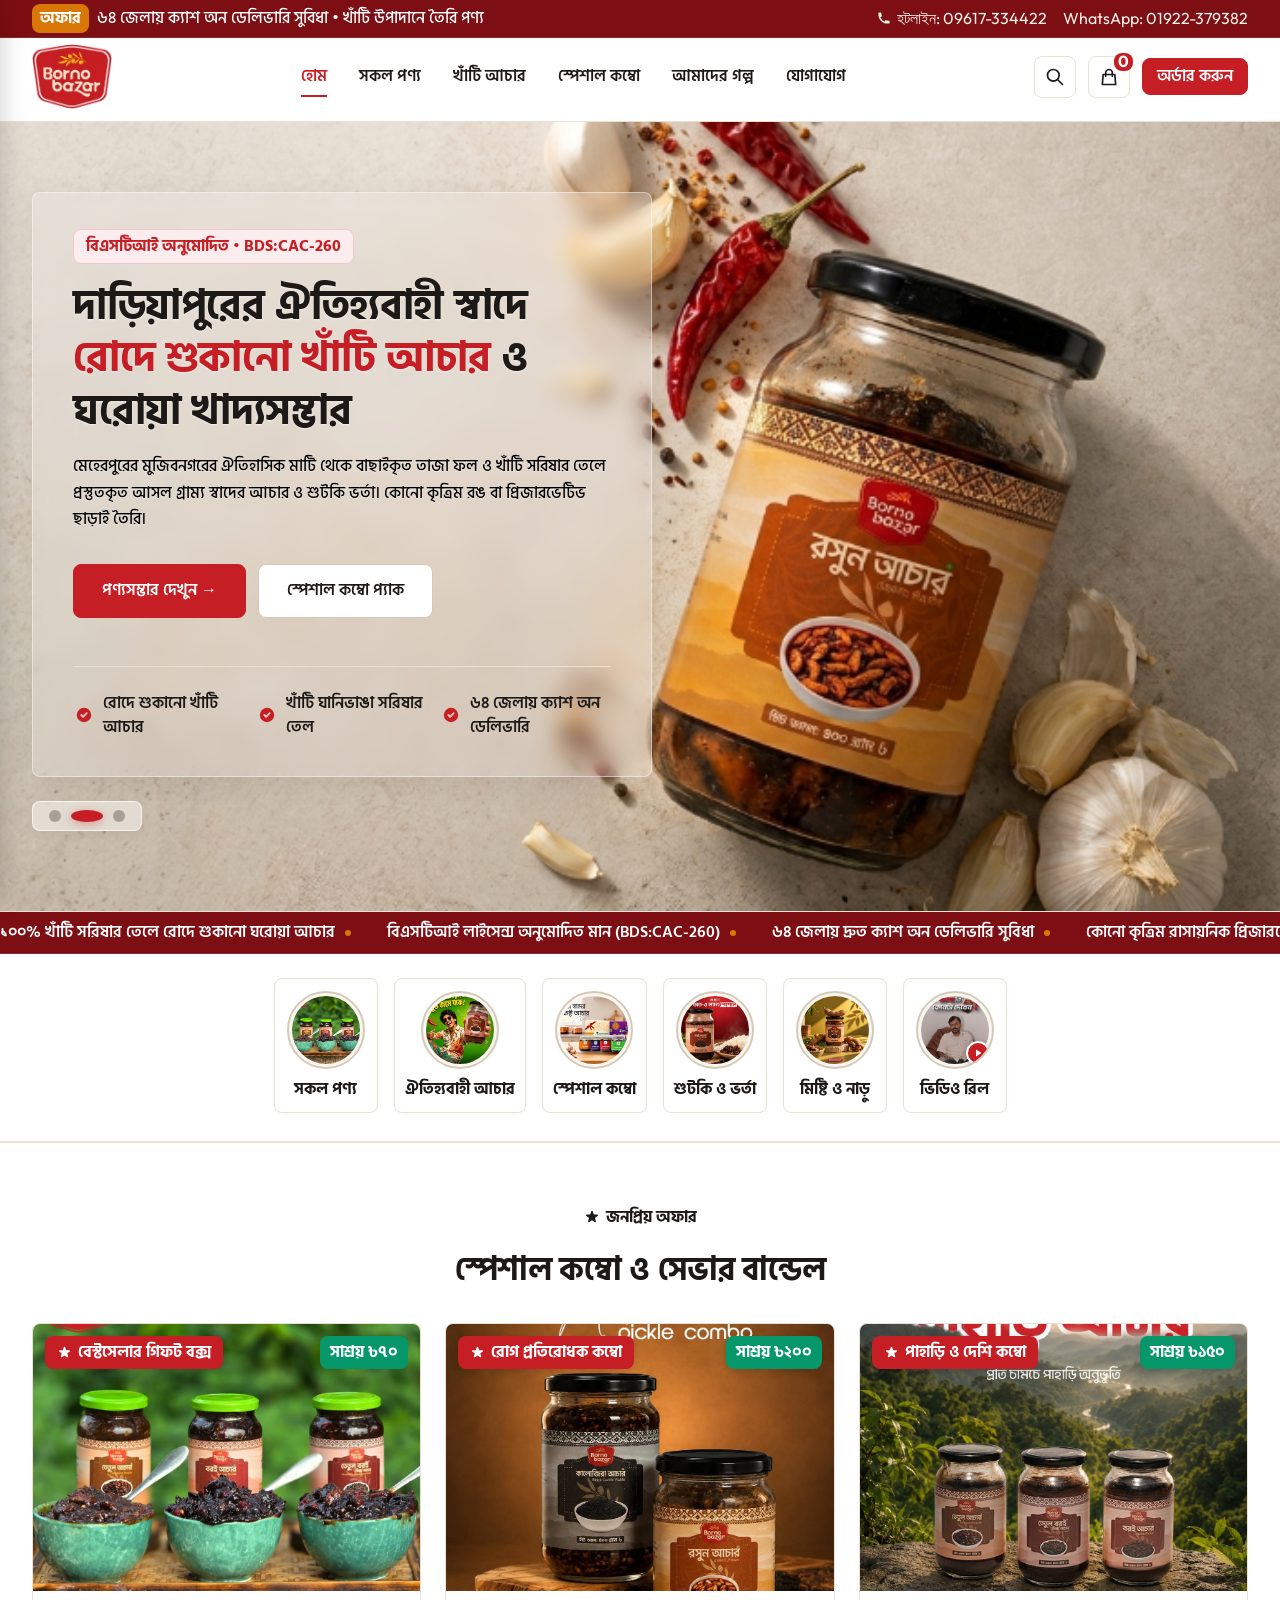
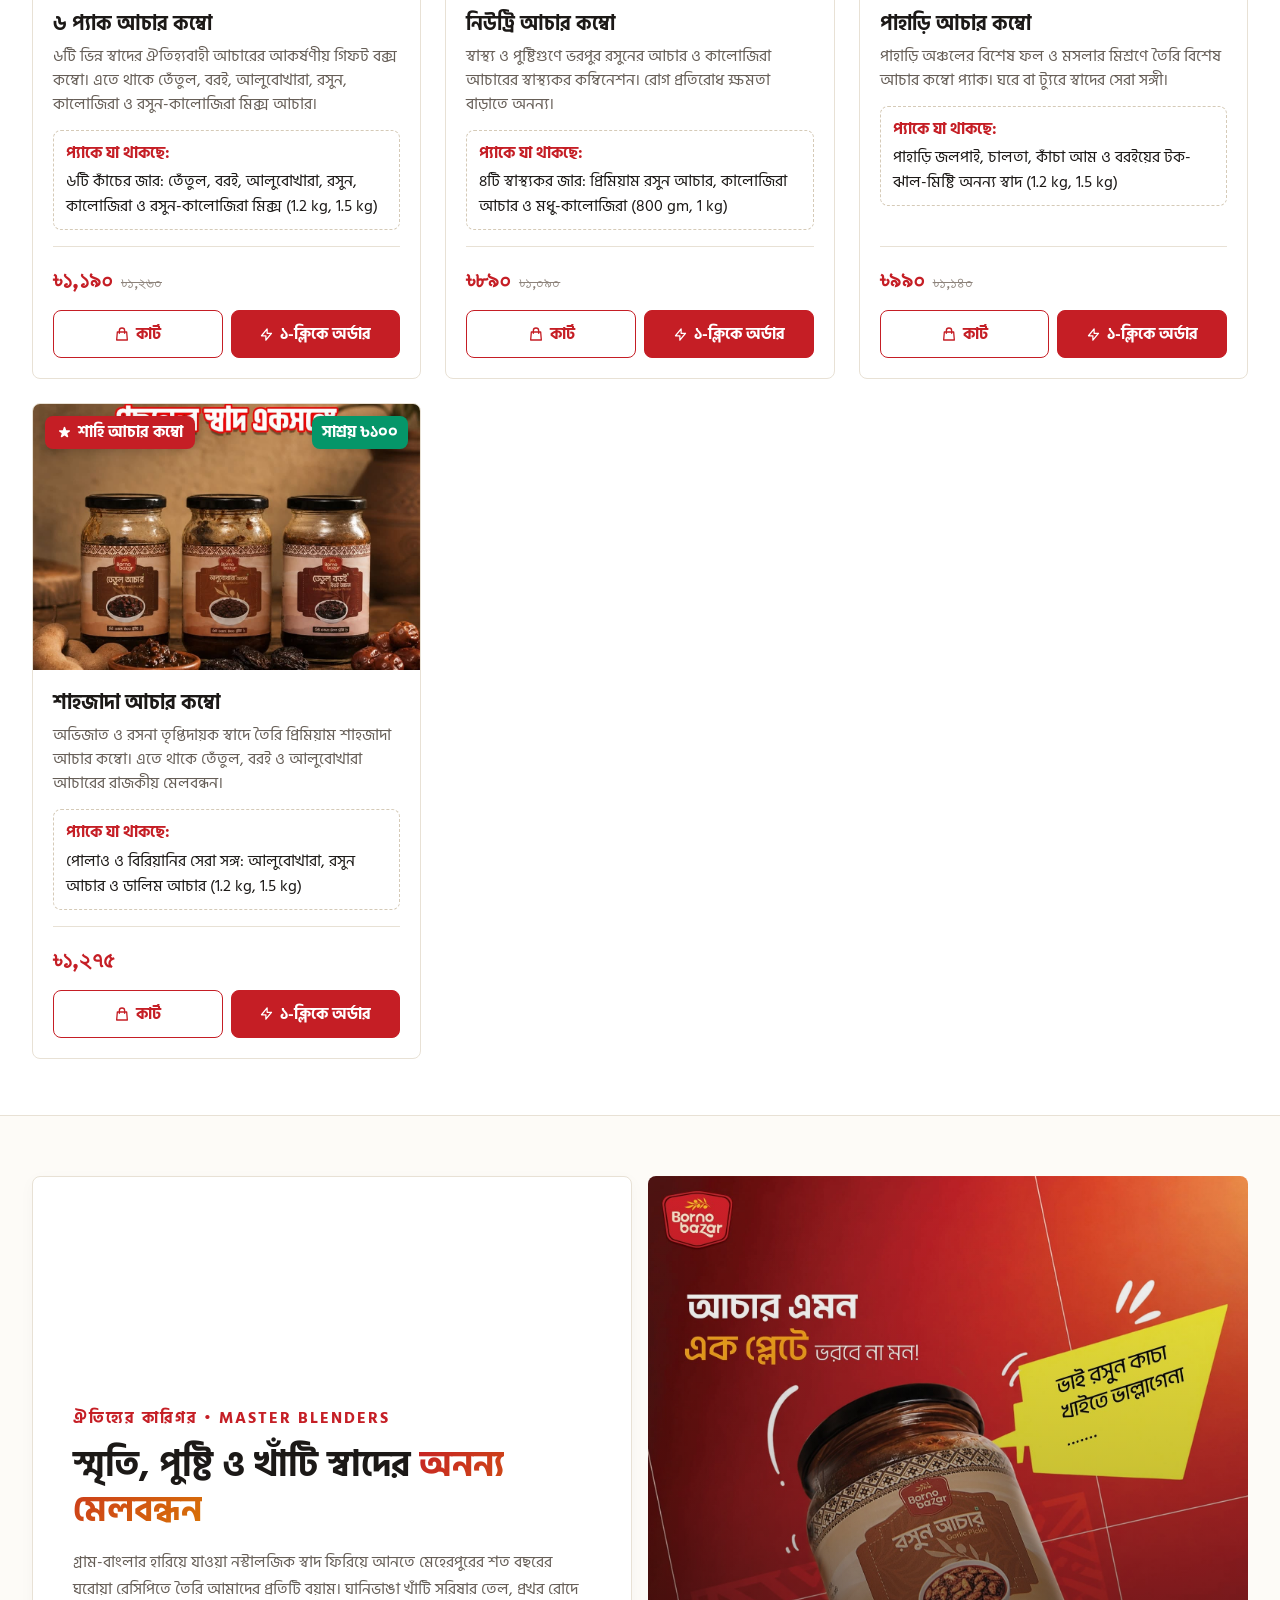
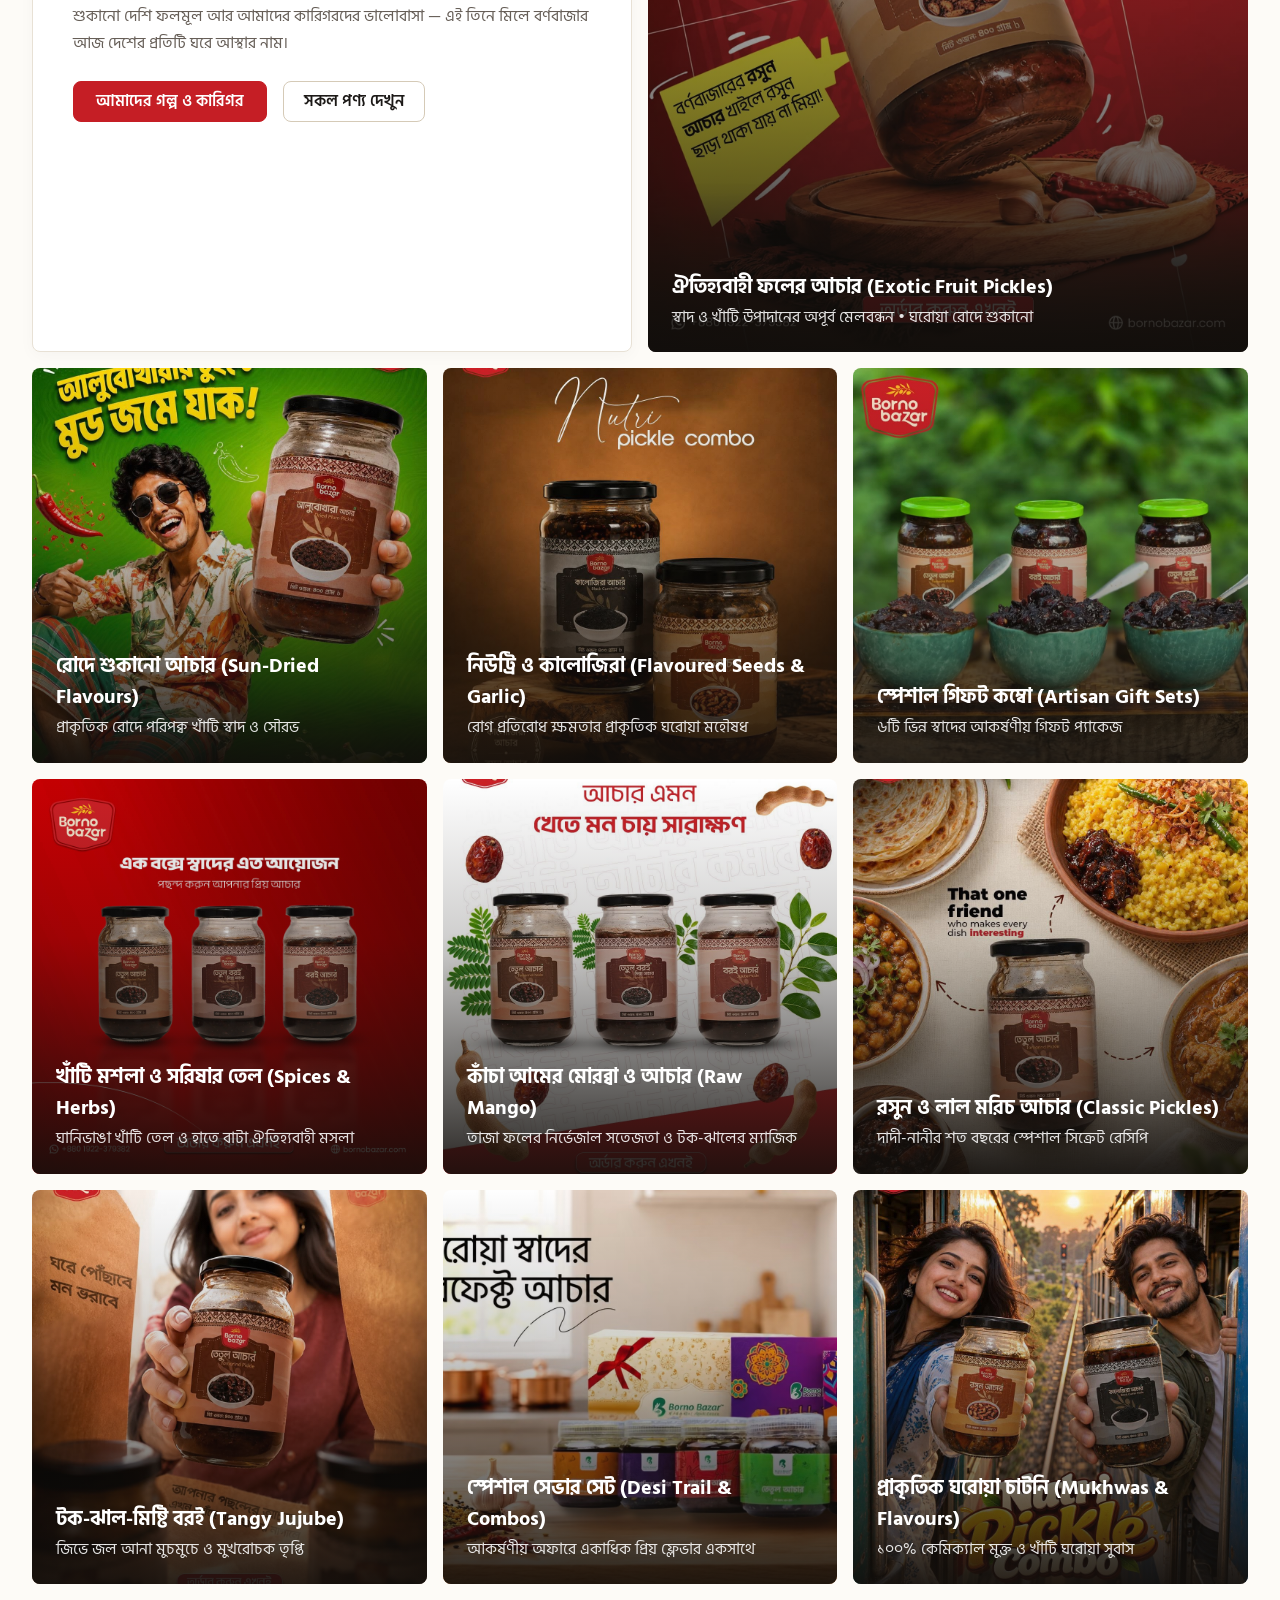
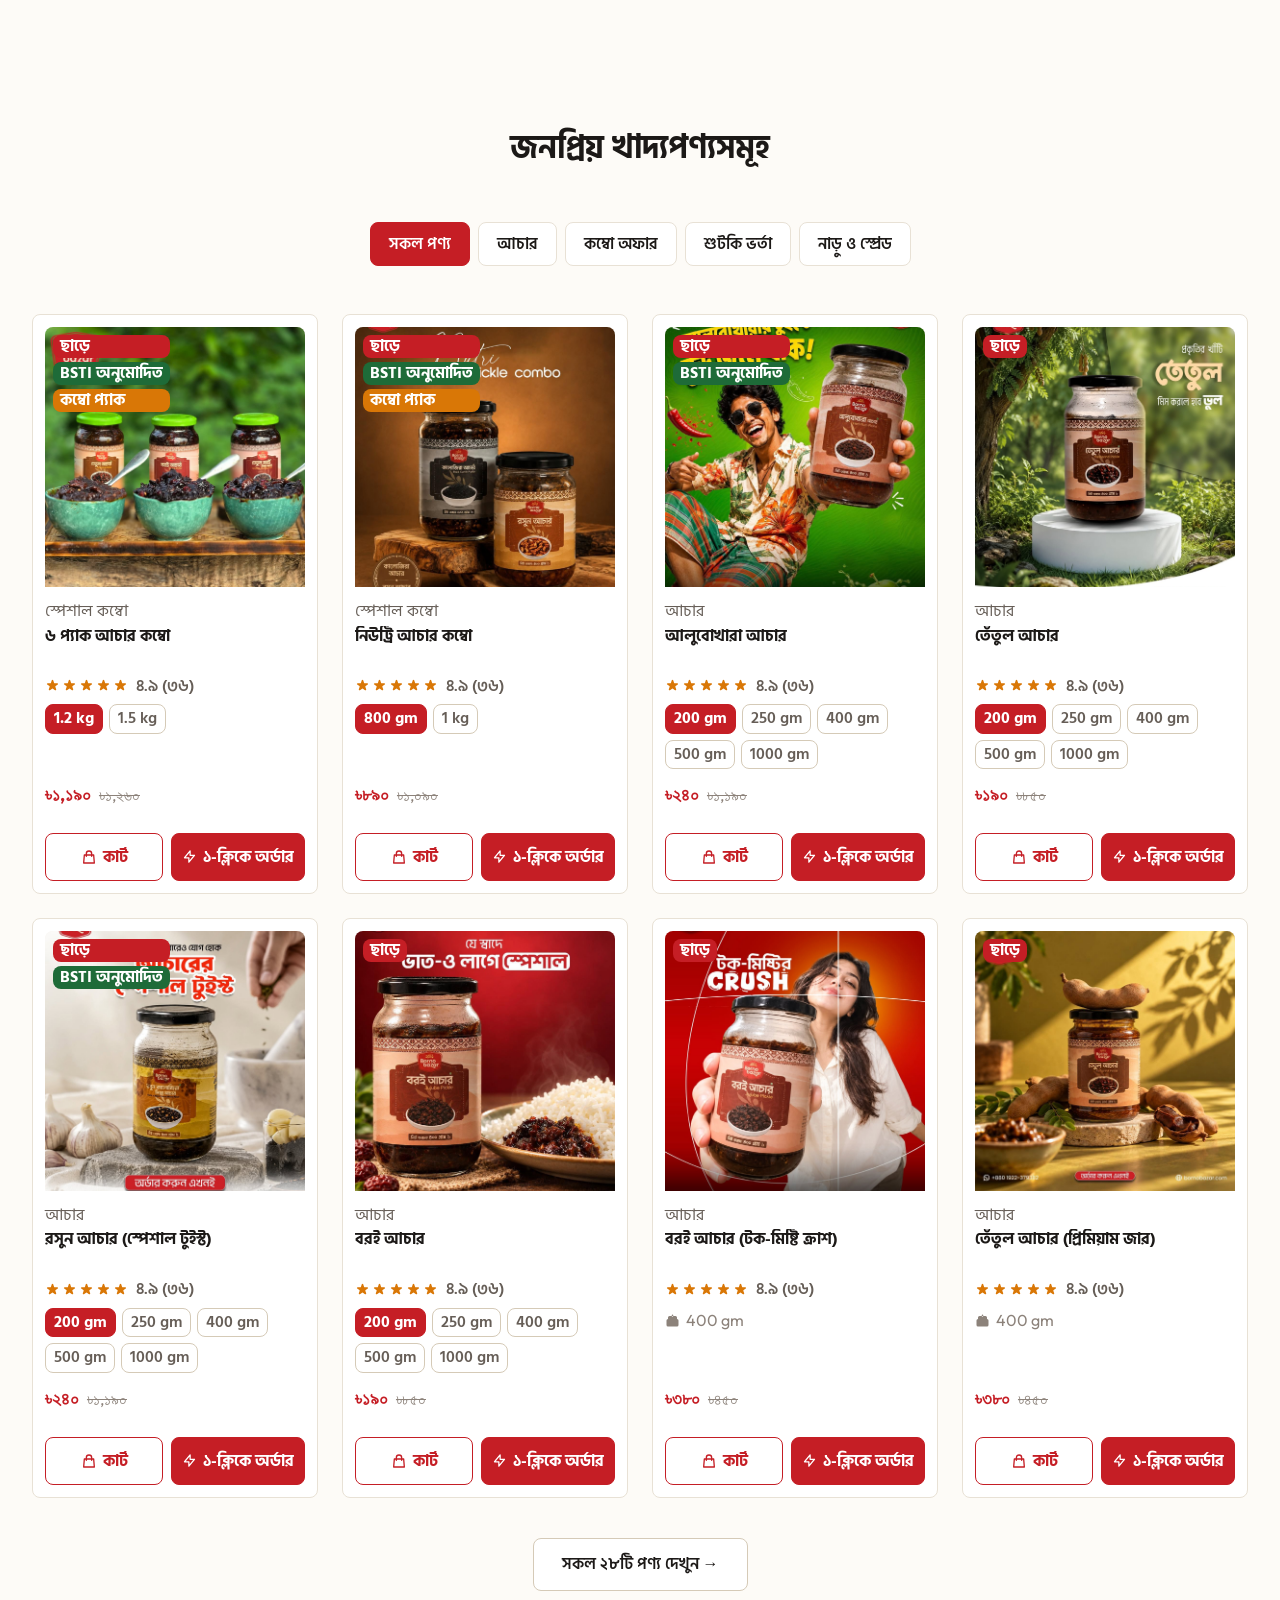
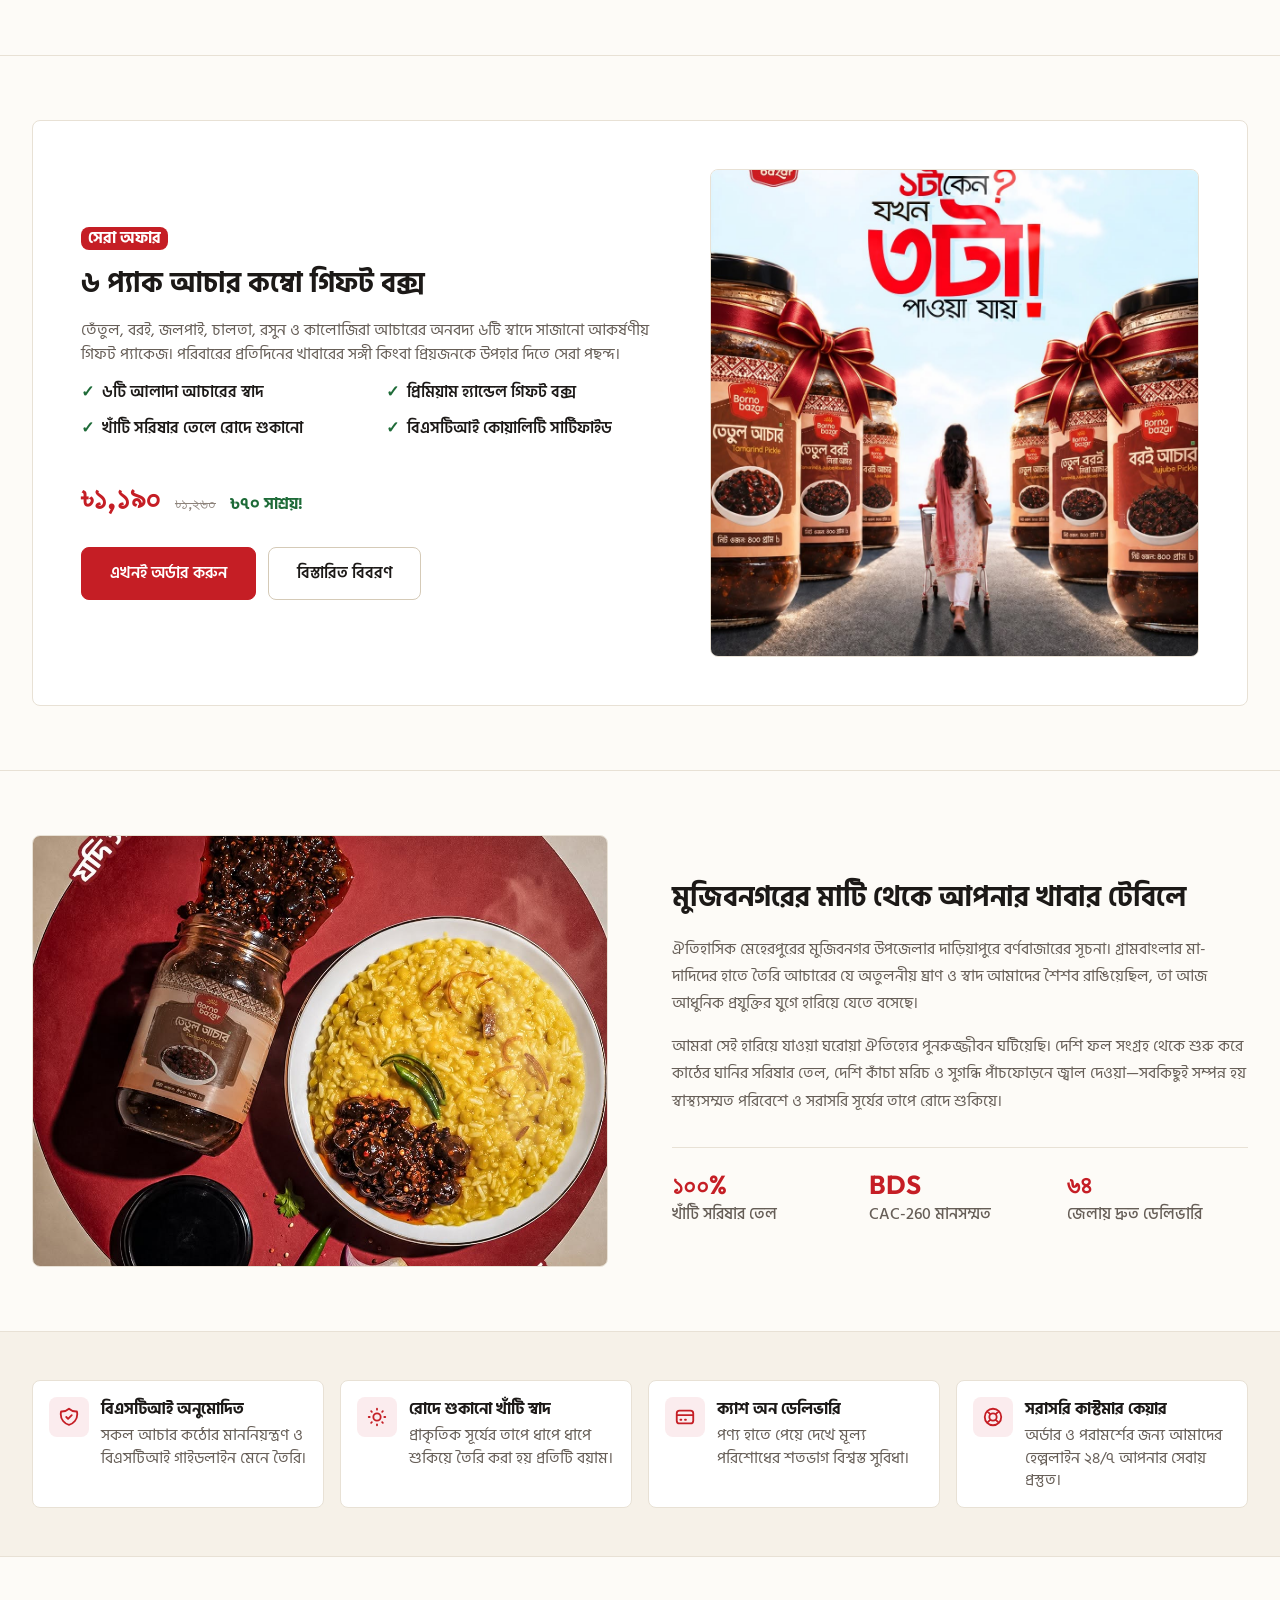
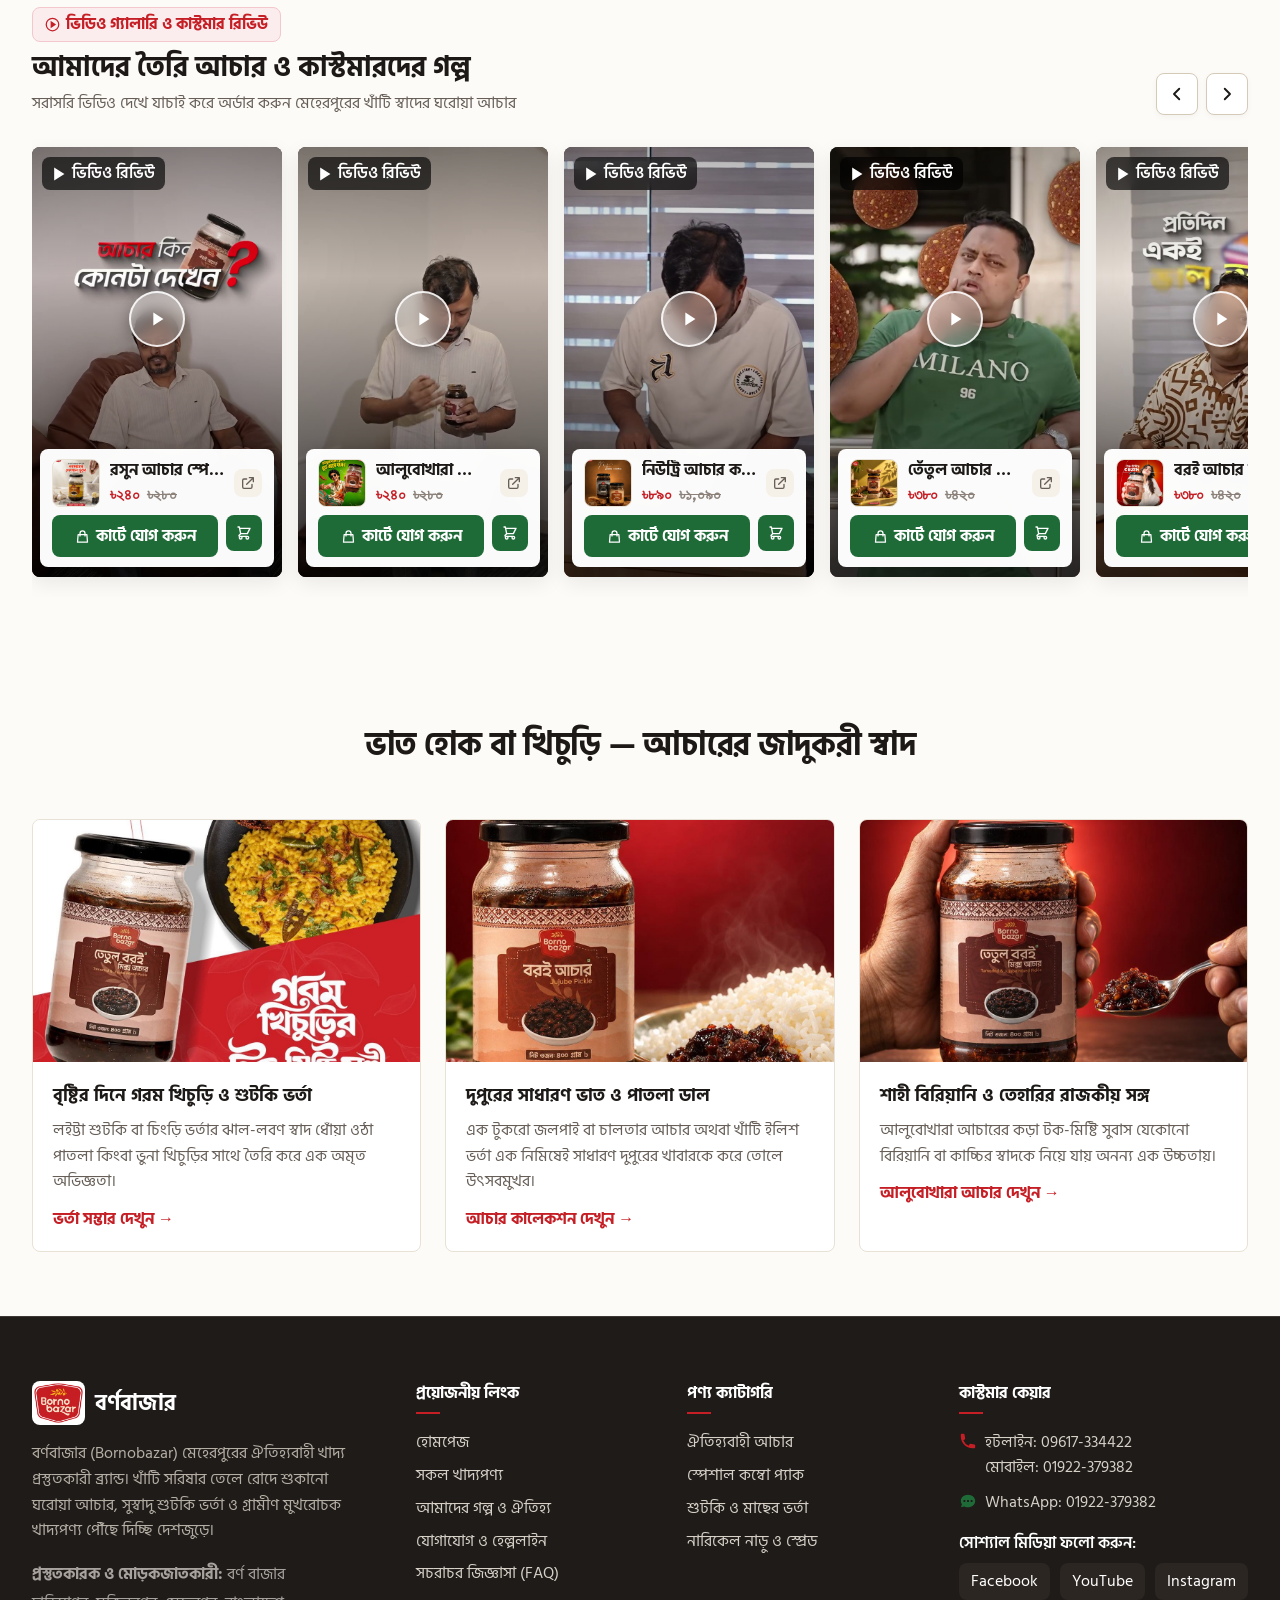
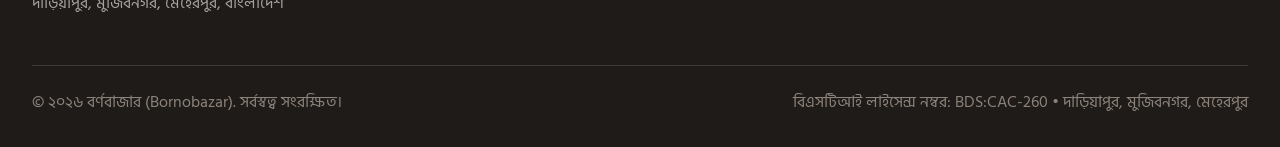
==== index.html @ 81b1986a "Refactor testimonial cards and update layout Removed testimonial cards and adjusted layout for visua" ====
<!DOCTYPE html>
<html lang="bn-BD">
<head>
  <meta charset="UTF-8">
  <meta name="viewport" content="width=device-width, initial-scale=1.0, viewport-fit=cover">
  <title>বর্ণবাজার (Bornobazar) — স্বাদ ও মানে অনন্য! খাঁটি আচার ও ঘরোয়া খাদ্যসম্ভার</title>
  <meta name="description" content="বর্ণবাজার থেকে কিনুন রোদে শুকানো খাঁটি আচার, ঐতিহ্যবাহী শুটকি ভর্তা, নারিকেল নাড়ু ও স্বাস্থ্যকর খাদ্যপণ্য। বিএসটিআই অনুমোদিত ও ৬৪ জেলায় হোম ডেলিভারি।">
  <link rel="canonical" href="https://bornobazar.com/">
  
  <!-- Favicon -->
  <link rel="icon" href="Logo/bornobazar-logo.png?v=3.7" type="image/png">
  <link rel="apple-touch-icon" href="Logo/bornobazar-logo.png?v=3.7">

  <!-- Open Graph -->
  <meta property="og:type" content="website">
  <meta property="og:title" content="বর্ণবাজার (Bornobazar) — স্বাদ ও মানে অনন্য!">
  <meta property="og:description" content="রোদে শুকানো খাঁটি আচার, শুটকি ভর্তা ও ঘরোয়া খাদ্যসম্ভার। বিএসটিআই অনুমোদিত ও ৬৪ জেলায় ক্যাশ অন ডেলিভারি।">
  <meta property="og:url" content="https://bornobazar.com/">
  <meta property="og:image" content="Logo/bornobazar-logo.png?v=3.7">
  <meta property="og:locale" content="bn_BD">

  <!-- Stylesheet -->
  <link rel="stylesheet" href="css/styles.css?v=4.1">

  <!-- Schema.org JSON-LD -->
  <script type="application/ld+json">
  {
    "@context": "https://schema.org",
    "@type": "Store",
    "name": "বর্ণবাজার (Bornobazar)",
    "url": "https://bornobazar.com/",
    "logo": "https://bornobazar.com/Logo/bornobazar-logo.png?v=3.7",
    "description": "রোদে শুকানো খাঁটি দেশি আচার, শুটকি ভর্তা ও ঐতিহ্যবাহী খাদ্যপণ্য।",
    "telephone": "+8801922379382",
    "priceRange": "৳150 - ৳1300",
    "address": {
      "@type": "PostalAddress",
      "streetAddress": "Dariapur, Mujibnagar",
      "addressLocality": "Meherpur",
      "addressCountry": "BD"
    }
  }
  </script>
</head>
<body>

  <!-- Top Announcement Bar (Solid Deep Maroon) -->
  <div class="bb-topbar">
    <div class="bb-container bb-topbar-inner">
      <div class="bb-topbar-notice">
        <span class="bb-topbar-badge">অফার</span>
        <span>৬৪ জেলায় ক্যাশ অন ডেলিভারি সুবিধা &bull; খাঁটি উপাদানে তৈরি পণ্য</span>
      </div>
      <div class="bb-topbar-contact">
        <a href="tel:09617334422">
          <svg width="14" height="14" viewBox="0 0 20 20" fill="currentColor">
            <path d="M2 3a1 1 0 011-1h2.153a1 1 0 01.986.836l.74 4.435a1 1 0 01-.54 1.06l-1.548.773a11.037 11.037 0 006.105 6.105l.774-1.548a1 1 0 011.059-.54l4.435.74a1 1 0 01.836.986V17a1 1 0 01-1 1h-2C7.82 18 2 12.18 2 5V3z"/>
          </svg>
          হটলাইন: 09617-334422
        </a>
        <a href="https://wa.me/8801922379382" target="_blank" rel="noopener">
          WhatsApp: 01922-379382
        </a>
      </div>
    </div>
  </div>

  <!-- Site Header (Solid White) -->
  <header class="bb-header">
    <div class="bb-container bb-header-inner">
      <!-- Brand Logo -->
      <a href="index.html" class="bb-brand-logo" aria-label="বর্ণবাজার হোমপেজ">
        <img src="Logo/bornobazar-logo.png?v=3.7" alt="বর্ণবাজার লোগো">
      </a>

      <!-- Desktop Navigation -->
      <nav class="bb-nav" aria-label="Main Navigation">
        <a href="index.html" class="bb-nav-link active">হোম</a>
        <a href="shop.html" class="bb-nav-link">সকল পণ্য</a>
        <a href="shop.html?cat=আচার" class="bb-nav-link">খাঁটি আচার</a>
        <a href="shop.html?cat=স্পেশাল কম্বো" class="bb-nav-link">স্পেশাল কম্বো</a>
        <a href="about.html" class="bb-nav-link">আমাদের গল্প</a>
        <a href="contact.html" class="bb-nav-link">যোগাযোগ</a>
      </nav>

      <!-- Header Actions -->
      <div class="bb-header-actions">
        <!-- Search Quick Link -->
        <a href="shop.html" class="bb-header-btn" title="পণ্য খুঁজুন" aria-label="Search">
          <svg width="20" height="20" fill="none" viewBox="0 0 24 24" stroke="currentColor">
            <path stroke-linecap="round" stroke-linejoin="round" stroke-width="2" d="M21 21l-6-6m2-5a7 7 0 11-14 0 7 7 0 0114 0z"/>
          </svg>
        </a>

        <!-- Cart Trigger Button -->
        <a href="cart.html" class="bb-header-btn js-open-cart" title="শপিং ব্যাগ" aria-label="Cart">
          <svg width="20" height="20" fill="none" viewBox="0 0 24 24" stroke="currentColor">
            <path stroke-linecap="round" stroke-linejoin="round" stroke-width="2" d="M16 11V7a4 4 0 00-8 0v4M5 9h14l1 12H4L5 9z"/>
          </svg>
          <span class="bb-cart-badge">0</span>
        </a>

        <!-- Header Order CTA -->
        <a href="shop.html" class="bb-btn bb-btn-primary bb-btn-sm bb-header-cta">
          অর্ডার করুন
        </a>

        <!-- Mobile Menu Toggle -->
        <button class="bb-header-btn bb-mobile-menu-toggle js-open-mobile-menu" id="mobile-menu-btn" type="button" aria-label="Toggle Menu">
          <svg width="22" height="22" fill="none" viewBox="0 0 24 24" stroke="currentColor">
            <path stroke-linecap="round" stroke-linejoin="round" stroke-width="2" d="M4 6h16M4 12h16M4 18h16"/>
          </svg>
        </button>
      </div>
    </div>
  </header>

  <!-- Mobile Navigation Drawer -->
  <aside class="bb-mobile-drawer" id="mobile-nav-drawer" aria-label="Mobile Navigation">
    <div class="bb-mobile-drawer-header">
      <a href="index.html" class="bb-brand-logo" style="margin: 0;">
        <img src="Logo/bornobazar-logo.png?v=3.7" alt="বর্ণবাজার লোগো" style="height: 48px;">
      </a>
      <button class="bb-drawer-close js-close-mobile-menu" aria-label="Close Mobile Menu">
        <svg width="20" height="20" fill="none" viewBox="0 0 24 24" stroke="currentColor">
          <path stroke-linecap="round" stroke-linejoin="round" stroke-width="2" d="M6 18L18 6M6 6l12 12"/>
        </svg>
      </button>
    </div>

    <div class="bb-mobile-drawer-body">
      <a href="index.html" class="bb-mobile-nav-link active">
        <span>হোম</span>
        <svg width="18" height="18" fill="none" viewBox="0 0 24 24" stroke="currentColor"><path stroke-linecap="round" stroke-linejoin="round" stroke-width="2" d="M9 5l7 7-7 7"/></svg>
      </a>
      <a href="shop.html" class="bb-mobile-nav-link">
        <span>সকল পণ্যসম্ভার</span>
        <span class="bb-mobile-nav-badge">২৮</span>
      </a>
      <a href="shop.html?cat=আচার" class="bb-mobile-nav-link">
        <span>ঐতিহ্যবাহী আচার</span>
        <span class="bb-mobile-nav-badge">২০</span>
      </a>
      <a href="shop.html?cat=স্পেশাল কম্বো" class="bb-mobile-nav-link">
        <span>স্পেশাল আচার কম্বো</span>
        <span class="bb-mobile-nav-badge">৮</span>
      </a>
      <a href="about.html" class="bb-mobile-nav-link">
        <span>আমাদের গল্প ও ঐতিহ্য</span>
        <svg width="18" height="18" fill="none" viewBox="0 0 24 24" stroke="currentColor"><path stroke-linecap="round" stroke-linejoin="round" stroke-width="2" d="M9 5l7 7-7 7"/></svg>
      </a>
      <a href="contact.html" class="bb-mobile-nav-link">
        <span>যোগাযোগ ও হেল্পলাইন</span>
        <svg width="18" height="18" fill="none" viewBox="0 0 24 24" stroke="currentColor"><path stroke-linecap="round" stroke-linejoin="round" stroke-width="2" d="M9 5l7 7-7 7"/></svg>
      </a>
      <a href="faq.html" class="bb-mobile-nav-link">
        <span>সচরাচর জিজ্ঞাসা (FAQ)</span>
        <svg width="18" height="18" fill="none" viewBox="0 0 24 24" stroke="currentColor"><path stroke-linecap="round" stroke-linejoin="round" stroke-width="2" d="M9 5l7 7-7 7"/></svg>
      </a>
    </div>

    <div class="bb-mobile-drawer-footer">
      <a href="tel:09617334422" class="bb-btn bb-btn-secondary bb-btn-sm bb-btn-full" style="justify-content: center; gap: 8px;">
        <svg width="18" height="18" fill="none" viewBox="0 0 24 24" stroke="currentColor">
          <path stroke-linecap="round" stroke-linejoin="round" stroke-width="2" d="M3 5a2 2 0 012-2h3.28a1 1 0 01.948.684l1.498 4.493a1 1 0 01-.502 1.21l-2.257 1.13a11.042 11.042 0 005.516 5.516l1.13-2.257a1 1 0 011.21-.502l4.493 1.498a1 1 0 01.684.949V19a2 2 0 01-2 2h-1C9.716 21 3 14.284 3 6V5z"/>
        </svg>
        <span>হটলাইন: 09617-334422</span>
      </a>
      <a href="https://wa.me/8801922379382" target="_blank" rel="noopener" class="bb-btn bb-btn-primary bb-btn-sm bb-btn-full" style="justify-content: center; gap: 8px; background-color: #128C7E;">
        <svg width="18" height="18" fill="currentColor" viewBox="0 0 24 24">
          <path d="M.057 24l1.687-6.163c-1.041-1.804-1.588-3.849-1.587-5.946.003-6.556 5.338-11.891 11.893-11.891 3.181.001 6.167 1.24 8.413 3.488 2.245 2.248 3.481 5.236 3.48 8.414-.003 6.557-5.338 11.892-11.893 11.892-1.99-.001-3.951-.5-5.688-1.448l-6.305 1.654zm6.597-3.807c1.676.995 3.276 1.591 5.392 1.592 5.448 0 9.886-4.434 9.889-9.885.002-5.462-4.415-9.89-9.881-9.892-5.452 0-9.887 4.434-9.889 9.884-.001 2.225.651 3.891 1.746 5.634l-.999 3.648 3.742-.981z"/>
        </svg>
        <span>হোয়াটসঅ্যাপে অর্ডার</span>
      </a>
    </div>
  </aside>

  <main>
    <!-- HERO SECTION (ROTATING DESKTOP BANNER SLIDER & MOBILE CARD) -->
    <section class="bb-hero" id="hero-slider">
      <!-- Full-Width Background Slides (Desktop >= 992px) -->
      <div class="bb-hero-slides" id="bb-hero-slides">
        <div class="bb-hero-slide active" style="background-image: url('All images/hero-banner-1.jpg');"></div>
        <div class="bb-hero-slide" style="background-image: url('All images/hero-banner-2.png');"></div>
        <div class="bb-hero-slide" style="background-image: url('All images/hero-banner-3.png');"></div>
      </div>

      <div class="bb-container" style="position: relative; z-index: 3; width: 100%;">
        <div class="bb-hero-grid">
          <!-- Hero Text -->
          <div class="bb-hero-content">
            <div class="bb-hero-tag">
              <span>বিএসটিআই অনুমোদিত &bull; BDS:CAC-260</span>
            </div>
            <h1 class="bb-hero-title">
              দাড়িয়াপুরের ঐতিহ্যবাহী স্বাদে <span>রোদে শুকানো খাঁটি আচার</span> ও ঘরোয়া খাদ্যসম্ভার
            </h1>
            <p class="bb-hero-desc">
              মেহেরপুরের মুজিবনগরের ঐতিহাসিক মাটি থেকে বাছাইকৃত তাজা ফল ও খাঁটি সরিষার তেলে প্রস্তুতকৃত আসল গ্রাম্য স্বাদের আচার ও শুটকি ভর্তা। কোনো কৃত্রিম রঙ বা প্রিজারভেটিভ ছাড়াই তৈরি।
            </p>
            <div class="bb-hero-actions">
              <a href="shop.html" class="bb-btn bb-btn-primary bb-btn-lg">
                পণ্যসম্ভার দেখুন &rarr;
              </a>
              <a href="shop.html?cat=স্পেশাল কম্বো" class="bb-btn bb-btn-secondary bb-btn-lg">
                স্পেশাল কম্বো প্যাক
              </a>
            </div>

            <!-- Hero Verified Perks -->
            <div class="bb-hero-perks">
              <div class="bb-perk-item">
                <span class="bb-perk-icon">
                  <svg width="18" height="18" viewBox="0 0 20 20" fill="currentColor">
                    <path fill-rule="evenodd" d="M10 18a8 8 0 100-16 8 8 0 000 16zm3.707-9.293a1 1 0 00-1.414-1.414L9 10.586 7.707 9.293a1 1 0 00-1.414 1.414l2 2a1 1 0 001.414 0l4-4z" clip-rule="evenodd"/>
                  </svg>
                </span>
                <span>রোদে শুকানো খাঁটি আচার</span>
              </div>
              <div class="bb-perk-item">
                <span class="bb-perk-icon">
                  <svg width="18" height="18" viewBox="0 0 20 20" fill="currentColor">
                    <path fill-rule="evenodd" d="M10 18a8 8 0 100-16 8 8 0 000 16zm3.707-9.293a1 1 0 00-1.414-1.414L9 10.586 7.707 9.293a1 1 0 00-1.414 1.414l2 2a1 1 0 001.414 0l4-4z" clip-rule="evenodd"/>
                  </svg>
                </span>
                <span>খাঁটি ঘানিভাঙা সরিষার তেল</span>
              </div>
              <div class="bb-perk-item">
                <span class="bb-perk-icon">
                  <svg width="18" height="18" viewBox="0 0 20 20" fill="currentColor">
                    <path fill-rule="evenodd" d="M10 18a8 8 0 100-16 8 8 0 000 16zm3.707-9.293a1 1 0 00-1.414-1.414L9 10.586 7.707 9.293a1 1 0 00-1.414 1.414l2 2a1 1 0 001.414 0l4-4z" clip-rule="evenodd"/>
                  </svg>
                </span>
                <span>৬৪ জেলায় ক্যাশ অন ডেলিভারি</span>
              </div>
            </div>
          </div>

          <!-- Hero Visual (Actual Bornobazar 6-Pack Combo Asset - Mobile Only) -->
          <div class="bb-hero-visual">
            <div class="bb-hero-visual-card">
              <img src="All images/724500930_995387276435925_6032589404291467890_n.jpg" alt="বর্ণবাজার ৬ প্যাক আচার কম্বো গিফট বক্স" class="bb-hero-main-img">
            </div>
            <div class="bb-hero-floating-badge">
              <div>
                <div class="badge-sub">৬ প্যাক স্পেশাল কম্বো</div>
                <div class="price-val">৳১,১৯০</div>
              </div>
              <a href="product.html?id=BB-COM-001" class="bb-btn bb-btn-gold bb-btn-sm" style="padding: 6px 12px; font-size: 16px;">অর্ডার করুন</a>
            </div>
          </div>
        </div>

        <!-- Dot Pagination (Desktop Slider) -->
        <div class="bb-hero-dots" id="hero-dots" aria-label="Hero Banner Navigation">
          <button type="button" class="bb-hero-dot active" data-slide="0" aria-label="Slide 1"></button>
          <button type="button" class="bb-hero-dot" data-slide="1" aria-label="Slide 2"></button>
          <button type="button" class="bb-hero-dot" data-slide="2" aria-label="Slide 3"></button>
        </div>
      </div>
    </section>

    <!-- Continuous Marquee Bar (Just Below Banner) -->
    <div class="bb-marquee-bar" aria-label="জরুরি বার্তা">
      <div class="bb-marquee-track">
        <div class="bb-marquee-item"><span>১০০% খাঁটি সরিষার তেলে রোদে শুকানো ঘরোয়া আচার</span><span class="bb-marquee-dot"></span></div>
        <div class="bb-marquee-item"><span>বিএসটিআই লাইসেন্স অনুমোদিত মান (BDS:CAC-260)</span><span class="bb-marquee-dot"></span></div>
        <div class="bb-marquee-item"><span>৬৪ জেলায় দ্রুত ক্যাশ অন ডেলিভারি সুবিধা</span><span class="bb-marquee-dot"></span></div>
        <div class="bb-marquee-item"><span>কোনো কৃত্রিম রাসায়নিক প্রিজারভেটিভ বা রঙ মুক্ত</span><span class="bb-marquee-dot"></span></div>
        <div class="bb-marquee-item"><span>মেহেরপুরের ঐতিহ্যবাহী ঘরোয়া রেসিপি</span><span class="bb-marquee-dot"></span></div>
        <div class="bb-marquee-item"><span>১০০% খাঁটি সরিষার তেলে রোদে শুকানো ঘরোয়া আচার</span><span class="bb-marquee-dot"></span></div>
        <div class="bb-marquee-item"><span>বিএসটিআই লাইসেন্স অনুমোদিত মান (BDS:CAC-260)</span><span class="bb-marquee-dot"></span></div>
        <div class="bb-marquee-item"><span>৬৪ জেলায় দ্রুত ক্যাশ অন ডেলিভারি সুবিধা</span><span class="bb-marquee-dot"></span></div>
        <div class="bb-marquee-item"><span>কোনো কৃত্রিম রাসায়নিক প্রিজারভেটিভ বা রঙ মুক্ত</span><span class="bb-marquee-dot"></span></div>
        <div class="bb-marquee-item"><span>মেহেরপুরের ঐতিহ্যবাহী ঘরোয়া রেসিপি</span><span class="bb-marquee-dot"></span></div>
      </div>
    </div>

    <!-- GOOSEBUMPS-STYLE CIRCULAR COLLECTION HIGHLIGHTS -->
    <section class="bb-collections-strip" aria-label="কালেকশন ব্রাউজার">
      <div class="bb-container">
        <div class="bb-collection-circles">
          <a href="shop.html" class="bb-circle-item">
            <div class="bb-circle-img-wrap">
              <img src="All images/724500930_995387276435925_6032589404291467890_n.jpg" alt="সকল পণ্য">
            </div>
            <span class="bb-circle-label">সকল পণ্য</span>
          </a>
          <a href="shop.html?cat=আচার" class="bb-circle-item">
            <div class="bb-circle-img-wrap">
              <img src="All images/779787836_1049495257691793_4108399455579486072_n.jpg" alt="ঐতিহ্যবাহী আচার">
            </div>
            <span class="bb-circle-label">ঐতিহ্যবাহী আচার</span>
          </a>
          <a href="shop.html?cat=স্পেশাল কম্বো" class="bb-circle-item">
            <div class="bb-circle-img-wrap">
              <img src="All images/727178380_1000519899255996_2655265046366657821_n.avif" alt="স্পেশাল কম্বো">
            </div>
            <span class="bb-circle-label">স্পেশাল কম্বো</span>
          </a>
          <a href="shop.html?cat=শুটকি ও ভর্তা" class="bb-circle-item">
            <div class="bb-circle-img-wrap">
              <img src="All images/809227374_1069914088983243_167875105315745262_n.jpg" alt="শুটকি ও ভর্তা">
            </div>
            <span class="bb-circle-label">শুটকি ও ভর্তা</span>
          </a>
          <a href="shop.html?cat=মিষ্টি ও স্প্রেড" class="bb-circle-item">
            <div class="bb-circle-img-wrap">
              <img src="All images/813976083_1073010388673613_8899924605867364727_n.jpg" alt="মিষ্টি ও নাড়ু">
            </div>
            <span class="bb-circle-label">মিষ্টি ও নাড়ু</span>
          </a>
          <a href="#home-reels-section" class="bb-circle-item" onclick="document.getElementById('home-reels-section')?.scrollIntoView({behavior:'smooth'}); return false;">
            <div class="bb-circle-img-wrap bb-circle-video-badge">
              <img src="videos/poster_1.jpg" alt="ভিডিও রিল">
              <span class="bb-circle-play-badge">
                <svg width="12" height="12" viewBox="0 0 24 24" fill="currentColor"><polygon points="8 5 19 12 8 19 8 5"/></svg>
              </span>
            </div>
            <span class="bb-circle-label">ভিডিও রিল</span>
          </a>
        </div>
      </div>
    </section>

    <!-- BUNDLE & COMBO SPOTLIGHT (POPULAR SAVER SETS) -->
    <section class="bb-combo-spotlight" id="home-combo-spotlight"></section>



    <!-- GOOSEBUMPS-INSPIRED EDITORIAL MOSAIC (MASTER BLENDERS & ARTISANAL SHOWCASE) -->
    <section class="bb-editorial-mosaic" id="heritage-mosaic">
      <div class="bb-container">
        
        <!-- Row 1: Left Text Card & Right Tall Visual Tile -->
        <div class="bb-mosaic-header-row">
          <div class="bb-mosaic-text-card">
            <span class="bb-mosaic-eyebrow">ঐতিহ্যের কারিগর &bull; MASTER BLENDERS</span>
            <h2 class="bb-mosaic-main-heading">
              স্মৃতি, পুষ্টি ও খাঁটি স্বাদের <span class="accent">অনন্য মেলবন্ধন</span>
            </h2>
            <p class="bb-mosaic-desc">
              গ্রাম-বাংলার হারিয়ে যাওয়া নস্টালজিক স্বাদ ফিরিয়ে আনতে মেহেরপুরের শত বছরের ঘরোয়া রেসিপিতে তৈরি আমাদের প্রতিটি বয়াম। ঘানিভাঙা খাঁটি সরিষার তেল, প্রখর রোদে শুকানো দেশি ফলমূল আর আমাদের কারিগরদের ভালোবাসা — এই তিনে মিলে বর্ণবাজার আজ দেশের প্রতিটি ঘরে আস্থার নাম।
            </p>
            <div class="bb-mosaic-ctas">
              <a href="about.html" class="bb-btn bb-btn-primary" style="font-size: 16px; padding: 10px 22px;">আমাদের গল্প ও কারিগর</a>
              <a href="shop.html" class="bb-btn bb-btn-secondary" style="font-size: 16px; padding: 10px 20px;">সকল পণ্য দেখুন</a>
            </div>
          </div>

          <a href="shop.html?cat=আচার" class="bb-mosaic-tile tall" aria-label="ঐতিহ্যবাহী ফলের আচার">
            <img src="All images/780981553_1051872120787440_3864700635865596764_n.jpg" alt="ঐতিহ্যবাহী ফলের আচার" loading="lazy">
            <div class="bb-mosaic-overlay">
              <div class="bb-mosaic-title">ঐতিহ্যবাহী ফলের আচার (Exotic Fruit Pickles)</div>
              <div class="bb-mosaic-sub">স্বাদ ও খাঁটি উপাদানের অপূর্ব মেলবন্ধন &bull; ঘরোয়া রোদে শুকানো</div>
            </div>
          </a>
        </div>

        <!-- Row 2: 3 Visual Tiles -->
        <div class="bb-mosaic-grid-3">
          <a href="shop.html?cat=আচার" class="bb-mosaic-tile" aria-label="রোদে শুকানো আচার">
            <img src="All images/779787836_1049495257691793_4108399455579486072_n.jpg" alt="রোদে শুকানো আচার" loading="lazy">
            <div class="bb-mosaic-overlay">
              <div class="bb-mosaic-title">রোদে শুকানো আচার (Sun-Dried Flavours)</div>
              <div class="bb-mosaic-sub">প্রাকৃতিক রোদে পরিপক্ব খাঁটি স্বাদ ও সৌরভ</div>
            </div>
          </a>

          <a href="product.html?id=BB-COM-006" class="bb-mosaic-tile" aria-label="নিউট্রি ও কালোজিরা আচার">
            <img src="All images/788601539_1056888763619109_5968941487902862885_n.jpg" alt="নিউট্রি ও কালোজিরা আচার" loading="lazy">
            <div class="bb-mosaic-overlay">
              <div class="bb-mosaic-title">নিউট্রি ও কালোজিরা (Flavoured Seeds & Garlic)</div>
              <div class="bb-mosaic-sub">রোগ প্রতিরোধ ক্ষমতার প্রাকৃতিক ঘরোয়া মহৌষধ</div>
            </div>
          </a>

          <a href="product.html?id=BB-COM-001" class="bb-mosaic-tile" aria-label="স্পেশাল গিফট কম্বো">
            <img src="All images/724500930_995387276435925_6032589404291467890_n.jpg" alt="স্পেশাল গিফট কম্বো" loading="lazy">
            <div class="bb-mosaic-overlay">
              <div class="bb-mosaic-title">স্পেশাল গিফট কম্বো (Artisan Gift Sets)</div>
              <div class="bb-mosaic-sub">৬টি ভিন্ন স্বাদের আকর্ষণীয় গিফট প্যাকেজ</div>
            </div>
          </a>
        </div>

        <!-- Row 3: Testimonial Card 1 + 2 Visual Tiles -->
        <div class="bb-mosaic-grid-3">

          <a href="shop.html?cat=আচার" class="bb-mosaic-tile" aria-label="খাঁটি মসলা ও তেল">
            <img src="All images/771471980_1039984395309546_7809941999449118754_n.jpg" alt="খাঁটি মসলা ও তেল" loading="lazy">
            <div class="bb-mosaic-overlay">
              <div class="bb-mosaic-title">খাঁটি মশলা ও সরিষার তেল (Spices & Herbs)</div>
              <div class="bb-mosaic-sub">ঘানিভাঙা খাঁটি তেল ও হাতে বাটা ঐতিহ্যবাহী মসলা</div>
            </div>
          </a>

          <a href="product.html?id=BB-ACH-001" class="bb-mosaic-tile" aria-label="কাঁচা আমের আচার">
            <img src="All images/784003317_1053599810614671_8011314832392916094_n.jpg" alt="কাঁচা আমের আচার" loading="lazy">
            <div class="bb-mosaic-overlay">
              <div class="bb-mosaic-title">কাঁচা আমের মোরব্বা ও আচার (Raw Mango)</div>
              <div class="bb-mosaic-sub">তাজা ফলের নির্ভেজাল সতেজতা ও টক-ঝালের ম্যাজিক</div>
            </div>
          </a>
            <a href="product.html?id=BB-ACH-004" class="bb-mosaic-tile" aria-label="ঐতিহ্যবাহী আচার">
            <img src="All images/809602416_1070538622254123_3974258587523522271_n.jpg" alt="ঐতিহ্যবাহী আচার" loading="lazy">
            <div class="bb-mosaic-overlay">
              <div class="bb-mosaic-title">রসুন ও লাল মরিচ আচার (Classic Pickles)</div>
              <div class="bb-mosaic-sub">দাদী-নানীর শত বছরের স্পেশাল সিক্রেট রেসিপি</div>
            </div>
          </a>
        </div>

        <!-- Row 4: Visual Tile + Testimonial Card 2 + Visual Tile -->
        <div class="bb-mosaic-grid-3">
                  <a href="product.html?id=BB-ACH-003" class="bb-mosaic-tile" aria-label="টক-ঝাল-মিষ্টি বরই">
            <img src="All images/763805667_1034055142569138_8770122610329302821_n.jpg" alt="টক-ঝাল-মিষ্টি বরই" loading="lazy">
            <div class="bb-mosaic-overlay">
              <div class="bb-mosaic-title">টক-ঝাল-মিষ্টি বরই (Tangy Jujube)</div>
              <div class="bb-mosaic-sub">জিভে জল আনা মুচমুচে ও মুখরোচক তৃপ্তি</div>
            </div>
          </a>
          <a href="shop.html?cat=স্পেশাল কম্বো" class="bb-mosaic-tile" aria-label="স্পেশাল সেভার সেট">
            <img src="All images/727178380_1000519899255996_2655265046366657821_n.avif" alt="স্পেশাল সেভার সেট" loading="lazy">
            <div class="bb-mosaic-overlay">
              <div class="bb-mosaic-title">স্পেশাল সেভার সেট (Desi Trail & Combos)</div>
              <div class="bb-mosaic-sub">আকর্ষণীয় অফারে একাধিক প্রিয় ফ্লেভার একসাথে</div>
            </div>
          </a>


          <a href="shop.html?cat=আচার" class="bb-mosaic-tile" aria-label="প্রাকৃতিক আচার ও উপাদান">
            <img src="All images/825267211_1082703757704276_1620382417245826037_n.jpg" alt="প্রাকৃতিক আচার ও উপাদান" loading="lazy">
            <div class="bb-mosaic-overlay">
              <div class="bb-mosaic-title">প্রাকৃতিক ঘরোয়া চাটনি (Mukhwas & Flavours)</div>
              <div class="bb-mosaic-sub">১০০% কেমিক্যাল মুক্ত ও খাঁটি ঘরোয়া সুবাস</div>
            </div>
          </a>
        </div>

      </div>
    </section>

    <!-- FEATURED PRODUCTS SECTION -->
    <section class="bb-products-section">
      <div class="bb-container">
        <div class="bb-section-header">
          <h2 class="bb-section-title">জনপ্রিয় খাদ্যপণ্যসমূহ</h2>
        </div>

        <!-- Homepage Product Tabs -->
        <div class="bb-filter-bar" id="home-product-tabs">
          <button type="button" class="bb-filter-pill active" data-home-tab="all">সকল পণ্য</button>
          <button type="button" class="bb-filter-pill" data-home-tab="আচার">আচার</button>
          <button type="button" class="bb-filter-pill" data-home-tab="স্পেশাল কম্বো">কম্বো অফার</button>
          <button type="button" class="bb-filter-pill" data-home-tab="শুটকি ভর্তা">শুটকি ভর্তা</button>
          <button type="button" class="bb-filter-pill" data-home-tab="নাড়ু ও স্প্রেড">নাড়ু ও স্প্রেড</button>
        </div>

        <!-- Dynamic Featured Products Grid -->
        <div class="bb-product-grid" id="home-featured-grid">

          <div class="bb-product-card" data-id="BB-COM-001">
            <div class="bb-card-image-wrap">
              <div class="bb-badge-stack">
                <span class="bb-card-badge bb-badge-sale">ছাড়ে</span>
                <span class="bb-card-badge bb-badge-bsti">BSTI অনুমোদিত</span>
                <span class="bb-card-badge bb-badge-combo">কম্বো প্যাক</span>
              </div>
              <a href="product.html?id=BB-COM-001">
                <img src="All images/724500930_995387276435925_6032589404291467890_n.jpg" alt="৬ প্যাক আচার কম্বো" loading="lazy">
              </a>
            </div>
            <div class="bb-card-cat">স্পেশাল কম্বো</div>
            <h3 class="bb-card-title">
              <a href="product.html?id=BB-COM-001">৬ প্যাক আচার কম্বো</a>
            </h3>
            <div class="bb-card-weights">
              <svg width="14" height="14" viewBox="0 0 20 20" fill="currentColor">
                <path fill-rule="evenodd" d="M10 2a1 1 0 00-1 1v1a1 1 0 002 0V3a1 1 0 00-1-1zM4 6a2 2 0 012-2h8a2 2 0 012 2v2H4V6zm-2 4a2 2 0 012-2h12a2 2 0 012 2v6a2 2 0 01-2 2H4a2 2 0 01-2-2v-6z" clip-rule="evenodd"/>
              </svg>
              <span>1.2 kg, 1.5 kg</span>
            </div>
            <div class="bb-card-price-row">
              <span class="bb-price-current">৳১,১৯০</span>
              <span class="bb-price-regular">৳১,২৬০</span>
            </div>
            <div class="bb-card-actions">
              <button class="bb-btn bb-btn-primary bb-btn-sm bb-btn-full" onclick="Bornobazar.addToCart('BB-COM-001', '1.2 kg')">
                <svg width="15" height="15" fill="none" viewBox="0 0 24 24" stroke="currentColor">
                  <path stroke-linecap="round" stroke-linejoin="round" stroke-width="2" d="M16 11V7a4 4 0 00-8 0v4M5 9h14l1 12H4L5 9z"/>
                </svg>
                অর্ডার করুন
              </button>
            </div>
          </div>

          <div class="bb-product-card" data-id="BB-COM-006">
            <div class="bb-card-image-wrap">
              <div class="bb-badge-stack">
                <span class="bb-card-badge bb-badge-sale">ছাড়ে</span>
                <span class="bb-card-badge bb-badge-bsti">BSTI অনুমোদিত</span>
                <span class="bb-card-badge bb-badge-combo">কম্বো প্যাক</span>
              </div>
              <a href="product.html?id=BB-COM-006">
                <img src="All images/788601539_1056888763619109_5968941487902862885_n.jpg" alt="নিউট্রি আচার কম্বো" loading="lazy">
              </a>
            </div>
            <div class="bb-card-cat">স্পেশাল কম্বো</div>
            <h3 class="bb-card-title">
              <a href="product.html?id=BB-COM-006">নিউট্রি আচার কম্বো</a>
            </h3>
            <div class="bb-card-weights">
              <svg width="14" height="14" viewBox="0 0 20 20" fill="currentColor">
                <path fill-rule="evenodd" d="M10 2a1 1 0 00-1 1v1a1 1 0 002 0V3a1 1 0 00-1-1zM4 6a2 2 0 012-2h8a2 2 0 012 2v2H4V6zm-2 4a2 2 0 012-2h12a2 2 0 012 2v6a2 2 0 01-2 2H4a2 2 0 01-2-2v-6z" clip-rule="evenodd"/>
              </svg>
              <span>800 gm, 1 kg</span>
            </div>
            <div class="bb-card-price-row">
              <span class="bb-price-current">৳৮৯০</span>
              <span class="bb-price-regular">৳১,০৯০</span>
            </div>
            <div class="bb-card-actions">
              <button class="bb-btn bb-btn-primary bb-btn-sm bb-btn-full" onclick="Bornobazar.addToCart('BB-COM-006', '800 gm')">
                <svg width="15" height="15" fill="none" viewBox="0 0 24 24" stroke="currentColor">
                  <path stroke-linecap="round" stroke-linejoin="round" stroke-width="2" d="M16 11V7a4 4 0 00-8 0v4M5 9h14l1 12H4L5 9z"/>
                </svg>
                অর্ডার করুন
              </button>
            </div>
          </div>

          <div class="bb-product-card" data-id="BB-ACH-002">
            <div class="bb-card-image-wrap">
              <div class="bb-badge-stack">
                <span class="bb-card-badge bb-badge-sale">ছাড়ে</span>
                <span class="bb-card-badge bb-badge-bsti">BSTI অনুমোদিত</span>
                
              </div>
              <a href="product.html?id=BB-ACH-002">
                <img src="All images/779787836_1049495257691793_4108399455579486072_n.jpg" alt="আলুবোখারা আচার" loading="lazy">
              </a>
            </div>
            <div class="bb-card-cat">আচার</div>
            <h3 class="bb-card-title">
              <a href="product.html?id=BB-ACH-002">আলুবোখারা আচার</a>
            </h3>
            <div class="bb-card-weights">
              <svg width="14" height="14" viewBox="0 0 20 20" fill="currentColor">
                <path fill-rule="evenodd" d="M10 2a1 1 0 00-1 1v1a1 1 0 002 0V3a1 1 0 00-1-1zM4 6a2 2 0 012-2h8a2 2 0 012 2v2H4V6zm-2 4a2 2 0 012-2h12a2 2 0 012 2v6a2 2 0 01-2 2H4a2 2 0 01-2-2v-6z" clip-rule="evenodd"/>
              </svg>
              <span>200 gm, 250 gm, 400 gm, 500 gm, 1000 gm</span>
            </div>
            <div class="bb-card-price-row">
              <span class="bb-price-current">৳২৪০</span>
              <span class="bb-price-regular">৳১,১৯০</span>
            </div>
            <div class="bb-card-actions">
              <button class="bb-btn bb-btn-primary bb-btn-sm bb-btn-full" onclick="Bornobazar.addToCart('BB-ACH-002', '200 gm')">
                <svg width="15" height="15" fill="none" viewBox="0 0 24 24" stroke="currentColor">
                  <path stroke-linecap="round" stroke-linejoin="round" stroke-width="2" d="M16 11V7a4 4 0 00-8 0v4M5 9h14l1 12H4L5 9z"/>
                </svg>
                অর্ডার করুন
              </button>
            </div>
          </div>

          <div class="bb-product-card" data-id="BB-ACH-007">
            <div class="bb-card-image-wrap">
              <div class="bb-badge-stack">
                <span class="bb-card-badge bb-badge-sale">ছাড়ে</span>
                
                
              </div>
              <a href="product.html?id=BB-ACH-007">
                <img src="All images/758543601_1029173546390631_766226898798539780_n.jpg" alt="তেঁতুল আচার" loading="lazy">
              </a>
            </div>
            <div class="bb-card-cat">আচার</div>
            <h3 class="bb-card-title">
              <a href="product.html?id=BB-ACH-007">তেঁতুল আচার</a>
            </h3>
            <div class="bb-card-weights">
              <svg width="14" height="14" viewBox="0 0 20 20" fill="currentColor">
                <path fill-rule="evenodd" d="M10 2a1 1 0 00-1 1v1a1 1 0 002 0V3a1 1 0 00-1-1zM4 6a2 2 0 012-2h8a2 2 0 012 2v2H4V6zm-2 4a2 2 0 012-2h12a2 2 0 012 2v6a2 2 0 01-2 2H4a2 2 0 01-2-2v-6z" clip-rule="evenodd"/>
              </svg>
              <span>200 gm, 250 gm, 400 gm, 500 gm, 1000 gm</span>
            </div>
            <div class="bb-card-price-row">
              <span class="bb-price-current">৳১৯০</span>
              <span class="bb-price-regular">৳৮৫০</span>
            </div>
            <div class="bb-card-actions">
              <button class="bb-btn bb-btn-primary bb-btn-sm bb-btn-full" onclick="Bornobazar.addToCart('BB-ACH-007', '200 gm')">
                <svg width="15" height="15" fill="none" viewBox="0 0 24 24" stroke="currentColor">
                  <path stroke-linecap="round" stroke-linejoin="round" stroke-width="2" d="M16 11V7a4 4 0 00-8 0v4M5 9h14l1 12H4L5 9z"/>
                </svg>
                অর্ডার করুন
              </button>
            </div>
          </div>

          <div class="bb-product-card" data-id="BB-ACH-012">
            <div class="bb-card-image-wrap">
              <div class="bb-badge-stack">
                <span class="bb-card-badge bb-badge-sale">ছাড়ে</span>
                <span class="bb-card-badge bb-badge-bsti">BSTI অনুমোদিত</span>
                
              </div>
              <a href="product.html?id=BB-ACH-012">
                <img src="All images/761355190_1034052569236062_78667506752820005_n.jpg" alt="রসুন আচার (স্পেশাল টুইস্ট)" loading="lazy">
              </a>
            </div>
            <div class="bb-card-cat">আচার</div>
            <h3 class="bb-card-title">
              <a href="product.html?id=BB-ACH-012">রসুন আচার (স্পেশাল টুইস্ট)</a>
            </h3>
            <div class="bb-card-weights">
              <svg width="14" height="14" viewBox="0 0 20 20" fill="currentColor">
                <path fill-rule="evenodd" d="M10 2a1 1 0 00-1 1v1a1 1 0 002 0V3a1 1 0 00-1-1zM4 6a2 2 0 012-2h8a2 2 0 012 2v2H4V6zm-2 4a2 2 0 012-2h12a2 2 0 012 2v6a2 2 0 01-2 2H4a2 2 0 01-2-2v-6z" clip-rule="evenodd"/>
              </svg>
              <span>200 gm, 250 gm, 400 gm, 500 gm, 1000 gm</span>
            </div>
            <div class="bb-card-price-row">
              <span class="bb-price-current">৳২৪০</span>
              <span class="bb-price-regular">৳১,১৯০</span>
            </div>
            <div class="bb-card-actions">
              <button class="bb-btn bb-btn-primary bb-btn-sm bb-btn-full" onclick="Bornobazar.addToCart('BB-ACH-012', '200 gm')">
                <svg width="15" height="15" fill="none" viewBox="0 0 24 24" stroke="currentColor">
                  <path stroke-linecap="round" stroke-linejoin="round" stroke-width="2" d="M16 11V7a4 4 0 00-8 0v4M5 9h14l1 12H4L5 9z"/>
                </svg>
                অর্ডার করুন
              </button>
            </div>
          </div>

          <div class="bb-product-card" data-id="BB-ACH-009">
            <div class="bb-card-image-wrap">
              <div class="bb-badge-stack">
                <span class="bb-card-badge bb-badge-sale">ছাড়ে</span>
                
                
              </div>
              <a href="product.html?id=BB-ACH-009">
                <img src="All images/809227374_1069914088983243_167875105315745262_n.jpg" alt="বরই আচার" loading="lazy">
              </a>
            </div>
            <div class="bb-card-cat">আচার</div>
            <h3 class="bb-card-title">
              <a href="product.html?id=BB-ACH-009">বরই আচার</a>
            </h3>
            <div class="bb-card-weights">
              <svg width="14" height="14" viewBox="0 0 20 20" fill="currentColor">
                <path fill-rule="evenodd" d="M10 2a1 1 0 00-1 1v1a1 1 0 002 0V3a1 1 0 00-1-1zM4 6a2 2 0 012-2h8a2 2 0 012 2v2H4V6zm-2 4a2 2 0 012-2h12a2 2 0 012 2v6a2 2 0 01-2 2H4a2 2 0 01-2-2v-6z" clip-rule="evenodd"/>
              </svg>
              <span>200 gm, 250 gm, 400 gm, 500 gm, 1000 gm</span>
            </div>
            <div class="bb-card-price-row">
              <span class="bb-price-current">৳১৯০</span>
              <span class="bb-price-regular">৳৮৫০</span>
            </div>
            <div class="bb-card-actions">
              <button class="bb-btn bb-btn-primary bb-btn-sm bb-btn-full" onclick="Bornobazar.addToCart('BB-ACH-009', '200 gm')">
                <svg width="15" height="15" fill="none" viewBox="0 0 24 24" stroke="currentColor">
                  <path stroke-linecap="round" stroke-linejoin="round" stroke-width="2" d="M16 11V7a4 4 0 00-8 0v4M5 9h14l1 12H4L5 9z"/>
                </svg>
                অর্ডার করুন
              </button>
            </div>
          </div>

          <div class="bb-product-card" data-id="BB-ACH-018">
            <div class="bb-card-image-wrap">
              <div class="bb-badge-stack">
                <span class="bb-card-badge bb-badge-sale">ছাড়ে</span>
                
                
              </div>
              <a href="product.html?id=BB-ACH-018">
                <img src="All images/807386813_1076326418342010_1423256031986250910_n.jpg" alt="বরই আচার (টক-মিষ্টি ক্রাশ)" loading="lazy">
              </a>
            </div>
            <div class="bb-card-cat">আচার</div>
            <h3 class="bb-card-title">
              <a href="product.html?id=BB-ACH-018">বরই আচার (টক-মিষ্টি ক্রাশ)</a>
            </h3>
            <div class="bb-card-weights">
              <svg width="14" height="14" viewBox="0 0 20 20" fill="currentColor">
                <path fill-rule="evenodd" d="M10 2a1 1 0 00-1 1v1a1 1 0 002 0V3a1 1 0 00-1-1zM4 6a2 2 0 012-2h8a2 2 0 012 2v2H4V6zm-2 4a2 2 0 012-2h12a2 2 0 012 2v6a2 2 0 01-2 2H4a2 2 0 01-2-2v-6z" clip-rule="evenodd"/>
              </svg>
              <span>400 gm</span>
            </div>
            <div class="bb-card-price-row">
              <span class="bb-price-current">৳৩৮০</span>
              <span class="bb-price-regular">৳৪৫০</span>
            </div>
            <div class="bb-card-actions">
              <button class="bb-btn bb-btn-primary bb-btn-sm bb-btn-full" onclick="Bornobazar.addToCart('BB-ACH-018', '400 gm')">
                <svg width="15" height="15" fill="none" viewBox="0 0 24 24" stroke="currentColor">
                  <path stroke-linecap="round" stroke-linejoin="round" stroke-width="2" d="M16 11V7a4 4 0 00-8 0v4M5 9h14l1 12H4L5 9z"/>
                </svg>
                অর্ডার করুন
              </button>
            </div>
          </div>

          <div class="bb-product-card" data-id="BB-ACH-016">
            <div class="bb-card-image-wrap">
              <div class="bb-badge-stack">
                <span class="bb-card-badge bb-badge-sale">ছাড়ে</span>
                
                
              </div>
              <a href="product.html?id=BB-ACH-016">
                <img src="All images/813976083_1073010388673613_8899924605867364727_n.jpg" alt="তেঁতুল আচার (প্রিমিয়াম জার)" loading="lazy">
              </a>
            </div>
            <div class="bb-card-cat">আচার</div>
            <h3 class="bb-card-title">
              <a href="product.html?id=BB-ACH-016">তেঁতুল আচার (প্রিমিয়াম জার)</a>
            </h3>
            <div class="bb-card-weights">
              <svg width="14" height="14" viewBox="0 0 20 20" fill="currentColor">
                <path fill-rule="evenodd" d="M10 2a1 1 0 00-1 1v1a1 1 0 002 0V3a1 1 0 00-1-1zM4 6a2 2 0 012-2h8a2 2 0 012 2v2H4V6zm-2 4a2 2 0 012-2h12a2 2 0 012 2v6a2 2 0 01-2 2H4a2 2 0 01-2-2v-6z" clip-rule="evenodd"/>
              </svg>
              <span>400 gm</span>
            </div>
            <div class="bb-card-price-row">
              <span class="bb-price-current">৳৩৮০</span>
              <span class="bb-price-regular">৳৪৫০</span>
            </div>
            <div class="bb-card-actions">
              <button class="bb-btn bb-btn-primary bb-btn-sm bb-btn-full" onclick="Bornobazar.addToCart('BB-ACH-016', '400 gm')">
                <svg width="15" height="15" fill="none" viewBox="0 0 24 24" stroke="currentColor">
                  <path stroke-linecap="round" stroke-linejoin="round" stroke-width="2" d="M16 11V7a4 4 0 00-8 0v4M5 9h14l1 12H4L5 9z"/>
                </svg>
                অর্ডার করুন
              </button>
            </div>
          </div>
        </div>

        <div style="text-align: center; margin-top: 40px;">
          <a href="shop.html" class="bb-btn bb-btn-secondary bb-btn-lg">
            সকল ২৮টি পণ্য দেখুন &rarr;
          </a>
        </div>
      </div>
    </section>

    <!-- SIGNATURE COMBO SPOTLIGHT (SOLID WARM SAND BOX) -->
    <section class="bb-combo-feature">
      <div class="bb-container">
        <div class="bb-combo-box">
          <div>
            <span class="bb-card-badge bb-badge-sale" style="margin-bottom: 12px; display: inline-block;">সেরা অফার</span>
            <h2 style="font-size: 28px; font-weight: 700; color: var(--bb-text-main); margin-bottom: 12px;">
              ৬ প্যাক আচার কম্বো গিফট বক্স
            </h2>
            <p class="bb-combo-desc">
              তেঁতুল, বরই, জলপাই, চালতা, রসুন ও কালোজিরা আচারের অনবদ্য ৬টি স্বাদে সাজানো আকর্ষণীয় গিফট প্যাকেজ। পরিবারের প্রতিদিনের খাবারের সঙ্গী কিংবা প্রিয়জনকে উপহার দিতে সেরা পছন্দ।
            </p>
            <div class="bb-combo-flock">
              <div class="bb-combo-flock-item">
                <span class="bb-check-mark">&#10003;</span>
                <span>৬টি আলাদা আচারের স্বাদ</span>
              </div>
              <div class="bb-combo-flock-item">
                <span class="bb-check-mark">&#10003;</span>
                <span>প্রিমিয়াম হ্যান্ডেল গিফট বক্স</span>
              </div>
              <div class="bb-combo-flock-item">
                <span class="bb-check-mark">&#10003;</span>
                <span>খাঁটি সরিষার তেলে রোদে শুকানো</span>
              </div>
              <div class="bb-combo-flock-item">
                <span class="bb-check-mark">&#10003;</span>
                <span>বিএসটিআই কোয়ালিটি সার্টিফাইড</span>
              </div>
            </div>
            <div style="display: flex; align-items: baseline; gap: 14px; margin-bottom: 24px;">
              <span style="font-size: 32px; font-weight: 700; color: var(--bb-primary); font-family: var(--font-english);">৳১,১৯০</span>
              <span style="font-size: 16px; color: var(--bb-text-subtle); text-decoration: line-through; font-family: var(--font-english);">৳১,২৬০</span>
              <span style="font-size: 16px; color: var(--bb-green); font-weight: 700;">৳৭০ সাশ্রয়!</span>
            </div>
            <div style="display: flex; gap: 12px; flex-wrap: wrap;">
              <button class="bb-btn bb-btn-primary bb-btn-lg" onclick="Bornobazar.addToCart('BB-COM-001', '1.2 kg (6x200g)')">
                এখনই অর্ডার করুন
              </button>
              <a href="product.html?id=BB-COM-001" class="bb-btn bb-btn-secondary bb-btn-lg">
                বিস্তারিত বিবরণ
              </a>
            </div>
          </div>
          <div style="text-align: center;">
            <img src="All images/843240332_1094477496526902_5980914284984851090_n.jpg" alt="৬ প্যাক আচার কম্বো বক্স" style="border-radius: 8px; border: 1px solid var(--bb-border-hairline); width: 100%; aspect-ratio: 1/1; object-fit: cover;">
          </div>
        </div>
      </div>
    </section>

    <!-- BRAND HERITAGE & STORY (MUJIBNAGAR, MEHERPUR) -->
    <section class="bb-story-section">
      <div class="bb-container bb-story-grid">
        <div>
          <img src="All images/785146431_1053747143933271_4400781519732200893_n.jpg" alt="বর্ণবাজারের ঐতিহ্যবাহী রন্ধনপ্রণালী" style="border-radius: 8px; border: 1px solid var(--bb-border-hairline); width: 100%; aspect-ratio: 4/3; object-fit: cover;">
        </div>
        <div class="bb-story-content">
          <h2 style="font-size: 28px; font-weight: 700; color: var(--bb-text-main); margin-bottom: 16px;">
            মুজিবনগরের মাটি থেকে আপনার খাবার টেবিলে
          </h2>
          <p>
            ঐতিহাসিক মেহেরপুরের মুজিবনগর উপজেলার দাড়িয়াপুরে বর্ণবাজারের সূচনা। গ্রামবাংলার মা-দাদিদের হাতে তৈরি আচারের যে অতুলনীয় ঘ্রাণ ও স্বাদ আমাদের শৈশব রাঙিয়েছিল, তা আজ আধুনিক প্রযুক্তির যুগে হারিয়ে যেতে বসেছে।
          </p>
          <p>
            আমরা সেই হারিয়ে যাওয়া ঘরোয়া ঐতিহ্যের পুনরুজ্জীবন ঘটিয়েছি। দেশি ফল সংগ্রহ থেকে শুরু করে কাঠের ঘানির সরিষার তেল, দেশি কাঁচা মরিচ ও সুগন্ধি পাঁচফোড়নে জ্বাল দেওয়া—সবকিছুই সম্পন্ন হয় স্বাস্থ্যসম্মত পরিবেশে ও সরাসরি সূর্যের তাপে রোদে শুকিয়ে।
          </p>
          <div class="bb-stats-row">
            <div class="bb-stat-item">
              <div class="num">১০০%</div>
              <div class="label">খাঁটি সরিষার তেল</div>
            </div>
            <div class="bb-stat-item">
              <div class="num">BDS</div>
              <div class="label">CAC-260 মানসম্মত</div>
            </div>
            <div class="bb-stat-item">
              <div class="num">৬৪</div>
              <div class="label">জেলায় দ্রুত ডেলিভারি</div>
            </div>
          </div>
        </div>
      </div>
    </section>

    <!-- WHY CHOOSE BORNOBAZAR (TRUST PILLARS) -->
    <section class="bb-trust-section">
      <div class="bb-container">
        <div class="bb-trust-grid">
          <!-- Pillar 1 -->
          <div class="bb-trust-card">
            <div class="icon-box">
              <svg width="22" height="22" fill="none" viewBox="0 0 24 24" stroke="currentColor">
                <path stroke-linecap="round" stroke-linejoin="round" stroke-width="2" d="M9 12l2 2 4-4m5.618-4.016A11.955 11.955 0 0112 2.944a11.955 11.955 0 01-8.618 3.04A12.02 12.02 0 003 9c0 5.591 3.824 10.29 9 11.622 5.176-1.332 9-6.03 9-11.622 0-1.042-.133-2.052-.382-3.016z"/>
              </svg>
            </div>
            <div>
              <h4>বিএসটিআই অনুমোদিত</h4>
              <p>সকল আচার কঠোর মাননিয়ন্ত্রণ ও বিএসটিআই গাইডলাইন মেনে তৈরি।</p>
            </div>
          </div>

          <!-- Pillar 2 -->
          <div class="bb-trust-card">
            <div class="icon-box">
              <svg width="22" height="22" fill="none" viewBox="0 0 24 24" stroke="currentColor">
                <path stroke-linecap="round" stroke-linejoin="round" stroke-width="2" d="M12 3v1m0 16v1m9-9h-1M4 12H3m15.364 6.364l-.707-.707M6.343 6.343l-.707-.707m12.728 0l-.707.707M6.343 17.657l-.707.707M16 12a4 4 0 11-8 0 4 4 0 018 0z"/>
              </svg>
            </div>
            <div>
              <h4>রোদে শুকানো খাঁটি স্বাদ</h4>
              <p>প্রাকৃতিক সূর্যের তাপে ধাপে ধাপে শুকিয়ে তৈরি করা হয় প্রতিটি বয়াম।</p>
            </div>
          </div>

          <!-- Pillar 3 -->
          <div class="bb-trust-card">
            <div class="icon-box">
              <svg width="22" height="22" fill="none" viewBox="0 0 24 24" stroke="currentColor">
                <path stroke-linecap="round" stroke-linejoin="round" stroke-width="2" d="M3 10h18M7 15h1m4 0h1m-7 4h12a3 3 0 003-3V8a3 3 0 00-3-3H6a3 3 0 00-3 3v8a3 3 0 003 3z"/>
              </svg>
            </div>
            <div>
              <h4>ক্যাশ অন ডেলিভারি</h4>
              <p>পণ্য হাতে পেয়ে দেখে মূল্য পরিশোধের শতভাগ বিশ্বস্ত সুবিধা।</p>
            </div>
          </div>

          <!-- Pillar 4 -->
          <div class="bb-trust-card">
            <div class="icon-box">
              <svg width="22" height="22" fill="none" viewBox="0 0 24 24" stroke="currentColor">
                <path stroke-linecap="round" stroke-linejoin="round" stroke-width="2" d="M18.364 5.636l-3.536 3.536m0 5.656l3.536 3.536M9.172 9.172L5.636 5.636m3.536 9.192l-3.536 3.536M21 12a9 9 0 11-18 0 9 9 0 0118 0zm-5 0a4 4 0 11-8 0 4 4 0 018 0z"/>
              </svg>
            </div>
            <div>
              <h4>সরাসরি কাস্টমার কেয়ার</h4>
              <p>অর্ডার ও পরামর্শের জন্য আমাদের হেল্পলাইন ২৪/৭ আপনার সেবায় প্রস্তুত।</p>
            </div>
          </div>
        </div>
      </div>
    </section>

    <!-- SHOPPABLE VIDEO REELS SECTION (WATCH & SHOP) -->
    <section class="bb-reels-section" id="home-reels-section"></section>

    <!-- RECIPE & DINING PAIRINGS (BENGALI TRADITION) -->
    <section style="padding: var(--sp-10) 0; background-color: var(--bb-bg-canvas);">
      <div class="bb-container">
        <div class="bb-section-header">
          <h2 class="bb-section-title">ভাত হোক বা খিচুড়ি — আচারের জাদুকরী স্বাদ</h2>
        </div>

        <div style="display: grid; grid-template-columns: repeat(auto-fit, minmax(280px, 1fr)); gap: 24px;">
          <!-- Pairing 1 -->
          <div style="background: #fff; border: 1px solid var(--bb-border-hairline); border-radius: 8px; overflow: hidden;">
            <img src="All images/810421901_1071418575499461_3924094265959788429_n.jpg" alt="গরম খিচুড়ির সাথে শুটকি ভর্তা" style="width: 100%; aspect-ratio: 16/10; object-fit: cover;">
            <div style="padding: 20px;">
              <h3 style="font-size: 18px; font-weight: 700; margin-bottom: 8px;">বৃষ্টির দিনে গরম খিচুড়ি ও শুটকি ভর্তা</h3>
              <p style="font-size: 16px; color: var(--bb-text-muted); line-height: 1.6;">লইট্টা শুটকি বা চিংড়ি ভর্তার ঝাল-লবণ স্বাদ ধোঁয়া ওঠা পাতলা কিংবা ভুনা খিচুড়ির সাথে তৈরি করে এক অমৃত অভিজ্ঞতা।</p>
              <a href="shop.html?cat=শুটকি ও ভর্তা" style="display: inline-block; margin-top: 12px; font-size: 16px; font-weight: 700; color: var(--bb-primary);">ভর্তা সম্ভার দেখুন &rarr;</a>
            </div>
          </div>

          <!-- Pairing 2 -->
          <div style="background: #fff; border: 1px solid var(--bb-border-hairline); border-radius: 8px; overflow: hidden;">
            <img src="All images/809227374_1069914088983243_167875105315745262_n.jpg" alt="ভাত ও ডালে স্পেশাল ইলিশ ভর্তা" style="width: 100%; aspect-ratio: 16/10; object-fit: cover;">
            <div style="padding: 20px;">
              <h3 style="font-size: 18px; font-weight: 700; margin-bottom: 8px;">দুপুরের সাধারণ ভাত ও পাতলা ডাল</h3>
              <p style="font-size: 16px; color: var(--bb-text-muted); line-height: 1.6;">এক টুকরো জলপাই বা চালতার আচার অথবা খাঁটি ইলিশ ভর্তা এক নিমিষেই সাধারণ দুপুরের খাবারকে করে তোলে উৎসবমুখর।</p>
              <a href="shop.html?cat=আচার" style="display: inline-block; margin-top: 12px; font-size: 16px; font-weight: 700; color: var(--bb-primary);">আচার কালেকশন দেখুন &rarr;</a>
            </div>
          </div>

          <!-- Pairing 3 -->
          <div style="background: #fff; border: 1px solid var(--bb-border-hairline); border-radius: 8px; overflow: hidden;">
            <img src="All images/800958925_1066158106025508_644983458927029991_n.jpg" alt="পোলাও বিরিয়ানিতে আলুবোখারা আচার" style="width: 100%; aspect-ratio: 16/10; object-fit: cover;">
            <div style="padding: 20px;">
              <h3 style="font-size: 18px; font-weight: 700; margin-bottom: 8px;">শাহী বিরিয়ানি ও তেহারির রাজকীয় সঙ্গ</h3>
              <p style="font-size: 16px; color: var(--bb-text-muted); line-height: 1.6;">আলুবোখারা আচারের কড়া টক-মিষ্টি সুবাস যেকোনো বিরিয়ানি বা কাচ্চির স্বাদকে নিয়ে যায় অনন্য এক উচ্চতায়।</p>
              <a href="product.html?id=BB-ACH-002" style="display: inline-block; margin-top: 12px; font-size: 16px; font-weight: 700; color: var(--bb-primary);">আলুবোখারা আচার দেখুন &rarr;</a>
            </div>
          </div>
        </div>
      </div>
    </section>
  </main>

  <!-- SITE FOOTER (SOLID CHARCOAL DEEP) -->
  <footer class="bb-footer">
    <div class="bb-container">
      <div class="bb-footer-grid">
        <!-- Col 1: Brand Info -->
        <div class="bb-footer-col">
          <div style="display: flex; align-items: center; gap: 10px; margin-bottom: 16px;">
            <img src="Logo/bornobazar-logo.png?v=3.7" alt="বর্ণবাজার" style="height: 44px; width: auto; background: #fff; border-radius: 8px; padding: 2px;">
            <span style="font-size: 22px; font-weight: 700; color: #fff;">বর্ণবাজার</span>
          </div>
          <p class="bb-footer-about">
            বর্ণবাজার (Bornobazar) মেহেরপুরের ঐতিহ্যবাহী খাদ্য প্রস্তুতকারী ব্র্যান্ড। খাঁটি সরিষার তেলে রোদে শুকানো ঘরোয়া আচার, সুস্বাদু শুটকি ভর্তা ও গ্রামীণ মুখরোচক খাদ্যপণ্য পৌঁছে দিচ্ছি দেশজুড়ে।
          </p>
          <div style="font-size: 16px; color: #A8A29E; line-height: 1.8;">
            <p><strong>প্রস্তুতকারক ও মোড়কজাতকারী:</strong> বর্ণ বাজার</p>
            <p>দাড়িয়াপুর, মুজিবনগর, মেহেরপুর, বাংলাদেশ</p>
          </div>
        </div>

        <!-- Col 2: Quick Links -->
        <div class="bb-footer-col">
          <h4>প্রয়োজনীয় লিংক</h4>
          <ul class="bb-footer-links">
            <li><a href="index.html">হোমপেজ</a></li>
            <li><a href="shop.html">সকল খাদ্যপণ্য</a></li>
            <li><a href="about.html">আমাদের গল্প ও ঐতিহ্য</a></li>
            <li><a href="contact.html">যোগাযোগ ও হেল্পলাইন</a></li>
            <li><a href="faq.html">সচরাচর জিজ্ঞাসা (FAQ)</a></li>
          </ul>
        </div>

        <!-- Col 3: Categories -->
        <div class="bb-footer-col">
          <h4>পণ্য ক্যাটাগরি</h4>
          <ul class="bb-footer-links">
            <li><a href="shop.html?cat=আচার">ঐতিহ্যবাহী আচার</a></li>
            <li><a href="shop.html?cat=স্পেশাল কম্বো">স্পেশাল কম্বো প্যাক</a></li>
            <li><a href="shop.html?cat=শুটকি ও ভর্তা">শুটকি ও মাছের ভর্তা</a></li>
            <li><a href="shop.html?cat=মিষ্টি ও স্প্রেড">নারিকেল নাড়ু ও স্প্রেড</a></li>
          </ul>
        </div>

        <!-- Col 4: Contact & Social -->
        <div class="bb-footer-col">
          <h4>কাস্টমার কেয়ার</h4>
          <div class="bb-footer-contact-item">
            <svg width="18" height="18" viewBox="0 0 20 20" fill="currentColor" style="color: var(--bb-primary); flex-shrink: 0; margin-top: 2px;">
              <path d="M2 3a1 1 0 011-1h2.153a1 1 0 01.986.836l.74 4.435a1 1 0 01-.54 1.06l-1.548.773a11.037 11.037 0 006.105 6.105l.774-1.548a1 1 0 011.059-.54l4.435.74a1 1 0 01.836.986V17a1 1 0 01-1 1h-2C7.82 18 2 12.18 2 5V3z"/>
            </svg>
            <div>
              <div>হটলাইন: <a href="tel:09617334422">09617-334422</a></div>
              <div>মোবাইল: <a href="tel:01922379382">01922-379382</a></div>
            </div>
          </div>
          <div class="bb-footer-contact-item">
            <svg width="18" height="18" viewBox="0 0 20 20" fill="currentColor" style="color: var(--bb-green); flex-shrink: 0; margin-top: 2px;">
              <path fill-rule="evenodd" d="M18 10c0 3.866-3.582 7-8 7a8.841 8.841 0 01-4.083-.98L2 17l1.338-3.123C2.493 12.767 2 11.434 2 10c0-3.866 3.582-7 8-7s8 3.134 8 7zM7 9H5v2h2V9zm8 0h-2v2h2V9zm-4 0h-2v2h2V9z" clip-rule="evenodd"/>
            </svg>
            <div>
              WhatsApp: <a href="https://wa.me/8801922379382" target="_blank" rel="noopener">01922-379382</a>
            </div>
          </div>
          <div style="margin-top: 16px;">
            <div style="font-size: 16px; color: #fff; margin-bottom: 8px; font-weight: 600;">সোশ্যাল মিডিয়া ফলো করুন:</div>
            <div style="display: flex; gap: 10px;">
              <a href="https://www.facebook.com/Bornobazar" target="_blank" rel="noopener" style="background: #2B2622; color: #fff; padding: 6px 12px; border-radius: 8px; font-size: 16px;">Facebook</a>
              <a href="https://www.youtube.com/@bornobazar" target="_blank" rel="noopener" style="background: #2B2622; color: #fff; padding: 6px 12px; border-radius: 8px; font-size: 16px;">YouTube</a>
              <a href="https://www.instagram.com/bornobazar" target="_blank" rel="noopener" style="background: #2B2622; color: #fff; padding: 6px 12px; border-radius: 8px; font-size: 16px;">Instagram</a>
            </div>
          </div>
        </div>
      </div>

      <!-- Bottom Bar -->
      <div class="bb-footer-bottom">
        <div>
          &copy; ২০২৬ বর্ণবাজার (Bornobazar). সর্বস্বত্ব সংরক্ষিত।
        </div>
        <div>
          বিএসটিআই লাইসেন্স নম্বর: BDS:CAC-260 &bull; দাড়িয়াপুর, মুজিবনগর, মেহেরপুর
        </div>
      </div>
    </div>
  </footer>

  <!-- MOBILE STICKY BOTTOM BAR -->
  <div class="bb-mobile-bar">
    <a href="index.html" class="bb-mobile-bar-btn active">
      <svg width="22" height="22" fill="none" viewBox="0 0 24 24" stroke="currentColor">
        <path stroke-linecap="round" stroke-linejoin="round" stroke-width="2" d="M3 12l2-2m0 0l7-7 7 7M5 10v10a1 1 0 001 1h3m10-11l2 2m-2-2v10a1 1 0 01-1 1h-3m-6 0a1 1 0 001-1v-4a1 1 0 011-1h2a1 1 0 011 1v4a1 1 0 001 1m-6 0h6"/>
      </svg>
      <span>হোম</span>
    </a>
    <a href="shop.html" class="bb-mobile-bar-btn">
      <svg width="22" height="22" fill="none" viewBox="0 0 24 24" stroke="currentColor">
        <path stroke-linecap="round" stroke-linejoin="round" stroke-width="2" d="M4 6h16M4 12h16M4 18h7"/>
      </svg>
      <span>শপ</span>
    </a>
    <button type="button" class="bb-mobile-bar-btn js-open-mobile-menu" aria-label="মেনু ড্রয়ার">
      <svg width="22" height="22" fill="none" viewBox="0 0 24 24" stroke="currentColor">
        <path stroke-linecap="round" stroke-linejoin="round" stroke-width="2" d="M4 6h16M4 12h16M4 18h16"/>
      </svg>
      <span>মেনু</span>
    </button>
    <a href="https://wa.me/8801922379382" class="bb-mobile-bar-btn" target="_blank" rel="noopener">
      <svg width="22" height="22" fill="currentColor" viewBox="0 0 24 24">
        <path d="M.057 24l1.687-6.163c-1.041-1.804-1.588-3.849-1.587-5.946.003-6.556 5.338-11.891 11.893-11.891 3.181.001 6.167 1.24 8.413 3.488 2.245 2.248 3.481 5.236 3.48 8.414-.003 6.557-5.338 11.892-11.893 11.892-1.99-.001-3.951-.5-5.688-1.448l-6.305 1.654zm6.597-3.807c1.676.995 3.276 1.591 5.392 1.592 5.448 0 9.886-4.434 9.889-9.885.002-5.462-4.415-9.89-9.881-9.892-5.452 0-9.887 4.434-9.889 9.884-.001 2.225.651 3.891 1.746 5.634l-.999 3.648 3.742-.981z"/>
      </svg>
      <span>হোয়াটসঅ্যাপ</span>
    </a>
    <a href="cart.html" class="bb-mobile-bar-btn js-open-cart">
      <svg width="22" height="22" fill="none" viewBox="0 0 24 24" stroke="currentColor">
        <path stroke-linecap="round" stroke-linejoin="round" stroke-width="2" d="M16 11V7a4 4 0 00-8 0v4M5 9h14l1 12H4L5 9z"/>
      </svg>
      <span>কার্ট (<span class="bb-cart-badge" style="position: static; display: inline-flex; width: auto; height: auto; min-width: 0; padding: 0 4px; font-size: 16px;">0</span>)</span>
    </a>
  </div>

  <!-- SLIDE-IN CART DRAWER & BACKDROP -->
  <div class="bb-drawer-backdrop" id="drawer-backdrop"></div>
  <aside class="bb-cart-drawer" id="cart-drawer" aria-label="Shopping Cart Drawer">
    <div class="bb-drawer-header">
      <h3>আপনার শপিং ব্যাগ</h3>
      <button class="bb-drawer-close js-close-cart" aria-label="Close Cart">
        <svg width="20" height="20" fill="none" viewBox="0 0 24 24" stroke="currentColor">
          <path stroke-linecap="round" stroke-linejoin="round" stroke-width="2" d="M6 18L18 6M6 6l12 12"/>
        </svg>
      </button>
    </div>
    <div class="bb-drawer-body" id="cart-drawer-body">
      <!-- Injected by js/main.js?v=4.1 -->
    </div>
    <div class="bb-drawer-footer">
      <div class="bb-drawer-subtotal">
        <span>সাবটোটাল</span>
        <span class="sum" id="drawer-subtotal-val">৳০</span>
      </div>
      <div style="display: flex; gap: 8px;">
        <a href="cart.html" class="bb-btn bb-btn-secondary bb-btn-full">কার্ট পেজ</a>
        <a href="checkout.html" class="bb-btn bb-btn-primary bb-btn-full">চেকআউট</a>
      </div>
    </div>
  </aside>

  <!-- SHOPPABLE REEL VIDEO MODAL -->
  <div class="bb-reel-modal-backdrop" id="reel-modal" role="dialog" aria-modal="true" aria-label="ভিডিও রিল প্লেয়ার">
    <div class="bb-reel-modal-dialog">
      <button type="button" class="bb-reel-modal-close" id="reel-modal-close" aria-label="বন্ধ করুন">
        <svg width="20" height="20" fill="none" viewBox="0 0 24 24" stroke="currentColor">
          <path stroke-linecap="round" stroke-linejoin="round" stroke-width="2.5" d="M6 18L18 6M6 6l12 12"/>
        </svg>
      </button>
      <button type="button" class="bb-reel-modal-nav-prev" id="reel-modal-prev" aria-label="পূর্ববর্তী রিল">
        <svg width="22" height="22" fill="none" viewBox="0 0 24 24" stroke="currentColor">
          <path stroke-linecap="round" stroke-linejoin="round" stroke-width="2.5" d="M15 19l-7-7 7-7"/>
        </svg>
      </button>
      <button type="button" class="bb-reel-modal-nav-next" id="reel-modal-next" aria-label="পরবর্তী রিল">
        <svg width="22" height="22" fill="none" viewBox="0 0 24 24" stroke="currentColor">
          <path stroke-linecap="round" stroke-linejoin="round" stroke-width="2.5" d="M9 5l7 7-7 7"/>
        </svg>
      </button>

      <div class="bb-reel-modal-iframe-wrap" id="reel-iframe-container">
        <!-- iframe injected dynamically -->
      </div>

      <div class="bb-reel-modal-drawer" id="reel-modal-drawer">
        <!-- Attached product card injected dynamically -->
      </div>
    </div>
  </div>

  <!-- Script -->
  <script src="data/products-data.js"></script>
  <script src="js/main.js?v=4.1"></script>
</body>
</html>
---- css/styles.css ----
/* ==========================================================================
   BORNOBAZAR (বর্ণবাজার) — MASTER STYLESHEET
   Design System: Editorial Heritage E-Commerce
   Strict Constraint: ZERO GRADIENTS (100% Solid Colors)
   Typography: Hind Siliguri (Bengali) + Outfit / Inter (Numerals & Headings)
   ========================================================================== */

@import url('https://fonts.googleapis.com/css2?family=Hind+Siliguri:wght@400;500;600;700&family=Outfit:wght@400;500;600;700&display=swap');

:root {
  /* Brand Master Palette (Solid Colors Only) */
  --bb-primary: #C51E25;
  /* Bornobazar Master Crimson Red */
  --bb-primary-hover: #A7171D;
  /* Darkened Crimson */
  --bb-primary-deep: #7D0E13;
  /* Deep Maroon Topbar & Highlights */
  --bb-primary-subtle: #FBECEE;
  /* Light Crimson Tint */
  --bb-primary-border: #F3C7CB;

  /* Accents */
  --bb-gold: #D97706;
  /* Mustard / Turmeric Gold */
  --bb-gold-hover: #B45309;
  --bb-gold-subtle: #FEF3C7;
  --bb-green: #1E6B38;
  /* Fresh Herb / BSTI Green */
  --bb-green-subtle: #EBF5EF;

  /* Neutrals & Surfaces (Solid Colors Only) */
  --bb-bg-canvas: #FDFBF7;
  /* Warm Parchment / Natural Off-White */
  --bb-bg-surface: #FFFFFF;
  /* Pure White Card / Header Surface */
  --bb-bg-warm: #F6F1E8;
  /* Warm Earthy Neutral for Highlights */
  --bb-bg-dark: #1E1B18;
  /* Charcoal Deep Surface for Footer */
  --bb-bg-dark-surface: #292522;
  /* Slightly lighter dark card */

  /* Text & Contrast */
  --bb-text-main: #1C1917;
  /* Deep Charcoal (High Contrast) */
  --bb-text-muted: #665E57;
  /* Muted Body & Details */
  --bb-text-subtle: #8C827A;
  /* Caption / Secondary Text */
  --bb-text-inverse: #FFFFFF;
  /* White for Dark & Red Surfaces */

  /* Hairlines & Borders */
  --bb-border-hairline: #E8E1D5;
  /* Subtle divider */
  --bb-border-medium: #D5CAB7;
  /* Form & card border */
  --bb-border-dark: #3E3834;
  /* Footer border */

  /* Typography */
  --font-bengali: 'Hind Siliguri', 'Noto Sans Bengali', -apple-system, sans-serif;
  --font-english: 'Outfit', 'Inter', -apple-system, sans-serif;

  /* Spacing Scale */
  --sp-1: 4px;
  --sp-2: 8px;
  --sp-3: 12px;
  --sp-4: 16px;
  --sp-5: 24px;
  --sp-6: 32px;
  --sp-8: 48px;
  --sp-10: 64px;
  --sp-12: 80px;

  /* Dimensions & Radius */
  --container-max: 1440px;
  --radius-xs: 8px;
  --radius-sm: 8px;
  --radius-md: 8px;
  --radius-lg: 8px;
  --radius-xl: 8px;
  --radius-btn: 8px;
  --header-height: 84px;
  --topbar-height: 38px;
}

/* ==========================================================================
   RESET & BASE
   ========================================================================== */
*,
*::before,
*::after {
  box-sizing: border-box;
  margin: 0;
  padding: 0;
}

html {
  font-size: 16px;
  scroll-behavior: smooth;
  -webkit-text-size-adjust: 100%;
}

body {
  font-family: var(--font-bengali);
  background-color: var(--bb-bg-canvas);
  color: var(--bb-text-main);
  line-height: 1.55;
  font-weight: 400;
  overflow-x: hidden;
  padding-bottom: 60px;
  /* space for mobile sticky bar */
}

@media (min-width: 992px) {
  body {
    padding-bottom: 0;
  }
}

img {
  max-width: 100%;
  height: auto;
  display: block;
}

a {
  color: inherit;
  text-decoration: none;
  transition: color 0.2s ease, background-color 0.2s ease, border-color 0.2s ease;
}

button,
input,
select,
textarea {
  font-family: inherit;
  font-size: inherit;
  color: inherit;
}

button {
  cursor: pointer;
  border: none;
  background: none;
}

ul,
ol {
  list-style: none;
}

/* Focus styles for accessibility */
a:focus-visible,
button:focus-visible,
input:focus-visible,
select:focus-visible,
textarea:focus-visible {
  outline: 2px solid var(--bb-primary);
  outline-offset: 2px;
}

/* Container */
.bb-container {
  width: 100%;
  max-width: var(--container-max);
  margin-left: auto;
  margin-right: auto;
  padding-left: var(--sp-4);
  padding-right: var(--sp-4);
}

@media (min-width: 768px) {
  .bb-container {
    padding-left: var(--sp-6);
    padding-right: var(--sp-6);
  }
}

/* ==========================================================================
   GOOSEBUMPS-INSPIRED CONTINUOUS MARQUEE BAR
   ========================================================================== */
.bb-marquee-bar {
  background-color: var(--bb-primary-deep);
  color: #FFFFFF;
  overflow: hidden;
  white-space: nowrap;
  padding: 8px 0;
  font-size: 16px;
  font-weight: 600;
  border-bottom: 1px solid rgba(255, 255, 255, 0.12);
  user-select: none;
  display: flex;
  position: relative;
  z-index: 95;
}

.bb-marquee-track {
  display: inline-flex;
  gap: 36px;
  flex-shrink: 0;
  animation: bbMarqueeScroll 32s linear infinite;
}

.bb-marquee-item {
  display: inline-flex;
  align-items: center;
  gap: 10px;
}

.bb-marquee-dot {
  display: inline-block;
  width: 6px;
  height: 6px;
  border-radius: 50%;
  background-color: var(--bb-gold);
}

@keyframes bbMarqueeScroll {
  0% {
    transform: translateX(0);
  }

  100% {
    transform: translateX(-50%);
  }
}

.bb-marquee-bar:hover .bb-marquee-track {
  animation-play-state: paused;
}

/* ==========================================================================
   TOP ANNOUNCEMENT BAR (SOLID DEEP MAROON)
   ========================================================================== */
.bb-topbar {
  background-color: var(--bb-primary-deep);
  color: var(--bb-text-inverse);
  font-size: 16px;
  height: var(--topbar-height);
  display: flex;
  align-items: center;
  position: relative;
  z-index: 100;
  border-bottom: 1px solid rgba(255, 255, 255, 0.1);
}

.bb-topbar-inner {
  display: flex;
  justify-content: space-between;
  align-items: center;
  width: 100%;
}

.bb-topbar-notice {
  display: flex;
  align-items: center;
  gap: var(--sp-2);
  font-weight: 500;
}

.bb-topbar-badge {
  background-color: var(--bb-gold);
  color: var(--bb-text-inverse);
  font-size: 16px;
  font-weight: 700;
  padding: 2px 8px;
  border-radius: var(--radius-sm);
  text-transform: uppercase;
}

.bb-topbar-contact {
  display: none;
  align-items: center;
  gap: var(--sp-4);
  font-family: var(--font-english);
}

@media (min-width: 768px) {
  .bb-topbar-contact {
    display: flex;
  }
}

.bb-topbar-contact a {
  display: inline-flex;
  align-items: center;
  gap: 6px;
  color: #F6F1E8;
}

.bb-topbar-contact a:hover {
  color: #FFFFFF;
}

/* ==========================================================================
   SITE HEADER (SOLID CRISP WHITE)
   ========================================================================== */
.bb-header {
  background-color: var(--bb-bg-surface);
  border-bottom: 1px solid var(--bb-border-hairline);
  position: sticky;
  top: 0;
  z-index: 90;
  height: auto;
  min-height: var(--header-height);
  padding: 6px 0;
  transition: box-shadow 0.2s ease;
}

.bb-header.is-scrolled {
  box-shadow: 0 4px 16px rgba(0, 0, 0, 0.08);
}

@media (max-width: 991px) {
  .bb-header {
    position: relative !important;
    top: auto !important;
    min-height: 96px;
  }

  .bb-brand-logo img {
    width: 100px !important;
    height: auto !important;
    max-width: 100px !important;
    max-height: 90px !important;
    object-fit: contain;
  }

  .bb-mobile-drawer .bb-brand-logo img {
    width: 50px !important;
    height: auto !important;
    max-width: 50px !important;
    max-height: 44px !important;
    object-fit: contain;
  }

  .bb-sticky-buy-bar {
    display: none !important;
  }
}

.bb-header-inner {
  display: flex;
  align-items: center;
  justify-content: space-between;
  height: 100%;
}

.bb-brand-logo {
  display: flex;
  align-items: center;
  gap: var(--sp-3);
  text-decoration: none;
}

.bb-brand-logo img {
  width: 80px;
  height: auto;
  max-width: 80px;
  max-height: 75px;
  object-fit: contain;
  display: block;
  transition: all 0.2s ease;
}

.bb-brand-title {
  display: none !important;
}

/* Header Nav */
.bb-nav {
  display: none;
}

@media (min-width: 992px) {
  .bb-nav {
    display: flex;
    align-items: center;
    gap: var(--sp-6);
  }
}

.bb-nav-link {
  font-size: 16px;
  font-weight: 600;
  color: var(--bb-text-main);
  padding: var(--sp-2) 0;
  position: relative;
}

.bb-nav-link:hover,
.bb-nav-link.active {
  color: var(--bb-primary);
}

.bb-nav-link.active::after {
  content: '';
  position: absolute;
  bottom: 0;
  left: 0;
  width: 100%;
  height: 2px;
  background-color: var(--bb-primary);
}

/* Header Actions */
.bb-header-actions {
  display: flex;
  align-items: center;
  gap: var(--sp-3);
}

.bb-header-btn {
  display: inline-flex;
  align-items: center;
  justify-content: center;
  width: 42px;
  height: 42px;
  border-radius: var(--radius-md);
  border: 1px solid var(--bb-border-hairline);
  background-color: var(--bb-bg-surface);
  color: var(--bb-text-main);
  position: relative;
  transition: all 0.2s ease;
}

.bb-header-btn:hover {
  background-color: var(--bb-bg-warm);
  border-color: var(--bb-border-medium);
  color: var(--bb-primary);
}

.bb-cart-badge {
  position: absolute;
  top: -4px;
  right: -4px;
  background-color: var(--bb-primary);
  color: var(--bb-text-inverse);
  font-size: 16px;
  font-weight: 700;
  font-family: var(--font-english);
  min-width: 18px;
  height: 18px;
  border-radius: 8px;
  display: flex;
  align-items: center;
  justify-content: center;
  padding: 0 4px;
}

.bb-header-cta {
  display: none;
}

@media (min-width: 768px) {
  .bb-header-cta {
    display: inline-flex;
  }
}

.bb-mobile-menu-toggle {
  display: inline-flex;
}

@media (min-width: 992px) {
  .bb-mobile-menu-toggle {
    display: none;
  }
}

/* ==========================================================================
   BUTTON SYSTEM (SOLID COLORS ONLY)
   ========================================================================== */
.bb-btn {
  display: inline-flex;
  align-items: center;
  justify-content: center;
  gap: var(--sp-2);
  padding: 12px 22px;
  border-radius: 8px;
  font-weight: 600;
  font-size: 16px;
  line-height: 1.2;
  transition: background-color 0.2s ease, border-color 0.2s ease, color 0.2s ease;
  white-space: nowrap;
}

.bb-btn-sm {
  padding: 8px 14px;
  font-size: 16px;
  border-radius: 8px;
}

.bb-btn-lg {
  padding: 16px 28px;
  font-size: 16px;
  border-radius: 8px;
}

.bb-btn-primary {
  background-color: var(--bb-primary);
  color: var(--bb-text-inverse);
  border: 1px solid var(--bb-primary);
}

.bb-btn-primary:hover {
  background-color: var(--bb-primary-hover);
  border-color: var(--bb-primary-hover);
  color: var(--bb-text-inverse);
}

.bb-btn-secondary {
  background-color: var(--bb-bg-surface);
  color: var(--bb-text-main);
  border: 1.5px solid var(--bb-border-medium);
}

.bb-btn-secondary:hover {
  background-color: var(--bb-bg-warm);
  border-color: var(--bb-text-main);
}

.bb-btn-gold {
  background-color: var(--bb-gold);
  color: var(--bb-text-inverse);
  border: 1px solid var(--bb-gold);
}

.bb-btn-gold:hover {
  background-color: var(--bb-gold-hover);
  border-color: var(--bb-gold-hover);
  color: var(--bb-text-inverse);
}

.bb-btn-full {
  width: 100%;
}

/* ==========================================================================
   HERO SECTION (SOLID WARM CREAM & DEEP CRIMSON ACCENTS)
   ========================================================================== */
.bb-hero {
  background-color: var(--bb-bg-warm);
  border-bottom: 1px solid var(--bb-border-hairline);
  padding: var(--sp-8) 0;
  position: relative;
  overflow: hidden;
}

.bb-hero-slides {
  display: none;
}

.bb-hero-grid {
  display: grid;
  grid-template-columns: 1fr;
  gap: var(--sp-8);
  align-items: center;
}

.bb-hero-content {
  position: relative;
  z-index: 2;
  background-color: rgba(253, 251, 247, 0.20);
}

.bb-hero-dots {
  display: none;
}

/* On Desktop (>= 992px):
   - Full-width hero banner image as rotating background slider
   - Remove the right-side visual card (.bb-hero-visual)
   - Left-aligned high-readability editorial card for content with 0.20 background
   - Dot pagination for rotating banners
*/
@media (min-width: 992px) {
  .bb-hero {
    background-color: #B58450;
    background-image: url('../All images/hero-banner-1.jpg');
    background-repeat: no-repeat;
    background-position: center right;
    background-size: cover;
    padding: 70px 0 80px;
    min-height: 520px;
    display: flex;
    align-items: center;
    position: relative;
    overflow: hidden;
  }

  /* Full-Width Rotating Hero Slides */
  .bb-hero-slides {
    display: block;
    position: absolute;
    inset: 0;
    width: 100%;
    height: 100%;
    z-index: 1;
    overflow: hidden;
    pointer-events: none;
  }

  .bb-hero-slide {
    position: absolute;
    inset: 0;
    width: 100%;
    height: 100%;
    background-size: cover;
    background-position: center right;
    background-repeat: no-repeat;
    opacity: 0;
    visibility: hidden;
    transition: opacity 0.8s ease-in-out, visibility 0.8s ease-in-out;
  }

  .bb-hero-slide.active {
    opacity: 1;
    visibility: visible;
    z-index: 2;
  }

  .bb-hero-grid {
    grid-template-columns: 1fr;
    width: 100%;
    position: relative;
    z-index: 3;
  }

  .bb-hero-visual {
    display: none !important;
  }

  .bb-hero-content {
    max-width: 620px;
    background-color: rgba(253, 251, 247, 0.20);
    backdrop-filter: blur(10px);
    -webkit-backdrop-filter: blur(10px);
    border: 1px solid rgba(255, 255, 255, 0.45);
    border-radius: 8px;
    padding: 36px 40px;
    box-shadow: 0 8px 32px rgba(0, 0, 0, 0.08);
  }

  .bb-hero-title {
    font-size: 38px;
    line-height: 1.25;
    text-shadow: 0 1px 2px rgba(255, 255, 255, 0.6);
  }

  .bb-hero-desc {
    font-size: 17px;
    line-height: 1.6;
    color: #000000;
    font-weight: 500;
    text-shadow: 0 1px 1px rgba(255, 255, 255, 0.5);
  }

  .bb-hero-perks {
    border-top: 1px solid rgba(213, 202, 183, 0.6);
  }

  /* Dot Pagination */
  .bb-hero-dots {
    display: inline-flex;
    align-items: center;
    gap: 10px;
    margin-top: 24px;
    padding: 8px 16px;
    background-color: rgba(253, 251, 247, 0.5);
    backdrop-filter: blur(8px);
    -webkit-backdrop-filter: blur(8px);
    border: 1px solid rgba(255, 255, 255, 0.7);
    border-radius: 8px;
    box-shadow: 0 4px 12px rgba(0, 0, 0, 0.05);
    position: relative;
    z-index: 4;
  }

  .bb-hero-dot {
    width: 12px;
    height: 12px;
    border-radius: 50%;
    background-color: rgba(30, 27, 24, 0.3);
    border: none;
    cursor: pointer;
    padding: 0;
    transition: all 0.3s cubic-bezier(0.4, 0, 0.2, 1);
    outline: none;
  }

  .bb-hero-dot:hover {
    background-color: var(--bb-primary);
    transform: scale(1.15);
  }

  .bb-hero-dot:focus-visible {
    outline: 2px solid var(--bb-primary);
    outline-offset: 2px;
  }

  .bb-hero-dot.active {
    width: 32px;
    background-color: var(--bb-primary);
    box-shadow: 0 2px 8px rgba(197, 30, 37, 0.35);
  }
}

.bb-hero-tag {
  display: inline-flex;
  align-items: center;
  gap: var(--sp-2);
  background-color: var(--bb-primary-subtle);
  border: 1px solid var(--bb-primary-border);
  color: var(--bb-primary);
  padding: 4px 12px;
  border-radius: var(--radius-sm);
  font-size: 16px;
  font-weight: 700;
  margin-bottom: var(--sp-4);
}

.bb-hero-title {
  font-size: 32px;
  font-weight: 700;
  line-height: 1.25;
  color: var(--bb-text-main);
  margin-bottom: var(--sp-4);
  letter-spacing: -0.01em;
}

@media (min-width: 768px) {
  .bb-hero-title {
    font-size: 42px;
  }
}

.bb-hero-title span {
  color: var(--bb-primary);
}

.bb-hero-desc {
  font-size: 16px;
  color: #000000 !important;
  line-height: 1.65;
  margin-bottom: var(--sp-6);
  max-width: 540px;
}

.bb-hero-actions {
  display: flex;
  flex-wrap: wrap;
  gap: var(--sp-3);
  margin-bottom: var(--sp-8);
}

.bb-hero-perks {
  display: grid;
  grid-template-columns: repeat(2, 1fr);
  gap: var(--sp-3);
  border-top: 1px solid var(--bb-border-hairline);
  padding-top: var(--sp-5);
}

@media (min-width: 576px) {
  .bb-hero-perks {
    grid-template-columns: repeat(3, 1fr);
  }
}

.bb-perk-item {
  display: flex;
  align-items: center;
  gap: var(--sp-2);
  font-size: 16px;
  font-weight: 600;
  color: var(--bb-text-main);
}

.bb-perk-icon {
  width: 22px;
  height: 22px;
  display: flex;
  align-items: center;
  justify-content: center;
  color: var(--bb-primary);
  flex-shrink: 0;
}

/* Hero Visual Composition */
.bb-hero-visual {
  position: relative;
}

.bb-hero-visual-card {
  background-color: var(--bb-bg-surface);
  border: 1px solid var(--bb-border-hairline);
  border-radius: var(--radius-lg);
  padding: var(--sp-4);
  box-shadow: 0 4px 20px rgba(0, 0, 0, 0.04);
}

.bb-hero-main-img {
  width: 100%;
  aspect-ratio: 4/3;
  object-fit: cover;
  border-radius: var(--radius-md);
  background-color: #EFE9DE;
}

.bb-hero-floating-badge {
  position: absolute;
  bottom: -15px;
  right: 15px;
  background-color: var(--bb-primary);
  color: var(--bb-text-inverse);
  padding: 12px 18px;
  border-radius: var(--radius-md);
  box-shadow: 0 4px 12px rgba(197, 30, 37, 0.25);
  display: flex;
  align-items: center;
  gap: var(--sp-3);
}

.bb-hero-floating-badge .price-val {
  font-family: var(--font-english);
  font-size: 20px;
  font-weight: 700;
  line-height: 1;
}

.bb-hero-floating-badge .badge-sub {
  font-size: 16px;
  opacity: 0.9;
}

/* ==========================================================================
   CATEGORY BAR & NAVIGATION (SOLID)
   ========================================================================== */
.bb-category-strip {
  padding: var(--sp-8) 0;
  background-color: var(--bb-bg-canvas);
  border-bottom: 1px solid var(--bb-border-hairline);
}

.bb-section-header {
  text-align: center;
  margin-bottom: var(--sp-8);
}

.bb-section-subtitle,
.bb-eyebrow {
  display: none !important;
}

.bb-section-title {
  font-size: 26px;
  font-weight: 700;
  color: var(--bb-text-main);
  letter-spacing: -0.01em;
}

@media (min-width: 768px) {
  .bb-section-title {
    font-size: 32px;
  }
}

/* ==========================================================================
   GOOSEBUMPS-INSPIRED CIRCULAR COLLECTION STRIP
   ========================================================================== */
.bb-collections-strip {
  padding: 20px 0 16px;
  background-color: var(--bb-bg-surface);
  border-bottom: 1px solid var(--bb-border-hairline);
  overflow: hidden;
}

.bb-collection-circles {
  display: flex;
  align-items: stretch;
  justify-content: center;
  gap: 16px;
  overflow-x: auto;
  padding: 4px 6px 12px;
  -webkit-overflow-scrolling: touch;
  scrollbar-width: none;
  scroll-behavior: auto;
}

.bb-collection-circles::-webkit-scrollbar {
  display: none;
}

@media (max-width: 820px) {
  .bb-collections-strip .bb-container {
    padding-left: 0;
    padding-right: 0;
    max-width: 100%;
  }
  .bb-collection-circles {
    justify-content: flex-start;
    gap: 12px;
    padding: 4px 16px 12px;
  }
}

.bb-circle-item {
  display: flex;
  flex-direction: column;
  align-items: center;
  text-align: center;
  flex: 0 0 auto;
  min-width: 104px;
  background-color: var(--bb-bg-surface);
  border: 1px solid var(--bb-border-hairline);
  border-radius: 8px;
  padding: 12px 10px 10px;
  cursor: pointer;
  text-decoration: none;
  transition: transform 0.2s ease, border-color 0.2s ease, box-shadow 0.2s ease;
  box-shadow: 0 2px 6px rgba(0, 0, 0, 0.02);
}

.bb-circle-item:hover {
  border-color: var(--bb-primary);
  transform: translateY(-2px);
  box-shadow: 0 4px 12px rgba(197, 30, 37, 0.12);
}

@media (min-width: 821px) {
  .bb-circle-clone {
    display: none !important;
  }
}

@media (max-width: 820px) {
  .bb-circle-clone {
    display: flex !important;
  }
}

.bb-circle-img-wrap {
  width: 78px;
  height: 78px;
  border-radius: 50%;
  padding: 3px;
  border: 2px solid var(--bb-border-medium);
  background: #FAF7F2;
  transition: all 0.25s cubic-bezier(0.4, 0, 0.2, 1);
  position: relative;
  overflow: hidden;
}

.bb-circle-item:hover .bb-circle-img-wrap {
  border-color: var(--bb-primary);
  transform: translateY(-2px);
  box-shadow: 0 6px 16px rgba(197, 30, 37, 0.18);
}

.bb-circle-img-wrap img {
  width: 100%;
  height: 100%;
  border-radius: 50%;
  object-fit: cover;
  transition: transform 0.3s ease;
}

.bb-circle-item:hover .bb-circle-img-wrap img {
  transform: scale(1.08);
}

.bb-circle-label {
  margin-top: 8px;
  font-size: 16px;
  font-weight: 700;
  color: var(--bb-text-main);
  white-space: nowrap;
  transition: color 0.2s ease;
}

.bb-circle-item:hover .bb-circle-label {
  color: var(--bb-primary);
}

.bb-circle-play-badge {
  position: absolute;
  bottom: 2px;
  right: 2px;
  width: 24px;
  height: 24px;
  border-radius: 50%;
  background: var(--bb-primary);
  color: #fff;
  display: flex;
  align-items: center;
  justify-content: center;
  border: 2px solid #fff;
  box-shadow: 0 2px 6px rgba(0, 0, 0, 0.3);
}

.bb-cat-grid {
  display: grid;
  grid-template-columns: repeat(2, 1fr);
  gap: var(--sp-3);
}

@media (min-width: 768px) {
  .bb-cat-grid {
    grid-template-columns: repeat(4, 1fr);
    gap: var(--sp-4);
  }
}

.bb-cat-card {
  background-color: var(--bb-bg-surface);
  border: 1px solid var(--bb-border-hairline);
  border-radius: var(--radius-md);
  padding: var(--sp-4);
  display: flex;
  flex-direction: column;
  align-items: center;
  text-align: center;
  transition: all 0.2s ease;
}

.bb-cat-card:hover {
  border-color: var(--bb-primary);
  background-color: var(--bb-bg-warm);
}

.bb-cat-thumb {
  width: 72px;
  height: 72px;
  border-radius: var(--radius-sm);
  margin-bottom: var(--sp-3);
  object-fit: cover;
  background-color: #F1ECE2;
}

.bb-cat-name {
  font-size: 16px;
  font-weight: 700;
  color: var(--bb-text-main);
  margin-bottom: 2px;
}

.bb-cat-count {
  font-size: 16px;
  color: var(--bb-text-muted);
  font-family: var(--font-english);
}

/* ==========================================================================
   PRODUCT GRID & PRODUCT CARDS
   ========================================================================== */
.bb-products-section {
  padding: var(--sp-10) 0;
  background-color: var(--bb-bg-canvas);
}

.bb-filter-bar {
  display: flex;
  flex-wrap: wrap;
  justify-content: center;
  gap: var(--sp-2);
  margin-bottom: var(--sp-8);
}

.bb-filter-pill {
  padding: 8px 18px;
  border-radius: var(--radius-md);
  background-color: var(--bb-bg-surface);
  border: 1px solid var(--bb-border-hairline);
  font-size: 16px;
  font-weight: 600;
  color: var(--bb-text-main);
  transition: all 0.2s ease;
}

.bb-filter-pill:hover {
  border-color: var(--bb-border-medium);
  background-color: var(--bb-bg-warm);
}

.bb-filter-pill.active {
  background-color: var(--bb-primary);
  border-color: var(--bb-primary);
  color: var(--bb-text-inverse);
}

.bb-product-grid,
.bb-grid.bb-grid-4 {
  display: grid;
  grid-template-columns: repeat(2, 1fr);
  gap: var(--sp-3);
}

@media (min-width: 768px) {

  .bb-product-grid,
  .bb-grid.bb-grid-4 {
    grid-template-columns: repeat(3, 1fr);
    gap: var(--sp-4);
  }
}

@media (min-width: 1024px) {

  .bb-product-grid,
  .bb-grid.bb-grid-4 {
    grid-template-columns: repeat(4, 1fr);
    gap: var(--sp-5);
  }
}

.bb-grid {
  display: grid;
  gap: var(--sp-4);
}

/* Product Card Component */
.bb-product-card {
  background-color: var(--bb-bg-surface);
  border: 1px solid var(--bb-border-hairline);
  border-radius: var(--radius-md);
  padding: var(--sp-3);
  display: flex;
  flex-direction: column;
  position: relative;
  transition: border-color 0.2s ease, box-shadow 0.2s ease;
}

.bb-product-card:hover {
  border-color: var(--bb-border-medium);
  box-shadow: 0 4px 16px rgba(0, 0, 0, 0.05);
}

.bb-card-image-wrap {
  width: 100%;
  aspect-ratio: 1/1;
  border-radius: var(--radius-sm);
  overflow: hidden;
  position: relative;
  background-color: #FAF6EF;
  margin-bottom: var(--sp-3);
}

.bb-card-image-wrap img {
  width: 100%;
  height: 100%;
  object-fit: cover;
  transition: transform 0.3s ease;
}

.bb-product-card:hover .bb-card-image-wrap img {
  transform: scale(1.03);
}

.bb-badge-stack {
  position: absolute;
  top: 8px;
  left: 8px;
  display: flex;
  flex-direction: column;
  gap: 4px;
  z-index: 2;
}

.bb-card-badge {
  font-size: 16px;
  font-weight: 700;
  padding: 2px 7px;
  border-radius: var(--radius-sm);
  color: var(--bb-text-inverse);
  line-height: 1.2;
}

.bb-badge-sale {
  background-color: var(--bb-primary);
}

.bb-badge-bsti {
  background-color: var(--bb-green);
}

.bb-badge-combo {
  background-color: var(--bb-gold);
}

.bb-card-cat {
  font-size: 16px;
  color: var(--bb-text-muted);
  margin-bottom: 2px;
}

.bb-card-title {
  font-size: 16px;
  font-weight: 700;
  line-height: 1.35;
  color: var(--bb-text-main);
  margin-bottom: var(--sp-2);
  display: -webkit-box;
  -webkit-line-clamp: 2;
  -webkit-box-orient: vertical;
  overflow: hidden;
  height: 40px;
}

@media (min-width: 576px) {
  .bb-card-title {
    font-size: 16px;
  }
}

.bb-card-title a:hover {
  color: var(--bb-primary);
}

.bb-card-weights {
  font-size: 16px;
  color: var(--bb-text-subtle);
  font-family: var(--font-english);
  margin-bottom: var(--sp-3);
  display: flex;
  align-items: center;
  gap: 6px;
}

.bb-card-price-row {
  display: flex;
  align-items: baseline;
  gap: var(--sp-2);
  margin-top: auto;
  margin-bottom: var(--sp-3);
}

.bb-price-current {
  font-size: 18px;
  font-weight: 700;
  color: var(--bb-primary);
  font-family: var(--font-english);
}

.bb-price-regular {
  font-size: 16px;
  color: var(--bb-text-subtle);
  text-decoration: line-through;
  font-family: var(--font-english);
}

.bb-card-actions {
  display: grid;
  grid-template-columns: 1fr;
  gap: var(--sp-1);
}

/* ==========================================================================
   SIGNATURE COMBO BANNER (SOLID DEEP WARMTH)
   ========================================================================== */
.bb-combo-feature {
  background-color: var(--bb-bg-surface-warm);
  border-top: 1px solid var(--bb-border-hairline);
  border-bottom: 1px solid var(--bb-border-hairline);
  padding: var(--sp-10) 0;
}

.bb-combo-box {
  background-color: var(--bb-bg-surface);
  border: 1px solid var(--bb-border-hairline);
  border-radius: var(--radius-lg);
  padding: var(--sp-6);
  display: grid;
  grid-template-columns: 1fr;
  gap: var(--sp-6);
  align-items: center;
}

@media (min-width: 992px) {
  .bb-combo-box {
    grid-template-columns: 1.1fr 0.9fr;
    padding: var(--sp-8);
  }
}

.bb-combo-desc {
  font-size: 16px;
  color: var(--bb-text-muted);
  line-height: 1.6;
  margin-bottom: var(--sp-5);
}

.bb-combo-flock {
  display: grid;
  grid-template-columns: repeat(2, 1fr);
  gap: var(--sp-3);
  margin-bottom: var(--sp-6);
}

.bb-combo-flock-item {
  display: flex;
  align-items: center;
  gap: var(--sp-2);
  font-size: 16px;
  font-weight: 600;
}

.bb-check-mark {
  color: var(--bb-green);
  font-weight: 700;
}

/* ==========================================================================
   BRAND HERITAGE & STORY SECTION (SOLID RESTRAINT)
   ========================================================================== */
.bb-story-section {
  padding: var(--sp-10) 0;
  background-color: var(--bb-bg-canvas);
}

.bb-story-grid {
  display: grid;
  grid-template-columns: 1fr;
  gap: var(--sp-8);
  align-items: center;
}

@media (min-width: 992px) {
  .bb-story-grid {
    grid-template-columns: 1fr 1fr;
    gap: var(--sp-10);
  }
}

.bb-story-content p {
  color: var(--bb-text-muted);
  font-size: 16px;
  line-height: 1.7;
  margin-bottom: var(--sp-4);
}

.bb-stats-row {
  display: grid;
  grid-template-columns: repeat(3, 1fr);
  gap: var(--sp-4);
  margin-top: var(--sp-6);
  border-top: 1px solid var(--bb-border-hairline);
  padding-top: var(--sp-5);
}

.bb-stat-item .num {
  font-size: 26px;
  font-weight: 700;
  color: var(--bb-primary);
  font-family: var(--font-english);
  line-height: 1;
  margin-bottom: 4px;
}

.bb-stat-item .label {
  font-size: 16px;
  color: var(--bb-text-muted);
  font-weight: 500;
}

/* ==========================================================================
   TRUST & DIFFERENTIATORS (SOLID TILES)
   ========================================================================== */
.bb-trust-section {
  padding: var(--sp-8) 0;
  background-color: var(--bb-bg-warm);
  border-top: 1px solid var(--bb-border-hairline);
  border-bottom: 1px solid var(--bb-border-hairline);
}

.bb-trust-grid {
  display: grid;
  grid-template-columns: repeat(1, 1fr);
  gap: var(--sp-4);
}

@media (min-width: 576px) {
  .bb-trust-grid {
    grid-template-columns: repeat(2, 1fr);
  }
}

@media (min-width: 992px) {
  .bb-trust-grid {
    grid-template-columns: repeat(4, 1fr);
  }
}

.bb-trust-card {
  background-color: var(--bb-bg-surface);
  border: 1px solid var(--bb-border-hairline);
  border-radius: var(--radius-md);
  padding: var(--sp-4);
  display: flex;
  align-items: flex-start;
  gap: var(--sp-3);
}

.bb-trust-card .icon-box {
  width: 40px;
  height: 40px;
  border-radius: var(--radius-sm);
  background-color: var(--bb-primary-subtle);
  color: var(--bb-primary);
  display: flex;
  align-items: center;
  justify-content: center;
  flex-shrink: 0;
}

.bb-trust-card h4 {
  font-size: 16px;
  font-weight: 700;
  color: var(--bb-text-main);
  margin-bottom: 2px;
}

.bb-trust-card p {
  font-size: 16px;
  color: var(--bb-text-muted);
  line-height: 1.4;
}

/* ==========================================================================
   FOOTER (SOLID DEEP CHARCOAL)
   ========================================================================== */
.bb-footer {
  background-color: var(--bb-bg-dark);
  color: #D6D0C7;
  padding: var(--sp-10) 0 var(--sp-6);
  border-top: 1px solid var(--bb-border-dark);
}

.bb-footer-grid {
  display: grid;
  grid-template-columns: 1fr;
  gap: var(--sp-8);
  margin-bottom: var(--sp-8);
}

@media (min-width: 768px) {
  .bb-footer-grid {
    grid-template-columns: repeat(2, 1fr);
  }
}

@media (min-width: 992px) {
  .bb-footer-grid {
    grid-template-columns: 1.5fr 1fr 1fr 1.2fr;
  }
}

.bb-footer-col h4 {
  color: var(--bb-text-inverse);
  font-size: 16px;
  font-weight: 700;
  margin-bottom: var(--sp-4);
  position: relative;
  padding-bottom: 8px;
}

.bb-footer-col h4::after {
  content: '';
  position: absolute;
  bottom: 0;
  left: 0;
  width: 24px;
  height: 2px;
  background-color: var(--bb-primary);
}

.bb-footer-about {
  font-size: 16px;
  line-height: 1.6;
  color: #B5AEA4;
  margin-bottom: var(--sp-4);
}

.bb-footer-links li {
  margin-bottom: 8px;
}

.bb-footer-links a {
  color: #D6D0C7;
  font-size: 16px;
  transition: color 0.2s ease;
}

.bb-footer-links a:hover {
  color: var(--bb-text-inverse);
  padding-left: 4px;
}

.bb-footer-contact-item {
  display: flex;
  align-items: flex-start;
  gap: var(--sp-2);
  font-size: 16px;
  margin-bottom: 10px;
  color: #D6D0C7;
}

.bb-footer-contact-item a:hover {
  color: var(--bb-text-inverse);
}

.bb-footer-bottom {
  border-top: 1px solid var(--bb-border-dark);
  padding-top: var(--sp-5);
  display: flex;
  flex-direction: column;
  gap: var(--sp-3);
  align-items: center;
  justify-content: space-between;
  font-size: 16px;
  color: #8C827A;
}

@media (min-width: 768px) {
  .bb-footer-bottom {
    flex-direction: row;
  }
}

/* ==========================================================================
   MOBILE STICKY BOTTOM BAR (SOLID)
   ========================================================================== */
.bb-mobile-bar {
  position: fixed;
  bottom: 0;
  left: 0;
  right: 0;
  height: 60px;
  background-color: var(--bb-bg-surface);
  border-top: 1px solid var(--bb-border-hairline);
  display: flex;
  align-items: center;
  justify-content: space-around;
  z-index: 95;
  box-shadow: 0 -2px 10px rgba(0, 0, 0, 0.05);
}

@media (min-width: 992px) {
  .bb-mobile-bar {
    display: none;
  }
}

.bb-mobile-bar-btn {
  display: flex;
  flex-direction: column;
  align-items: center;
  justify-content: center;
  gap: 2px;
  color: var(--bb-text-muted);
  font-size: 16px;
  font-weight: 600;
  flex: 1;
  height: 100%;
  background: none;
  border: none;
  cursor: pointer;
  text-decoration: none;
  padding: 0;
  font-family: inherit;
}

.bb-mobile-bar-btn svg {
  width: 20px;
  height: 20px;
}

.bb-mobile-bar-btn.active {
  color: var(--bb-primary);
}

/* ==========================================================================
   CART DRAWER & MODAL (SOLID CRISP OVERLAY)
   ========================================================================== */
.bb-drawer-backdrop {
  position: fixed;
  top: 0;
  left: 0;
  right: 0;
  bottom: 0;
  background-color: rgba(0, 0, 0, 0.5);
  z-index: 200;
  display: none;
  opacity: 0;
  transition: opacity 0.3s ease;
}

.bb-drawer-backdrop.active {
  display: block;
  opacity: 1;
}

.bb-cart-drawer {
  position: fixed;
  top: 0;
  right: 0;
  bottom: 0;
  width: 100%;
  max-width: 420px;
  background-color: var(--bb-bg-surface);
  z-index: 205;
  transform: translateX(100%);
  transition: transform 0.3s cubic-bezier(0.16, 1, 0.3, 1);
  display: flex;
  flex-direction: column;
}

.bb-cart-drawer.active {
  transform: translateX(0);
}

.bb-drawer-header {
  padding: var(--sp-4) var(--sp-5);
  border-bottom: 1px solid var(--bb-border-hairline);
  display: flex;
  align-items: center;
  justify-content: space-between;
}

.bb-drawer-header h3 {
  font-size: 18px;
  font-weight: 700;
  color: var(--bb-text-main);
}

.bb-drawer-close {
  width: 32px;
  height: 32px;
  display: flex;
  align-items: center;
  justify-content: center;
  border-radius: var(--radius-sm);
  color: var(--bb-text-muted);
}

.bb-drawer-close:hover {
  background-color: var(--bb-bg-warm);
  color: var(--bb-text-main);
}

.bb-drawer-body {
  flex: 1;
  overflow-y: auto;
  padding: var(--sp-4) var(--sp-5);
}

.bb-cart-empty {
  text-align: center;
  padding: var(--sp-8) 0;
  color: var(--bb-text-muted);
}

.bb-cart-item {
  display: grid;
  grid-template-columns: 64px 1fr auto;
  gap: var(--sp-3);
  padding: var(--sp-3) 0;
  border-bottom: 1px solid var(--bb-border-hairline);
  align-items: center;
}

.bb-cart-thumb {
  width: 64px;
  height: 64px;
  border-radius: var(--radius-sm);
  object-fit: cover;
  background-color: #F6F1E8;
}

.bb-cart-item-info h4 {
  font-size: 16px;
  font-weight: 600;
  line-height: 1.3;
  margin-bottom: 2px;
}

.bb-cart-item-meta {
  font-size: 16px;
  color: var(--bb-text-muted);
}

.bb-cart-item-price {
  font-size: 16px;
  font-weight: 700;
  color: var(--bb-primary);
  font-family: var(--font-english);
}

.bb-qty-control {
  display: inline-flex;
  align-items: center;
  border: 1px solid var(--bb-border-medium);
  border-radius: var(--radius-sm);
  background-color: var(--bb-bg-surface);
}

.bb-qty-btn {
  width: 26px;
  height: 26px;
  display: flex;
  align-items: center;
  justify-content: center;
  font-size: 16px;
  font-weight: 700;
  color: var(--bb-text-main);
}

.bb-qty-val {
  width: 28px;
  text-align: center;
  font-size: 16px;
  font-weight: 600;
  font-family: var(--font-english);
}

.bb-drawer-footer {
  padding: var(--sp-4) var(--sp-5);
  border-top: 1px solid var(--bb-border-hairline);
  background-color: var(--bb-bg-canvas);
}

.bb-drawer-subtotal {
  display: flex;
  justify-content: space-between;
  align-items: center;
  font-size: 16px;
  font-weight: 700;
  margin-bottom: var(--sp-3);
}

.bb-drawer-subtotal .sum {
  color: var(--bb-primary);
  font-family: var(--font-english);
  font-size: 20px;
}

/* Toast Notifications */
.bb-toast {
  position: fixed;
  bottom: 80px;
  left: 50%;
  transform: translateX(-50%) translateY(20px);
  background-color: var(--bb-text-main);
  color: var(--bb-text-inverse);
  padding: 10px 20px;
  border-radius: var(--radius-md);
  font-size: 16px;
  font-weight: 600;
  z-index: 300;
  opacity: 0;
  visibility: hidden;
  transition: all 0.25s ease;
  box-shadow: 0 4px 12px rgba(0, 0, 0, 0.15);
  display: flex;
  align-items: center;
  gap: var(--sp-2);
}

.bb-toast.show {
  opacity: 1;
  visibility: visible;
  transform: translateX(-50%) translateY(0);
}

/* Form inputs & styles */
.bb-form-group {
  margin-bottom: var(--sp-4);
}

.bb-form-label {
  display: block;
  font-size: 16px;
  font-weight: 600;
  margin-bottom: 6px;
  color: var(--bb-text-main);
}

.bb-input {
  width: 100%;
  height: 46px;
  padding: 0 14px;
  border: 1px solid var(--bb-border-medium);
  border-radius: var(--radius-md);
  background-color: var(--bb-bg-surface);
  font-size: 16px;
  transition: border-color 0.2s ease;
}

.bb-input:focus {
  border-color: var(--bb-primary);
  outline: none;
}

.bb-textarea {
  width: 100%;
  padding: 12px 14px;
  border: 1px solid var(--bb-border-medium);
  border-radius: var(--radius-md);
  background-color: var(--bb-bg-surface);
  font-size: 16px;
  min-height: 100px;
  resize: vertical;
}

.bb-textarea:focus {
  border-color: var(--bb-primary);
  outline: none;
}

/* Accordion Component */
.bb-accordion-item {
  border: 1px solid var(--bb-border-hairline);
  background-color: var(--bb-bg-surface);
  border-radius: var(--radius-md);
  margin-bottom: var(--sp-3);
  overflow: hidden;
}

.bb-accordion-header {
  padding: 14px 18px;
  display: flex;
  justify-content: space-between;
  align-items: center;
  font-weight: 700;
  font-size: 16px;
  cursor: pointer;
  background-color: var(--bb-bg-surface);
}

.bb-accordion-header:hover {
  background-color: var(--bb-bg-warm);
}

.bb-accordion-body {
  padding: 14px 18px;
  border-top: 1px solid var(--bb-border-hairline);
  color: var(--bb-text-muted);
  font-size: 16px;
  line-height: 1.6;
  background-color: var(--bb-bg-canvas);
  display: none;
}

.bb-accordion-item.active .bb-accordion-body {
  display: block;
}

/* ==========================================================================
   UNIVERSAL 12PX RADIUS ENFORCEMENT
   ========================================================================== */
.bb-btn,
.bb-btn-sm,
.bb-btn-lg,
.bb-header-cta,
.bb-filter-pill,
.bb-weight-pill,
.bb-qty-control,
.bb-product-card,
.bb-cat-card,
.bb-accordion-item,
.bb-detail-thumb,
input[type="text"],
input[type="tel"],
input[type="email"],
input[type="number"],
input[type="search"],
select,
textarea {
  border-radius: 8px !important;
}

.bb-card-image-wrap {
  border-radius: 8px 8px 0 0 !important;
}


/* ==========================================================================
   PRODUCT DETAIL PAGE (BORNOBAZAR ZAI-INSPIRED ARCHITECTURE)
   Strict: 8px border-radius, minimum 16px font-size, 100% solid colors
   ========================================================================== */
.crumbs-wrap {
  padding: 18px 0 10px;
}

.crumbs {
  font-size: 16px;
  color: var(--bb-text-muted);
}

.crumbs a {
  color: var(--bb-text-muted);
  font-weight: 500;
}

.crumbs a:hover {
  color: var(--bb-primary);
}

.crumbs span {
  color: var(--bb-text-main);
  font-weight: 600;
}

.pd {
  display: grid;
  grid-template-columns: minmax(0, 3fr) minmax(0, 2fr);
  gap: 40px;
  padding: 16px 0 40px;
  align-items: start;
}

@media (max-width: 960px) {
  .pd {
    grid-template-columns: 1fr;
    gap: 24px;
  }
}

.pd-gallery {
  width: 100%;
  min-width: 0;
  align-self: start;
}

.pd-info {
  width: 100%;
  min-width: 0;
}

.pd-gal-sticky {
  display: flex;
  flex-direction: column;
}

@media (min-width: 961px) {
  .pd-gal-sticky {
    position: sticky;
    top: 100px;
  }
}

.pd-gallery .main-img {
  position: relative;
  background: #FDF3DC;
  border-radius: 8px;
  border: 1px solid var(--bb-border-hairline);
  overflow: hidden;
  width: 100%;
}

.pd-main-slider {
  display: flex;
  overflow-x: auto;
  scroll-snap-type: x mandatory;
  scroll-behavior: smooth;
  -webkit-overflow-scrolling: touch;
  scrollbar-width: none;
}

.pd-main-slider::-webkit-scrollbar {
  display: none;
}

.pd-slide {
  flex: 0 0 100%;
  width: 100%;
  aspect-ratio: 1.05;
  scroll-snap-align: start;
  display: flex;
  align-items: center;
  justify-content: center;
  background: #FDF3DC;
  overflow: hidden;
}

.pd-slide img {
  width: 100%;
  height: 100%;
  object-fit: cover;
  display: block;
  user-select: none;
  -webkit-user-drag: none;
}

/* Dots at bottom of main image carousel */
.pd-gallery-dots {
  display: flex;
  justify-content: center;
  align-items: center;
  gap: 8px;
  margin-top: 12px;
}

.pd-gallery-dot {
  width: 8px;
  height: 8px;
  border-radius: 8px;
  background: var(--bb-border-medium);
  border: none;
  padding: 0;
  cursor: pointer;
  transition: all 0.25s ease;
}

.pd-gallery-dot:hover {
  background: var(--bb-text-muted);
}

.pd-gallery-dot.active {
  width: 22px;
  background: var(--bb-primary);
}

.pd-thumbs {
  display: flex;
  gap: 10px;
  margin-top: 14px;
  flex-wrap: wrap;
}

.pd-thumbs button {
  width: 72px;
  height: 72px;
  border-radius: 8px;
  overflow: hidden;
  border: 2px solid transparent;
  background: #F6E8CC;
  padding: 0;
  cursor: pointer;
  transition: border-color 0.15s ease;
}

.pd-thumbs button img {
  width: 100%;
  height: 100%;
  object-fit: cover;
}

.pd-thumbs button.active,
.pd-thumbs button:hover {
  border-color: var(--bb-primary);
}

/* Desktop: thumbnails visible, dots hidden (clean layout) */
@media (min-width: 768px) {
  .pd-gallery-dots {
    display: none;
  }
}

/* Mobile: thumbnails hidden, main image carousel shows small dot at bottom */
@media (max-width: 767px) {
  .pd-thumbs {
    display: none !important;
  }

  .pd-gallery-dots {
    display: flex !important;
    margin-top: 10px;
    margin-bottom: 4px;
  }

  .pd-slide {
    aspect-ratio: 1;
  }
}

.pd-info h1 {
  font-size: clamp(24px, 3vw, 32px);
  line-height: 1.3;
  color: var(--bb-text-main);
  margin-bottom: 6px;
  font-weight: 700;
}

.pd-sub {
  color: var(--bb-text-muted);
  font-size: 16px;
  display: flex;
  gap: 14px;
  align-items: center;
  flex-wrap: wrap;
  margin-top: 6px;
}

.pd-sub .badge.bsti {
  background: var(--bb-green-subtle);
  color: var(--bb-green);
  font-weight: 700;
  padding: 4px 10px;
  border-radius: 8px;
  font-size: 16px;
}

.rating-row {
  display: flex;
  align-items: center;
  gap: 10px;
  margin-top: 12px;
  flex-wrap: wrap;
  font-size: 16px;
}

.stars {
  color: #D97706;
  letter-spacing: 2px;
  font-size: 18px;
}

.stars .off {
  color: #E4D5BC;
}

.rating-row a {
  font-size: 16px;
  color: var(--bb-text-muted);
  text-decoration: underline dotted;
}

.rating-row a:hover {
  color: var(--bb-primary);
}

.pd-price {
  display: flex;
  align-items: baseline;
  gap: 14px;
  margin: 16px 0;
  flex-wrap: wrap;
}

.pd-price .price {
  font-size: 32px;
  font-weight: 700;
  color: var(--bb-primary);
  font-family: var(--font-english);
}

.pd-price s {
  color: var(--bb-text-subtle);
  font-size: 18px;
  font-family: var(--font-english);
}

.save-chip {
  background: var(--bb-green-subtle);
  color: var(--bb-green);
  font-weight: 700;
  font-size: 16px;
  padding: 4px 12px;
  border-radius: 8px;
}

.stock-line {
  display: flex;
  gap: 16px;
  font-size: 16px;
  font-weight: 600;
  margin-top: 8px;
  flex-wrap: wrap;
}

.stock-line .ok {
  color: var(--bb-green);
}

.stock-line .fast {
  color: var(--bb-text-muted);
  font-weight: 500;
}

.opt-label {
  font-weight: 700;
  margin: 18px 0 10px;
  font-size: 16px;
  color: var(--bb-text-main);
}

.weight-chips {
  display: flex;
  gap: 10px;
  flex-wrap: wrap;
}

.wchip {
  border: 1.5px solid var(--bb-border-medium);
  background: #FFFFFF;
  border-radius: 8px;
  padding: 8px 16px;
  text-align: center;
  transition: all 0.15s ease;
  line-height: 1.35;
  cursor: pointer;
}

.wchip b {
  display: block;
  font-size: 16px;
  color: var(--bb-text-main);
}

.wchip span {
  font-size: 16px;
  color: var(--bb-text-muted);
  font-family: var(--font-english);
}

.wchip:hover {
  border-color: var(--bb-primary);
}

.wchip.active {
  border-color: var(--bb-primary);
  background: #FDF1F0;
  box-shadow: 0 0 0 2px rgba(197, 30, 37, 0.15);
}

.qty-row {
  display: flex;
  align-items: center;
  gap: 16px;
  margin: 18px 0;
  flex-wrap: wrap;
}

.qty {
  display: inline-flex;
  align-items: center;
  border: 1.5px solid var(--bb-border-medium);
  border-radius: 8px;
  background: #fff;
  overflow: hidden;
}

.qty button {
  width: 44px;
  height: 44px;
  font-size: 20px;
  color: var(--bb-primary);
  font-weight: 700;
  display: flex;
  align-items: center;
  justify-content: center;
  background: #fff;
}

.qty button:hover {
  background: var(--bb-bg-warm);
}

.qty input {
  width: 52px;
  text-align: center;
  border: none;
  outline: none;
  font-weight: 700;
  font-size: 16px;
  color: var(--bb-text-main);
}

.pd-cta-grid {
  display: grid;
  grid-template-columns: 1fr 1fr;
  gap: 12px;
  margin-top: 20px;
}

@media (max-width: 600px) {
  .pd-cta-grid {
    grid-template-columns: 1fr;
  }
}

.pd-cta-grid .btn {
  width: 100%;
  padding: 12px 18px;
  border-radius: 8px;
  font-size: 16px;
  font-weight: 700;
  text-align: center;
  cursor: pointer;
  display: inline-flex;
  align-items: center;
  justify-content: center;
  gap: 8px;
  border: none;
  background: var(--bb-primary);
  color: #fff;
  transition: all 0.2s ease;
}

.pd-cta-grid .btn:hover {
  background: var(--bb-primary-hover);
}

.pd-cta-grid .btn.gold {
  grid-column: 1 / -1;
  background: var(--bb-gold);
  color: #fff;
}

.pd-cta-grid .btn.gold:hover {
  background: var(--bb-gold-hover);
}

.pd-cta-grid .btn.wa {
  background: #25D366;
  color: #fff;
}

.pd-cta-grid .btn.wa:hover {
  background: #1EBE5D;
}

.call-mini {
  display: none !important;
}

.estimator {
  background: #fff;
  border: 1.5px dashed var(--bb-gold);
  border-radius: 8px;
  padding: 16px 18px;
  margin-top: 20px;
}

.estimator .e-label {
  font-size: 16px;
  font-weight: 700;
  margin-bottom: 10px;
  display: flex;
  align-items: center;
  gap: 6px;
  color: var(--bb-text-main);
}

.estimator select {
  width: 100%;
  padding: 10px 14px;
  border: 1.5px solid var(--bb-border-medium);
  border-radius: 8px;
  background: var(--bb-bg-canvas);
  outline: none;
  font-weight: 600;
  font-size: 16px;
  cursor: pointer;
  color: var(--bb-text-main);
}

.estimator .e-result {
  margin-top: 10px;
  font-size: 16px;
  font-weight: 600;
  display: none;
}

.estimator .e-result.show {
  display: block;
}

.estimator .e-result .in {
  color: var(--bb-green);
  font-weight: 700;
}

.estimator .e-result .out {
  color: var(--bb-primary);
  font-weight: 700;
}

.trust-chips {
  display: flex;
  gap: 10px;
  flex-wrap: wrap;
  margin-top: 20px;
}

.trust-chips div {
  background: #fff;
  border: 1px solid var(--bb-border-hairline);
  border-radius: 8px;
  padding: 8px 14px;
  font-size: 16px;
  font-weight: 600;
  display: flex;
  align-items: center;
  gap: 8px;
  color: var(--bb-text-main);
}

.sku-line {
  margin-top: 18px;
  font-size: 16px;
  color: var(--bb-text-muted);
}

.sku-line b {
  color: var(--bb-text-main);
}

/* Collapsible Details in Right Column */
details.pd-sec {
  background: #FFFFFF;
  border: 1px solid var(--bb-border-hairline);
  border-radius: 8px;
  margin-top: 10px;
  overflow: hidden;
}

details.pd-sec summary {
  padding: 14px 18px;
  font-weight: 700;
  cursor: pointer;
  list-style: none;
  display: flex;
  justify-content: space-between;
  align-items: center;
  gap: 12px;
  font-size: 16px;
  color: var(--bb-text-main);
}

details.pd-sec summary::-webkit-details-marker {
  display: none;
}

details.pd-sec summary::after {
  content: "";
  display: inline-block;
  width: 9px;
  height: 9px;
  border-right: 2.5px solid var(--bb-primary);
  border-bottom: 2.5px solid var(--bb-primary);
  transform: rotate(45deg);
  transition: transform 0.2s ease;
  margin-right: 4px;
}

details.pd-sec[open] summary::after {
  transform: rotate(-135deg);
}

details.pd-sec[open] summary {
  background: var(--bb-bg-warm);
}

.pd-sec .sec-body {
  padding: 12px 18px 18px;
  font-size: 16px;
  color: var(--bb-text-muted);
  line-height: 1.6;
}

.pd-sec .sec-body p {
  white-space: pre-line;
  margin-top: 6px;
}

.pd-sec .sec-body ul {
  padding-left: 20px;
  margin-top: 6px;
}

.pd-sec .sec-body li {
  margin: 6px 0;
}

.rules-list {
  display: grid;
  gap: 10px;
}

.rule {
  display: flex;
  gap: 12px;
  align-items: flex-start;
  font-size: 16px;
  color: var(--bb-text-muted);
}

.rule .n {
  width: 28px;
  height: 28px;
  flex: none;
  border-radius: 8px;
  background: var(--bb-primary-subtle);
  color: var(--bb-primary);
  font-weight: 700;
  font-size: 16px;
  display: grid;
  place-items: center;
  margin-top: 2px;
}

.specs {
  width: 100%;
  border-collapse: collapse;
}

.specs td {
  padding: 10px 14px;
  border-bottom: 1px dashed var(--bb-border-hairline);
  font-size: 16px;
  vertical-align: top;
}

.specs tr:last-child td {
  border-bottom: none;
}

.specs td:first-child {
  font-weight: 700;
  color: var(--bb-text-muted);
  width: 180px;
  white-space: nowrap;
}

/* Below the Fold: FAQs and Reviews */
.pd-desc {
  padding: 30px 0 48px;
}

.pd-desc h2 {
  font-size: 24px;
  font-weight: 700;
  margin-bottom: 16px;
  color: var(--bb-text-main);
}

details.faq {
  background: #FFFFFF;
  border: 1px solid var(--bb-border-hairline);
  border-radius: 8px;
  margin-bottom: 10px;
  overflow: hidden;
}

details.faq summary {
  padding: 14px 18px;
  font-weight: 700;
  cursor: pointer;
  list-style: none;
  display: flex;
  justify-content: space-between;
  align-items: center;
  gap: 14px;
  font-size: 16px;
  color: var(--bb-text-main);
}

details.faq summary::-webkit-details-marker {
  display: none;
}

details.faq summary::after {
  content: "";
  display: inline-block;
  width: 9px;
  height: 9px;
  border-right: 2.5px solid var(--bb-primary);
  border-bottom: 2.5px solid var(--bb-primary);
  transform: rotate(45deg);
  transition: transform 0.2s ease;
  margin-right: 4px;
}

details.faq[open] summary::after {
  transform: rotate(-135deg);
}

details.faq[open] summary {
  background: var(--bb-bg-warm);
}

details.faq .fa-body {
  padding: 14px 18px 18px;
  color: var(--bb-text-muted);
  font-size: 16px;
  line-height: 1.6;
}

.white-card {
  background: #FFFFFF;
  border: 1px solid var(--bb-border-hairline);
  border-radius: 8px;
  padding: 24px;
}

.reviews-wrap {
  display: grid;
  grid-template-columns: 280px 1fr;
  gap: 28px;
  align-items: start;
}

@media (max-width: 860px) {
  .reviews-wrap {
    grid-template-columns: 1fr;
  }
}

.rev-avg {
  text-align: center;
  padding: 20px 14px;
  background: var(--bb-bg-warm);
  border-radius: 8px;
}

.rev-avg .big {
  font-size: 44px;
  font-weight: 700;
  color: var(--bb-primary);
  line-height: 1;
}

.rev-avg .stars {
  font-size: 20px;
  margin: 8px 0;
}

.rev-avg .cnt {
  font-size: 16px;
  color: var(--bb-text-muted);
}

.rev-grid {
  display: grid;
  grid-template-columns: 1fr 1fr;
  gap: 14px;
}

@media (max-width: 680px) {
  .rev-grid {
    grid-template-columns: 1fr;
  }
}

.rev-card {
  background: #FFFFFF;
  border: 1px solid var(--bb-border-hairline);
  border-radius: 8px;
  padding: 16px;
}

.rev-top {
  display: flex;
  justify-content: space-between;
  align-items: center;
  gap: 10px;
  margin-bottom: 6px;
}

.rev-name {
  font-weight: 700;
  font-size: 16px;
  color: var(--bb-text-main);
}

.rev-date {
  font-size: 16px;
  color: var(--bb-text-subtle);
}

.rev-verified {
  display: inline-flex;
  align-items: center;
  gap: 4px;
  font-size: 16px;
  font-weight: 700;
  color: var(--bb-green);
  background: var(--bb-green-subtle);
  border-radius: 8px;
  padding: 2px 8px;
  margin-bottom: 8px;
}

.rev-txt {
  font-size: 16px;
  color: var(--bb-text-muted);
  line-height: 1.5;
}

/* Showcase Banner Grid */
.bb-banner-grid {
  display: grid;
  grid-template-columns: 1fr;
}

@media (min-width: 992px) {
  .bb-banner-grid {
    grid-template-columns: 1.15fr 1fr !important;
  }

  .bb-banner-grid>div:last-child {
    border-top: none !important;
    border-left: 1px solid var(--bb-border-hairline) !important;
  }
}

@media (max-width: 768px) {
  .bb-brand-logo img {
    width: 100px !important;
    height: auto !important;
    max-width: 100px !important;
    max-height: 90px !important;
    object-fit: contain;
  }

  .bb-brand-title {
    display: none !important;
  }
}

/* ==========================================================================
   MOBILE MENU DRAWER (SLIDE-IN FROM LEFT)
   ========================================================================== */
.bb-mobile-drawer {
  position: fixed;
  top: 0;
  left: 0;
  bottom: 0;
  width: 100%;
  max-width: 320px;
  background-color: var(--bb-bg-surface);
  z-index: 999;
  transform: translateX(-100%);
  transition: transform 0.3s cubic-bezier(0.16, 1, 0.3, 1);
  display: flex;
  flex-direction: column;
  box-shadow: 4px 0 24px rgba(0, 0, 0, 0.15);
}

.bb-mobile-drawer.active {
  transform: translateX(0);
}

.bb-mobile-drawer-header {
  padding: 16px 20px;
  border-bottom: 1px solid var(--bb-border-hairline);
  display: flex;
  align-items: center;
  justify-content: space-between;
  background: var(--bb-bg-surface);
}

.bb-mobile-drawer-body {
  padding: 16px 20px;
  overflow-y: auto;
  flex: 1;
  display: flex;
  flex-direction: column;
  gap: 6px;
}

.bb-mobile-nav-link {
  display: flex;
  align-items: center;
  justify-content: space-between;
  padding: 12px 14px;
  border-radius: var(--radius-sm);
  color: var(--bb-text-main);
  font-size: 16px;
  font-weight: 600;
  transition: all 0.2s ease;
  border: 1px solid transparent;
  text-decoration: none;
}

.bb-mobile-nav-link:hover,
.bb-mobile-nav-link.active {
  background-color: var(--bb-bg-warm);
  color: var(--bb-primary);
  border-color: var(--bb-border-hairline);
}

.bb-mobile-nav-badge {
  font-size: 16px;
  font-weight: 700;
  padding: 2px 8px;
  border-radius: var(--radius-sm);
  background: var(--bb-primary-subtle);
  color: var(--bb-primary);
}

.bb-mobile-drawer-footer {
  padding: 16px 20px;
  border-top: 1px solid var(--bb-border-hairline);
  background: var(--bb-bg-warm);
  display: flex;
  flex-direction: column;
  gap: 10px;
}

/* Ensure backdrop and cart drawer z-indices */
.bb-drawer-backdrop {
  z-index: 998;
}

.bb-cart-drawer {
  z-index: 999;
}

/* ==========================================================================
   SHOPPABLE VIDEO REELS SECTION (INSPIRED BY ALPINO & TAZOH)
   ========================================================================== */
.bb-reels-section {
  padding: 50px 0 60px;
  background-color: var(--bb-bg-canvas);
  position: relative;
  overflow: hidden;
}

.bb-reels-header {
  display: flex;
  justify-content: space-between;
  align-items: flex-end;
  margin-bottom: 24px;
  flex-wrap: wrap;
  gap: 16px;
}

.bb-reels-title-wrap {
  max-width: 650px;
}

.bb-reels-badge {
  display: inline-flex;
  align-items: center;
  gap: 6px;
  background-color: var(--bb-primary-subtle);
  border: 1px solid var(--bb-primary-border);
  color: var(--bb-primary);
  padding: 4px 12px;
  border-radius: var(--radius-sm);
  font-size: 16px;
  font-weight: 700;
  margin-bottom: 8px;
}

.bb-reels-title {
  font-size: 28px;
  font-weight: 700;
  color: var(--bb-text-main);
  line-height: 1.3;
}

.bb-reels-sub {
  font-size: 16px;
  color: var(--bb-text-muted);
  margin-top: 6px;
}

.bb-reels-nav {
  display: flex;
  gap: 8px;
}

.bb-reels-nav-btn {
  width: 42px;
  height: 42px;
  border-radius: var(--radius-sm);
  border: 1px solid var(--bb-border-medium);
  background-color: var(--bb-bg-surface);
  color: var(--bb-text-main);
  display: flex;
  align-items: center;
  justify-content: center;
  cursor: pointer;
  transition: all 0.2s ease;
  box-shadow: 0 2px 6px rgba(0, 0, 0, 0.04);
}

.bb-reels-nav-btn:hover {
  background-color: var(--bb-primary);
  color: #fff;
  border-color: var(--bb-primary);
}

/* Reels Carousel Track */
.bb-reels-carousel {
  display: flex;
  gap: 16px;
  overflow-x: auto;
  scroll-behavior: smooth;
  scroll-snap-type: x mandatory;
  padding: 8px 4px 20px;
  -webkit-overflow-scrolling: touch;
  scrollbar-width: thin;
  scrollbar-color: var(--bb-border-medium) transparent;
}

.bb-reels-carousel::-webkit-scrollbar {
  height: 6px;
}

.bb-reels-carousel::-webkit-scrollbar-track {
  background: transparent;
}

.bb-reels-carousel::-webkit-scrollbar-thumb {
  background: var(--bb-border-medium);
  border-radius: 8px;
}

/* Individual Reel Card (9:16 Aspect Ratio) */
.bb-reel-card {
  flex: 0 0 250px;
  width: 250px;
  height: 430px;
  position: relative;
  border-radius: var(--radius-md);
  overflow: hidden;
  scroll-snap-align: start;
  background-color: #241E1A;
  box-shadow: 0 6px 20px rgba(0, 0, 0, 0.08);
  transition: transform 0.3s ease, box-shadow 0.3s ease;
  cursor: pointer;
}

@media (max-width: 576px) {
  .bb-reel-card {
    flex: 0 0 215px;
    width: 215px;
    height: 380px;
  }
}

.bb-reel-card:hover {
  transform: translateY(-4px);
  box-shadow: 0 12px 28px rgba(0, 0, 0, 0.16);
}

.bb-reel-poster {
  width: 100%;
  height: 100%;
  object-fit: cover;
  display: block;
  transition: transform 0.6s cubic-bezier(0.4, 0, 0.2, 1);
}

.bb-reel-card:hover .bb-reel-poster {
  transform: scale(1.05);
}

.bb-reel-overlay {
  position: absolute;
  inset: 0;
  background: linear-gradient(180deg, rgba(0, 0, 0, 0.3) 0%, rgba(0, 0, 0, 0) 30%, rgba(0, 0, 0, 0.72) 100%);
  pointer-events: none;
}

.bb-reel-tag {
  position: absolute;
  top: 10px;
  left: 10px;
  background: rgba(0, 0, 0, 0.65);
  backdrop-filter: blur(6px);
  -webkit-backdrop-filter: blur(6px);
  color: #fff;
  padding: 4px 10px;
  border-radius: 8px;
  font-size: 16px;
  font-weight: 600;
  display: flex;
  align-items: center;
  gap: 6px;
  z-index: 2;
}

.bb-reel-play-btn {
  position: absolute;
  top: 40%;
  left: 50%;
  transform: translate(-50%, -50%);
  width: 56px;
  height: 56px;
  border-radius: 50%;
  background: rgba(255, 255, 255, 0.28);
  backdrop-filter: blur(8px);
  -webkit-backdrop-filter: blur(8px);
  border: 2px solid rgba(255, 255, 255, 0.85);
  display: flex;
  align-items: center;
  justify-content: center;
  color: #fff;
  transition: all 0.3s cubic-bezier(0.4, 0, 0.2, 1);
  box-shadow: 0 4px 16px rgba(0, 0, 0, 0.35);
  z-index: 2;
}

.bb-reel-card:hover .bb-reel-play-btn {
  transform: translate(-50%, -50%) scale(1.12);
  background: var(--bb-primary);
  border-color: var(--bb-primary);
}

/* Attached Shoppable Product Card Overlay */
.bb-reel-product-card {
  position: absolute;
  bottom: 10px;
  left: 8px;
  right: 8px;
  background: rgba(255, 255, 255, 0.98);
  backdrop-filter: blur(10px);
  -webkit-backdrop-filter: blur(10px);
  border-radius: 8px;
  padding: 10px 12px;
  box-shadow: 0 4px 16px rgba(0, 0, 0, 0.22);
  z-index: 3;
}

.bb-reel-product-top {
  display: flex;
  align-items: center;
  gap: 10px;
  margin-bottom: 8px;
}

.bb-reel-product-thumb {
  width: 48px;
  height: 48px;
  border-radius: 8px;
  object-fit: cover;
  flex-shrink: 0;
  border: 1px solid var(--bb-border-hairline);
  background: #f0ebe2;
}

.bb-reel-product-details {
  flex: 1;
  min-width: 0;
}

.bb-reel-product-title {
  font-size: 16px;
  font-weight: 700;
  color: var(--bb-text-main);
  white-space: nowrap;
  overflow: hidden;
  text-overflow: ellipsis;
  line-height: 1.3;
}

.bb-reel-product-price {
  font-family: var(--font-english);
  font-size: 16px;
  font-weight: 700;
  color: var(--bb-primary);
  margin-top: 2px;
}

.bb-reel-ext-btn {
  color: var(--bb-text-muted);
  padding: 6px;
  border-radius: 8px;
  display: flex;
  align-items: center;
  justify-content: center;
  transition: all 0.2s;
  background: var(--bb-bg-warm);
}

.bb-reel-ext-btn:hover {
  color: var(--bb-primary);
  background: var(--bb-primary-subtle);
}

.bb-reel-btn-row {
  display: flex;
  gap: 8px;
}

.bb-reel-add-cart-btn {
  flex: 1;
  background-color: var(--bb-green);
  color: #fff;
  border: none;
  border-radius: 8px;
  padding: 8px 12px;
  font-size: 16px;
  font-weight: 700;
  cursor: pointer;
  display: flex;
  align-items: center;
  justify-content: center;
  gap: 6px;
  transition: background-color 0.2s;
}

.bb-reel-add-cart-btn:hover {
  background-color: #16532B;
}

.bb-reel-cart-icon-btn {
  background-color: var(--bb-green);
  color: #fff;
  border: none;
  border-radius: 8px;
  width: 36px;
  height: 36px;
  display: flex;
  align-items: center;
  justify-content: center;
  cursor: pointer;
  transition: background-color 0.2s;
  flex-shrink: 0;
}

.bb-reel-cart-icon-btn:hover {
  background-color: #16532B;
}

/* Lightbox Reel Video Modal */
.bb-reel-modal-backdrop {
  position: fixed;
  inset: 0;
  background-color: rgba(0, 0, 0, 0.88);
  backdrop-filter: blur(8px);
  -webkit-backdrop-filter: blur(8px);
  z-index: 9999;
  display: flex;
  align-items: center;
  justify-content: center;
  padding: 16px;
  opacity: 0;
  pointer-events: none;
  transition: opacity 0.3s ease;
}

.bb-reel-modal-backdrop.open {
  opacity: 1;
  pointer-events: auto;
}

.bb-reel-modal-dialog {
  position: relative;
  width: 100%;
  max-width: 420px;
  height: 85vh;
  max-height: 750px;
  background-color: #000;
  border-radius: 8px;
  overflow: hidden;
  box-shadow: 0 20px 60px rgba(0, 0, 0, 0.6);
  display: flex;
  flex-direction: column;
}

.bb-reel-modal-close {
  position: absolute;
  top: 12px;
  right: 12px;
  width: 40px;
  height: 40px;
  border-radius: 50%;
  background: rgba(0, 0, 0, 0.7);
  color: #fff;
  border: 1px solid rgba(255, 255, 255, 0.4);
  display: flex;
  align-items: center;
  justify-content: center;
  cursor: pointer;
  z-index: 20;
  transition: background 0.2s;
}

.bb-reel-modal-close:hover {
  background: var(--bb-primary);
}

.bb-reel-modal-nav-prev,
.bb-reel-modal-nav-next {
  position: absolute;
  top: 50%;
  transform: translateY(-50%);
  width: 44px;
  height: 44px;
  border-radius: 50%;
  background: rgba(255, 255, 255, 0.25);
  backdrop-filter: blur(6px);
  -webkit-backdrop-filter: blur(6px);
  color: #fff;
  border: 1px solid rgba(255, 255, 255, 0.5);
  display: flex;
  align-items: center;
  justify-content: center;
  cursor: pointer;
  z-index: 20;
  transition: all 0.2s;
}

.bb-reel-modal-nav-prev {
  left: -54px;
}

.bb-reel-modal-nav-next {
  right: -54px;
}

@media (max-width: 600px) {
  .bb-reel-modal-nav-prev {
    left: 8px;
  }

  .bb-reel-modal-nav-next {
    right: 8px;
  }
}

.bb-reel-modal-nav-prev:hover,
.bb-reel-modal-nav-next:hover {
  background: var(--bb-primary);
}

.bb-reel-modal-iframe-wrap {
  flex: 1;
  width: 100%;
  height: 100%;
  position: relative;
  background: #000;
  overflow: hidden;
}

.bb-reel-modal-iframe-wrap video,
.bb-reel-modal-iframe-wrap iframe {
  width: 100%;
  height: 100%;
  border: none;
  object-fit: cover;
  display: block;
  background: #000;
}

.bb-reel-modal-drawer {
  background: #fff;
  padding: 14px 16px;
  border-top: 1px solid var(--bb-border-hairline);
  display: flex;
  align-items: center;
  justify-content: space-between;
  gap: 12px;
  z-index: 10;
}

.bb-reel-modal-p-info {
  display: flex;
  align-items: center;
  gap: 12px;
  min-width: 0;
}

.bb-reel-modal-p-img {
  width: 48px;
  height: 48px;
  border-radius: 8px;
  object-fit: cover;
  flex-shrink: 0;
  border: 1px solid var(--bb-border-hairline);
}

.bb-reel-modal-actions {
  display: flex;
  gap: 8px;
}

/* ==========================================================================
   ALPINO-INSPIRED COMPARISON SECTION (BORNOBAZAR VS OTHERS)
   Responsive Architecture:
   - Desktop (>= 768px): Authoritative 3-column table
   - Mobile (< 768px): High-Conversion Head-to-Head Cards (Zero Horizontal Scroll)
   ========================================================================== */
.bb-comparison-section {
  padding: 60px 0;
  border-top: 1px solid var(--bb-border-hairline);
  border-bottom: 1px solid var(--bb-border-hairline);
}

.bb-comp-icon {
  display: inline-flex;
  align-items: center;
  justify-content: center;
  width: 22px;
  height: 22px;
  border-radius: 50%;
  margin-right: 8px;
  flex-shrink: 0;
}

.bb-comp-icon.check {
  background-color: #059669;
  color: #FFFFFF;
}

.bb-comp-icon.cross {
  background-color: #E5E7EB;
  color: #6B7280;
}

/* Desktop View (>= 768px) */
.bb-comparison-table-wrap {
  display: block;
  background-color: var(--bb-bg-surface);
  border-radius: var(--radius-md);
  border: 1px solid var(--bb-border-hairline);
  box-shadow: 0 4px 20px rgba(0, 0, 0, 0.04);
  max-width: 920px;
  margin: 0 auto;
  overflow: hidden;
}

.bb-comp-table {
  width: 100%;
  border-collapse: collapse;
  font-size: 16px;
}

.bb-comp-table th,
.bb-comp-table td {
  padding: 16px 20px;
  text-align: left;
  border-bottom: 1px solid var(--bb-border-hairline);
}

.bb-comp-table th {
  background-color: #F8F5EE;
  font-size: 17px;
  font-weight: 700;
  color: var(--bb-text-main);
}

.bb-comp-table th.bb-highlight-col {
  background-color: var(--bb-primary);
  color: #fff;
  text-align: center;
}

.bb-comp-table td.bb-highlight-col {
  background-color: rgba(197, 30, 37, 0.03);
  font-weight: 600;
  color: var(--bb-primary-deep);
  border-left: 2px solid var(--bb-primary);
  border-right: 2px solid var(--bb-primary);
}

.bb-comp-table tr:last-child td {
  border-bottom: none;
}

/* Mobile Responsive Cards (< 768px, ZERO HORIZONTAL SCROLL) */
.bb-comparison-mobile-wrap {
  display: none;
}

@media (max-width: 767px) {
  .bb-comparison-section {
    padding: 36px 0 44px;
  }

  .bb-comparison-table-wrap {
    display: none !important;
  }

  .bb-comparison-mobile-wrap {
    display: block !important;
    width: 100%;
    max-width: 520px;
    margin: 0 auto;
  }

  /* Head-to-Head Banner */
  .bb-comp-mob-banner {
    display: flex;
    align-items: stretch;
    justify-content: space-between;
    gap: 8px;
    margin-bottom: 16px;
    position: relative;
  }

  .bb-comp-mob-brand {
    flex: 1;
    padding: 14px 10px;
    border-radius: 8px;
    text-align: center;
    position: relative;
    box-shadow: 0 2px 8px rgba(0, 0, 0, 0.04);
    display: flex;
    flex-direction: column;
    align-items: center;
    justify-content: center;
  }

  .bb-comp-mob-brand.winner {
    background-color: var(--bb-primary);
    color: #FFFFFF;
    border: 1.5px solid var(--bb-primary);
  }

  .bb-comp-mob-brand.others {
    background-color: #FFFFFF;
    color: var(--bb-text-main);
    border: 1px solid var(--bb-border-medium);
  }

  .bb-brand-badge-pill {
    display: inline-block;
    padding: 2px 8px;
    border-radius: 8px;
    font-size: 16px;
    font-weight: 700;
    line-height: 1.2;
    margin-bottom: 4px;
  }

  .bb-brand-badge-pill.gold {
    background-color: var(--bb-gold);
    color: #FFFFFF;
  }

  .bb-brand-badge-pill.muted {
    background-color: #E5E7EB;
    color: #4B5563;
  }

  .bb-brand-name {
    font-size: 17px;
    font-weight: 700;
    line-height: 1.25;
  }

  .bb-brand-tagline {
    font-size: 16px;
    opacity: 0.9;
    margin-top: 2px;
  }

  .bb-comp-mob-vs {
    position: absolute;
    left: 50%;
    top: 50%;
    transform: translate(-50%, -50%);
    width: 32px;
    height: 32px;
    border-radius: 50%;
    background-color: #FFFFFF;
    border: 2px solid var(--bb-border-hairline);
    color: var(--bb-primary);
    font-size: 16px;
    font-weight: 800;
    display: flex;
    align-items: center;
    justify-content: center;
    z-index: 2;
    box-shadow: 0 2px 8px rgba(0, 0, 0, 0.12);
  }

  /* List of Comparison Cards */
  .bb-comp-mob-list {
    display: flex;
    flex-direction: column;
    gap: 12px;
  }

  .bb-comp-mob-card {
    background-color: #FFFFFF;
    border: 1px solid var(--bb-border-hairline);
    border-radius: 8px;
    padding: 14px 12px;
    box-shadow: 0 2px 8px rgba(0, 0, 0, 0.03);
  }

  .bb-comp-mob-criterion {
    display: flex;
    align-items: center;
    gap: 8px;
    font-size: 17px;
    font-weight: 700;
    color: var(--bb-text-main);
    padding-bottom: 10px;
    margin-bottom: 10px;
    border-bottom: 1px solid var(--bb-border-hairline);
  }

  .bb-comp-num-pill {
    display: inline-flex;
    align-items: center;
    justify-content: center;
    width: 22px;
    height: 22px;
    border-radius: 8px;
    background-color: var(--bb-primary-subtle);
    color: var(--bb-primary);
    font-size: 16px;
    font-weight: 700;
    font-family: var(--font-english);
    flex-shrink: 0;
  }

  .bb-comp-mob-grid {
    display: grid;
    grid-template-columns: 1fr 1fr;
    gap: 8px;
  }

  @media (max-width: 400px) {
    .bb-comp-mob-grid {
      grid-template-columns: 1fr;
      gap: 8px;
    }
  }

  .bb-comp-mob-cell {
    border-radius: 8px;
    padding: 10px 10px;
    display: flex;
    flex-direction: column;
    gap: 6px;
  }

  .bb-comp-mob-cell.winner {
    background-color: #FFF8F8;
    border: 1.5px solid #F3C7CB;
    color: var(--bb-text-main);
  }

  .bb-comp-mob-cell.others {
    background-color: #F9FAFB;
    border: 1px solid var(--bb-border-hairline);
    color: var(--bb-text-muted);
  }

  .bb-comp-mob-cell-header {
    display: flex;
    align-items: center;
    gap: 6px;
    font-size: 16px;
    font-weight: 700;
    margin-bottom: 2px;
  }

  .bb-comp-mob-cell.winner .bb-comp-mob-cell-header {
    color: var(--bb-primary);
  }

  .bb-comp-mob-cell.others .bb-comp-mob-cell-header {
    color: #4B5563;
  }

  .bb-comp-mob-text {
    font-size: 16px;
    line-height: 1.45;
  }

  .bb-comp-mob-cell.winner .bb-comp-mob-text {
    font-weight: 600;
    color: #1C1917;
  }

  .bb-comp-mob-cell.others .bb-comp-mob-text {
    font-weight: 400;
    color: #665E57;
  }
}

/* ==========================================================================
   ALPINO-INSPIRED 4-STEP ARTISAN JOURNEY
   ========================================================================== */
.bb-artisan-section {
  padding: 60px 0;
  background-color: var(--bb-bg-canvas);
}

.bb-artisan-grid {
  display: grid;
  grid-template-columns: repeat(1, 1fr);
  gap: 20px;
  margin-top: 28px;
}

@media (min-width: 576px) {
  .bb-artisan-grid {
    grid-template-columns: repeat(2, 1fr);
  }
}

@media (min-width: 992px) {
  .bb-artisan-grid {
    grid-template-columns: repeat(4, 1fr);
  }
}

.bb-artisan-card {
  background-color: var(--bb-bg-surface);
  border: 1px solid var(--bb-border-hairline);
  border-radius: var(--radius-md);
  padding: 24px 20px;
  text-align: center;
  position: relative;
  box-shadow: 0 4px 14px rgba(0, 0, 0, 0.03);
  transition: transform 0.25s ease, box-shadow 0.25s ease;
}

.bb-artisan-card:hover {
  transform: translateY(-4px);
  box-shadow: 0 8px 24px rgba(0, 0, 0, 0.08);
}

.bb-artisan-step-num {
  width: 36px;
  height: 36px;
  border-radius: 50%;
  background-color: var(--bb-primary);
  color: #fff;
  font-family: var(--font-english);
  font-size: 16px;
  font-weight: 700;
  display: flex;
  align-items: center;
  justify-content: center;
  margin: 0 auto 14px;
}

.bb-artisan-card-title {
  font-size: 18px;
  font-weight: 700;
  color: var(--bb-text-main);
  margin-bottom: 8px;
}

.bb-artisan-card-desc {
  font-size: 16px;
  color: var(--bb-text-muted);
  line-height: 1.5;
}

/* ==========================================================================
   ALPINO-INSPIRED STICKY ADD TO CART BAR (PDP)
   ========================================================================== */
.bb-sticky-buy-bar {
  position: fixed;
  bottom: 0;
  left: 0;
  right: 0;
  background-color: rgba(255, 255, 255, 0.98);
  backdrop-filter: blur(10px);
  -webkit-backdrop-filter: blur(10px);
  border-top: 1px solid var(--bb-border-medium);
  box-shadow: 0 -4px 20px rgba(0, 0, 0, 0.08);
  padding: 10px 0;
  z-index: 100;
  transform: translateY(110%);
  transition: transform 0.3s cubic-bezier(0.4, 0, 0.2, 1);
}

.bb-sticky-buy-bar.visible {
  transform: translateY(0);
}

.bb-sticky-buy-inner {
  display: flex;
  align-items: center;
  justify-content: space-between;
  gap: 16px;
}

.bb-sticky-product-meta {
  display: flex;
  align-items: center;
  gap: 12px;
  min-width: 0;
}

.bb-sticky-thumb {
  width: 48px;
  height: 48px;
  border-radius: var(--radius-sm);
  object-fit: cover;
  border: 1px solid var(--bb-border-hairline);
  flex-shrink: 0;
}

.bb-sticky-title {
  font-size: 16px;
  font-weight: 700;
  color: var(--bb-text-main);
  line-height: 1.25;
  white-space: nowrap;
  overflow: hidden;
  text-overflow: ellipsis;
}

.bb-sticky-weight {
  font-size: 16px;
  color: var(--bb-text-muted);
}

.bb-sticky-price {
  font-family: var(--font-english);
  font-size: 20px;
  font-weight: 700;
  color: var(--bb-primary);
  white-space: nowrap;
}

.bb-sticky-actions {
  display: flex;
  gap: 10px;
  flex-shrink: 0;
}

@media (max-width: 576px) {
  .bb-sticky-product-meta div {
    display: none;
  }
}

/* ==========================================================================
   PRODUCT CARD INTERACTIVE VARIANT PILLS & DUAL CTAS (STREAMLINED FLOW)
   ========================================================================== */
.bb-card-variant-pills {
  display: flex;
  align-items: center;
  gap: 6px;
  flex-wrap: wrap;
  margin-bottom: 12px;
}

.bb-card-pill {
  appearance: none;
  background: var(--bb-bg-surface);
  color: var(--bb-text-muted);
  border: 1px solid var(--bb-border-medium);
  border-radius: 8px;
  padding: 4px 8px;
  font-size: 16px;
  font-weight: 600;
  cursor: pointer;
  transition: all 0.2s ease;
  line-height: 1.2;
}

.bb-card-pill:hover {
  border-color: var(--bb-primary);
  color: var(--bb-primary);
}

.bb-card-pill.active {
  background: var(--bb-primary);
  color: #FFFFFF;
  border-color: var(--bb-primary);
  font-weight: 700;
}

.bb-card-actions-dual {
  display: grid;
  grid-template-columns: 1fr 1fr;
  gap: 8px;
  margin-top: 12px;
}

.bb-btn-cart-outline {
  display: inline-flex;
  align-items: center;
  justify-content: center;
  gap: 6px;
  background: #FFFFFF;
  color: var(--bb-primary);
  border: 1.5px solid var(--bb-primary);
  border-radius: 8px;
  font-size: 16px;
  font-weight: 700;
  padding: 10px 10px;
  cursor: pointer;
  transition: all 0.2s ease;
  white-space: nowrap;
}

.bb-btn-cart-outline:hover {
  background: var(--bb-primary-subtle);
}

.bb-btn-quick-buy {
  display: inline-flex;
  align-items: center;
  justify-content: center;
  gap: 6px;
  background: var(--bb-primary);
  color: #FFFFFF;
  border: 1.5px solid var(--bb-primary);
  border-radius: 8px;
  font-size: 16px;
  font-weight: 700;
  padding: 10px 10px;
  cursor: pointer;
  transition: all 0.2s ease;
  white-space: nowrap;
}

.bb-btn-quick-buy:hover {
  background: #961218;
  border-color: #961218;
}

@media (max-width: 480px) {
  .bb-card-actions-dual {
    grid-template-columns: 1fr;
    gap: 6px;
  }
}

/* ==========================================================================
   HOMEPAGE COMBO & BUNDLE SPOTLIGHT SECTION
   ========================================================================== */
.bb-combo-spotlight {
  padding: 56px 0;
  background-color: var(--bb-bg-surface);
  border-top: 1px solid var(--bb-border-hairline);
  border-bottom: 1px solid var(--bb-border-hairline);
}

.bb-combo-grid {
  display: grid;
  grid-template-columns: repeat(auto-fit, minmax(320px, 1fr));
  gap: 24px;
}

.bb-combo-card {
  background: #FFFFFF;
  border: 1.5px solid var(--bb-border-hairline);
  border-radius: 8px;
  overflow: hidden;
  display: flex;
  flex-direction: column;
  transition: transform 0.25s ease, box-shadow 0.25s ease, border-color 0.25s ease;
  position: relative;
}

.bb-combo-card:hover {
  transform: translateY(-4px);
  border-color: var(--bb-primary);
  box-shadow: 0 12px 28px rgba(125, 14, 19, 0.08);
}

.bb-combo-card-img-wrap {
  position: relative;
  width: 100%;
  aspect-ratio: 16 / 11;
  background-color: #F6E8CC;
  overflow: hidden;
}

.bb-combo-card-img-wrap img {
  width: 100%;
  height: 100%;
  object-fit: cover;
  transition: transform 0.4s ease;
}

.bb-combo-card:hover .bb-combo-card-img-wrap img {
  transform: scale(1.04);
}

.bb-combo-badge-top {
  position: absolute;
  top: 12px;
  left: 12px;
  background: var(--bb-primary);
  color: #FFFFFF;
  font-size: 16px;
  font-weight: 700;
  padding: 4px 12px;
  border-radius: 8px;
  box-shadow: 0 2px 8px rgba(0, 0, 0, 0.15);
  display: inline-flex;
  align-items: center;
  gap: 6px;
}

.bb-combo-savings-badge {
  position: absolute;
  top: 12px;
  right: 12px;
  background: #059669;
  color: #FFFFFF;
  font-size: 16px;
  font-weight: 700;
  padding: 4px 10px;
  border-radius: 8px;
  box-shadow: 0 2px 8px rgba(0, 0, 0, 0.15);
}

.bb-combo-body {
  padding: 20px;
  display: flex;
  flex-direction: column;
  flex: 1;
}

.bb-combo-title {
  font-size: 20px;
  font-weight: 700;
  color: var(--bb-text-main);
  margin-bottom: 6px;
  line-height: 1.35;
}

.bb-combo-title a {
  color: inherit;
  text-decoration: none;
}

.bb-combo-title a:hover {
  color: var(--bb-primary);
}

.bb-combo-desc {
  font-size: 16px;
  color: var(--bb-text-muted);
  line-height: 1.5;
  margin-bottom: 14px;
}

.bb-combo-items-list {
  background: var(--bb-bg-surface);
  border: 1px dashed var(--bb-border-medium);
  border-radius: 8px;
  padding: 10px 12px;
  margin-bottom: 16px;
  font-size: 16px;
  color: var(--bb-text-main);
}

.bb-combo-items-list strong {
  color: var(--bb-primary);
  display: block;
  margin-bottom: 4px;
}

.bb-combo-footer {
  margin-top: auto;
  border-top: 1px solid var(--bb-border-hairline);
  padding-top: 14px;
}

.bb-combo-price-row {
  display: flex;
  align-items: baseline;
  gap: 8px;
  margin-bottom: 12px;
}

.bb-combo-price-current {
  font-size: 24px;
  font-weight: 700;
  color: var(--bb-primary);
  font-family: var(--font-english);
}

.bb-combo-price-reg {
  font-size: 16px;
  color: var(--bb-text-subtle);
  text-decoration: line-through;
  font-family: var(--font-english);
}

/* ==========================================================================
   1-CLICK FAST CHECKOUT MODAL (HIGH-CONVERTING BANGLADESHI COD)
   ========================================================================== */
.bb-quick-modal-backdrop {
  position: fixed;
  inset: 0;
  background: rgba(18, 15, 12, 0.7);
  backdrop-filter: blur(4px);
  -webkit-backdrop-filter: blur(4px);
  z-index: 10000;
  display: flex;
  align-items: center;
  justify-content: center;
  padding: 16px;
  opacity: 0;
  visibility: hidden;
  transition: opacity 0.25s ease, visibility 0.25s ease;
}

.bb-quick-modal-backdrop.open {
  opacity: 1;
  visibility: visible;
}

.bb-quick-modal-dialog {
  background: #FFFFFF;
  border-radius: 8px;
  width: 100%;
  max-width: 500px;
  max-height: 92vh;
  overflow-y: auto;
  padding: 24px;
  box-shadow: 0 24px 48px rgba(0, 0, 0, 0.2);
  border: 1px solid var(--bb-border-hairline);
  transform: translateY(12px) scale(0.98);
  transition: transform 0.25s cubic-bezier(0.4, 0, 0.2, 1);
  position: relative;
}

.bb-quick-modal-backdrop.open .bb-quick-modal-dialog {
  transform: translateY(0) scale(1);
}

.bb-quick-modal-header {
  display: flex;
  align-items: center;
  justify-content: space-between;
  margin-bottom: 16px;
  padding-bottom: 12px;
  border-bottom: 1px solid var(--bb-border-hairline);
}

.bb-quick-modal-title {
  font-size: 20px;
  font-weight: 700;
  color: var(--bb-text-main);
  display: flex;
  align-items: center;
  gap: 8px;
}

.bb-quick-modal-close {
  background: transparent;
  border: none;
  cursor: pointer;
  color: var(--bb-text-muted);
  width: 36px;
  height: 36px;
  border-radius: 8px;
  display: inline-flex;
  align-items: center;
  justify-content: center;
  transition: background-color 0.2s, color 0.2s;
}

.bb-quick-modal-close:hover {
  background-color: var(--bb-bg-surface);
  color: var(--bb-text-main);
}

.bb-quick-product-strip {
  display: flex;
  gap: 12px;
  background: var(--bb-bg-surface);
  border: 1px solid var(--bb-border-hairline);
  border-radius: 8px;
  padding: 12px;
  margin-bottom: 16px;
  align-items: center;
}

.bb-quick-product-img {
  width: 68px;
  height: 68px;
  border-radius: 8px;
  object-fit: cover;
  background: #F6E8CC;
  border: 1px solid var(--bb-border-hairline);
  flex-shrink: 0;
}

.bb-quick-product-info {
  flex: 1;
  min-width: 0;
}

.bb-quick-product-name {
  font-size: 16px;
  font-weight: 700;
  color: var(--bb-text-main);
  white-space: nowrap;
  overflow: hidden;
  text-overflow: ellipsis;
  margin-bottom: 2px;
}

.bb-quick-product-variant {
  font-size: 16px;
  color: var(--bb-text-muted);
  margin-bottom: 4px;
}

.bb-quick-product-price {
  font-size: 18px;
  font-weight: 700;
  color: var(--bb-primary);
  font-family: var(--font-english);
}

.bb-quick-form-group {
  margin-bottom: 14px;
}

.bb-quick-label {
  display: block;
  font-size: 16px;
  font-weight: 600;
  color: var(--bb-text-main);
  margin-bottom: 6px;
}

.bb-quick-input {
  width: 100%;
  padding: 10px 14px;
  border: 1px solid var(--bb-border-medium);
  border-radius: 8px;
  font-size: 16px;
  font-family: var(--font-bengali);
  color: var(--bb-text-main);
  background: #FFFFFF;
  transition: border-color 0.2s ease, box-shadow 0.2s ease;
}

.bb-quick-input:focus {
  outline: none;
  border-color: var(--bb-primary);
  box-shadow: 0 0 0 3px rgba(125, 14, 19, 0.12);
}

.bb-quick-delivery-options {
  display: grid;
  grid-template-columns: 1fr 1fr;
  gap: 10px;
  margin-top: 6px;
}

.bb-quick-delivery-card {
  border: 1.5px solid var(--bb-border-medium);
  border-radius: 8px;
  padding: 10px 12px;
  cursor: pointer;
  display: flex;
  align-items: center;
  gap: 8px;
  font-size: 16px;
  background: #FFFFFF;
  transition: all 0.2s ease;
}

.bb-quick-delivery-card.active {
  border-color: var(--bb-primary);
  background: var(--bb-primary-subtle);
  font-weight: 700;
}

.bb-quick-order-summary {
  background: var(--bb-bg-surface);
  border: 1px solid var(--bb-border-hairline);
  border-radius: 8px;
  padding: 14px;
  margin: 16px 0;
}

.bb-quick-summary-row {
  display: flex;
  justify-content: space-between;
  font-size: 16px;
  margin-bottom: 6px;
  color: var(--bb-text-muted);
}

.bb-quick-summary-row.total {
  border-top: 1px dashed var(--bb-border-medium);
  padding-top: 8px;
  margin-top: 8px;
  margin-bottom: 0;
  font-size: 18px;
  font-weight: 700;
  color: var(--bb-text-main);
}

.bb-quick-summary-row.total span:last-child {
  color: var(--bb-primary);
  font-size: 20px;
}

.bb-quick-trust-notice {
  font-size: 16px;
  color: #059669;
  text-align: center;
  margin-top: 10px;
  display: flex;
  align-items: center;
  justify-content: center;
  gap: 6px;
  font-weight: 600;
}

/* ==========================================================================
   PRODUCT DETAIL PAGE: FREQUENTLY BOUGHT TOGETHER / BUNDLE BOX
   ========================================================================== */
.bb-bundle-box {
  background: #FFFFFF;
  border: 1.5px solid var(--bb-border-hairline);
  border-radius: 8px;
  padding: 24px;
  margin: 36px 0;
  box-shadow: 0 4px 16px rgba(0, 0, 0, 0.04);
}

.bb-bundle-header {
  display: flex;
  align-items: center;
  justify-content: space-between;
  margin-bottom: 20px;
  flex-wrap: wrap;
  gap: 10px;
}

.bb-bundle-title {
  font-size: 22px;
  font-weight: 700;
  color: var(--bb-text-main);
}

.bb-bundle-badge {
  background: #059669;
  color: #FFFFFF;
  font-size: 16px;
  font-weight: 700;
  padding: 4px 12px;
  border-radius: 8px;
}

.bb-bundle-items-row {
  display: flex;
  align-items: center;
  gap: 14px;
  flex-wrap: wrap;
  margin-bottom: 20px;
}

.bb-bundle-single-item {
  display: flex;
  align-items: center;
  gap: 10px;
  background: var(--bb-bg-surface);
  border: 1px solid var(--bb-border-hairline);
  border-radius: 8px;
  padding: 10px 14px;
  flex: 1;
  min-width: 220px;
}

.bb-bundle-item-img {
  width: 56px;
  height: 56px;
  border-radius: 8px;
  object-fit: cover;
  background: #F6E8CC;
  border: 1px solid var(--bb-border-hairline);
  flex-shrink: 0;
}

.bb-bundle-item-title {
  font-size: 16px;
  font-weight: 700;
  color: var(--bb-text-main);
  line-height: 1.3;
}

.bb-bundle-item-price {
  font-size: 16px;
  color: var(--bb-primary);
  font-weight: 700;
  font-family: var(--font-english);
}

.bb-bundle-plus-icon {
  width: 32px;
  height: 32px;
  border-radius: 8px;
  background: var(--bb-bg-surface);
  color: var(--bb-text-muted);
  display: flex;
  align-items: center;
  justify-content: center;
  font-size: 20px;
  font-weight: 700;
  flex-shrink: 0;
}

.bb-bundle-checkout-bar {
  display: flex;
  align-items: center;
  justify-content: space-between;
  border-top: 1px solid var(--bb-border-hairline);
  padding-top: 18px;
  flex-wrap: wrap;
  gap: 16px;
}

.bb-bundle-pricing-info {
  display: flex;
  align-items: baseline;
  gap: 10px;
}

.bb-bundle-total-price {
  font-size: 24px;
  font-weight: 700;
  color: var(--bb-primary);
  font-family: var(--font-english);
}

.bb-bundle-old-price {
  font-size: 16px;
  color: var(--bb-text-subtle);
  text-decoration: line-through;
  font-family: var(--font-english);
}

.bb-bundle-save-tag {
  font-size: 16px;
  color: #059669;
  font-weight: 700;
}

/* ==========================================================================
   GOOSEBUMPS EDITORIAL MOSAIC SHOWCASE (HOMEPAGE SECTION)
   ========================================================================== */
.bb-editorial-mosaic {
  padding: 60px 0;
  background-color: var(--bb-bg-body);
}

.bb-mosaic-header-row {
  display: grid;
  grid-template-columns: 1fr 1fr;
  gap: 16px;
  margin-bottom: 16px;
}

.bb-mosaic-text-card {
  background: #FFFFFF;
  border: 1px solid var(--bb-border-hairline);
  border-radius: 8px;
  padding: 40px;
  display: flex;
  flex-direction: column;
  justify-content: center;
  box-shadow: 0 4px 16px rgba(0, 0, 0, 0.03);
}

.bb-mosaic-eyebrow {
  font-size: 16px;
  font-weight: 700;
  letter-spacing: 2px;
  text-transform: uppercase;
  color: var(--bb-primary);
  margin-bottom: 12px;
}

.bb-mosaic-main-heading {
  font-size: clamp(26px, 3.2vw, 36px);
  font-weight: 800;
  line-height: 1.25;
  color: var(--bb-text-main);
  margin-bottom: 16px;
  font-family: var(--font-bengali);
}

.bb-mosaic-main-heading span.accent {
  background: linear-gradient(135deg, var(--bb-primary), #D97706);
  -webkit-background-clip: text;
  -webkit-text-fill-color: transparent;
}

.bb-mosaic-desc {
  font-size: 16px;
  line-height: 1.7;
  color: var(--bb-text-muted);
  margin-bottom: 24px;
}

.bb-mosaic-ctas {
  display: flex;
  gap: 16px;
  align-items: center;
  flex-wrap: wrap;
}

.bb-mosaic-grid-3 {
  display: grid;
  grid-template-columns: repeat(3, 1fr);
  gap: 16px;
  margin-bottom: 16px;
}

.bb-mosaic-tile {
  position: relative;
  border-radius: 8px;
  overflow: hidden;
  background-color: #2A2421;
  aspect-ratio: 1 / 1;
  min-height: 280px;
  display: block;
  text-decoration: none;
}

.bb-mosaic-tile.tall {
  aspect-ratio: auto;
  min-height: 100%;
}

.bb-mosaic-tile img {
  width: 100%;
  height: 100%;
  object-fit: cover;
  transition: transform 0.45s cubic-bezier(0.4, 0, 0.2, 1);
  display: block;
}

.bb-mosaic-tile:hover img {
  transform: scale(1.06);
}

.bb-mosaic-overlay {
  position: absolute;
  inset: 0;
  background: linear-gradient(to top, rgba(18, 15, 12, 0.9) 0%, rgba(18, 15, 12, 0.2) 60%, transparent 100%);
  display: flex;
  flex-direction: column;
  justify-content: flex-end;
  padding: 24px;
  color: #FFFFFF;
}

.bb-mosaic-title {
  font-size: 20px;
  font-weight: 700;
  color: #FFFFFF;
  margin-bottom: 4px;
  font-family: var(--font-bengali);
}

.bb-mosaic-sub {
  font-size: 16px;
  color: rgba(255, 255, 255, 0.88);
  line-height: 1.35;
}

.bb-mosaic-quote-card {
  background: #FFFFFF;
  border: 1px solid var(--bb-border-hairline);
  border-radius: 8px;
  padding: 32px 24px;
  display: flex;
  flex-direction: column;
  justify-content: center;
  text-align: center;
  aspect-ratio: 1 / 1;
  min-height: 280px;
  box-shadow: 0 4px 16px rgba(0, 0, 0, 0.03);
}

.bb-mosaic-stars {
  display: flex;
  justify-content: center;
  gap: 4px;
  color: #D97706;
  margin-bottom: 12px;
}

.bb-mosaic-author {
  font-size: 16px;
  font-weight: 700;
  text-transform: uppercase;
  letter-spacing: 1.5px;
  color: var(--bb-text-subtle);
  margin-bottom: 14px;
}

.bb-mosaic-quote {
  font-size: 18px;
  line-height: 1.55;
  font-weight: 600;
  font-family: var(--font-bengali);
}

.bb-mosaic-quote.purple {
  color: #7E22CE;
}

.bb-mosaic-quote.teal {
  color: #0F766E;
}

/* Responsive Editorial Mosaic */
@media (max-width: 991px) {
  .bb-mosaic-header-row {
    grid-template-columns: 1fr;
  }

  .bb-mosaic-tile.tall {
    min-height: 340px;
    aspect-ratio: 16 / 10;
  }

  .bb-mosaic-grid-3 {
    grid-template-columns: repeat(2, 1fr);
  }
}

@media (max-width: 640px) {
  .bb-mosaic-grid-3 {
    grid-template-columns: 1fr;
  }

  .bb-mosaic-text-card {
    padding: 24px 20px;
  }

  .bb-mosaic-tile {
    min-height: 260px;
    aspect-ratio: 4 / 3;
  }

  .bb-mosaic-quote-card {
    min-height: 240px;
    aspect-ratio: auto;
    padding: 28px 18px;
  }
}

/* ==========================================================================
   GOOSEBUMPS-STYLE PRODUCT PAGE: BUNDLE & SAVE (REPLACING SUBSCRIPTION)
   ========================================================================== */
.bb-purchase-section {
  margin: 20px 0;
}

.bb-purchase-label {
  font-size: 16px;
  font-weight: 700;
  color: var(--bb-text-main);
  margin-bottom: 10px;
  display: flex;
  align-items: center;
  justify-content: space-between;
}

.bb-purchase-options {
  display: flex;
  flex-direction: column;
  gap: 10px;
}

.bb-purchase-card {
  position: relative;
  border: 1.5px solid var(--bb-border-medium);
  border-radius: 8px;
  padding: 14px 16px;
  cursor: pointer;
  background: #FFFFFF;
  transition: all 0.2s ease;
  display: block;
}

.bb-purchase-card:hover {
  border-color: var(--bb-primary);
}

.bb-purchase-card.active {
  border-color: var(--bb-primary);
  background-color: var(--bb-primary-subtle);
  box-shadow: 0 0 0 1px var(--bb-primary);
}

.bb-purchase-badge {
  position: absolute;
  top: -10px;
  right: 14px;
  background-color: #059669;
  color: #FFFFFF;
  font-size: 16px;
  font-weight: 700;
  padding: 2px 10px;
  border-radius: 8px;
  box-shadow: 0 2px 6px rgba(0, 0, 0, 0.1);
}

.bb-purchase-badge.best-value {
  background-color: var(--bb-primary);
}

.bb-purchase-card-content {
  display: flex;
  align-items: center;
  justify-content: space-between;
  gap: 12px;
}

.bb-purchase-card-left {
  display: flex;
  align-items: center;
  gap: 12px;
}

.bb-radio-circle {
  width: 20px;
  height: 20px;
  border-radius: 50%;
  border: 2px solid var(--bb-border-medium);
  background: #FFFFFF;
  display: inline-flex;
  align-items: center;
  justify-content: center;
  flex-shrink: 0;
  transition: border-color 0.2s ease;
}

.bb-purchase-card.active .bb-radio-circle {
  border-color: var(--bb-primary);
}

.bb-radio-circle::after {
  content: "";
  width: 10px;
  height: 10px;
  border-radius: 50%;
  background: var(--bb-primary);
  opacity: 0;
  transform: scale(0);
  transition: all 0.2s cubic-bezier(0.4, 0, 0.2, 1);
}

.bb-purchase-card.active .bb-radio-circle::after {
  opacity: 1;
  transform: scale(1);
}

.bb-purchase-title {
  font-size: 16px;
  font-weight: 700;
  color: var(--bb-text-main);
  line-height: 1.3;
}

.bb-purchase-desc {
  font-size: 16px;
  color: var(--bb-text-muted);
  margin-top: 2px;
}

.bb-purchase-pricing {
  text-align: right;
  flex-shrink: 0;
}

.bb-purchase-price-now {
  font-size: 20px;
  font-weight: 700;
  color: var(--bb-primary);
  font-family: var(--font-english);
}

.bb-purchase-price-was {
  font-size: 16px;
  color: var(--bb-text-subtle);
  text-decoration: line-through;
  font-family: var(--font-english);
  margin-left: 4px;
}

@media (max-width: 520px) {
  .bb-purchase-card {
    padding: 12px 14px;
  }

  .bb-purchase-card-content {
    flex-wrap: wrap;
    gap: 8px;
  }

  .bb-purchase-pricing {
    margin-left: auto;
  }
}

/* ==========================================================================
   GOOSEBUMPS TASTE & TEXTURE PROFILE METERS
   ========================================================================== */
.bb-taste-profile {
  background: var(--bb-bg-surface);
  border: 1px solid var(--bb-border-hairline);
  border-radius: 8px;
  padding: 20px;
  margin: 24px 0;
}

.bb-taste-profile-title {
  font-size: 18px;
  font-weight: 700;
  color: var(--bb-text-main);
  margin-bottom: 14px;
  display: flex;
  align-items: center;
  gap: 8px;
}

.bb-taste-grid {
  display: grid;
  grid-template-columns: repeat(auto-fit, minmax(180px, 1fr));
  gap: 14px;
}

.bb-taste-item {
  display: flex;
  flex-direction: column;
  gap: 6px;
}

.bb-taste-label-row {
  display: flex;
  justify-content: space-between;
  font-size: 16px;
  font-weight: 600;
  color: var(--bb-text-main);
}

.bb-taste-meter-bar {
  display: flex;
  gap: 4px;
  height: 8px;
}

.bb-taste-meter-pip {
  flex: 1;
  height: 100%;
  border-radius: 8px;
  background: #E5E0D8;
  transition: background-color 0.3s ease;
}

.bb-taste-meter-pip.active {
  background: var(--bb-primary);
}

.bb-taste-meter-pip.active.gold {
  background: #D97706;
}

/* ==========================================================================
   GOOSEBUMPS 4-ITEM TRUST STRIP
   ========================================================================== */
.bb-goosebumps-trust-grid {
  display: grid;
  grid-template-columns: repeat(2, 1fr);
  gap: 16px 14px;
  margin: 24px 0;
  padding: 16px;
  background: #FFFFFF;
  border: 1px solid var(--bb-border-hairline);
  border-radius: 8px;
}

.bb-gb-trust-item {
  display: flex;
  flex-direction: column;
  align-items: center;
  text-align: center;
  gap: 8px;
}

.bb-gb-trust-icon {
  width: 44px;
  height: 44px;
  border-radius: 8px;
  background: var(--bb-primary-subtle);
  color: var(--bb-primary);
  display: flex;
  align-items: center;
  justify-content: center;
}

.bb-gb-trust-title {
  font-size: 16px;
  font-weight: 700;
  color: var(--bb-text-main);
  line-height: 1.25;
}

.bb-gb-trust-sub {
  font-size: 16px;
  color: var(--bb-text-muted);
}

@media (max-width: 767px) {
  .bb-goosebumps-trust-grid {
    grid-template-columns: repeat(2, 1fr);
    gap: 16px;
  }
}

/* ==========================================================================
   PRODUCT DETAILED SPECIFICATIONS ACCORDION (PLACED BEFORE FAQ)
   ========================================================================== */
.bb-product-specs-section {
  padding: 40px 0 20px;
  border-top: 1px solid var(--bb-border-hairline);
  margin-top: 36px;
}

.bb-specs-header {
  margin-bottom: 24px;
  text-align: left;
}

.bb-specs-badge {
  display: inline-block;
  font-size: 16px;
  font-weight: 700;
  color: var(--bb-primary);
  background: var(--bb-primary-subtle);
  padding: 4px 14px;
  border-radius: 8px;
  margin-bottom: 10px;
}

.bb-specs-title {
  font-size: clamp(22px, 3vw, 28px);
  font-weight: 700;
  color: var(--bb-text-main);
  line-height: 1.3;
  margin-bottom: 8px;
}

.bb-specs-subtitle {
  font-size: 16px;
  color: var(--bb-text-muted);
  line-height: 1.6;
  max-width: 720px;
}

.bb-specs-accordion {
  display: flex;
  flex-direction: column;
  gap: 12px;
}

details.pd-sec-item {
  background: #FFFFFF;
  border: 1px solid var(--bb-border-hairline);
  border-radius: 8px;
  overflow: hidden;
  transition: border-color 0.2s ease, box-shadow 0.2s ease;
}

details.pd-sec-item:hover {
  border-color: var(--bb-border-medium);
}

details.pd-sec-item summary {
  padding: 16px 20px;
  font-weight: 700;
  font-size: 17px;
  color: var(--bb-text-main);
  cursor: pointer;
  list-style: none;
  display: flex;
  justify-content: space-between;
  align-items: center;
  gap: 14px;
  user-select: none;
  transition: background-color 0.15s ease;
}

details.pd-sec-item summary::-webkit-details-marker {
  display: none;
}

.sec-title-wrap {
  display: inline-flex;
  align-items: center;
  gap: 12px;
  font-size: 17px;
  font-weight: 700;
  color: var(--bb-text-main);
}

.sec-title-wrap svg {
  color: var(--bb-primary);
  flex-shrink: 0;
}

details.pd-sec-item summary::after {
  content: "";
  display: inline-block;
  width: 10px;
  height: 10px;
  border-right: 2.5px solid var(--bb-primary);
  border-bottom: 2.5px solid var(--bb-primary);
  transform: rotate(45deg);
  transition: transform 0.25s ease;
  flex-shrink: 0;
  margin-right: 4px;
}

details.pd-sec-item[open] summary::after {
  transform: rotate(-135deg);
}

details.pd-sec-item[open] summary {
  background: #FAF7F2;
  border-bottom: 1px solid var(--bb-border-hairline);
}

details.pd-sec-item .sec-body {
  padding: 22px;
  font-size: 16px;
  color: var(--bb-text-muted);
  line-height: 1.7;
  background: #FFFFFF;
}

.bb-highlights-grid {
  display: grid;
  grid-template-columns: repeat(auto-fit, minmax(240px, 1fr));
  gap: 14px;
  margin-top: 16px;
}

.bb-hl-card {
  background: var(--bb-bg-canvas);
  border: 1px solid var(--bb-border-hairline);
  border-radius: 8px;
  padding: 14px 16px;
  display: flex;
  gap: 12px;
  align-items: flex-start;
  font-size: 16px;
  color: var(--bb-text-main);
}

.bb-hl-card svg {
  color: var(--bb-green);
  flex-shrink: 0;
  margin-top: 3px;
}

.bb-policy-grid {
  display: grid;
  grid-template-columns: 1fr 1fr;
  gap: 16px;
}

@media (max-width: 767px) {
  .bb-policy-grid {
    grid-template-columns: 1fr;
  }
}

.bb-policy-card {
  background: var(--bb-bg-canvas);
  border: 1px solid var(--bb-border-hairline);
  border-radius: 8px;
  padding: 16px 18px;
}

.bb-policy-card h4 {
  font-size: 17px;
  font-weight: 700;
  color: var(--bb-text-main);
  margin-bottom: 12px;
}

.bb-ingr-badges {
  display: flex;
  gap: 10px;
  flex-wrap: wrap;
  margin-top: 16px;
}

.bb-ingr-tag {
  display: inline-flex;
  align-items: center;
  gap: 8px;
  background: var(--bb-bg-canvas);
  border: 1px solid var(--bb-border-medium);
  border-radius: 8px;
  padding: 8px 14px;
  font-size: 16px;
  font-weight: 600;
  color: var(--bb-text-main);
}

.bb-storage-list {
  padding-left: 20px;
  display: flex;
  flex-direction: column;
  gap: 10px;
}

.bb-storage-list li {
  font-size: 16px;
  line-height: 1.6;
}

.bb-company-info-card {
  background: var(--bb-bg-canvas);
  border: 1px solid var(--bb-border-hairline);
  border-radius: 8px;
  padding: 20px;
}

.bb-company-info-card h4 {
  font-size: 18px;
  font-weight: 700;
  color: var(--bb-primary);
  margin-bottom: 10px;
}

.bb-company-contact-row {
  display: grid;
  grid-template-columns: repeat(auto-fit, minmax(200px, 1fr));
  gap: 12px;
  margin-top: 16px;
  padding-top: 14px;
  border-top: 1px dashed var(--bb-border-medium);
}
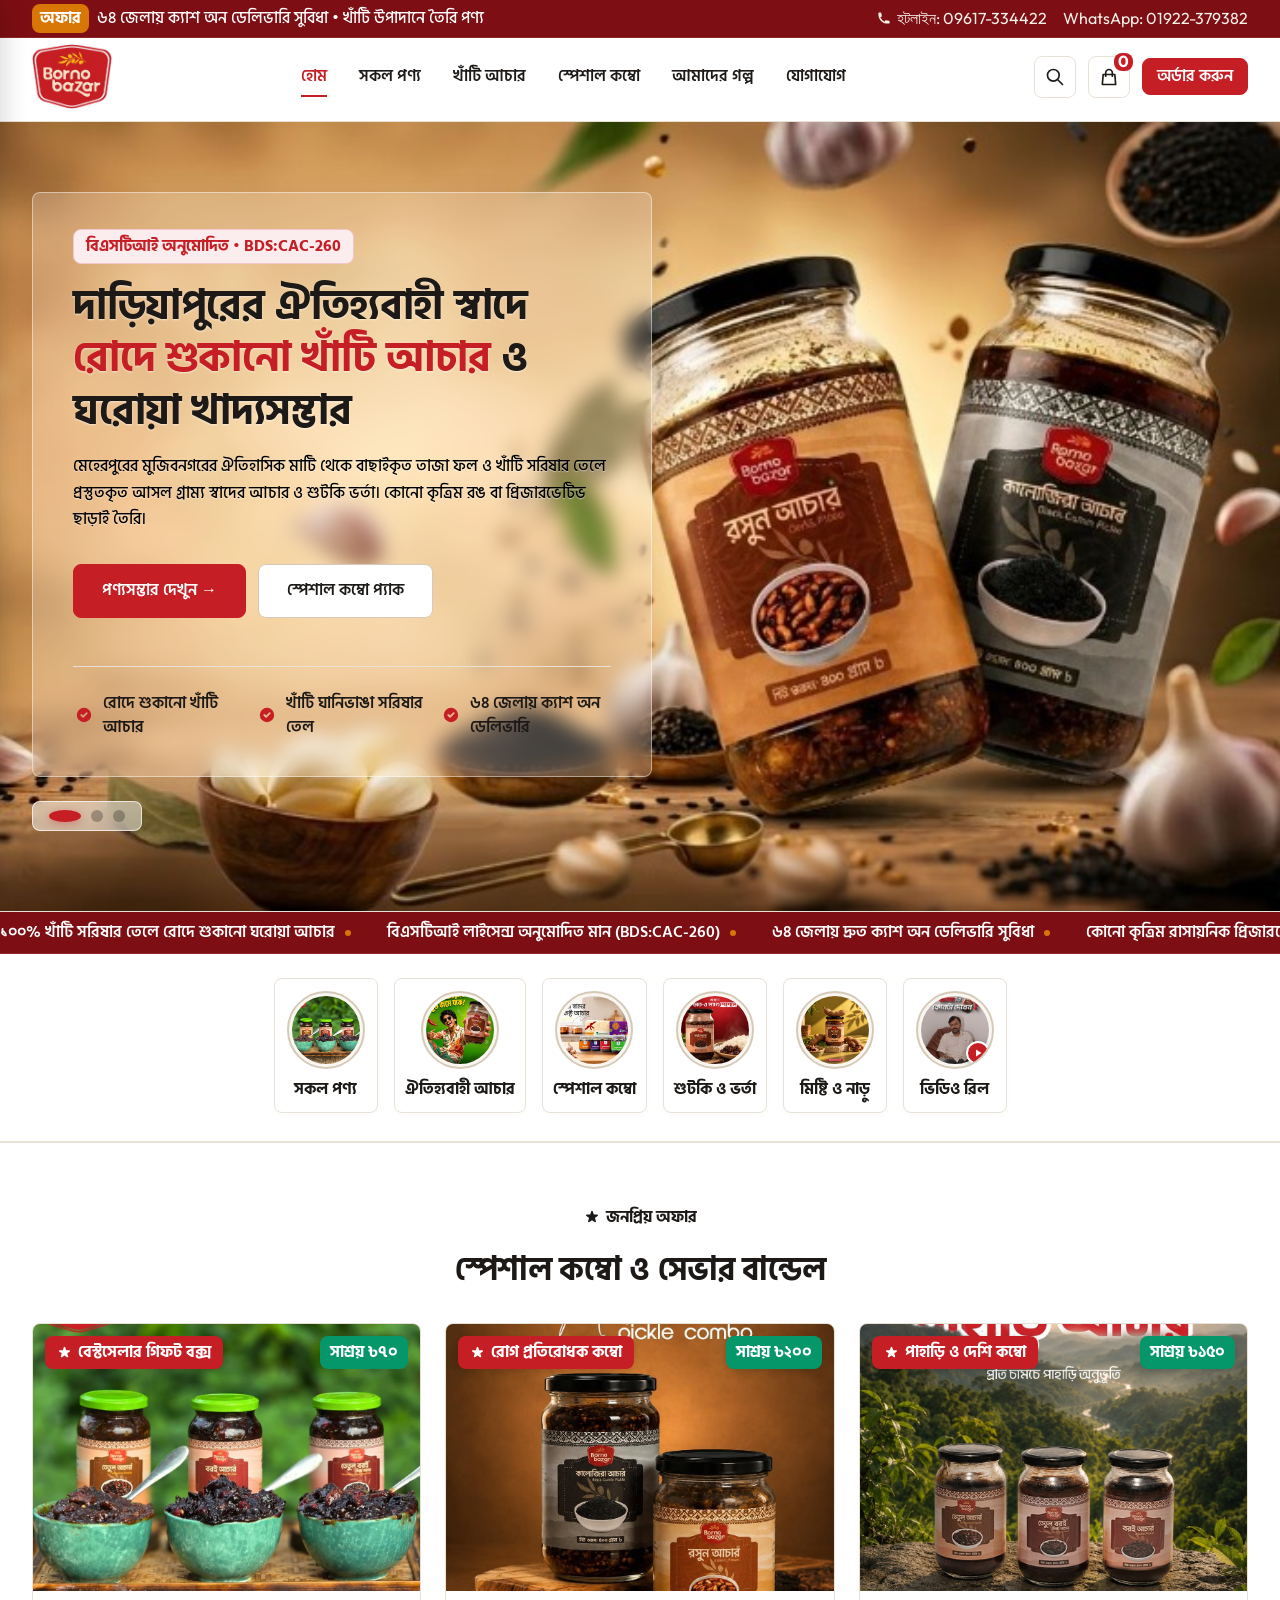
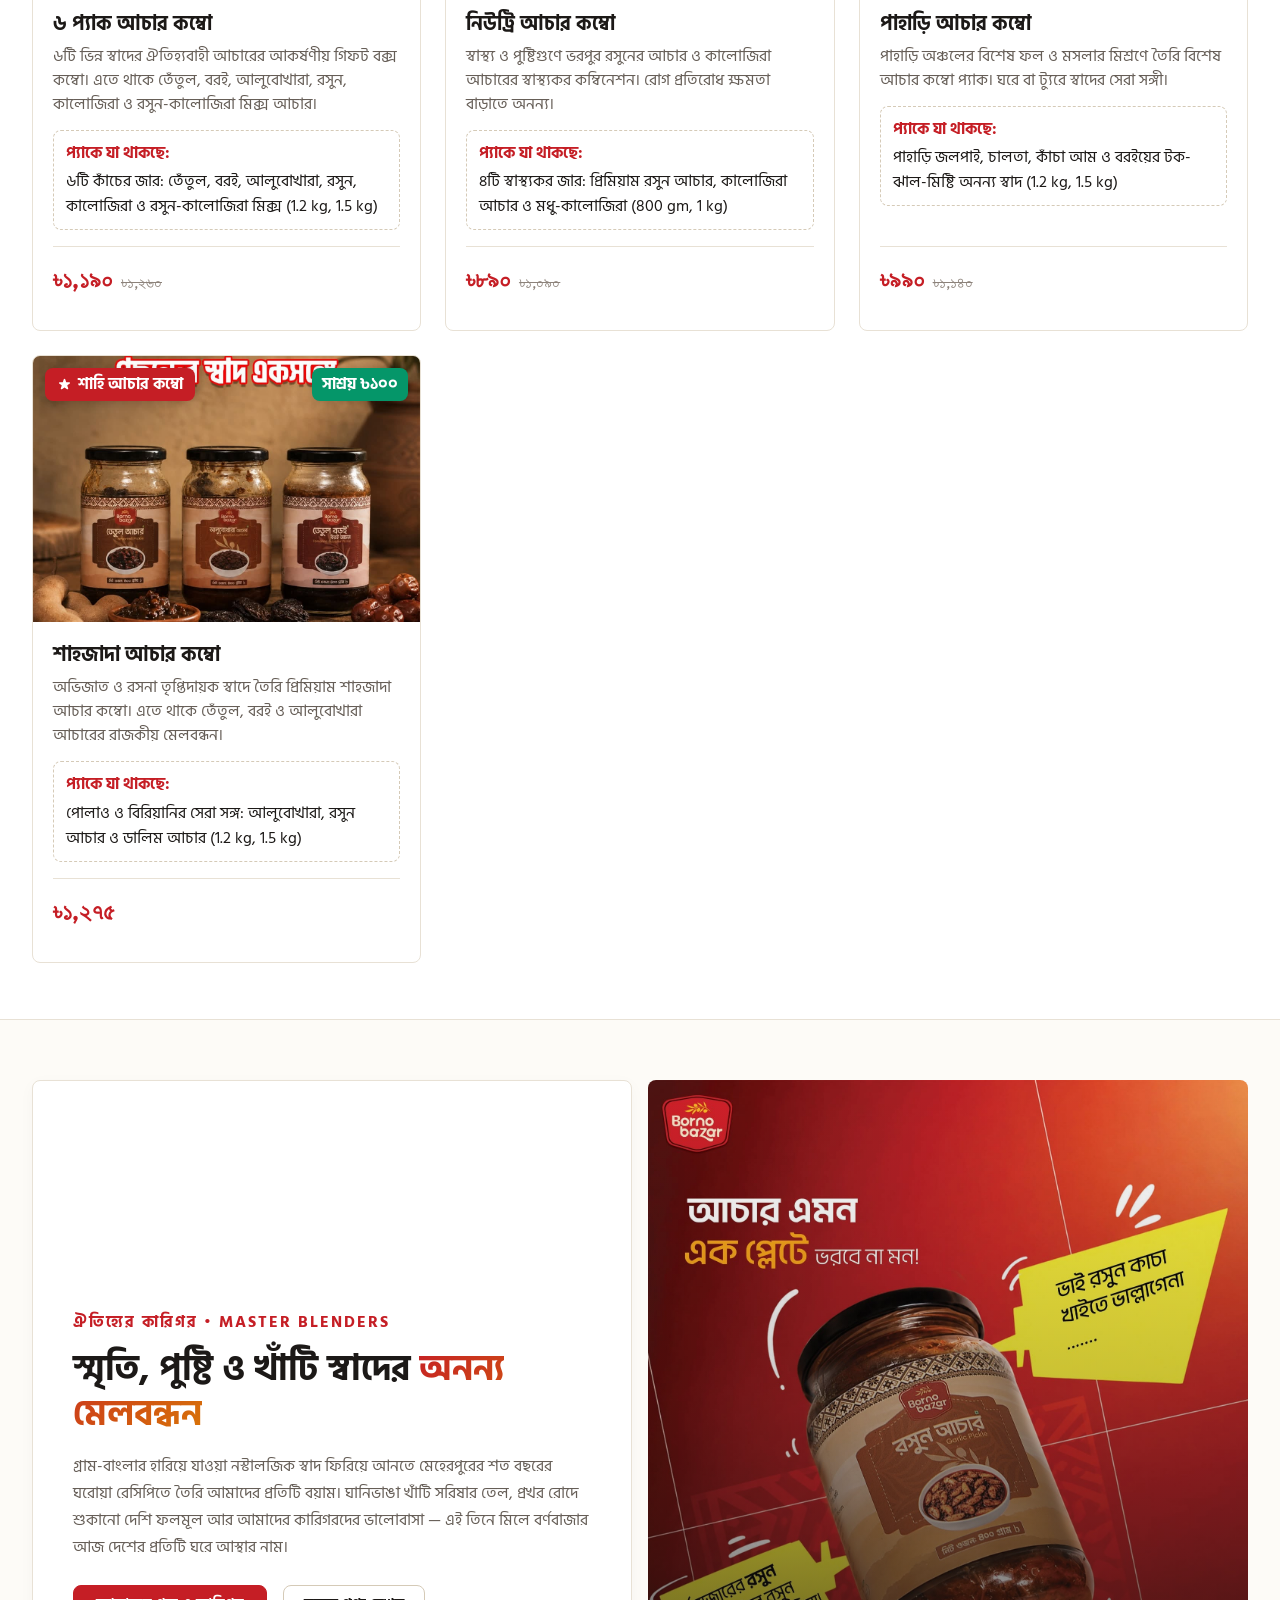
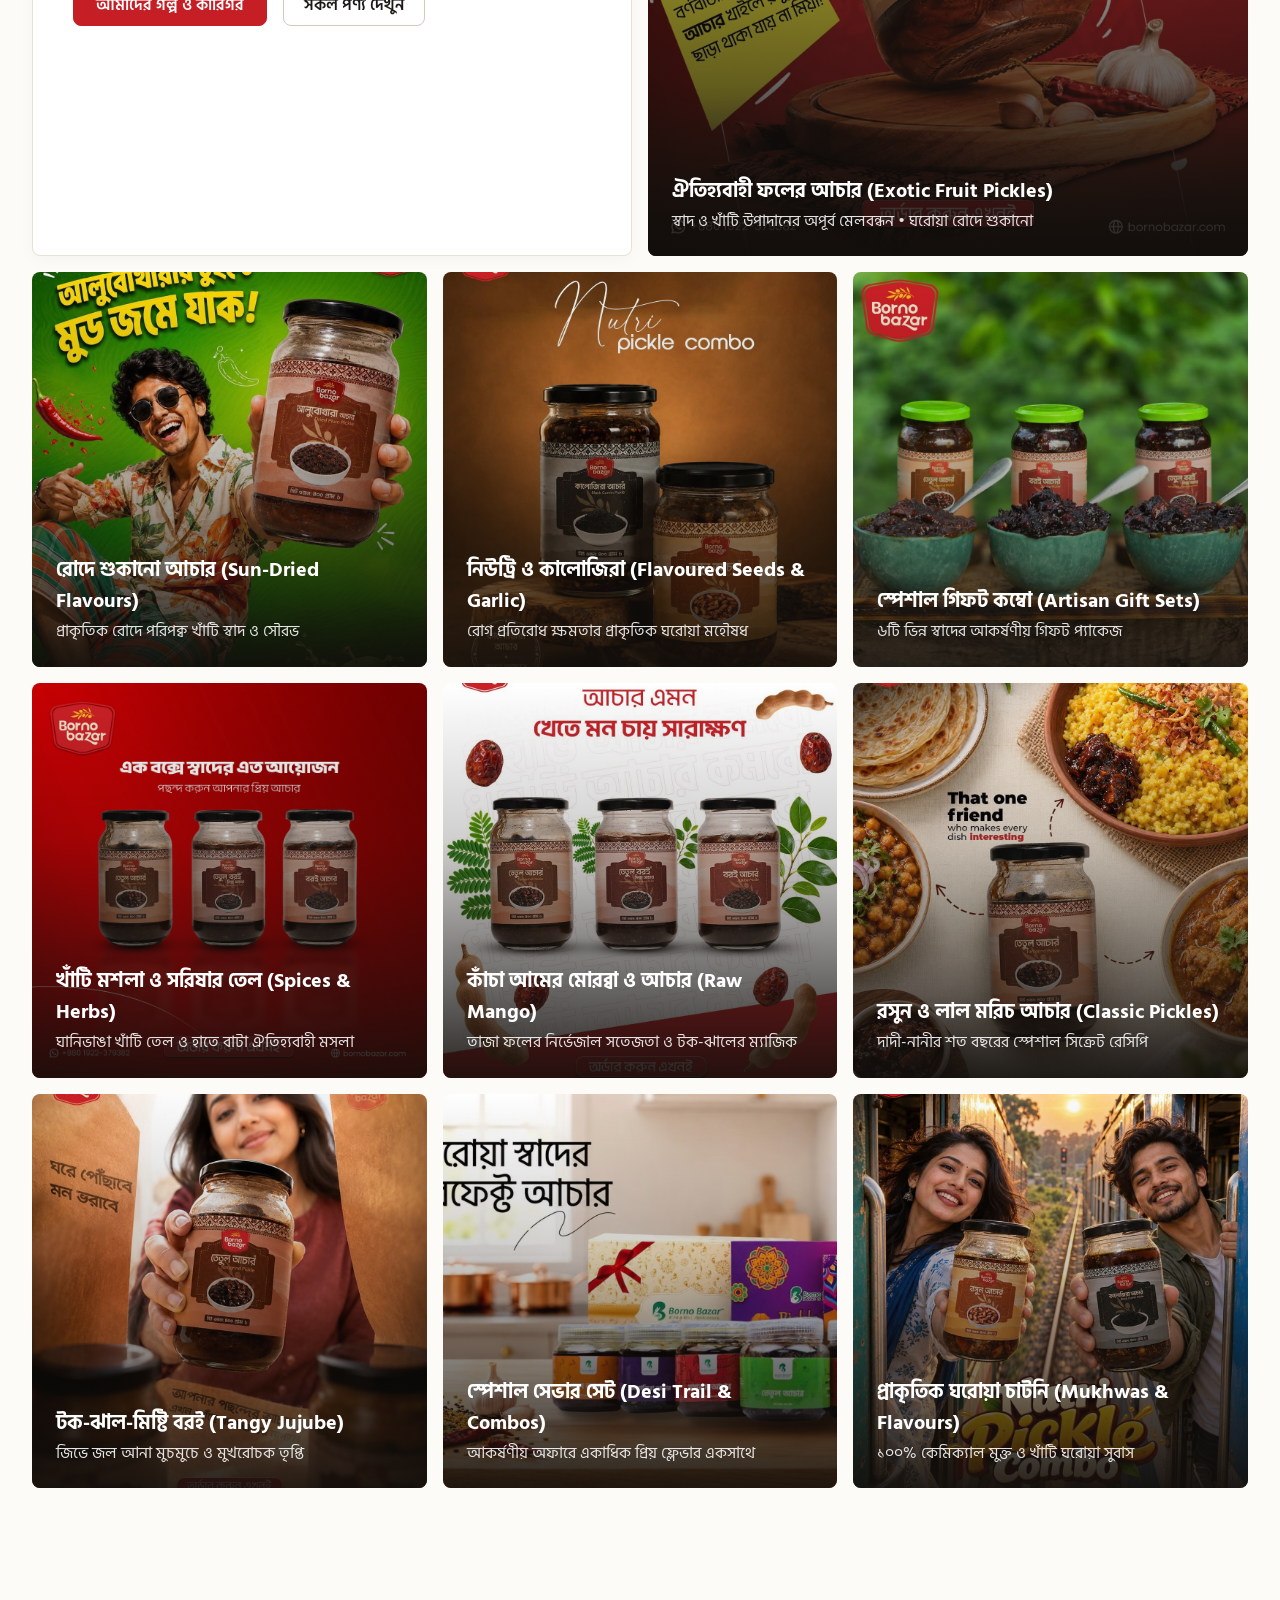
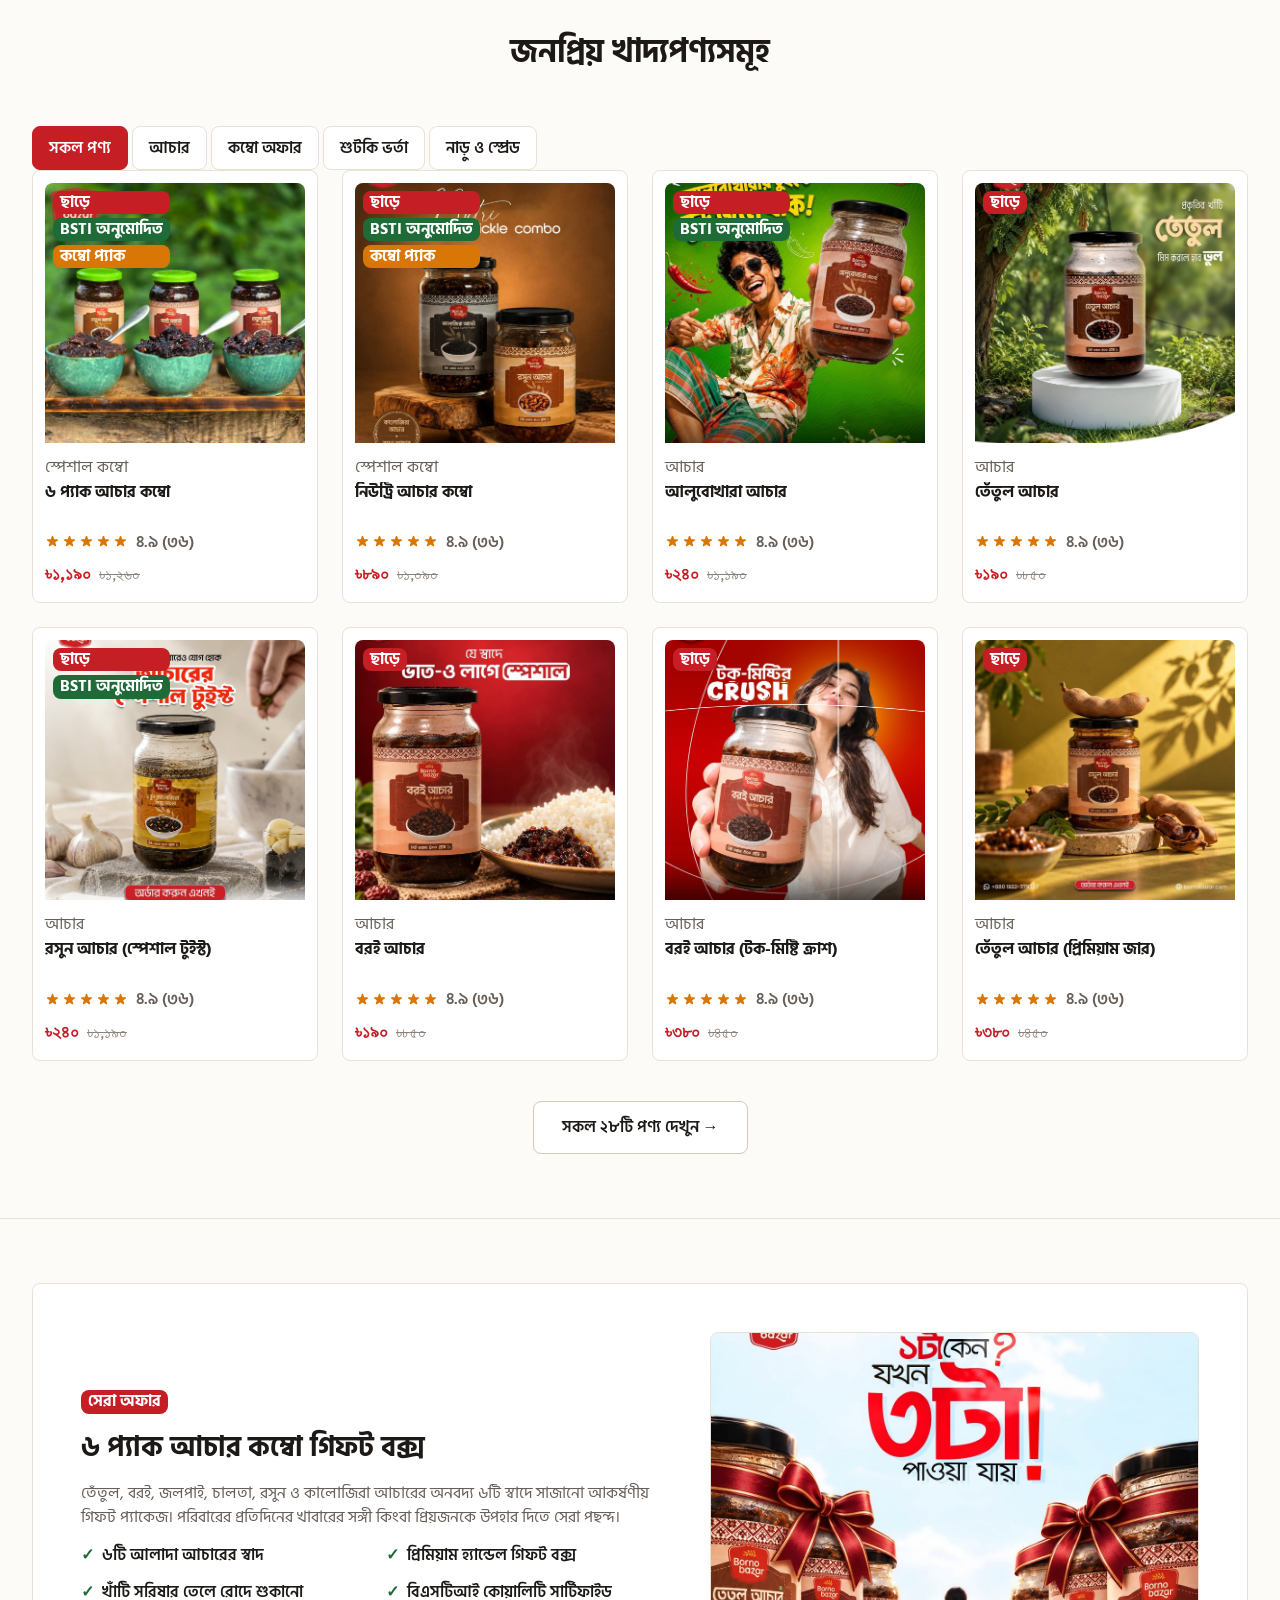
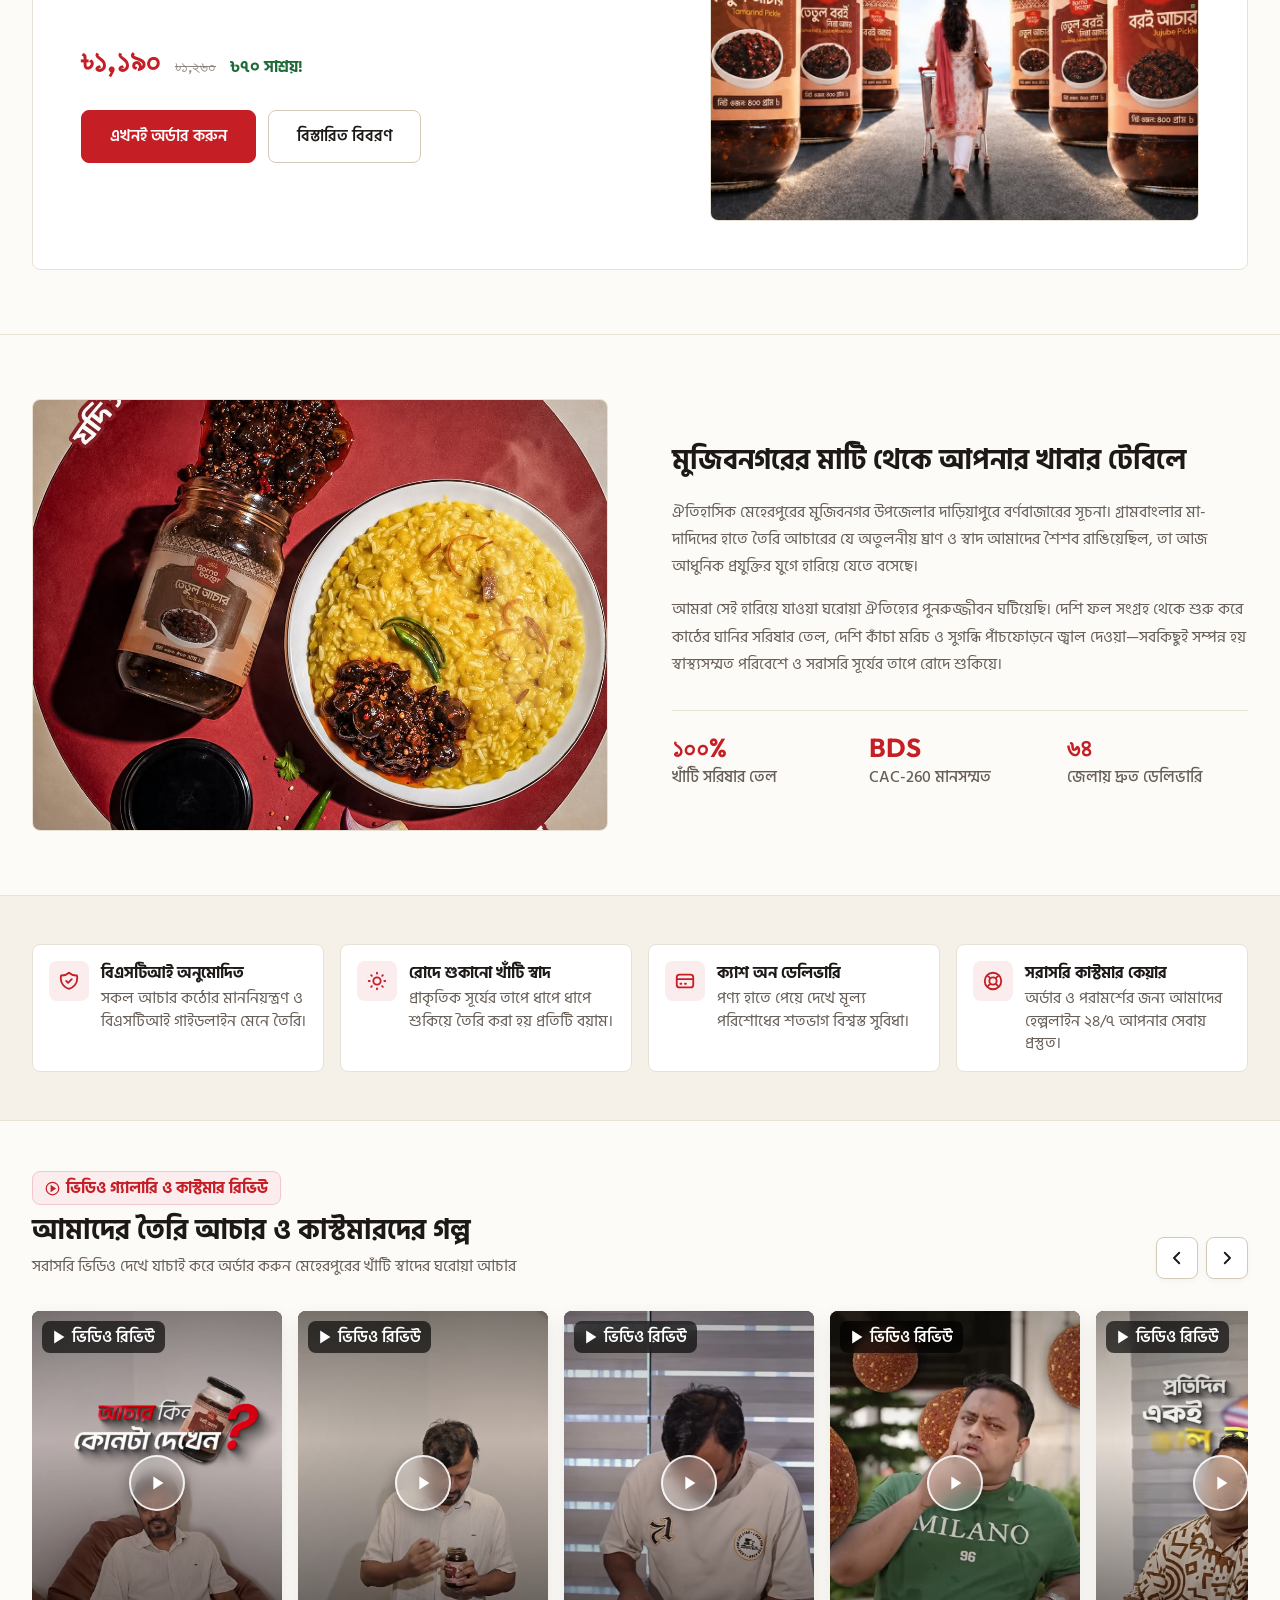
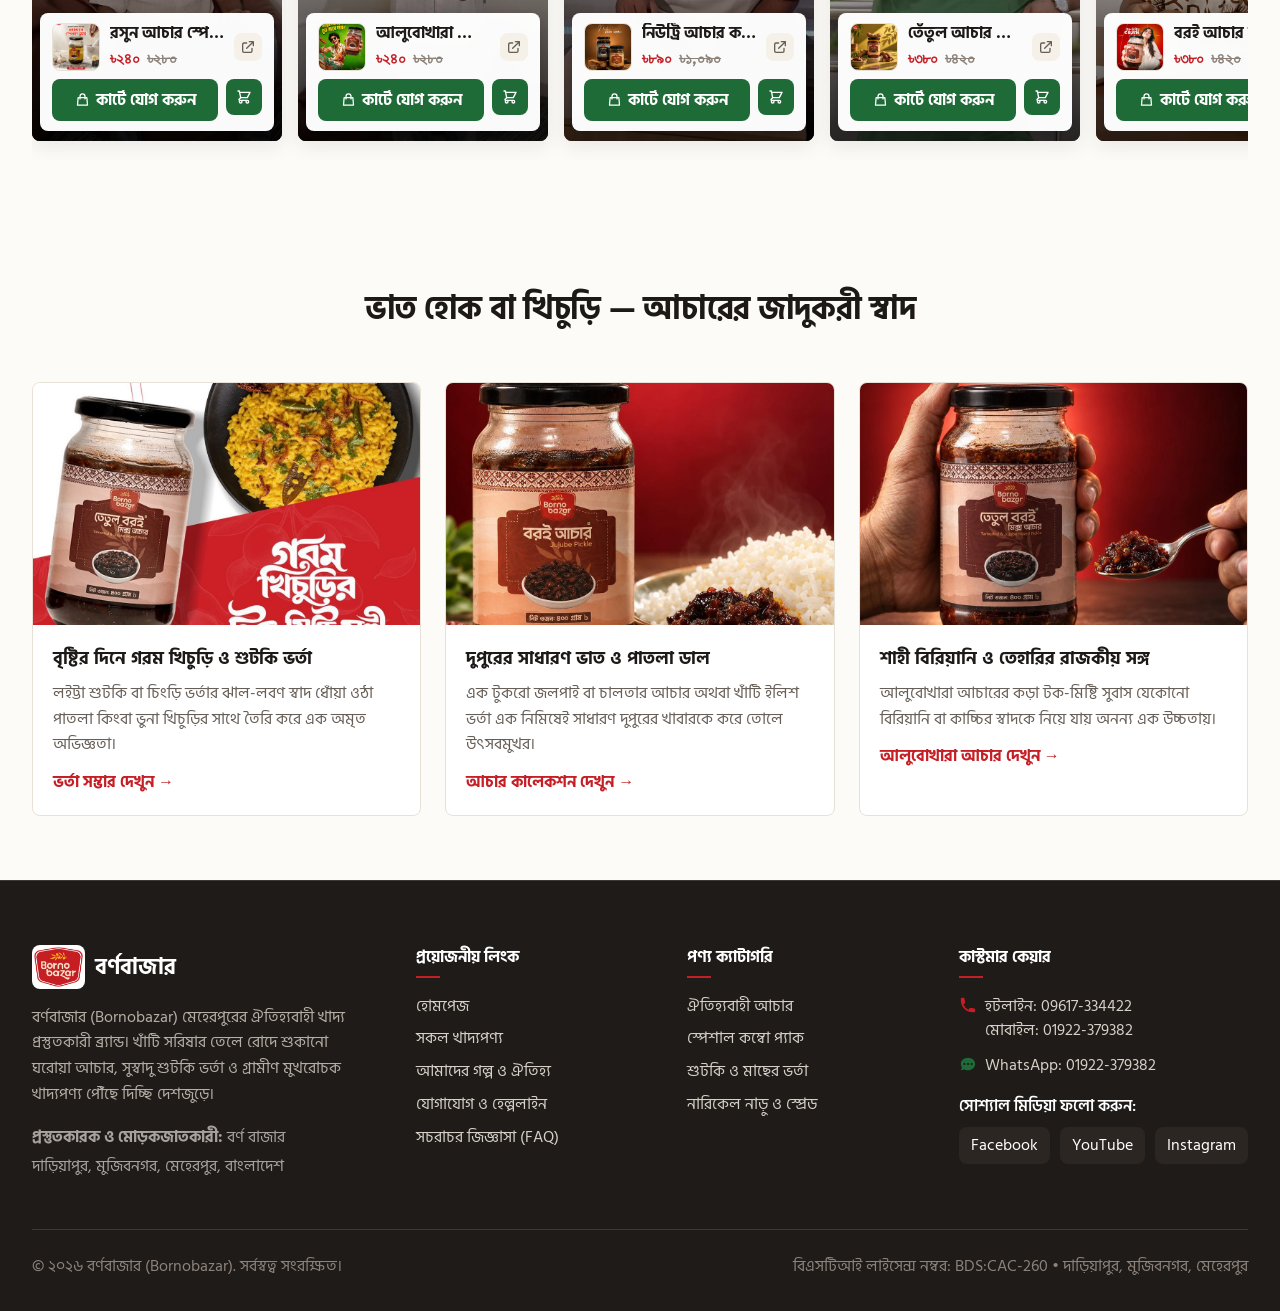
==== commit 525cad1a: "Redesign mobile shop toolbar, make product cards clickable full links without buttons/sizes, add mob" ====
--- a/index.html
+++ b/index.html
@@ -20,7 +20,7 @@
   <meta property="og:locale" content="bn_BD">
 
   <!-- Stylesheet -->
-  <link rel="stylesheet" href="css/styles.css?v=4.1">
+  <link rel="stylesheet" href="css/styles.css?v=4.2">
 
   <!-- Schema.org JSON-LD -->
   <script type="application/ld+json">
@@ -1069,7 +1069,7 @@
       </button>
     </div>
     <div class="bb-drawer-body" id="cart-drawer-body">
-      <!-- Injected by js/main.js?v=4.1 -->
+      <!-- Injected by js/main.js?v=4.2 -->
     </div>
     <div class="bb-drawer-footer">
       <div class="bb-drawer-subtotal">
@@ -1114,6 +1114,6 @@
 
   <!-- Script -->
   <script src="data/products-data.js"></script>
-  <script src="js/main.js?v=4.1"></script>
+  <script src="js/main.js?v=4.2"></script>
 </body>
 </html>
--- a/css/styles.css
+++ b/css/styles.css
@@ -1061,22 +1061,134 @@
   background-color: var(--bb-bg-canvas);
 }
 
-.bb-filter-bar {
-  display: flex;
+/* ==========================================================================
+   SHOP TOOLBAR & CONTROLS (SEARCH, SORT, FILTER PILLS)
+   ========================================================================== */
+.bb-shop-toolbar {
+  background: var(--bb-bg-surface);
+  border: 1px solid var(--bb-border-hairline);
+  border-radius: 8px;
+  padding: 16px 20px;
+  margin-bottom: 24px;
+  display: flex;
+  flex-direction: column;
+  gap: 14px;
+}
+
+.bb-toolbar-search-wrap {
+  position: relative;
+  width: 100%;
+}
+
+.bb-toolbar-search-icon {
+  position: absolute;
+  left: 14px;
+  top: 50%;
+  transform: translateY(-50%);
+  color: var(--bb-text-subtle);
+  pointer-events: none;
+}
+
+.bb-toolbar-search-input {
+  width: 100%;
+  padding: 11px 16px 11px 42px;
+  border: 1px solid var(--bb-border-medium);
+  border-radius: 8px;
+  font-size: 16px;
+  background: var(--bb-bg-canvas);
+  color: var(--bb-text-main);
+  outline: none;
+  transition: border-color 0.2s ease, box-shadow 0.2s ease, background-color 0.2s ease;
+}
+
+.bb-toolbar-search-input:focus {
+  border-color: var(--bb-primary);
+  box-shadow: 0 0 0 2px rgba(197, 30, 37, 0.12);
+  background: #FFFFFF;
+}
+
+.bb-toolbar-meta-row {
+  display: flex;
+  align-items: center;
+  justify-content: space-between;
+  gap: 12px;
   flex-wrap: wrap;
-  justify-content: center;
-  gap: var(--sp-2);
-  margin-bottom: var(--sp-8);
+}
+
+.bb-toolbar-count {
+  font-size: 16px;
+  color: var(--bb-text-muted);
+  font-weight: 500;
+  white-space: nowrap;
+}
+
+.bb-toolbar-count b {
+  color: var(--bb-primary);
+  font-weight: 700;
+}
+
+.bb-toolbar-sort-wrap {
+  display: flex;
+  align-items: center;
+  gap: 8px;
+  margin-left: auto;
+}
+
+.bb-toolbar-sort-label {
+  font-size: 16px;
+  color: var(--bb-text-muted);
+  white-space: nowrap;
+  font-weight: 600;
+}
+
+.bb-toolbar-sort-select {
+  padding: 8px 32px 8px 12px;
+  border: 1px solid var(--bb-border-medium);
+  border-radius: 8px;
+  font-size: 16px;
+  background-color: #FFFFFF;
+  color: var(--bb-text-main);
+  font-weight: 600;
+  cursor: pointer;
+  outline: none;
+  appearance: none;
+  -webkit-appearance: none;
+  background-image: url("data:image/svg+xml,%3Csvg xmlns='http://www.w3.org/2000/svg' width='14' height='14' viewBox='0 0 24 24' fill='none' stroke='%234A2E18' stroke-width='2.5' stroke-linecap='round' stroke-linejoin='round'%3E%3Cpolyline points='6 9 12 15 18 9'%3E%3C/polyline%3E%3C/svg%3E");
+  background-repeat: no-repeat;
+  background-position: right 10px center;
+  transition: border-color 0.2s ease, box-shadow 0.2s ease;
+}
+
+.bb-toolbar-sort-select:focus {
+  border-color: var(--bb-primary);
+  box-shadow: 0 0 0 2px rgba(197, 30, 37, 0.12);
+}
+
+.bb-filters {
+  display: flex;
+  align-items: center;
+  gap: 8px;
+  overflow-x: auto;
+  -webkit-overflow-scrolling: touch;
+  scrollbar-width: none;
+  padding: 2px 2px 4px;
+}
+
+.bb-filters::-webkit-scrollbar {
+  display: none;
 }
 
 .bb-filter-pill {
-  padding: 8px 18px;
-  border-radius: var(--radius-md);
+  flex-shrink: 0;
+  white-space: nowrap;
+  padding: 8px 16px;
+  border-radius: 8px;
   background-color: var(--bb-bg-surface);
   border: 1px solid var(--bb-border-hairline);
   font-size: 16px;
   font-weight: 600;
   color: var(--bb-text-main);
+  cursor: pointer;
   transition: all 0.2s ease;
 }
 
@@ -1089,6 +1201,44 @@
   background-color: var(--bb-primary);
   border-color: var(--bb-primary);
   color: var(--bb-text-inverse);
+}
+
+@media (max-width: 600px) {
+  .bb-shop-toolbar {
+    padding: 12px 14px;
+    gap: 12px;
+    margin-bottom: 20px;
+  }
+
+  .bb-toolbar-meta-row {
+    flex-direction: row;
+    align-items: center;
+    justify-content: space-between;
+    gap: 8px;
+  }
+
+  .bb-toolbar-count {
+    font-size: 16px;
+    flex: 1;
+    min-width: 0;
+  }
+
+  .bb-toolbar-sort-select {
+    padding: 8px 28px 8px 10px;
+    font-size: 16px;
+    max-width: 175px;
+  }
+
+  .bb-filters {
+    margin: 0 -4px;
+    padding: 2px 4px 6px;
+  }
+}
+
+@media (max-width: 480px) {
+  .bb-toolbar-sort-label {
+    display: none;
+  }
 }
 
 .bb-product-grid,
@@ -1121,7 +1271,7 @@
   gap: var(--sp-4);
 }
 
-/* Product Card Component */
+/* Product Card Component (Full Card Clickable) */
 .bb-product-card {
   background-color: var(--bb-bg-surface);
   border: 1px solid var(--bb-border-hairline);
@@ -1130,12 +1280,16 @@
   display: flex;
   flex-direction: column;
   position: relative;
-  transition: border-color 0.2s ease, box-shadow 0.2s ease;
+  text-decoration: none;
+  color: inherit;
+  cursor: pointer;
+  transition: transform 0.2s ease, border-color 0.2s ease, box-shadow 0.2s ease;
 }
 
 .bb-product-card:hover {
-  border-color: var(--bb-border-medium);
-  box-shadow: 0 4px 16px rgba(0, 0, 0, 0.05);
+  border-color: var(--bb-primary);
+  transform: translateY(-3px);
+  box-shadow: 0 8px 24px rgba(197, 30, 37, 0.12);
 }
 
 .bb-card-image-wrap {
@@ -1219,14 +1373,12 @@
   color: var(--bb-primary);
 }
 
-.bb-card-weights {
-  font-size: 16px;
-  color: var(--bb-text-subtle);
-  font-family: var(--font-english);
-  margin-bottom: var(--sp-3);
-  display: flex;
-  align-items: center;
-  gap: 6px;
+/* Hide size options and action buttons from product cards per requirements */
+.bb-card-weights,
+.bb-card-variant-pills,
+.bb-card-actions,
+.bb-card-actions-dual {
+  display: none !important;
 }
 
 .bb-card-price-row {
@@ -1234,7 +1386,7 @@
   align-items: baseline;
   gap: var(--sp-2);
   margin-top: auto;
-  margin-bottom: var(--sp-3);
+  margin-bottom: 2px;
 }
 
 .bb-price-current {
@@ -1249,12 +1401,6 @@
   color: var(--bb-text-subtle);
   text-decoration: line-through;
   font-family: var(--font-english);
-}
-
-.bb-card-actions {
-  display: grid;
-  grid-template-columns: 1fr;
-  gap: var(--sp-1);
 }
 
 /* ==========================================================================
@@ -2194,6 +2340,50 @@
   flex-wrap: wrap;
 }
 
+/* Product Page Size Option: Desktop Chips vs Mobile Dropdown */
+.weight-select-wrap {
+  display: none;
+}
+
+@media (max-width: 768px) {
+  .weight-chips {
+    display: none !important;
+  }
+
+  .weight-select-wrap {
+    display: block !important;
+    margin-top: 8px;
+    margin-bottom: 16px;
+    position: relative;
+  }
+
+  .bb-weight-select {
+    width: 100%;
+    padding: 12px 38px 12px 14px;
+    border: 1.5px solid var(--bb-border-medium);
+    border-radius: 8px;
+    background-color: #FFFFFF;
+    color: var(--bb-text-main);
+    font-size: 16px;
+    font-weight: 700;
+    cursor: pointer;
+    outline: none;
+    transition: all 0.2s ease;
+    appearance: none;
+    -webkit-appearance: none;
+    background-image: url("data:image/svg+xml,%3Csvg xmlns='http://www.w3.org/2000/svg' width='16' height='16' viewBox='0 0 24 24' fill='none' stroke='%23C51E25' stroke-width='2.5' stroke-linecap='round' stroke-linejoin='round'%3E%3Cpolyline points='6 9 12 15 18 9'%3E%3C/polyline%3E%3C/svg%3E");
+    background-repeat: no-repeat;
+    background-position: right 14px center;
+    background-size: 16px;
+    box-shadow: 0 1px 3px rgba(0, 0, 0, 0.04);
+  }
+
+  .bb-weight-select:focus {
+    border-color: var(--bb-primary);
+    box-shadow: 0 0 0 2px rgba(197, 30, 37, 0.15);
+  }
+}
+
 .wchip {
   border: 1.5px solid var(--bb-border-medium);
   background: #FFFFFF;
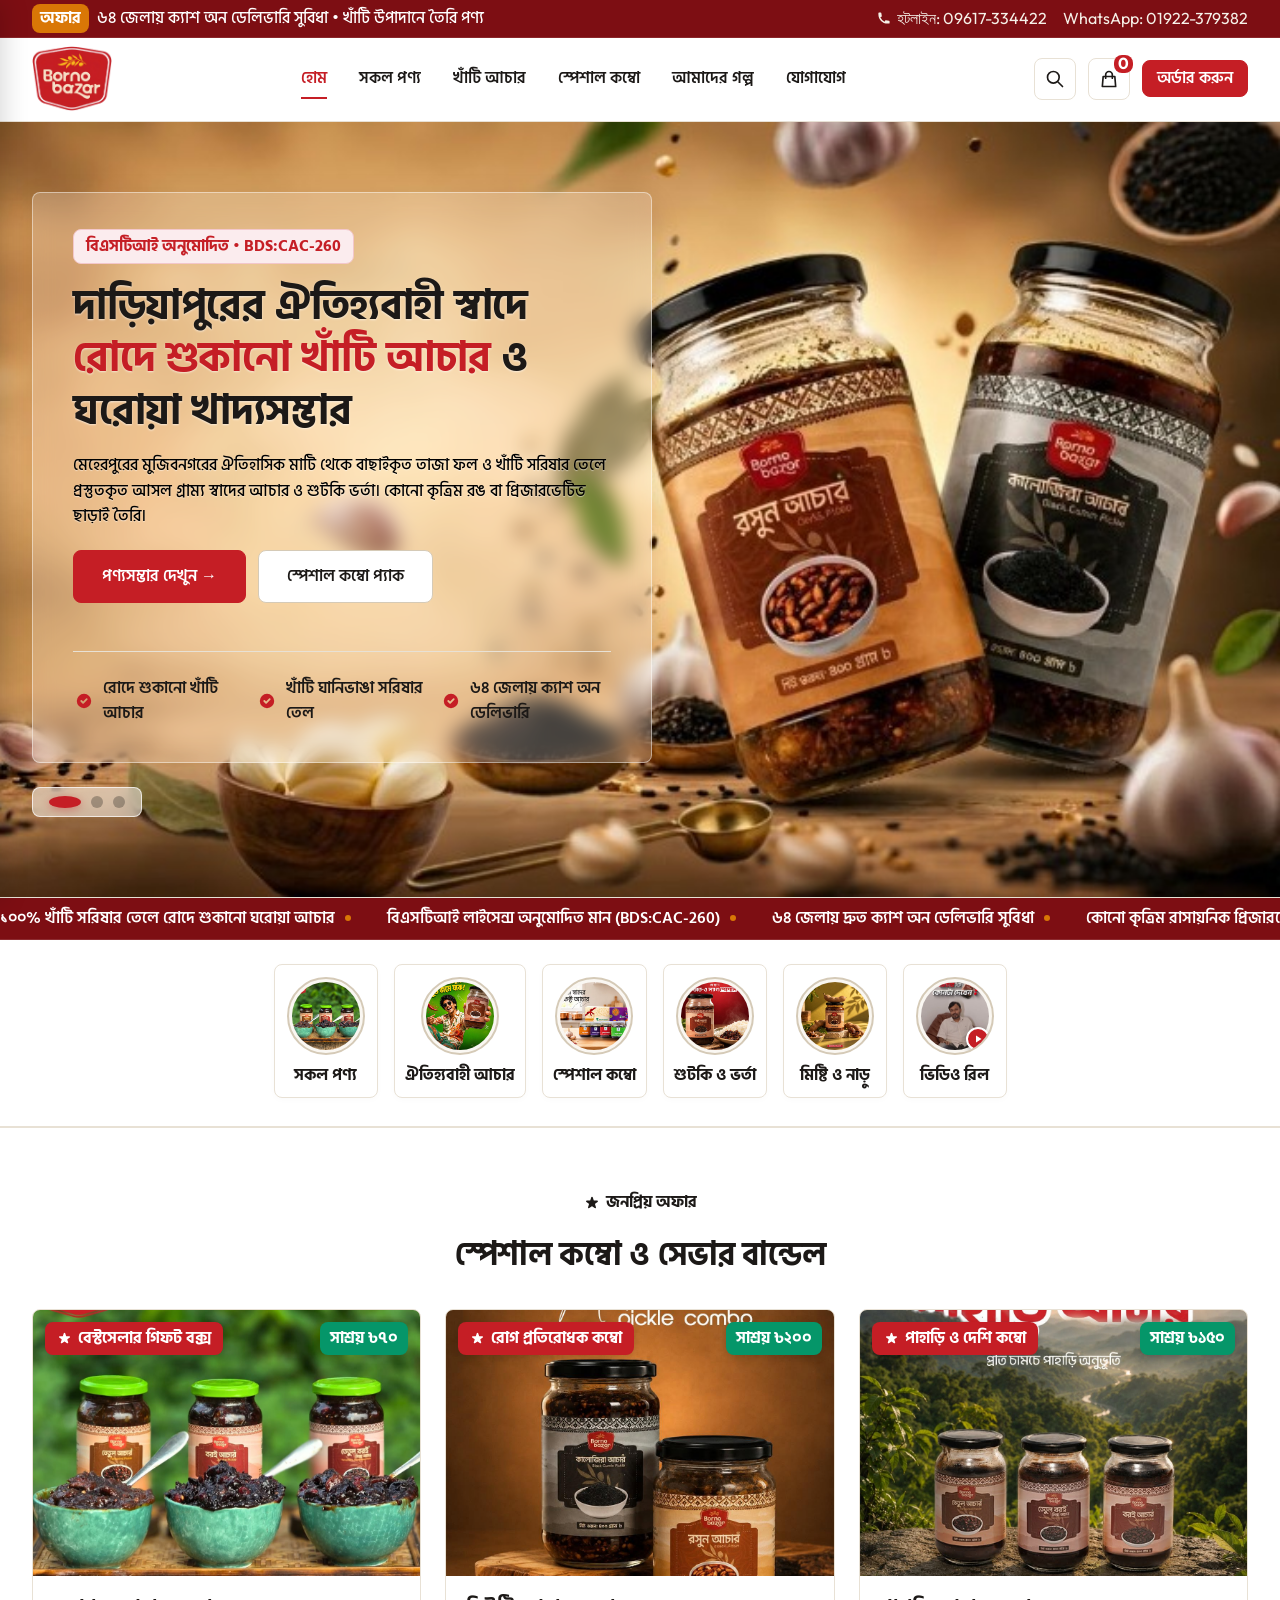
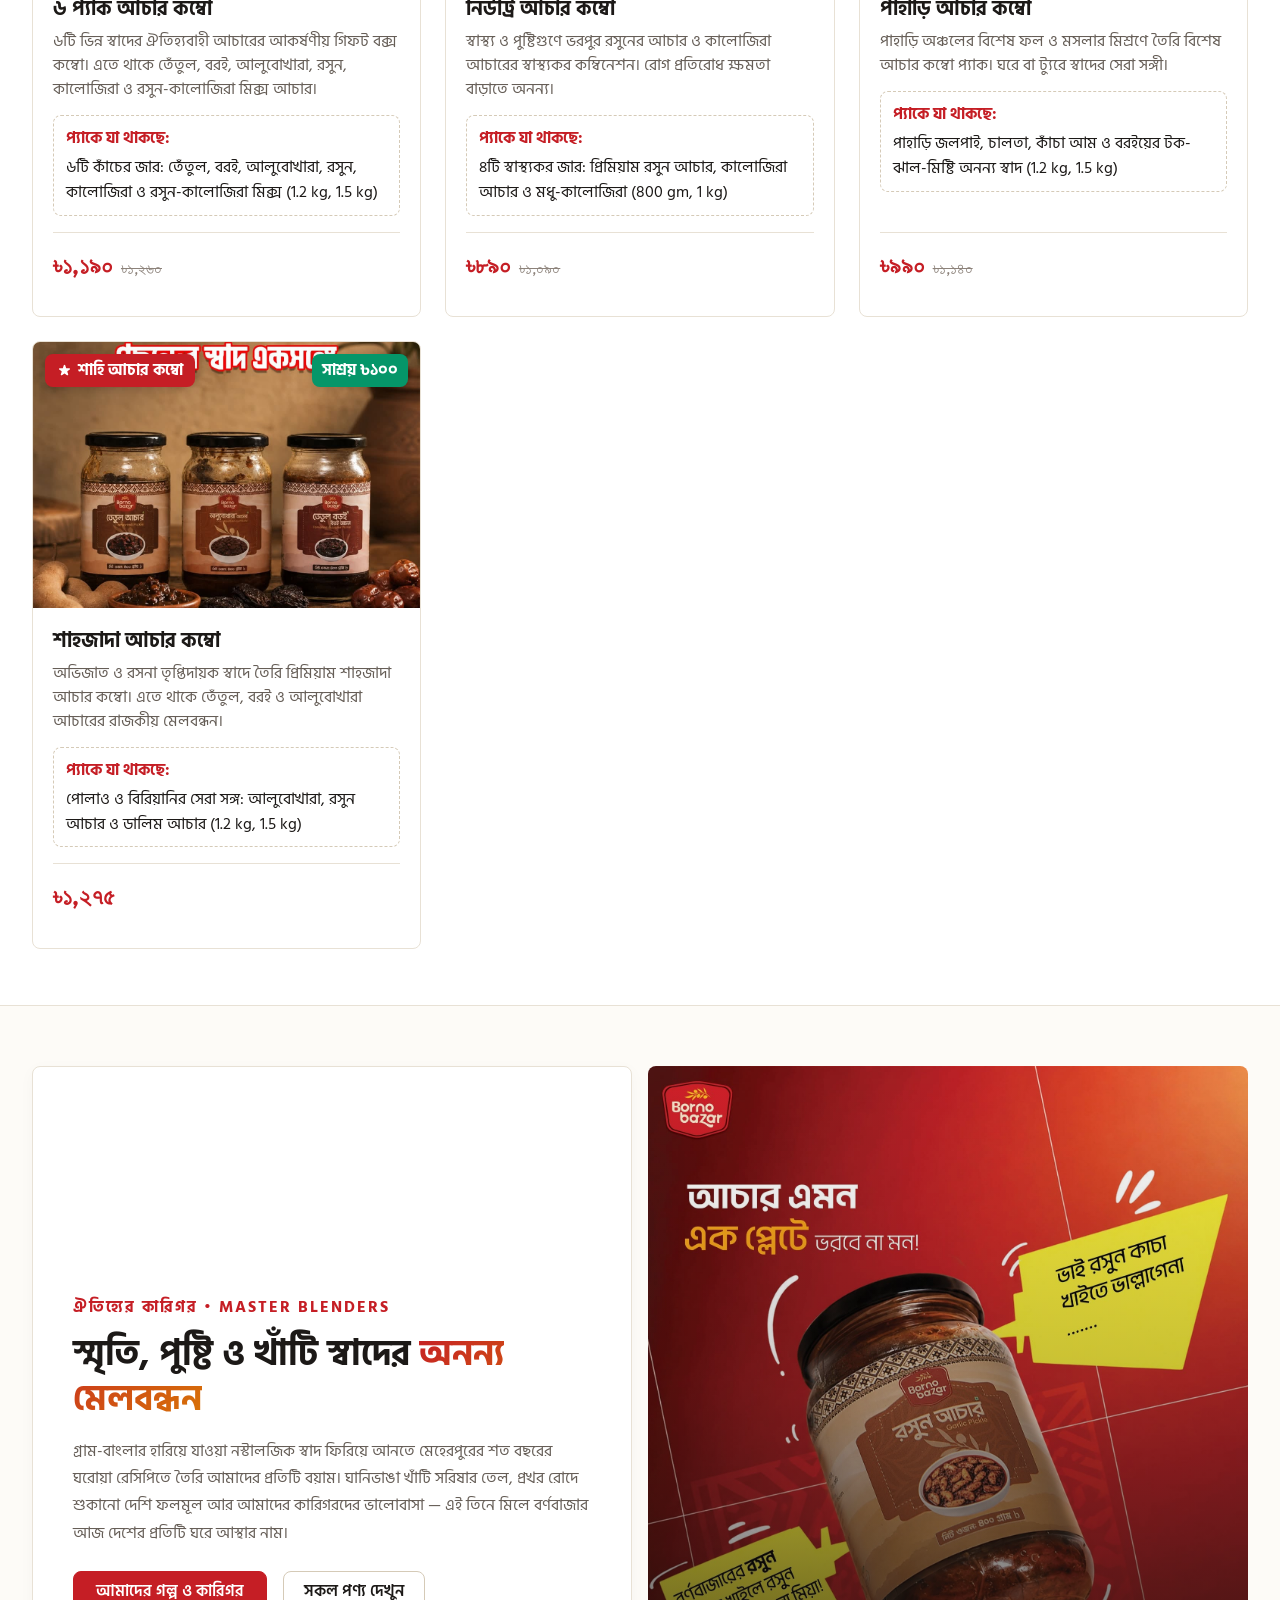
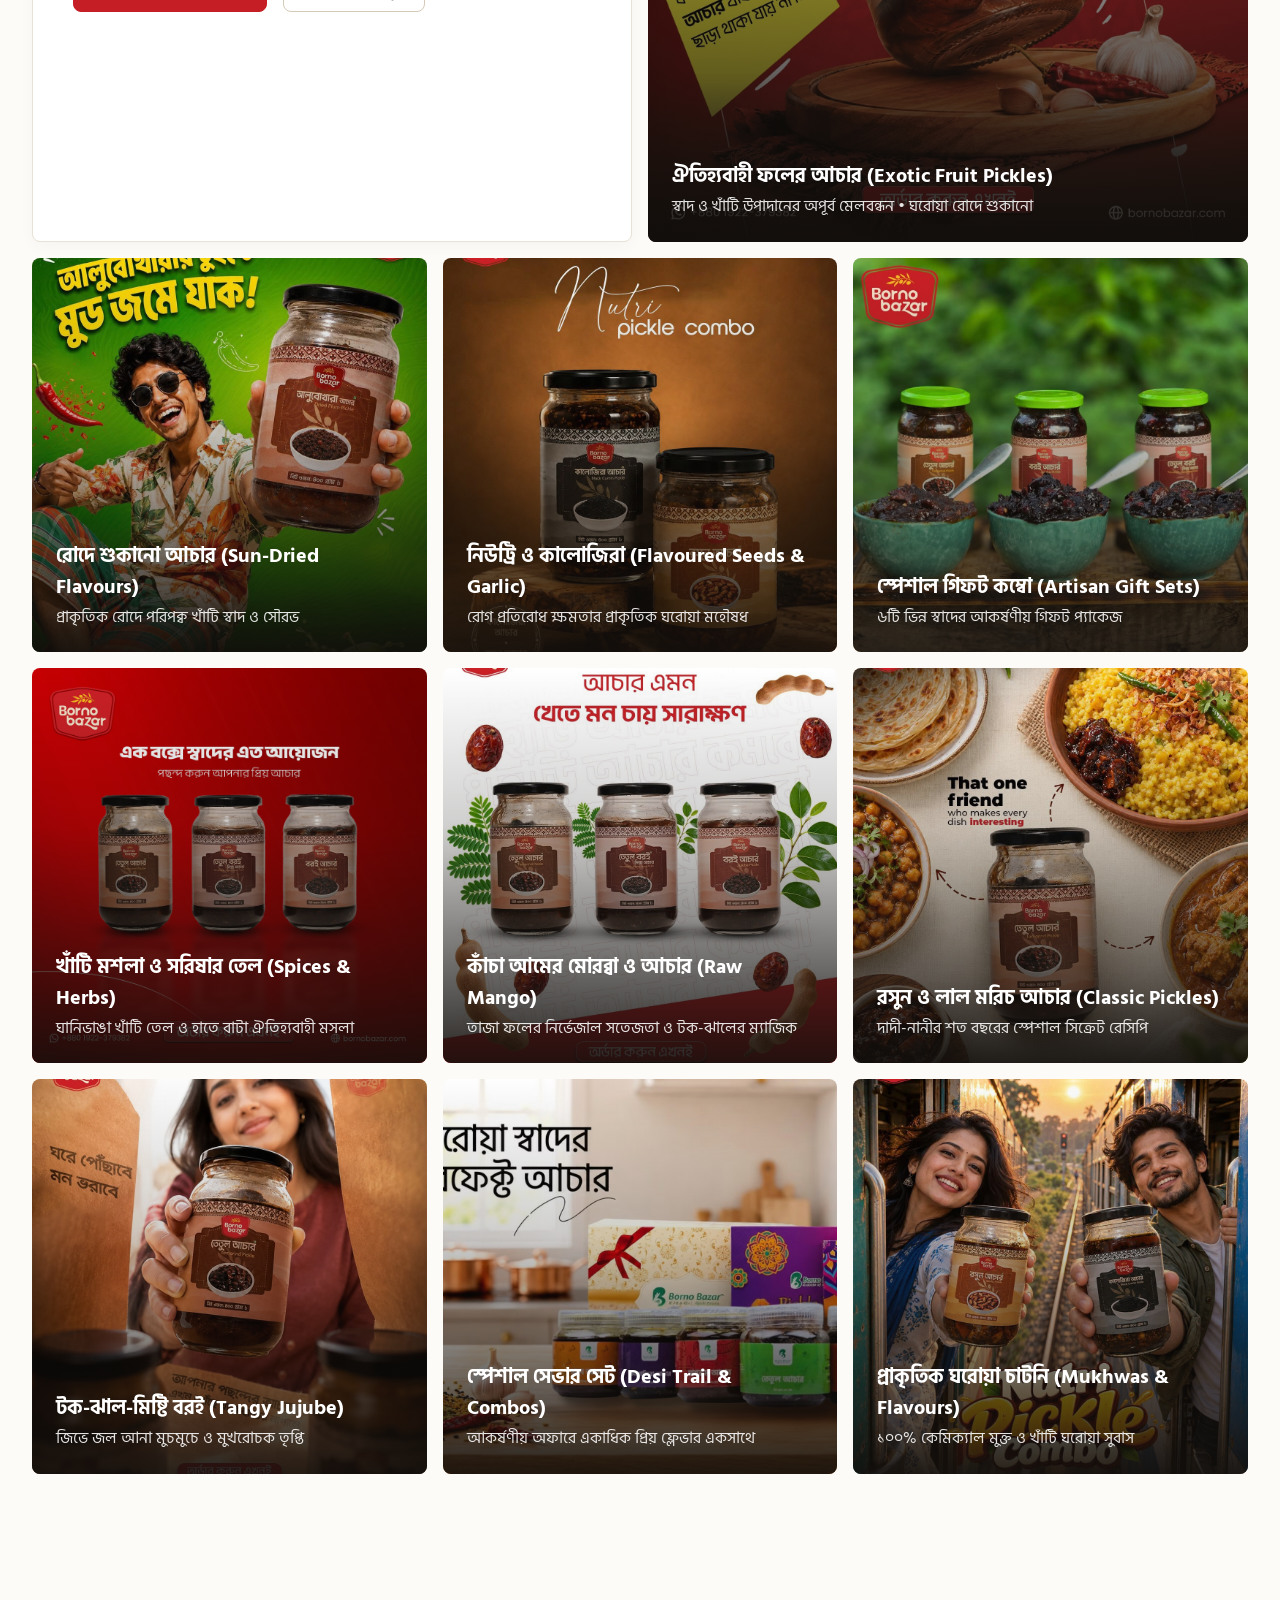
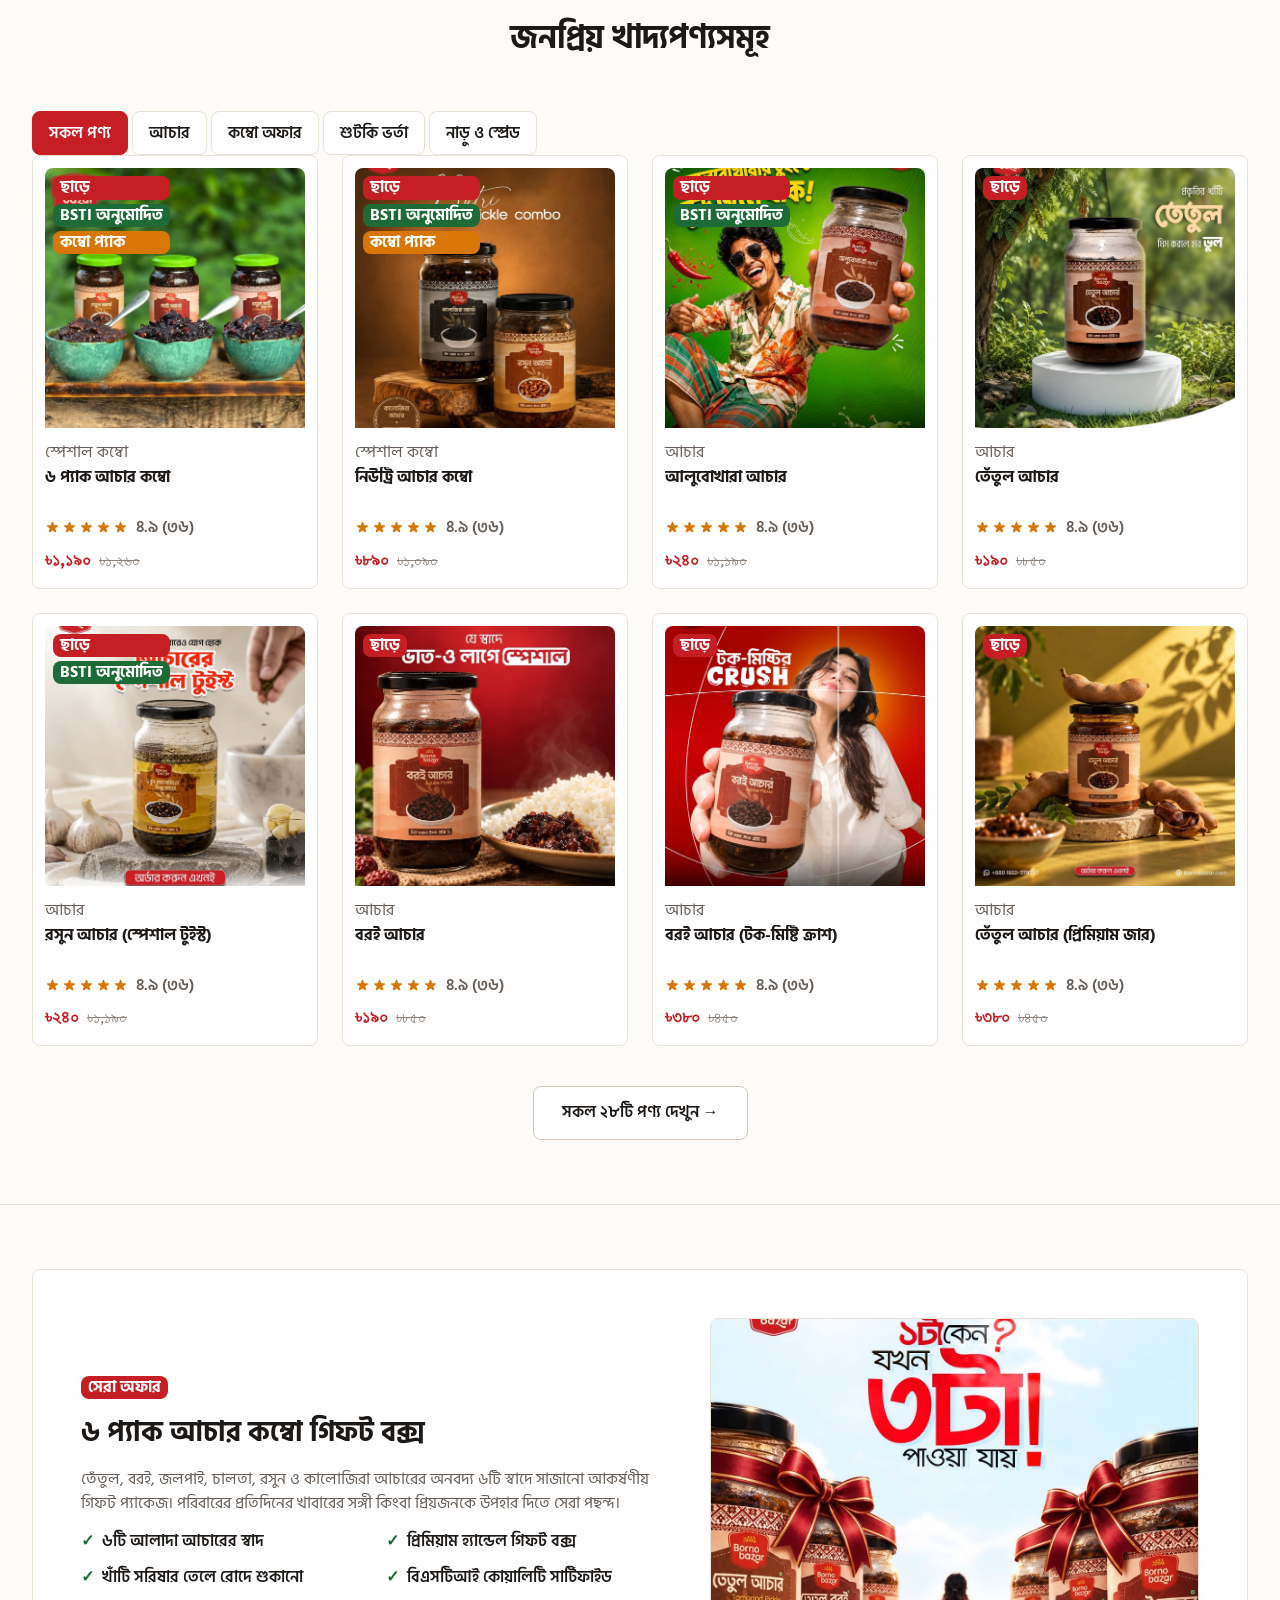
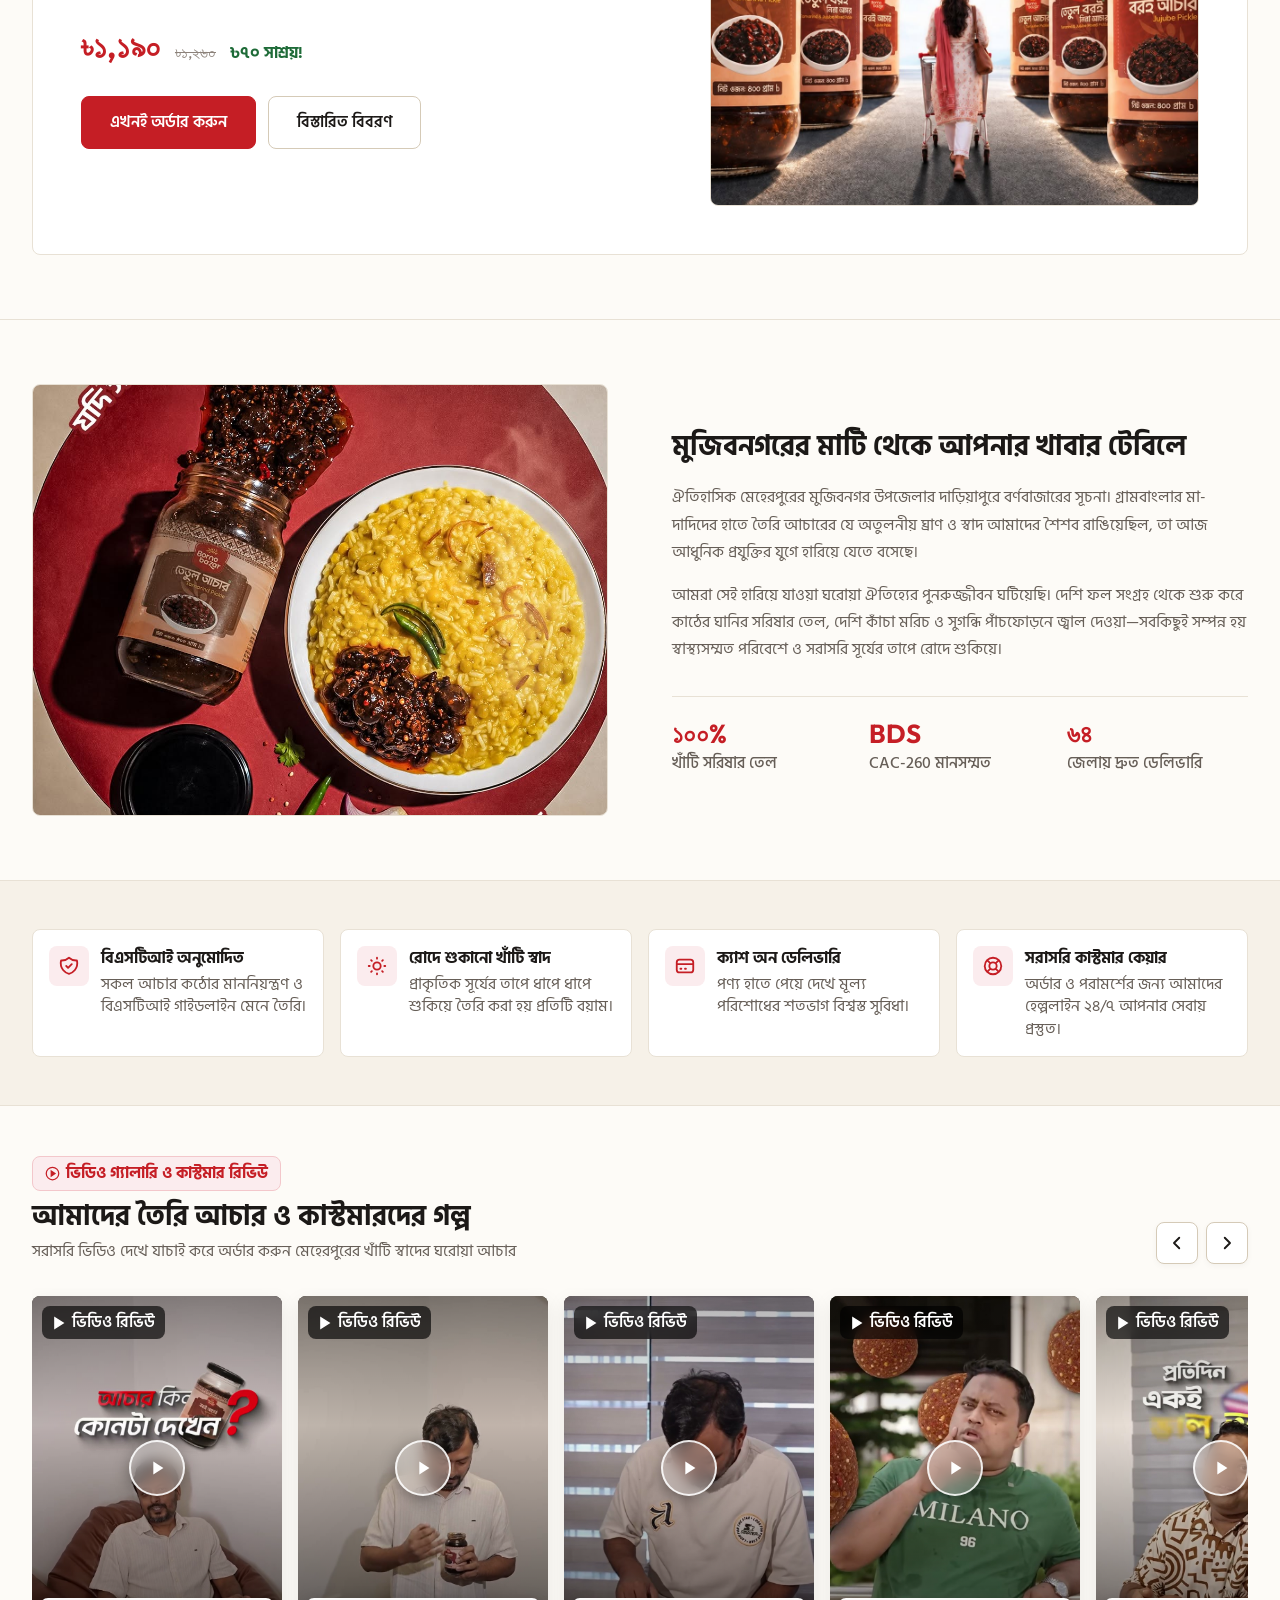
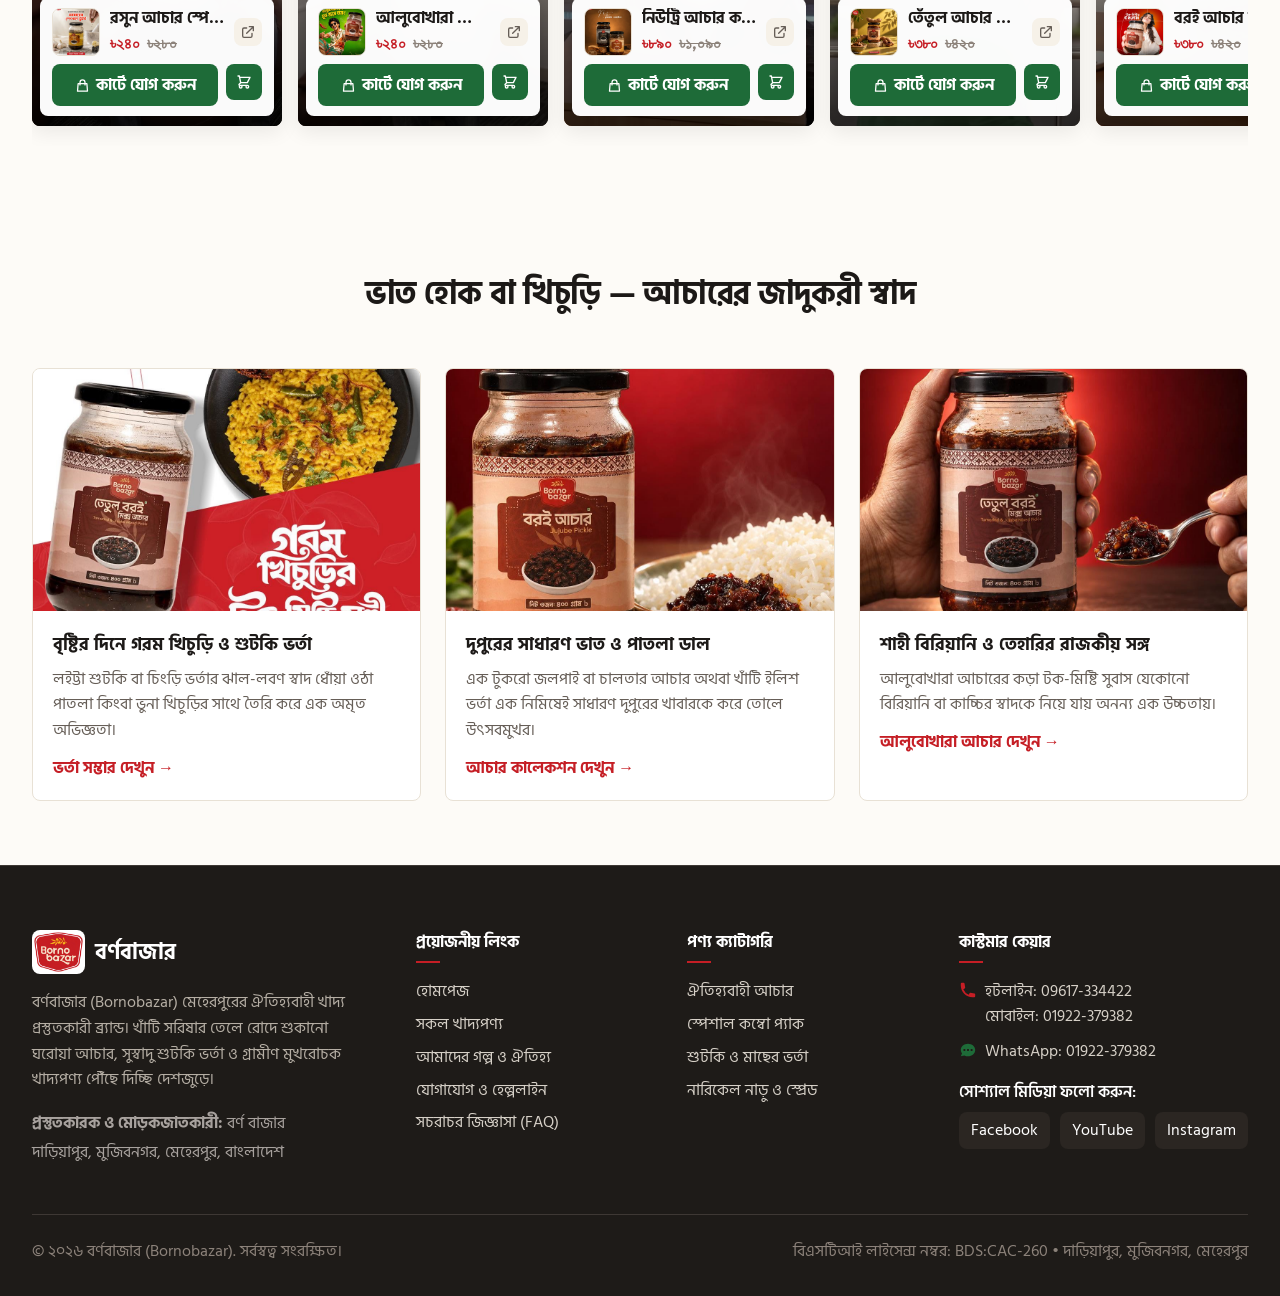
==== commit 612bb342: "Fix mobile header crowding, overflow, hero perks layout, cropped image, and floating badge" ====
--- a/index.html
+++ b/index.html
@@ -20,7 +20,7 @@
   <meta property="og:locale" content="bn_BD">
 
   <!-- Stylesheet -->
-  <link rel="stylesheet" href="css/styles.css?v=4.2">
+  <link rel="stylesheet" href="css/styles.css?v=4.3">
 
   <!-- Schema.org JSON-LD -->
   <script type="application/ld+json">
@@ -1069,7 +1069,7 @@
       </button>
     </div>
     <div class="bb-drawer-body" id="cart-drawer-body">
-      <!-- Injected by js/main.js?v=4.2 -->
+      <!-- Injected by js/main.js?v=4.3 -->
     </div>
     <div class="bb-drawer-footer">
       <div class="bb-drawer-subtotal">
@@ -1114,6 +1114,6 @@
 
   <!-- Script -->
   <script src="data/products-data.js"></script>
-  <script src="js/main.js?v=4.2"></script>
+  <script src="js/main.js?v=4.3"></script>
 </body>
 </html>
--- a/css/styles.css
+++ b/css/styles.css
@@ -100,6 +100,9 @@
   font-size: 16px;
   scroll-behavior: smooth;
   -webkit-text-size-adjust: 100%;
+  overflow-x: hidden;
+  max-width: 100vw;
+  width: 100%;
 }
 
 body {
@@ -109,6 +112,8 @@
   line-height: 1.55;
   font-weight: 400;
   overflow-x: hidden;
+  max-width: 100vw;
+  width: 100%;
   padding-bottom: 60px;
   /* space for mobile sticky bar */
 }
@@ -238,12 +243,13 @@
   background-color: var(--bb-primary-deep);
   color: var(--bb-text-inverse);
   font-size: 16px;
-  height: var(--topbar-height);
+  min-height: var(--topbar-height);
   display: flex;
   align-items: center;
   position: relative;
   z-index: 100;
   border-bottom: 1px solid rgba(255, 255, 255, 0.1);
+  padding: 4px 0;
 }
 
 .bb-topbar-inner {
@@ -268,6 +274,32 @@
   padding: 2px 8px;
   border-radius: var(--radius-sm);
   text-transform: uppercase;
+}
+
+@media (max-width: 767px) {
+  .bb-topbar {
+    height: auto;
+    padding: 6px 12px;
+  }
+
+  .bb-topbar-inner {
+    justify-content: center;
+    text-align: center;
+  }
+
+  .bb-topbar-notice {
+    font-size: 14px;
+    line-height: 1.35;
+    justify-content: center;
+    text-align: center;
+    flex-wrap: wrap;
+    gap: 6px;
+  }
+
+  .bb-topbar-badge {
+    font-size: 13px;
+    padding: 1px 6px;
+  }
 }
 
 .bb-topbar-contact {
@@ -305,7 +337,7 @@
   z-index: 90;
   height: auto;
   min-height: var(--header-height);
-  padding: 6px 0;
+  padding: 8px 0;
   transition: box-shadow 0.2s ease;
 }
 
@@ -317,14 +349,15 @@
   .bb-header {
     position: relative !important;
     top: auto !important;
-    min-height: 96px;
+    min-height: 76px;
+    padding: 8px 0;
   }
 
   .bb-brand-logo img {
-    width: 100px !important;
+    width: 90px !important;
     height: auto !important;
-    max-width: 100px !important;
-    max-height: 90px !important;
+    max-width: 90px !important;
+    max-height: 74px !important;
     object-fit: contain;
   }
 
@@ -451,12 +484,36 @@
 }
 
 .bb-header-cta {
-  display: none;
+  display: none !important;
 }
 
 @media (min-width: 768px) {
   .bb-header-cta {
-    display: inline-flex;
+    display: inline-flex !important;
+  }
+}
+
+@media (max-width: 767px) {
+  .bb-header-actions {
+    gap: 6px;
+  }
+
+  .bb-header-btn {
+    width: 38px;
+    height: 38px;
+  }
+
+  .bb-header-btn svg {
+    width: 19px;
+    height: 19px;
+  }
+
+  .bb-cart-badge {
+    font-size: 13px;
+    min-width: 17px;
+    height: 17px;
+    top: -3px;
+    right: -3px;
   }
 }
 
@@ -715,20 +772,36 @@
   background-color: var(--bb-primary-subtle);
   border: 1px solid var(--bb-primary-border);
   color: var(--bb-primary);
-  padding: 4px 12px;
+  padding: 4px 10px;
   border-radius: var(--radius-sm);
-  font-size: 16px;
-  font-weight: 700;
-  margin-bottom: var(--sp-4);
+  font-size: 14px;
+  font-weight: 700;
+  margin-bottom: 12px;
+}
+
+@media (min-width: 576px) {
+  .bb-hero-tag {
+    font-size: 16px;
+    padding: 4px 12px;
+    margin-bottom: var(--sp-4);
+  }
 }
 
 .bb-hero-title {
-  font-size: 32px;
-  font-weight: 700;
-  line-height: 1.25;
-  color: var(--bb-text-main);
-  margin-bottom: var(--sp-4);
+  font-size: 26px;
+  font-weight: 700;
+  line-height: 1.3;
+  color: var(--bb-text-main);
+  margin-bottom: 12px;
   letter-spacing: -0.01em;
+}
+
+@media (min-width: 480px) {
+  .bb-hero-title {
+    font-size: 32px;
+    line-height: 1.25;
+    margin-bottom: var(--sp-4);
+  }
 }
 
 @media (min-width: 768px) {
@@ -744,8 +817,8 @@
 .bb-hero-desc {
   font-size: 16px;
   color: #000000 !important;
-  line-height: 1.65;
-  margin-bottom: var(--sp-6);
+  line-height: 1.6;
+  margin-bottom: 20px;
   max-width: 540px;
 }
 
@@ -756,17 +829,39 @@
   margin-bottom: var(--sp-8);
 }
 
+@media (max-width: 480px) {
+  .bb-hero-actions {
+    flex-direction: column;
+    width: 100%;
+    gap: 10px;
+    margin-bottom: 22px;
+  }
+
+  .bb-hero-actions .bb-btn {
+    width: 100%;
+    justify-content: center;
+    text-align: center;
+    padding: 13px 20px;
+    font-size: 16px;
+  }
+}
+
 .bb-hero-perks {
-  display: grid;
-  grid-template-columns: repeat(2, 1fr);
-  gap: var(--sp-3);
+  display: flex;
+  flex-direction: column;
+  gap: 10px;
   border-top: 1px solid var(--bb-border-hairline);
-  padding-top: var(--sp-5);
+  padding-top: 16px;
+  margin-bottom: 24px;
 }
 
 @media (min-width: 576px) {
   .bb-hero-perks {
+    display: grid;
     grid-template-columns: repeat(3, 1fr);
+    gap: var(--sp-3);
+    padding-top: var(--sp-5);
+    margin-bottom: 0;
   }
 }
 
@@ -804,7 +899,7 @@
 
 .bb-hero-main-img {
   width: 100%;
-  aspect-ratio: 4/3;
+  aspect-ratio: 1/1;
   object-fit: cover;
   border-radius: var(--radius-md);
   background-color: #EFE9DE;
@@ -834,6 +929,30 @@
 .bb-hero-floating-badge .badge-sub {
   font-size: 16px;
   opacity: 0.9;
+}
+
+@media (max-width: 576px) {
+  .bb-hero-visual-card {
+    padding: 12px;
+  }
+
+  .bb-hero-floating-badge {
+    position: static;
+    margin-top: 12px;
+    width: 100%;
+    justify-content: space-between;
+    padding: 10px 14px;
+    border-radius: 8px;
+    box-shadow: none;
+  }
+
+  .bb-hero-floating-badge .price-val {
+    font-size: 18px;
+  }
+
+  .bb-hero-floating-badge .badge-sub {
+    font-size: 14px;
+  }
 }
 
 /* ==========================================================================
@@ -2901,10 +3020,10 @@
 
 @media (max-width: 768px) {
   .bb-brand-logo img {
-    width: 100px !important;
+    width: 90px !important;
     height: auto !important;
-    max-width: 100px !important;
-    max-height: 90px !important;
+    max-width: 90px !important;
+    max-height: 74px !important;
     object-fit: contain;
   }
 
@@ -4718,6 +4837,18 @@
     padding: 24px 20px;
   }
 
+  .bb-mosaic-ctas {
+    flex-direction: column;
+    width: 100%;
+    gap: 10px;
+  }
+
+  .bb-mosaic-ctas .bb-btn {
+    width: 100%;
+    justify-content: center;
+    text-align: center;
+  }
+
   .bb-mosaic-tile {
     min-height: 260px;
     aspect-ratio: 4 / 3;
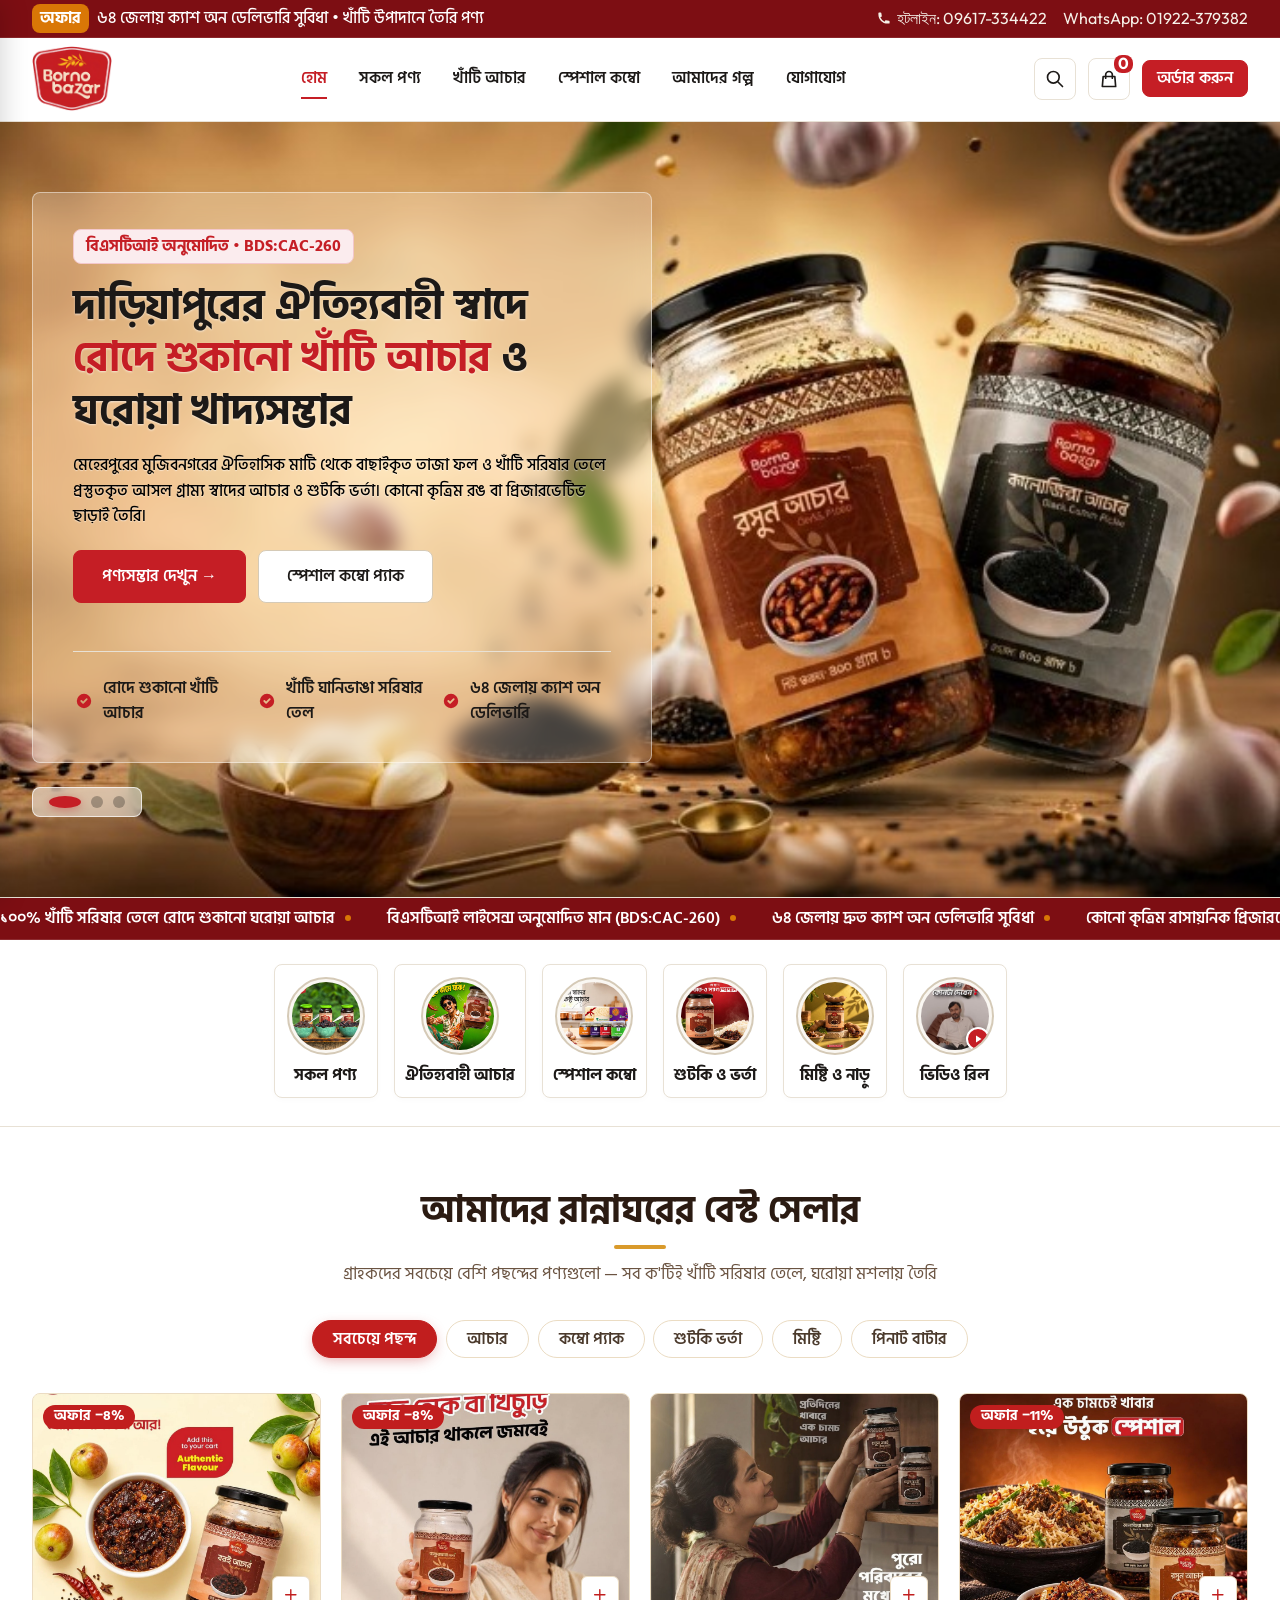
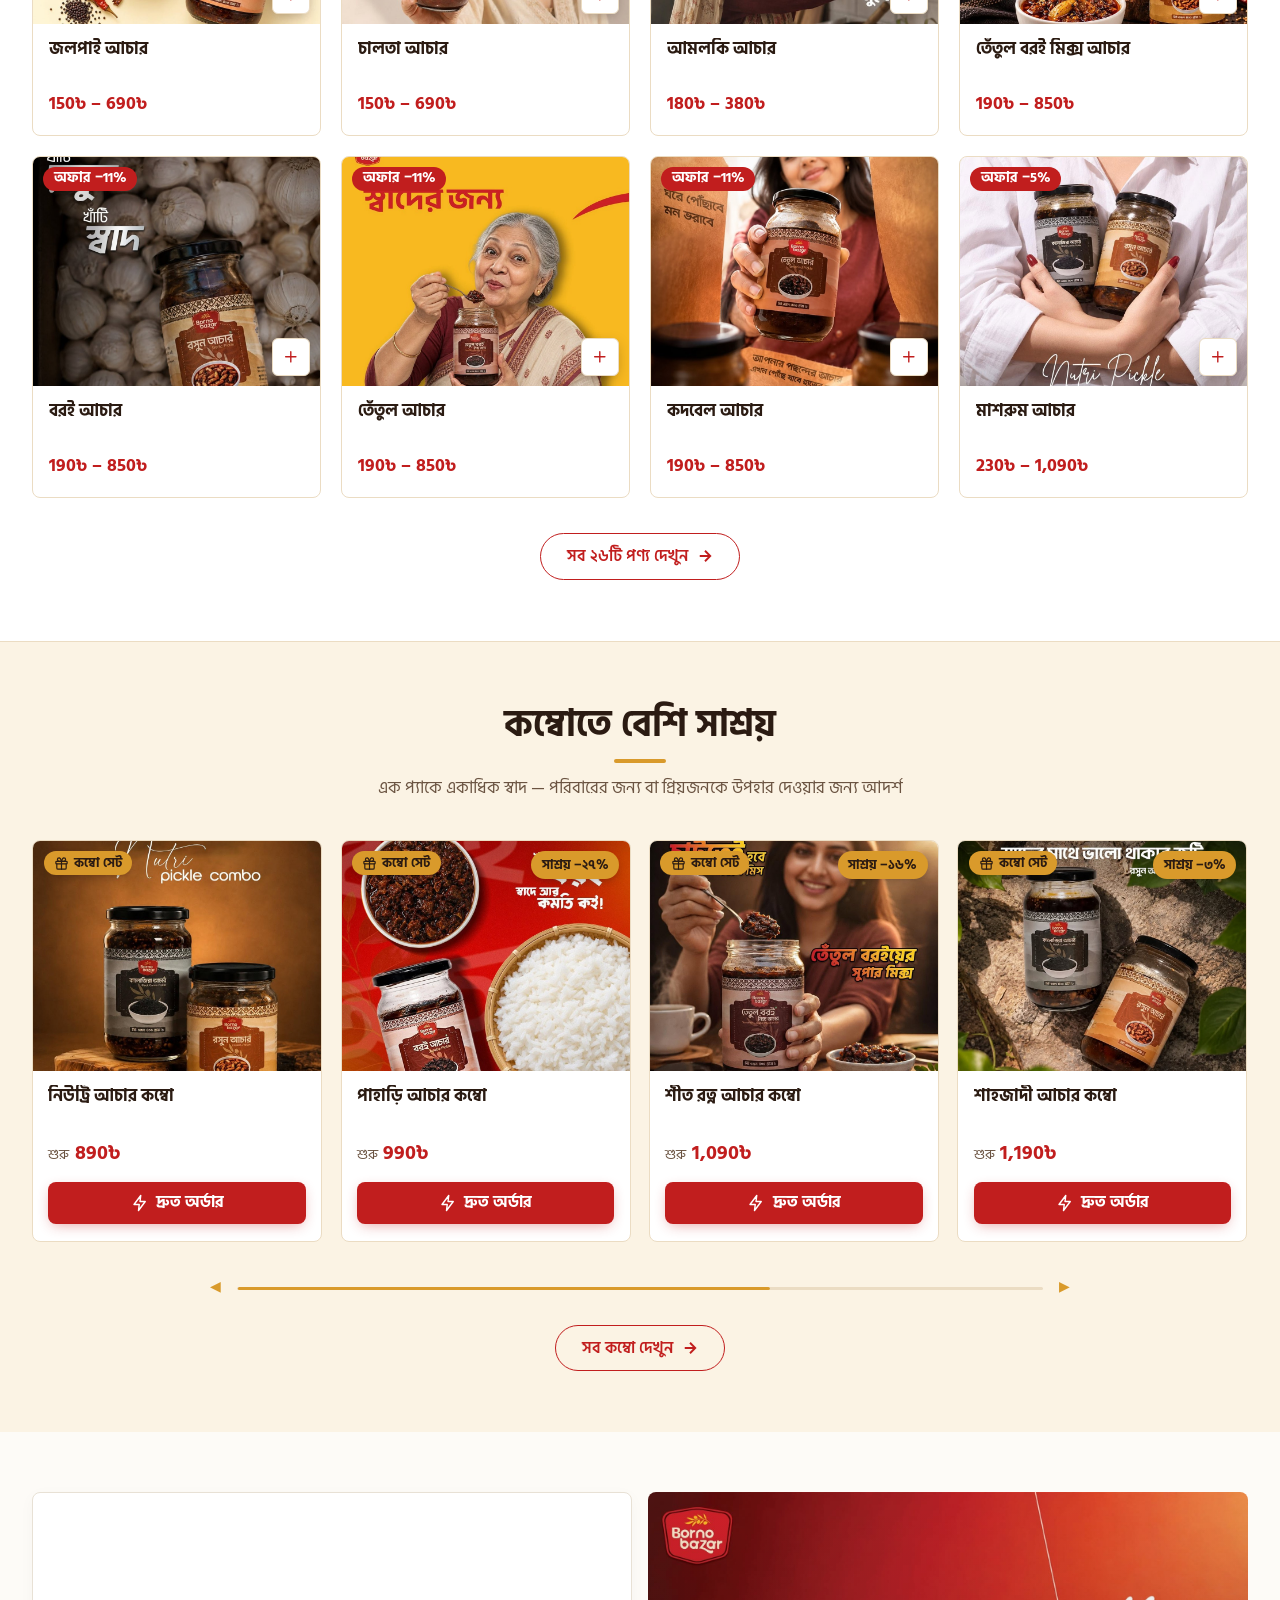
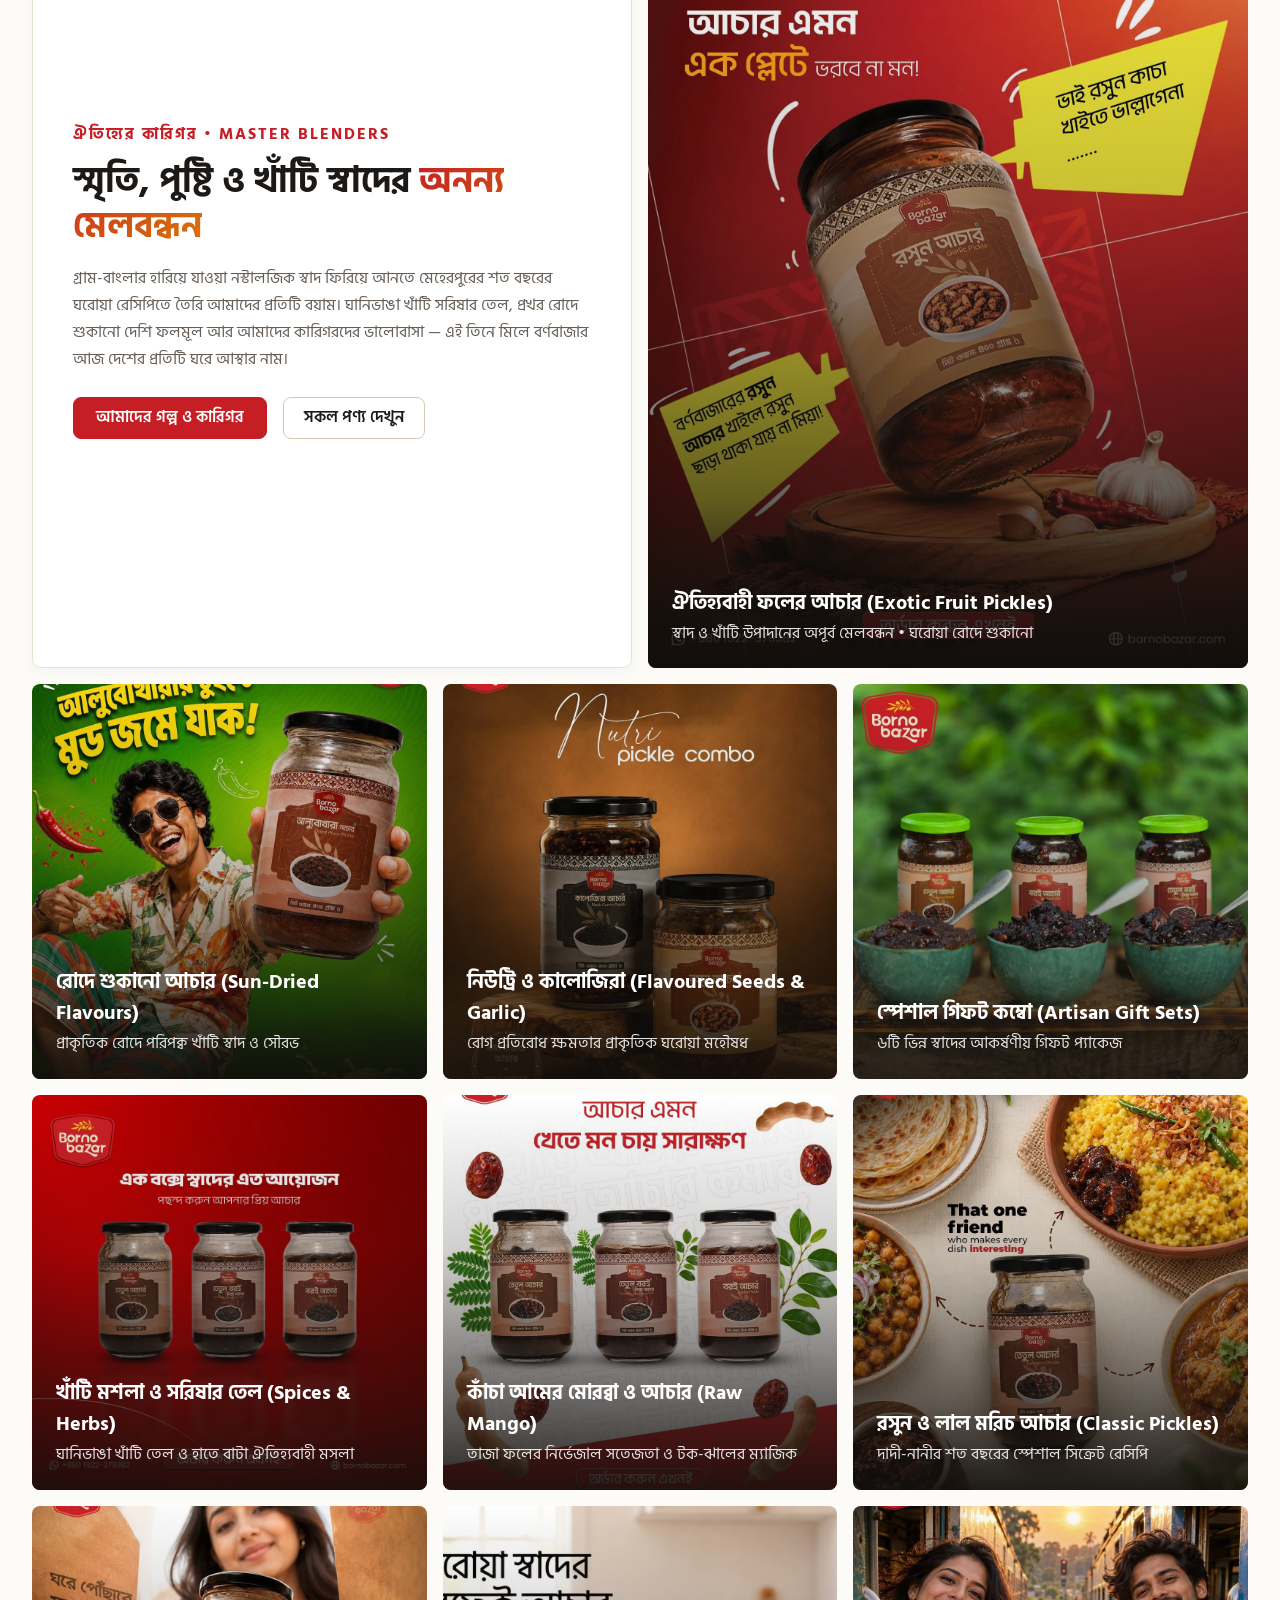
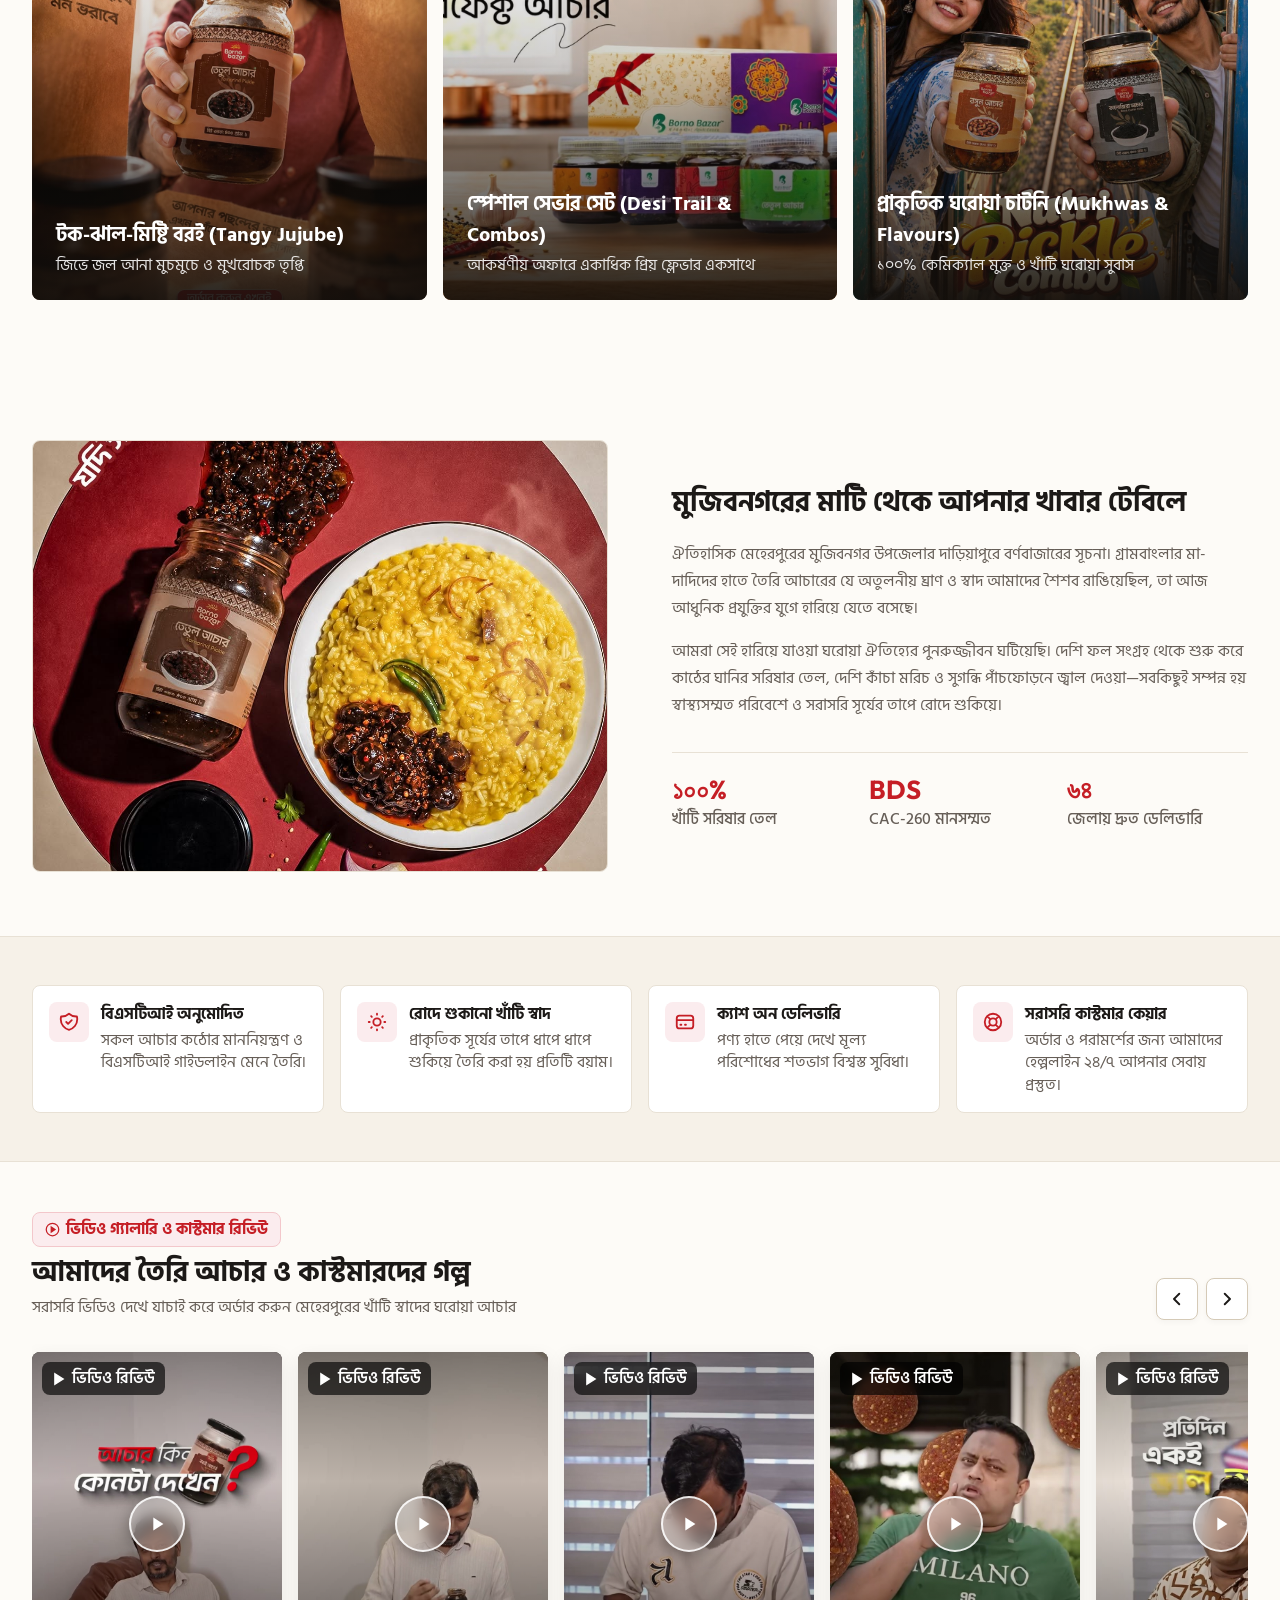
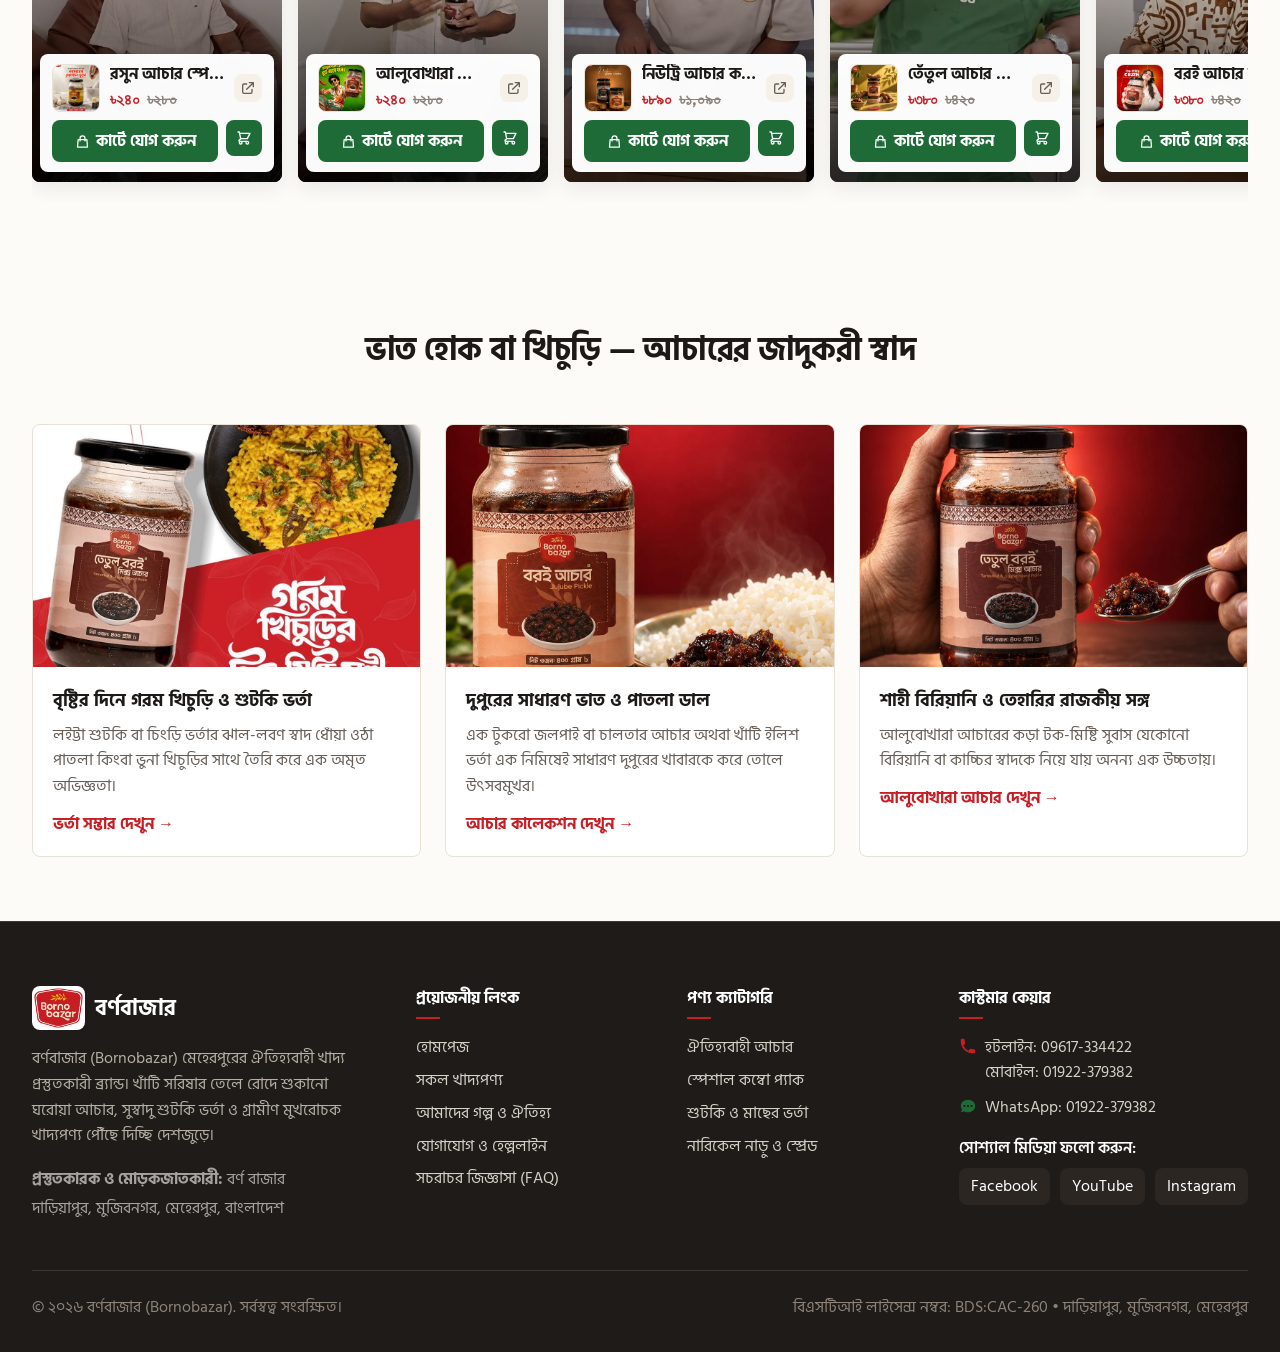
==== commit 8dad5888: "Update homepage with best sellers & combo sections and fix combo order button icon sizing" ====
--- a/index.html
+++ b/index.html
@@ -20,7 +20,7 @@
   <meta property="og:locale" content="bn_BD">
 
   <!-- Stylesheet -->
-  <link rel="stylesheet" href="css/styles.css?v=4.3">
+  <link rel="stylesheet" href="css/styles.css?v=4.6">
 
   <!-- Schema.org JSON-LD -->
   <script type="application/ld+json">
@@ -323,8 +323,253 @@
       </div>
     </section>
 
-    <!-- BUNDLE & COMBO SPOTLIGHT (POPULAR SAVER SETS) -->
-    <section class="bb-combo-spotlight" id="home-combo-spotlight"></section>
+    <!-- ================= BEST SELLERS (আমাদের রান্নাঘরের বেস্ট সেলার) ================= -->
+    <section class="section feat-strip" id="best">
+      <div class="bb-container">
+        <div class="section-head">
+          <h2>আমাদের রান্নাঘরের বেস্ট সেলার</h2>
+          <p>গ্রাহকদের সবচেয়ে বেশি পছন্দের পণ্যগুলো — সব ক'টিই খাঁটি সরিষার তেলে, ঘরোয়া মশলায় তৈরি</p>
+        </div>
+        <div class="home-tabs" id="home-tabs">
+          <button class="tab active" data-cat="all">সবচেয়ে পছন্দ</button>
+          <button class="tab" data-cat="achar">আচার</button>
+          <button class="tab" data-cat="kombo">কম্বো প্যাক</button>
+          <button class="tab" data-cat="shutki">শুটকি ভর্তা</button>
+          <button class="tab" data-cat="mithai">মিষ্টি</button>
+          <button class="tab" data-cat="peanut">পিনাট বাটার</button>
+        </div>
+        <div class="grid" id="best-grid">
+          <article class="card" data-cat="achar">
+            <div class="card-media">
+              <div class="card-badges">
+                <span class="badge sale">অফার −৪%</span>
+              </div>
+              <a href="product.html?id=268" aria-label="জলপাই আচার">
+                <img class="im-a" src="assets/img/products/jolpai-achar-1.jpg" alt="জলপাই আচার" loading="lazy">
+                <img class="im-b" src="assets/img/products/jolpai-achar-2.jpg" alt="" loading="lazy">
+              </a>
+              <button class="card-qb" data-qb="268" aria-label="দ্রুত অর্ডার — জলপাই আচার" title="দ্রুত অর্ডার">
+                <svg class="ic" viewBox="0 0 24 24" fill="none" stroke="currentColor" stroke-width="1.9" stroke-linecap="round" stroke-linejoin="round" aria-hidden="true"><path d="M12 5v14M5 12h14"/></svg>
+              </button>
+            </div>
+            <div class="card-body">
+              <h3 class="card-title"><a href="product.html?id=268">জলপাই আচার</a></h3>
+              <div class="card-price">
+                <span class="price">150৳ – 690৳</span>
+              </div>
+            </div>
+          </article>
+          <article class="card" data-cat="achar">
+            <div class="card-media">
+              <div class="card-badges">
+                <span class="badge sale">অফার −৪%</span>
+              </div>
+              <a href="product.html?id=265" aria-label="চালতা আচার">
+                <img class="im-a" src="assets/img/products/chalta-achar-1.jpg" alt="চালতা আচার" loading="lazy">
+                <img class="im-b" src="assets/img/products/chalta-achar-2.jpg" alt="" loading="lazy">
+              </a>
+              <button class="card-qb" data-qb="265" aria-label="দ্রুত অর্ডার — চালতা আচার" title="দ্রুত অর্ডার">
+                <svg class="ic" viewBox="0 0 24 24" fill="none" stroke="currentColor" stroke-width="1.9" stroke-linecap="round" stroke-linejoin="round" aria-hidden="true"><path d="M12 5v14M5 12h14"/></svg>
+              </button>
+            </div>
+            <div class="card-body">
+              <h3 class="card-title"><a href="product.html?id=265">চালতা আচার</a></h3>
+              <div class="card-price">
+                <span class="price">150৳ – 690৳</span>
+              </div>
+            </div>
+          </article>
+          <article class="card" data-cat="achar">
+            <div class="card-media">
+              <a href="product.html?id=274" aria-label="আমলকি আচার">
+                <img class="im-a" src="assets/img/products/amlaki-achar-1.jpg" alt="আমলকি আচার" loading="lazy">
+                <img class="im-b" src="assets/img/products/amlaki-achar-2.jpg" alt="" loading="lazy">
+              </a>
+              <button class="card-qb" data-qb="274" aria-label="দ্রুত অর্ডার — আমলকি আচার" title="দ্রুত অর্ডার">
+                <svg class="ic" viewBox="0 0 24 24" fill="none" stroke="currentColor" stroke-width="1.9" stroke-linecap="round" stroke-linejoin="round" aria-hidden="true"><path d="M12 5v14M5 12h14"/></svg>
+              </button>
+            </div>
+            <div class="card-body">
+              <h3 class="card-title"><a href="product.html?id=274">আমলকি আচার</a></h3>
+              <div class="card-price">
+                <span class="price">180৳ – 380৳</span>
+              </div>
+            </div>
+          </article>
+          <article class="card" data-cat="achar">
+            <div class="card-media">
+              <div class="card-badges">
+                <span class="badge sale">অফার −১১%</span>
+              </div>
+              <a href="product.html?id=305" aria-label="তেঁতুল বরই মিক্স আচার">
+                <img class="im-a" src="assets/img/products/tetul-boroi-mix-achar-1.jpg" alt="তেঁতুল বরই মিক্স আচার" loading="lazy">
+                <img class="im-b" src="assets/img/products/tetul-boroi-mix-achar-2.jpg" alt="" loading="lazy">
+              </a>
+              <button class="card-qb" data-qb="305" aria-label="দ্রুত অর্ডার — তেঁতুল বরই মিক্স আচার" title="দ্রুত অর্ডার">
+                <svg class="ic" viewBox="0 0 24 24" fill="none" stroke="currentColor" stroke-width="1.9" stroke-linecap="round" stroke-linejoin="round" aria-hidden="true"><path d="M12 5v14M5 12h14"/></svg>
+              </button>
+            </div>
+            <div class="card-body">
+              <h3 class="card-title"><a href="product.html?id=305">তেঁতুল বরই মিক্স আচার</a></h3>
+              <div class="card-price">
+                <span class="price">190৳ – 850৳</span>
+              </div>
+            </div>
+          </article>
+          <article class="card" data-cat="achar">
+            <div class="card-media">
+              <div class="card-badges">
+                <span class="badge sale">অফার −১১%</span>
+              </div>
+              <a href="product.html?id=302" aria-label="বরই আচার">
+                <img class="im-a" src="assets/img/products/boroi-achar-1.jpg" alt="বরই আচার" loading="lazy">
+                <img class="im-b" src="assets/img/products/boroi-achar-2.jpg" alt="" loading="lazy">
+              </a>
+              <button class="card-qb" data-qb="302" aria-label="দ্রুত অর্ডার — বরই আচার" title="দ্রুত অর্ডার">
+                <svg class="ic" viewBox="0 0 24 24" fill="none" stroke="currentColor" stroke-width="1.9" stroke-linecap="round" stroke-linejoin="round" aria-hidden="true"><path d="M12 5v14M5 12h14"/></svg>
+              </button>
+            </div>
+            <div class="card-body">
+              <h3 class="card-title"><a href="product.html?id=302">বরই আচার</a></h3>
+              <div class="card-price">
+                <span class="price">190৳ – 850৳</span>
+              </div>
+            </div>
+          </article>
+          <article class="card" data-cat="achar">
+            <div class="card-media">
+              <div class="card-badges">
+                <span class="badge sale">অফার −১১%</span>
+              </div>
+              <a href="product.html?id=298" aria-label="তেঁতুল আচার">
+                <img class="im-a" src="assets/img/products/tetul-achar-1.jpg" alt="তেঁতুল আচার" loading="lazy">
+                <img class="im-b" src="assets/img/products/tetul-achar-2.jpg" alt="" loading="lazy">
+              </a>
+              <button class="card-qb" data-qb="298" aria-label="দ্রুত অর্ডার — তেঁতুল আচার" title="দ্রুত অর্ডার">
+                <svg class="ic" viewBox="0 0 24 24" fill="none" stroke="currentColor" stroke-width="1.9" stroke-linecap="round" stroke-linejoin="round" aria-hidden="true"><path d="M12 5v14M5 12h14"/></svg>
+              </button>
+            </div>
+            <div class="card-body">
+              <h3 class="card-title"><a href="product.html?id=298">তেঁতুল আচার</a></h3>
+              <div class="card-price">
+                <span class="price">190৳ – 850৳</span>
+              </div>
+            </div>
+          </article>
+          <article class="card" data-cat="achar">
+            <div class="card-media">
+              <div class="card-badges">
+                <span class="badge sale">অফার −১১%</span>
+              </div>
+              <a href="product.html?id=271" aria-label="কদবেল আচার">
+                <img class="im-a" src="assets/img/products/kodbel-achar-1.jpg" alt="কদবেল আচার" loading="lazy">
+                <img class="im-b" src="assets/img/products/kodbel-achar-2.jpg" alt="" loading="lazy">
+              </a>
+              <button class="card-qb" data-qb="271" aria-label="দ্রুত অর্ডার — কদবেল আচার" title="দ্রুত অর্ডার">
+                <svg class="ic" viewBox="0 0 24 24" fill="none" stroke="currentColor" stroke-width="1.9" stroke-linecap="round" stroke-linejoin="round" aria-hidden="true"><path d="M12 5v14M5 12h14"/></svg>
+              </button>
+            </div>
+            <div class="card-body">
+              <h3 class="card-title"><a href="product.html?id=271">কদবেল আচার</a></h3>
+              <div class="card-price">
+                <span class="price">190৳ – 850৳</span>
+              </div>
+            </div>
+          </article>
+          <article class="card" data-cat="achar">
+            <div class="card-media">
+              <div class="card-badges">
+                <span class="badge sale">অফার −৫%</span>
+              </div>
+              <a href="product.html?id=321" aria-label="মাশরুম আচার">
+                <img class="im-a" src="assets/img/products/mushroom-achar-1.jpg" alt="মাশরুম আচার" loading="lazy">
+                <img class="im-b" src="assets/img/products/mushroom-achar-2.jpg" alt="" loading="lazy">
+              </a>
+              <button class="card-qb" data-qb="321" aria-label="দ্রুত অর্ডার — মাশরুম আচার" title="দ্রুত অর্ডার">
+                <svg class="ic" viewBox="0 0 24 24" fill="none" stroke="currentColor" stroke-width="1.9" stroke-linecap="round" stroke-linejoin="round" aria-hidden="true"><path d="M12 5v14M5 12h14"/></svg>
+              </button>
+            </div>
+            <div class="card-body">
+              <h3 class="card-title"><a href="product.html?id=321">মাশরুম আচার</a></h3>
+              <div class="card-price">
+                <span class="price">230৳ – 1,090৳</span>
+              </div>
+            </div>
+          </article>
+        </div>
+        <div style="text-align:center;margin-top:2.2rem">
+          <a class="btn ghost" href="shop.html">সব ২৬টি পণ্য দেখুন <svg width="16" height="16" viewBox="0 0 24 24" fill="none" stroke="currentColor" stroke-width="2.5"><path d="M5 12h14M12 5l7 7-7 7"/></svg></a>
+        </div>
+      </div>
+    </section>
+
+    <!-- ================= COMBO & BUNDLE OFFERS (কম্বোতে বেশি সাশ্রয়) ================= -->
+    <section class="section" id="combos">
+      <div class="bb-container">
+        <div class="section-head">
+          <h2>কম্বোতে বেশি সাশ্রয়</h2>
+          <p>এক প্যাকে একাধিক স্বাদ — পরিবারের জন্য বা প্রিয়জনকে উপহার দেওয়ার জন্য আদর্শ</p>
+        </div>
+        <div class="combo-row" id="combo-grid">
+          <article class="combo-card">
+            <a href="product.html?id=399"><img src="assets/img/products/nutri-achar-combo-1.jpg" alt="নিউট্রি আচার কম্বো" loading="lazy"></a>
+            <span class="badge combo combo-tag"><svg class="ic" viewBox="0 0 24 24" fill="none" stroke="currentColor" stroke-width="1.9" stroke-linecap="round" stroke-linejoin="round" aria-hidden="true"><rect x="3" y="8.5" width="18" height="4" rx="1"/><path d="M4.5 12.5V19a2 2 0 0 0 2 2h11a2 2 0 0 0 2-2v-6.5"/><path d="M12 8.5v12.5"/><path d="M12 8.5S10.6 3 8.2 3a2.4 2.4 0 0 0 0 5.5z"/><path d="M12 8.5S13.4 3 15.8 3a2.4 2.4 0 0 1 0 5.5z"/></svg> কম্বো সেট</span>
+            <div class="combo-body">
+              <h3><a href="product.html?id=399">নিউট্রি আচার কম্বো</a></h3>
+              <div class="combo-price"><small>শুরু</small> <b>890৳</b></div>
+              <button class="btn" data-qb="399"><svg class="ic" viewBox="0 0 24 24" fill="none" stroke="currentColor" stroke-width="1.9" stroke-linecap="round" stroke-linejoin="round" aria-hidden="true"><path d="M13 2 4 14h7l-1 8 9-12h-7z"/></svg> দ্রুত অর্ডার</button>
+            </div>
+          </article>
+          <article class="combo-card">
+            <a href="product.html?id=390"><img src="assets/img/products/pahari-achar-combo-1.jpg" alt="পাহাড়ি আচার কম্বো" loading="lazy"></a>
+            <span class="badge combo combo-tag"><svg class="ic" viewBox="0 0 24 24" fill="none" stroke="currentColor" stroke-width="1.9" stroke-linecap="round" stroke-linejoin="round" aria-hidden="true"><rect x="3" y="8.5" width="18" height="4" rx="1"/><path d="M4.5 12.5V19a2 2 0 0 0 2 2h11a2 2 0 0 0 2-2v-6.5"/><path d="M12 8.5v12.5"/><path d="M12 8.5S10.6 3 8.2 3a2.4 2.4 0 0 0 0 5.5z"/><path d="M12 8.5S13.4 3 15.8 3a2.4 2.4 0 0 1 0 5.5z"/></svg> কম্বো সেট</span>
+            <span class="combo-save">সাশ্রয় −২৭%</span>
+            <div class="combo-body">
+              <h3><a href="product.html?id=390">পাহাড়ি আচার কম্বো</a></h3>
+              <div class="combo-price"><small>শুরু</small> <b>990৳</b></div>
+              <button class="btn" data-qb="390"><svg class="ic" viewBox="0 0 24 24" fill="none" stroke="currentColor" stroke-width="1.9" stroke-linecap="round" stroke-linejoin="round" aria-hidden="true"><path d="M13 2 4 14h7l-1 8 9-12h-7z"/></svg> দ্রুত অর্ডার</button>
+            </div>
+          </article>
+          <article class="combo-card">
+            <a href="product.html?id=404"><img src="assets/img/products/shitrongo-achar-combo-1.jpg" alt="শীত রত্ন আচার কম্বো" loading="lazy"></a>
+            <span class="badge combo combo-tag"><svg class="ic" viewBox="0 0 24 24" fill="none" stroke="currentColor" stroke-width="1.9" stroke-linecap="round" stroke-linejoin="round" aria-hidden="true"><rect x="3" y="8.5" width="18" height="4" rx="1"/><path d="M4.5 12.5V19a2 2 0 0 0 2 2h11a2 2 0 0 0 2-2v-6.5"/><path d="M12 8.5v12.5"/><path d="M12 8.5S10.6 3 8.2 3a2.4 2.4 0 0 0 0 5.5z"/><path d="M12 8.5S13.4 3 15.8 3a2.4 2.4 0 0 1 0 5.5z"/></svg> কম্বো সেট</span>
+            <span class="combo-save">সাশ্রয় −১৬%</span>
+            <div class="combo-body">
+              <h3><a href="product.html?id=404">শীত রত্ন আচার কম্বো</a></h3>
+              <div class="combo-price"><small>শুরু</small> <b>1,090৳</b></div>
+              <button class="btn" data-qb="404"><svg class="ic" viewBox="0 0 24 24" fill="none" stroke="currentColor" stroke-width="1.9" stroke-linecap="round" stroke-linejoin="round" aria-hidden="true"><path d="M13 2 4 14h7l-1 8 9-12h-7z"/></svg> দ্রুত অর্ডার</button>
+            </div>
+          </article>
+          <article class="combo-card">
+            <a href="product.html?id=396"><img src="assets/img/products/shahzadi-achar-combo-1.jpg" alt="শাহজাদী আচার কম্বো" loading="lazy"></a>
+            <span class="badge combo combo-tag"><svg class="ic" viewBox="0 0 24 24" fill="none" stroke="currentColor" stroke-width="1.9" stroke-linecap="round" stroke-linejoin="round" aria-hidden="true"><rect x="3" y="8.5" width="18" height="4" rx="1"/><path d="M4.5 12.5V19a2 2 0 0 0 2 2h11a2 2 0 0 0 2-2v-6.5"/><path d="M12 8.5v12.5"/><path d="M12 8.5S10.6 3 8.2 3a2.4 2.4 0 0 0 0 5.5z"/><path d="M12 8.5S13.4 3 15.8 3a2.4 2.4 0 0 1 0 5.5z"/></svg> কম্বো সেট</span>
+            <span class="combo-save">সাশ্রয় −৩%</span>
+            <div class="combo-body">
+              <h3><a href="product.html?id=396">শাহজাদী আচার কম্বো</a></h3>
+              <div class="combo-price"><small>শুরু</small> <b>1,190৳</b></div>
+              <button class="btn" data-qb="396"><svg class="ic" viewBox="0 0 24 24" fill="none" stroke="currentColor" stroke-width="1.9" stroke-linecap="round" stroke-linejoin="round" aria-hidden="true"><path d="M13 2 4 14h7l-1 8 9-12h-7z"/></svg> দ্রুত অর্ডার</button>
+            </div>
+          </article>
+          <article class="combo-card">
+            <a href="product.html?id=387"><img src="assets/img/products/6-pack-achar-combo-1.jpg" alt="৬ প্যাক আচার কম্বো" loading="lazy"></a>
+            <span class="badge combo combo-tag"><svg class="ic" viewBox="0 0 24 24" fill="none" stroke="currentColor" stroke-width="1.9" stroke-linecap="round" stroke-linejoin="round" aria-hidden="true"><rect x="3" y="8.5" width="18" height="4" rx="1"/><path d="M4.5 12.5V19a2 2 0 0 0 2 2h11a2 2 0 0 0 2-2v-6.5"/><path d="M12 8.5v12.5"/><path d="M12 8.5S10.6 3 8.2 3a2.4 2.4 0 0 0 0 5.5z"/><path d="M12 8.5S13.4 3 15.8 3a2.4 2.4 0 0 1 0 5.5z"/></svg> কম্বো সেট</span>
+            <div class="combo-body">
+              <h3><a href="product.html?id=387">৬ প্যাক আচার কম্বো</a></h3>
+              <div class="combo-price"><small>শুরু</small> <b>1,190৳</b></div>
+              <button class="btn" data-qb="387"><svg class="ic" viewBox="0 0 24 24" fill="none" stroke="currentColor" stroke-width="1.9" stroke-linecap="round" stroke-linejoin="round" aria-hidden="true"><path d="M13 2 4 14h7l-1 8 9-12h-7z"/></svg> দ্রুত অর্ডার</button>
+            </div>
+          </article>
+        </div>
+        <div class="slider-ctrl" aria-hidden="true">
+          <button type="button" class="s-arrow" id="combo-prev" aria-label="পূর্ববর্তী">&#9664;</button>
+          <div class="s-track"><div class="s-thumb" id="combo-thumb"></div></div>
+          <button type="button" class="s-arrow" id="combo-next" aria-label="পরবর্তী">&#9654;</button>
+        </div>
+        <div style="text-align:center;margin-top:1.6rem">
+          <a class="btn ghost" href="shop.html?cat=kombo">সব কম্বো দেখুন <svg width="16" height="16" viewBox="0 0 24 24" fill="none" stroke="currentColor" stroke-width="2.5"><path d="M5 12h14M12 5l7 7-7 7"/></svg></a>
+        </div>
+      </div>
+    </section>
 
 
 
@@ -441,364 +686,7 @@
       </div>
     </section>
 
-    <!-- FEATURED PRODUCTS SECTION -->
-    <section class="bb-products-section">
-      <div class="bb-container">
-        <div class="bb-section-header">
-          <h2 class="bb-section-title">জনপ্রিয় খাদ্যপণ্যসমূহ</h2>
-        </div>
-
-        <!-- Homepage Product Tabs -->
-        <div class="bb-filter-bar" id="home-product-tabs">
-          <button type="button" class="bb-filter-pill active" data-home-tab="all">সকল পণ্য</button>
-          <button type="button" class="bb-filter-pill" data-home-tab="আচার">আচার</button>
-          <button type="button" class="bb-filter-pill" data-home-tab="স্পেশাল কম্বো">কম্বো অফার</button>
-          <button type="button" class="bb-filter-pill" data-home-tab="শুটকি ভর্তা">শুটকি ভর্তা</button>
-          <button type="button" class="bb-filter-pill" data-home-tab="নাড়ু ও স্প্রেড">নাড়ু ও স্প্রেড</button>
-        </div>
-
-        <!-- Dynamic Featured Products Grid -->
-        <div class="bb-product-grid" id="home-featured-grid">
-
-          <div class="bb-product-card" data-id="BB-COM-001">
-            <div class="bb-card-image-wrap">
-              <div class="bb-badge-stack">
-                <span class="bb-card-badge bb-badge-sale">ছাড়ে</span>
-                <span class="bb-card-badge bb-badge-bsti">BSTI অনুমোদিত</span>
-                <span class="bb-card-badge bb-badge-combo">কম্বো প্যাক</span>
-              </div>
-              <a href="product.html?id=BB-COM-001">
-                <img src="All images/724500930_995387276435925_6032589404291467890_n.jpg" alt="৬ প্যাক আচার কম্বো" loading="lazy">
-              </a>
-            </div>
-            <div class="bb-card-cat">স্পেশাল কম্বো</div>
-            <h3 class="bb-card-title">
-              <a href="product.html?id=BB-COM-001">৬ প্যাক আচার কম্বো</a>
-            </h3>
-            <div class="bb-card-weights">
-              <svg width="14" height="14" viewBox="0 0 20 20" fill="currentColor">
-                <path fill-rule="evenodd" d="M10 2a1 1 0 00-1 1v1a1 1 0 002 0V3a1 1 0 00-1-1zM4 6a2 2 0 012-2h8a2 2 0 012 2v2H4V6zm-2 4a2 2 0 012-2h12a2 2 0 012 2v6a2 2 0 01-2 2H4a2 2 0 01-2-2v-6z" clip-rule="evenodd"/>
-              </svg>
-              <span>1.2 kg, 1.5 kg</span>
-            </div>
-            <div class="bb-card-price-row">
-              <span class="bb-price-current">৳১,১৯০</span>
-              <span class="bb-price-regular">৳১,২৬০</span>
-            </div>
-            <div class="bb-card-actions">
-              <button class="bb-btn bb-btn-primary bb-btn-sm bb-btn-full" onclick="Bornobazar.addToCart('BB-COM-001', '1.2 kg')">
-                <svg width="15" height="15" fill="none" viewBox="0 0 24 24" stroke="currentColor">
-                  <path stroke-linecap="round" stroke-linejoin="round" stroke-width="2" d="M16 11V7a4 4 0 00-8 0v4M5 9h14l1 12H4L5 9z"/>
-                </svg>
-                অর্ডার করুন
-              </button>
-            </div>
-          </div>
-
-          <div class="bb-product-card" data-id="BB-COM-006">
-            <div class="bb-card-image-wrap">
-              <div class="bb-badge-stack">
-                <span class="bb-card-badge bb-badge-sale">ছাড়ে</span>
-                <span class="bb-card-badge bb-badge-bsti">BSTI অনুমোদিত</span>
-                <span class="bb-card-badge bb-badge-combo">কম্বো প্যাক</span>
-              </div>
-              <a href="product.html?id=BB-COM-006">
-                <img src="All images/788601539_1056888763619109_5968941487902862885_n.jpg" alt="নিউট্রি আচার কম্বো" loading="lazy">
-              </a>
-            </div>
-            <div class="bb-card-cat">স্পেশাল কম্বো</div>
-            <h3 class="bb-card-title">
-              <a href="product.html?id=BB-COM-006">নিউট্রি আচার কম্বো</a>
-            </h3>
-            <div class="bb-card-weights">
-              <svg width="14" height="14" viewBox="0 0 20 20" fill="currentColor">
-                <path fill-rule="evenodd" d="M10 2a1 1 0 00-1 1v1a1 1 0 002 0V3a1 1 0 00-1-1zM4 6a2 2 0 012-2h8a2 2 0 012 2v2H4V6zm-2 4a2 2 0 012-2h12a2 2 0 012 2v6a2 2 0 01-2 2H4a2 2 0 01-2-2v-6z" clip-rule="evenodd"/>
-              </svg>
-              <span>800 gm, 1 kg</span>
-            </div>
-            <div class="bb-card-price-row">
-              <span class="bb-price-current">৳৮৯০</span>
-              <span class="bb-price-regular">৳১,০৯০</span>
-            </div>
-            <div class="bb-card-actions">
-              <button class="bb-btn bb-btn-primary bb-btn-sm bb-btn-full" onclick="Bornobazar.addToCart('BB-COM-006', '800 gm')">
-                <svg width="15" height="15" fill="none" viewBox="0 0 24 24" stroke="currentColor">
-                  <path stroke-linecap="round" stroke-linejoin="round" stroke-width="2" d="M16 11V7a4 4 0 00-8 0v4M5 9h14l1 12H4L5 9z"/>
-                </svg>
-                অর্ডার করুন
-              </button>
-            </div>
-          </div>
-
-          <div class="bb-product-card" data-id="BB-ACH-002">
-            <div class="bb-card-image-wrap">
-              <div class="bb-badge-stack">
-                <span class="bb-card-badge bb-badge-sale">ছাড়ে</span>
-                <span class="bb-card-badge bb-badge-bsti">BSTI অনুমোদিত</span>
-                
-              </div>
-              <a href="product.html?id=BB-ACH-002">
-                <img src="All images/779787836_1049495257691793_4108399455579486072_n.jpg" alt="আলুবোখারা আচার" loading="lazy">
-              </a>
-            </div>
-            <div class="bb-card-cat">আচার</div>
-            <h3 class="bb-card-title">
-              <a href="product.html?id=BB-ACH-002">আলুবোখারা আচার</a>
-            </h3>
-            <div class="bb-card-weights">
-              <svg width="14" height="14" viewBox="0 0 20 20" fill="currentColor">
-                <path fill-rule="evenodd" d="M10 2a1 1 0 00-1 1v1a1 1 0 002 0V3a1 1 0 00-1-1zM4 6a2 2 0 012-2h8a2 2 0 012 2v2H4V6zm-2 4a2 2 0 012-2h12a2 2 0 012 2v6a2 2 0 01-2 2H4a2 2 0 01-2-2v-6z" clip-rule="evenodd"/>
-              </svg>
-              <span>200 gm, 250 gm, 400 gm, 500 gm, 1000 gm</span>
-            </div>
-            <div class="bb-card-price-row">
-              <span class="bb-price-current">৳২৪০</span>
-              <span class="bb-price-regular">৳১,১৯০</span>
-            </div>
-            <div class="bb-card-actions">
-              <button class="bb-btn bb-btn-primary bb-btn-sm bb-btn-full" onclick="Bornobazar.addToCart('BB-ACH-002', '200 gm')">
-                <svg width="15" height="15" fill="none" viewBox="0 0 24 24" stroke="currentColor">
-                  <path stroke-linecap="round" stroke-linejoin="round" stroke-width="2" d="M16 11V7a4 4 0 00-8 0v4M5 9h14l1 12H4L5 9z"/>
-                </svg>
-                অর্ডার করুন
-              </button>
-            </div>
-          </div>
-
-          <div class="bb-product-card" data-id="BB-ACH-007">
-            <div class="bb-card-image-wrap">
-              <div class="bb-badge-stack">
-                <span class="bb-card-badge bb-badge-sale">ছাড়ে</span>
-                
-                
-              </div>
-              <a href="product.html?id=BB-ACH-007">
-                <img src="All images/758543601_1029173546390631_766226898798539780_n.jpg" alt="তেঁতুল আচার" loading="lazy">
-              </a>
-            </div>
-            <div class="bb-card-cat">আচার</div>
-            <h3 class="bb-card-title">
-              <a href="product.html?id=BB-ACH-007">তেঁতুল আচার</a>
-            </h3>
-            <div class="bb-card-weights">
-              <svg width="14" height="14" viewBox="0 0 20 20" fill="currentColor">
-                <path fill-rule="evenodd" d="M10 2a1 1 0 00-1 1v1a1 1 0 002 0V3a1 1 0 00-1-1zM4 6a2 2 0 012-2h8a2 2 0 012 2v2H4V6zm-2 4a2 2 0 012-2h12a2 2 0 012 2v6a2 2 0 01-2 2H4a2 2 0 01-2-2v-6z" clip-rule="evenodd"/>
-              </svg>
-              <span>200 gm, 250 gm, 400 gm, 500 gm, 1000 gm</span>
-            </div>
-            <div class="bb-card-price-row">
-              <span class="bb-price-current">৳১৯০</span>
-              <span class="bb-price-regular">৳৮৫০</span>
-            </div>
-            <div class="bb-card-actions">
-              <button class="bb-btn bb-btn-primary bb-btn-sm bb-btn-full" onclick="Bornobazar.addToCart('BB-ACH-007', '200 gm')">
-                <svg width="15" height="15" fill="none" viewBox="0 0 24 24" stroke="currentColor">
-                  <path stroke-linecap="round" stroke-linejoin="round" stroke-width="2" d="M16 11V7a4 4 0 00-8 0v4M5 9h14l1 12H4L5 9z"/>
-                </svg>
-                অর্ডার করুন
-              </button>
-            </div>
-          </div>
-
-          <div class="bb-product-card" data-id="BB-ACH-012">
-            <div class="bb-card-image-wrap">
-              <div class="bb-badge-stack">
-                <span class="bb-card-badge bb-badge-sale">ছাড়ে</span>
-                <span class="bb-card-badge bb-badge-bsti">BSTI অনুমোদিত</span>
-                
-              </div>
-              <a href="product.html?id=BB-ACH-012">
-                <img src="All images/761355190_1034052569236062_78667506752820005_n.jpg" alt="রসুন আচার (স্পেশাল টুইস্ট)" loading="lazy">
-              </a>
-            </div>
-            <div class="bb-card-cat">আচার</div>
-            <h3 class="bb-card-title">
-              <a href="product.html?id=BB-ACH-012">রসুন আচার (স্পেশাল টুইস্ট)</a>
-            </h3>
-            <div class="bb-card-weights">
-              <svg width="14" height="14" viewBox="0 0 20 20" fill="currentColor">
-                <path fill-rule="evenodd" d="M10 2a1 1 0 00-1 1v1a1 1 0 002 0V3a1 1 0 00-1-1zM4 6a2 2 0 012-2h8a2 2 0 012 2v2H4V6zm-2 4a2 2 0 012-2h12a2 2 0 012 2v6a2 2 0 01-2 2H4a2 2 0 01-2-2v-6z" clip-rule="evenodd"/>
-              </svg>
-              <span>200 gm, 250 gm, 400 gm, 500 gm, 1000 gm</span>
-            </div>
-            <div class="bb-card-price-row">
-              <span class="bb-price-current">৳২৪০</span>
-              <span class="bb-price-regular">৳১,১৯০</span>
-            </div>
-            <div class="bb-card-actions">
-              <button class="bb-btn bb-btn-primary bb-btn-sm bb-btn-full" onclick="Bornobazar.addToCart('BB-ACH-012', '200 gm')">
-                <svg width="15" height="15" fill="none" viewBox="0 0 24 24" stroke="currentColor">
-                  <path stroke-linecap="round" stroke-linejoin="round" stroke-width="2" d="M16 11V7a4 4 0 00-8 0v4M5 9h14l1 12H4L5 9z"/>
-                </svg>
-                অর্ডার করুন
-              </button>
-            </div>
-          </div>
-
-          <div class="bb-product-card" data-id="BB-ACH-009">
-            <div class="bb-card-image-wrap">
-              <div class="bb-badge-stack">
-                <span class="bb-card-badge bb-badge-sale">ছাড়ে</span>
-                
-                
-              </div>
-              <a href="product.html?id=BB-ACH-009">
-                <img src="All images/809227374_1069914088983243_167875105315745262_n.jpg" alt="বরই আচার" loading="lazy">
-              </a>
-            </div>
-            <div class="bb-card-cat">আচার</div>
-            <h3 class="bb-card-title">
-              <a href="product.html?id=BB-ACH-009">বরই আচার</a>
-            </h3>
-            <div class="bb-card-weights">
-              <svg width="14" height="14" viewBox="0 0 20 20" fill="currentColor">
-                <path fill-rule="evenodd" d="M10 2a1 1 0 00-1 1v1a1 1 0 002 0V3a1 1 0 00-1-1zM4 6a2 2 0 012-2h8a2 2 0 012 2v2H4V6zm-2 4a2 2 0 012-2h12a2 2 0 012 2v6a2 2 0 01-2 2H4a2 2 0 01-2-2v-6z" clip-rule="evenodd"/>
-              </svg>
-              <span>200 gm, 250 gm, 400 gm, 500 gm, 1000 gm</span>
-            </div>
-            <div class="bb-card-price-row">
-              <span class="bb-price-current">৳১৯০</span>
-              <span class="bb-price-regular">৳৮৫০</span>
-            </div>
-            <div class="bb-card-actions">
-              <button class="bb-btn bb-btn-primary bb-btn-sm bb-btn-full" onclick="Bornobazar.addToCart('BB-ACH-009', '200 gm')">
-                <svg width="15" height="15" fill="none" viewBox="0 0 24 24" stroke="currentColor">
-                  <path stroke-linecap="round" stroke-linejoin="round" stroke-width="2" d="M16 11V7a4 4 0 00-8 0v4M5 9h14l1 12H4L5 9z"/>
-                </svg>
-                অর্ডার করুন
-              </button>
-            </div>
-          </div>
-
-          <div class="bb-product-card" data-id="BB-ACH-018">
-            <div class="bb-card-image-wrap">
-              <div class="bb-badge-stack">
-                <span class="bb-card-badge bb-badge-sale">ছাড়ে</span>
-                
-                
-              </div>
-              <a href="product.html?id=BB-ACH-018">
-                <img src="All images/807386813_1076326418342010_1423256031986250910_n.jpg" alt="বরই আচার (টক-মিষ্টি ক্রাশ)" loading="lazy">
-              </a>
-            </div>
-            <div class="bb-card-cat">আচার</div>
-            <h3 class="bb-card-title">
-              <a href="product.html?id=BB-ACH-018">বরই আচার (টক-মিষ্টি ক্রাশ)</a>
-            </h3>
-            <div class="bb-card-weights">
-              <svg width="14" height="14" viewBox="0 0 20 20" fill="currentColor">
-                <path fill-rule="evenodd" d="M10 2a1 1 0 00-1 1v1a1 1 0 002 0V3a1 1 0 00-1-1zM4 6a2 2 0 012-2h8a2 2 0 012 2v2H4V6zm-2 4a2 2 0 012-2h12a2 2 0 012 2v6a2 2 0 01-2 2H4a2 2 0 01-2-2v-6z" clip-rule="evenodd"/>
-              </svg>
-              <span>400 gm</span>
-            </div>
-            <div class="bb-card-price-row">
-              <span class="bb-price-current">৳৩৮০</span>
-              <span class="bb-price-regular">৳৪৫০</span>
-            </div>
-            <div class="bb-card-actions">
-              <button class="bb-btn bb-btn-primary bb-btn-sm bb-btn-full" onclick="Bornobazar.addToCart('BB-ACH-018', '400 gm')">
-                <svg width="15" height="15" fill="none" viewBox="0 0 24 24" stroke="currentColor">
-                  <path stroke-linecap="round" stroke-linejoin="round" stroke-width="2" d="M16 11V7a4 4 0 00-8 0v4M5 9h14l1 12H4L5 9z"/>
-                </svg>
-                অর্ডার করুন
-              </button>
-            </div>
-          </div>
-
-          <div class="bb-product-card" data-id="BB-ACH-016">
-            <div class="bb-card-image-wrap">
-              <div class="bb-badge-stack">
-                <span class="bb-card-badge bb-badge-sale">ছাড়ে</span>
-                
-                
-              </div>
-              <a href="product.html?id=BB-ACH-016">
-                <img src="All images/813976083_1073010388673613_8899924605867364727_n.jpg" alt="তেঁতুল আচার (প্রিমিয়াম জার)" loading="lazy">
-              </a>
-            </div>
-            <div class="bb-card-cat">আচার</div>
-            <h3 class="bb-card-title">
-              <a href="product.html?id=BB-ACH-016">তেঁতুল আচার (প্রিমিয়াম জার)</a>
-            </h3>
-            <div class="bb-card-weights">
-              <svg width="14" height="14" viewBox="0 0 20 20" fill="currentColor">
-                <path fill-rule="evenodd" d="M10 2a1 1 0 00-1 1v1a1 1 0 002 0V3a1 1 0 00-1-1zM4 6a2 2 0 012-2h8a2 2 0 012 2v2H4V6zm-2 4a2 2 0 012-2h12a2 2 0 012 2v6a2 2 0 01-2 2H4a2 2 0 01-2-2v-6z" clip-rule="evenodd"/>
-              </svg>
-              <span>400 gm</span>
-            </div>
-            <div class="bb-card-price-row">
-              <span class="bb-price-current">৳৩৮০</span>
-              <span class="bb-price-regular">৳৪৫০</span>
-            </div>
-            <div class="bb-card-actions">
-              <button class="bb-btn bb-btn-primary bb-btn-sm bb-btn-full" onclick="Bornobazar.addToCart('BB-ACH-016', '400 gm')">
-                <svg width="15" height="15" fill="none" viewBox="0 0 24 24" stroke="currentColor">
-                  <path stroke-linecap="round" stroke-linejoin="round" stroke-width="2" d="M16 11V7a4 4 0 00-8 0v4M5 9h14l1 12H4L5 9z"/>
-                </svg>
-                অর্ডার করুন
-              </button>
-            </div>
-          </div>
-        </div>
-
-        <div style="text-align: center; margin-top: 40px;">
-          <a href="shop.html" class="bb-btn bb-btn-secondary bb-btn-lg">
-            সকল ২৮টি পণ্য দেখুন &rarr;
-          </a>
-        </div>
-      </div>
-    </section>
-
-    <!-- SIGNATURE COMBO SPOTLIGHT (SOLID WARM SAND BOX) -->
-    <section class="bb-combo-feature">
-      <div class="bb-container">
-        <div class="bb-combo-box">
-          <div>
-            <span class="bb-card-badge bb-badge-sale" style="margin-bottom: 12px; display: inline-block;">সেরা অফার</span>
-            <h2 style="font-size: 28px; font-weight: 700; color: var(--bb-text-main); margin-bottom: 12px;">
-              ৬ প্যাক আচার কম্বো গিফট বক্স
-            </h2>
-            <p class="bb-combo-desc">
-              তেঁতুল, বরই, জলপাই, চালতা, রসুন ও কালোজিরা আচারের অনবদ্য ৬টি স্বাদে সাজানো আকর্ষণীয় গিফট প্যাকেজ। পরিবারের প্রতিদিনের খাবারের সঙ্গী কিংবা প্রিয়জনকে উপহার দিতে সেরা পছন্দ।
-            </p>
-            <div class="bb-combo-flock">
-              <div class="bb-combo-flock-item">
-                <span class="bb-check-mark">&#10003;</span>
-                <span>৬টি আলাদা আচারের স্বাদ</span>
-              </div>
-              <div class="bb-combo-flock-item">
-                <span class="bb-check-mark">&#10003;</span>
-                <span>প্রিমিয়াম হ্যান্ডেল গিফট বক্স</span>
-              </div>
-              <div class="bb-combo-flock-item">
-                <span class="bb-check-mark">&#10003;</span>
-                <span>খাঁটি সরিষার তেলে রোদে শুকানো</span>
-              </div>
-              <div class="bb-combo-flock-item">
-                <span class="bb-check-mark">&#10003;</span>
-                <span>বিএসটিআই কোয়ালিটি সার্টিফাইড</span>
-              </div>
-            </div>
-            <div style="display: flex; align-items: baseline; gap: 14px; margin-bottom: 24px;">
-              <span style="font-size: 32px; font-weight: 700; color: var(--bb-primary); font-family: var(--font-english);">৳১,১৯০</span>
-              <span style="font-size: 16px; color: var(--bb-text-subtle); text-decoration: line-through; font-family: var(--font-english);">৳১,২৬০</span>
-              <span style="font-size: 16px; color: var(--bb-green); font-weight: 700;">৳৭০ সাশ্রয়!</span>
-            </div>
-            <div style="display: flex; gap: 12px; flex-wrap: wrap;">
-              <button class="bb-btn bb-btn-primary bb-btn-lg" onclick="Bornobazar.addToCart('BB-COM-001', '1.2 kg (6x200g)')">
-                এখনই অর্ডার করুন
-              </button>
-              <a href="product.html?id=BB-COM-001" class="bb-btn bb-btn-secondary bb-btn-lg">
-                বিস্তারিত বিবরণ
-              </a>
-            </div>
-          </div>
-          <div style="text-align: center;">
-            <img src="All images/843240332_1094477496526902_5980914284984851090_n.jpg" alt="৬ প্যাক আচার কম্বো বক্স" style="border-radius: 8px; border: 1px solid var(--bb-border-hairline); width: 100%; aspect-ratio: 1/1; object-fit: cover;">
-          </div>
-        </div>
-      </div>
-    </section>
+
 
     <!-- BRAND HERITAGE & STORY (MUJIBNAGAR, MEHERPUR) -->
     <section class="bb-story-section">
@@ -1069,7 +957,7 @@
       </button>
     </div>
     <div class="bb-drawer-body" id="cart-drawer-body">
-      <!-- Injected by js/main.js?v=4.3 -->
+      <!-- Injected by js/main.js?v=4.4 -->
     </div>
     <div class="bb-drawer-footer">
       <div class="bb-drawer-subtotal">
@@ -1113,7 +1001,11 @@
   </div>
 
   <!-- Script -->
+  <script src="assets/js/data.js"></script>
+  <script src="assets/js/icons.js"></script>
+  <script src="assets/js/app.js"></script>
   <script src="data/products-data.js"></script>
-  <script src="js/main.js?v=4.3"></script>
+  <script src="js/main.js?v=4.4"></script>
+  <script src="assets/js/home.js"></script>
 </body>
 </html>
--- a/css/styles.css
+++ b/css/styles.css
@@ -367,10 +367,6 @@
     max-width: 50px !important;
     max-height: 44px !important;
     object-fit: contain;
-  }
-
-  .bb-sticky-buy-bar {
-    display: none !important;
   }
 }
 
@@ -3962,21 +3958,24 @@
   bottom: 0;
   left: 0;
   right: 0;
-  background-color: rgba(255, 255, 255, 0.98);
-  backdrop-filter: blur(10px);
-  -webkit-backdrop-filter: blur(10px);
-  border-top: 1px solid var(--bb-border-medium);
+  background-color: #FFFFFF;
+  border-top: 1px solid var(--bb-border-hairline);
   box-shadow: 0 -4px 20px rgba(0, 0, 0, 0.08);
   padding: 10px 0;
-  z-index: 100;
+  z-index: 1000;
   transform: translateY(110%);
-  transition: transform 0.3s cubic-bezier(0.4, 0, 0.2, 1);
+  transition: transform 0.25s ease;
 }
 
 .bb-sticky-buy-bar.visible {
   transform: translateY(0);
 }
 
+/* On PDP on mobile, hide the generic bottom nav bar so sticky Add to Cart is clean and unobstructed */
+body.bb-pdp-page .bb-mobile-bar {
+  display: none !important;
+}
+
 .bb-sticky-buy-inner {
   display: flex;
   align-items: center;
@@ -3989,19 +3988,27 @@
   align-items: center;
   gap: 12px;
   min-width: 0;
+  flex: 1;
 }
 
 .bb-sticky-thumb {
   width: 48px;
   height: 48px;
-  border-radius: var(--radius-sm);
+  border-radius: 8px;
   object-fit: cover;
   border: 1px solid var(--bb-border-hairline);
   flex-shrink: 0;
 }
 
+.bb-sticky-meta-info {
+  display: flex;
+  flex-direction: column;
+  min-width: 0;
+  overflow: hidden;
+}
+
 .bb-sticky-title {
-  font-size: 16px;
+  font-size: 15px;
   font-weight: 700;
   color: var(--bb-text-main);
   line-height: 1.25;
@@ -4010,27 +4017,157 @@
   text-overflow: ellipsis;
 }
 
+.bb-sticky-price-row {
+  display: flex;
+  align-items: baseline;
+  gap: 6px;
+}
+
 .bb-sticky-weight {
-  font-size: 16px;
+  font-size: 13px;
   color: var(--bb-text-muted);
+  white-space: nowrap;
 }
 
 .bb-sticky-price {
   font-family: var(--font-english);
-  font-size: 20px;
+  font-size: 18px;
   font-weight: 700;
   color: var(--bb-primary);
   white-space: nowrap;
+  line-height: 1.2;
 }
 
 .bb-sticky-actions {
   display: flex;
+  align-items: center;
   gap: 10px;
   flex-shrink: 0;
 }
 
-@media (max-width: 576px) {
-  .bb-sticky-product-meta div {
+.bb-sticky-actions .bb-btn {
+  font-size: 15px;
+  padding: 10px 18px;
+  white-space: nowrap;
+  border-radius: 8px;
+  display: inline-flex;
+  align-items: center;
+  gap: 6px;
+}
+
+@media (max-width: 768px) {
+  body.bb-pdp-page {
+    padding-bottom: calc(82px + env(safe-area-inset-bottom, 0px)) !important;
+  }
+
+  .bb-sticky-buy-bar {
+    transform: translateY(0) !important;
+    padding-top: 8px;
+    padding-bottom: calc(8px + env(safe-area-inset-bottom, 0px));
+  }
+
+  .bb-sticky-buy-inner {
+    gap: 8px;
+    padding-left: 12px;
+    padding-right: 12px;
+  }
+
+  .bb-sticky-title {
+    display: none !important;
+  }
+
+  .bb-sticky-thumb {
+    width: 42px;
+    height: 42px;
+    border-radius: 8px;
+  }
+
+  .bb-sticky-product-meta {
+    gap: 8px;
+    flex: 0 0 auto;
+    min-width: 0;
+  }
+
+  .bb-sticky-price-row {
+    display: flex;
+    flex-direction: column;
+    align-items: flex-start;
+    gap: 1px;
+  }
+
+  .bb-sticky-price {
+    font-size: 16px;
+    line-height: 1.1;
+  }
+
+  .bb-sticky-weight {
+    font-size: 11px;
+    line-height: 1.1;
+    max-width: 65px;
+    overflow: hidden;
+    text-overflow: ellipsis;
+    white-space: nowrap;
+  }
+
+  .bb-sticky-actions {
+    flex: 1;
+    min-width: 0;
+    gap: 6px;
+  }
+
+  .bb-sticky-actions .bb-btn {
+    flex: 1 1 0;
+    min-width: 0;
+    padding: 10px 6px;
+    font-size: 13px;
+    font-weight: 700;
+    height: 42px;
+    display: inline-flex !important;
+    align-items: center;
+    justify-content: center;
+    gap: 4px;
+    white-space: nowrap;
+    border-radius: 8px;
+  }
+
+  .bb-sticky-actions .bb-btn svg {
+    width: 15px;
+    height: 15px;
+    flex-shrink: 0;
+  }
+
+  .bb-sticky-actions #sticky-bar-add {
+    max-width: none;
+    background-color: var(--bb-primary);
+    color: #FFFFFF;
+  }
+
+  .bb-sticky-actions #sticky-bar-buy {
+    display: inline-flex !important;
+    background-color: var(--bb-gold);
+    color: #FFFFFF;
+  }
+}
+
+@media (max-width: 360px) {
+  .bb-sticky-buy-inner {
+    padding-left: 8px;
+    padding-right: 8px;
+    gap: 5px;
+  }
+
+  .bb-sticky-thumb {
+    width: 36px;
+    height: 36px;
+  }
+
+  .bb-sticky-actions .bb-btn {
+    font-size: 11.5px;
+    padding: 9px 3px;
+    gap: 2px;
+  }
+
+  .bb-sticky-actions .bb-btn svg {
     display: none;
   }
 }
@@ -5357,3 +5494,880 @@
   padding-top: 14px;
   border-top: 1px dashed var(--bb-border-medium);
 }
+
+/* ==========================================================================
+   BEST SELLERS & COMBOS & SCREENSHOT-MATCHING PRODUCT CARDS
+   ========================================================================== */
+:root {
+  --bb-red: #C11E1E;
+  --bb-red-dark: #971414;
+  --bb-red-deep: #7C0F0F;
+  --bb-cream-bg: #FBF3E4;
+  --bb-paper-bg: #FFFFFF;
+  --bb-gold-accent: #D99A2B;
+  --bb-ink-dark: #2B1B12;
+  --bb-ink-muted: #6B5442;
+  --bb-border-card: #EBDCC3;
+}
+
+/* SECTION 1: আমাদের রান্নাঘরের বেস্ট সেলার */
+#best {
+  background: #FFFFFF !important;
+  padding: 3.8rem 0;
+}
+
+.section-head {
+  text-align: center;
+  margin-bottom: 2rem;
+}
+
+.section-head h2 {
+  font-size: clamp(1.75rem, 3.2vw, 2.3rem);
+  font-weight: 700;
+  color: var(--bb-ink-dark);
+  margin-bottom: 0;
+  line-height: 1.25;
+}
+
+.section-head h2::after {
+  content: "";
+  display: block;
+  width: 52px;
+  height: 4px;
+  background: var(--bb-gold-accent);
+  border-radius: 4px;
+  margin: 0.65rem auto 0;
+}
+
+.section-head p {
+  color: var(--bb-ink-muted);
+  font-size: 1.05rem;
+  margin: 0.75rem auto 0;
+  max-width: 44rem;
+  line-height: 1.6;
+}
+
+/* TABS: সবচেয়ে পছন্দ, আচার, কম্বো প্যাক, শুটকি ভর্তা, মিষ্টি, পিনাট বাটার */
+.home-tabs {
+  display: flex;
+  gap: 0.55rem;
+  flex-wrap: wrap;
+  justify-content: center;
+  margin-bottom: 2.2rem;
+}
+
+.home-tabs .tab {
+  padding: 0.45rem 1.25rem;
+  border-radius: 999px;
+  border: 1.5px solid var(--bb-border-card);
+  background: #FFFFFF;
+  font-weight: 600;
+  font-size: 1rem;
+  color: #4B3A2C;
+  transition: all 0.2s ease;
+  cursor: pointer;
+  line-height: 1.4;
+}
+
+.home-tabs .tab:hover {
+  border-color: var(--bb-red);
+  color: var(--bb-red);
+}
+
+.home-tabs .tab.active {
+  background: var(--bb-red) !important;
+  border-color: var(--bb-red) !important;
+  color: #FFFFFF !important;
+  box-shadow: 0 4px 14px -3px rgba(193, 30, 30, 0.4);
+}
+
+/* 4x2 GRID & CARDS (SCREENSHOT DESIGN) */
+.grid,
+#best-grid {
+  display: grid;
+  grid-template-columns: repeat(4, 1fr);
+  gap: 1.25rem;
+}
+
+.card {
+  background: #FFFFFF;
+  border: 1px solid var(--bb-border-card);
+  border-radius: 8px;
+  overflow: hidden;
+  display: flex;
+  flex-direction: column;
+  transition: transform 0.2s ease, box-shadow 0.2s ease;
+  position: relative;
+}
+
+.card:hover {
+  transform: translateY(-4px);
+  box-shadow: 0 10px 24px -10px rgba(75, 40, 10, 0.25);
+}
+
+.card-media {
+  position: relative;
+  background: radial-gradient(220px 220px at 50% 62%, #FDF3DC, #F4E4C4);
+  aspect-ratio: 1.25;
+  overflow: hidden;
+}
+
+.card-media a {
+  position: absolute;
+  inset: 0;
+  display: block;
+}
+
+.card-media img {
+  position: absolute;
+  inset: 0;
+  width: 100%;
+  height: 100%;
+  object-fit: cover;
+  transition: opacity 0.45s ease, transform 0.35s ease;
+}
+
+.card-media .im-b {
+  opacity: 0;
+}
+
+.card:hover .card-media img {
+  transform: scale(1.05);
+}
+
+.card:hover .card-media .im-b {
+  opacity: 1;
+}
+
+.card:hover .card-media .im-a {
+  opacity: 0;
+}
+
+.card-badges {
+  position: absolute;
+  top: 0.65rem;
+  left: 0.65rem;
+  display: flex;
+  flex-direction: column;
+  gap: 0.3rem;
+  z-index: 2;
+  pointer-events: none;
+}
+
+.badge {
+  font-size: 0.85rem;
+  font-weight: 700;
+  padding: 0.2rem 0.65rem;
+  border-radius: 999px;
+  width: max-content;
+  line-height: 1.3;
+}
+
+.badge.sale {
+  background: var(--bb-red);
+  color: #FFFFFF;
+}
+
+.badge.combo {
+  background: var(--bb-gold-accent);
+  color: #2B1B12;
+  display: inline-flex;
+  align-items: center;
+  gap: 0.3rem;
+}
+
+.card-qb {
+  position: absolute;
+  right: 0.65rem;
+  bottom: 0.65rem;
+  z-index: 3;
+  width: 38px;
+  height: 38px;
+  border-radius: 6px;
+  background: #FFFFFF;
+  color: var(--bb-red);
+  display: grid;
+  place-items: center;
+  box-shadow: 0 4px 14px -3px rgba(43, 27, 18, 0.35);
+  border: 1px solid var(--bb-border-card);
+  cursor: pointer;
+  transition: transform 0.15s, background 0.18s, color 0.18s;
+  padding: 0;
+}
+
+.card-qb:hover {
+  background: var(--bb-red);
+  color: #FFFFFF;
+  transform: scale(1.08);
+}
+
+.card-qb svg {
+  width: 18px;
+  height: 18px;
+}
+
+.card-body {
+  padding: 0.85rem 1rem 1.1rem;
+  display: flex;
+  flex-direction: column;
+  gap: 0.35rem;
+  flex: 1;
+}
+
+.card-title {
+  font-size: 1.05rem;
+  font-weight: 700;
+  line-height: 1.35;
+  color: var(--bb-ink-dark);
+  display: -webkit-box;
+  -webkit-line-clamp: 2;
+  -webkit-box-orient: vertical;
+  overflow: hidden;
+  min-height: 2.7em;
+}
+
+.card-title a {
+  color: inherit;
+  text-decoration: none;
+}
+
+.card-title a:hover {
+  color: var(--bb-red);
+}
+
+.card-price {
+  margin-top: auto;
+  display: flex;
+  align-items: baseline;
+  gap: 0.5rem;
+  flex-wrap: wrap;
+}
+
+.price {
+  font-weight: 700;
+  color: var(--bb-red);
+  font-size: 1.15rem;
+}
+
+.price s {
+  color: var(--bb-ink-muted);
+  font-weight: 500;
+  font-size: 0.95rem;
+  text-decoration: line-through;
+}
+
+/* SECTION 2: কম্বোতে বেশি সাশ্রয় */
+#combos {
+  background: var(--bb-cream-bg) !important;
+  padding: 3.8rem 0;
+  border-top: 1px solid var(--bb-border-card);
+}
+
+.combo-row {
+  display: grid;
+  grid-auto-flow: column;
+  grid-auto-columns: clamp(240px, 24vw, 290px);
+  gap: 1.15rem;
+  overflow-x: auto;
+  padding: 0.4rem 0.2rem 1rem;
+  scroll-snap-type: x mandatory;
+  scrollbar-width: none;
+  -ms-overflow-style: none;
+}
+
+.combo-row::-webkit-scrollbar {
+  display: none;
+}
+
+.combo-card {
+  position: relative;
+  background: #FFFFFF;
+  border: 1px solid var(--bb-border-card);
+  border-radius: 8px;
+  overflow: hidden;
+  scroll-snap-align: start;
+  display: flex;
+  flex-direction: column;
+  transition: transform 0.2s ease, box-shadow 0.2s ease;
+}
+
+.combo-card:hover {
+  transform: translateY(-4px);
+  box-shadow: 0 10px 24px -10px rgba(75, 40, 10, 0.25);
+}
+
+.combo-card > a {
+  display: block;
+  overflow: hidden;
+}
+
+.combo-card img {
+  width: 100%;
+  aspect-ratio: 1.25;
+  object-fit: cover;
+  transition: transform 0.35s ease;
+}
+
+.combo-card:hover img {
+  transform: scale(1.05);
+}
+
+.combo-tag {
+  position: absolute;
+  top: 0.65rem;
+  left: 0.65rem;
+  z-index: 2;
+  background: var(--bb-gold-accent) !important;
+  color: #2B1B12 !important;
+  font-size: 0.82rem;
+  font-weight: 700;
+  padding: 0.22rem 0.65rem;
+  border-radius: 999px;
+  display: inline-flex;
+  align-items: center;
+  gap: 0.35rem;
+  box-shadow: 0 4px 10px -3px rgba(43, 27, 18, 0.4);
+}
+
+.combo-save {
+  position: absolute;
+  top: 0.65rem;
+  right: 0.65rem;
+  z-index: 2;
+  background: var(--bb-gold-accent) !important;
+  color: #2B1B12 !important;
+  font-weight: 800;
+  font-size: 0.82rem;
+  padding: 0.22rem 0.65rem;
+  border-radius: 999px;
+  box-shadow: 0 4px 10px -3px rgba(43, 27, 18, 0.4);
+}
+
+.combo-body {
+  padding: 0.85rem 0.95rem 1.1rem;
+  display: flex;
+  flex-direction: column;
+  gap: 0.45rem;
+  flex: 1;
+}
+
+.combo-body h3 {
+  font-size: 1.05rem;
+  font-weight: 700;
+  line-height: 1.35;
+  color: var(--bb-ink-dark);
+  display: -webkit-box;
+  -webkit-line-clamp: 2;
+  -webkit-box-orient: vertical;
+  overflow: hidden;
+  min-height: 2.7em;
+}
+
+.combo-body h3 a {
+  color: inherit;
+  text-decoration: none;
+}
+
+.combo-body h3 a:hover {
+  color: var(--bb-red);
+}
+
+.combo-price {
+  display: flex;
+  align-items: baseline;
+  gap: 0.35rem;
+  margin-top: auto;
+}
+
+.combo-price small {
+  color: var(--bb-ink-muted);
+  font-size: 0.9rem;
+}
+
+.combo-price b {
+  color: var(--bb-red);
+  font-size: 1.25rem;
+  font-weight: 800;
+}
+
+.combo-body .btn {
+  width: 100%;
+  margin-top: 0.4rem;
+  display: inline-flex;
+  align-items: center;
+  justify-content: center;
+  gap: 0.45rem;
+  padding: 0.65rem 1rem;
+  font-size: 1rem;
+  font-weight: 700;
+  line-height: 1.3;
+}
+
+.combo-body .btn svg,
+.combo-body .btn .ic,
+.btn svg,
+.btn .ic {
+  width: 18px !important;
+  height: 18px !important;
+  min-width: 18px !important;
+  min-height: 18px !important;
+  max-width: 18px !important;
+  max-height: 18px !important;
+  flex: 0 0 18px !important;
+  display: inline-block !important;
+  vertical-align: middle !important;
+}
+
+.combo-tag svg,
+.combo-tag .ic {
+  width: 15px !important;
+  height: 15px !important;
+  min-width: 15px !important;
+  min-height: 15px !important;
+  flex: 0 0 15px !important;
+  display: inline-block !important;
+  vertical-align: middle !important;
+}
+
+.ic,
+svg.ic {
+  width: 1.1em;
+  height: 1.1em;
+  flex: none;
+  display: inline-block;
+  vertical-align: -0.15em;
+}
+
+/* SLIDER TRACK CONTROLS BELOW COMBO ROW */
+.slider-ctrl {
+  display: flex;
+  align-items: center;
+  justify-content: center;
+  gap: 0.75rem;
+  max-width: 900px;
+  margin: 1.2rem auto 0;
+  padding: 0 1rem;
+}
+
+.s-arrow {
+  color: var(--bb-gold-accent);
+  background: none;
+  border: none;
+  font-size: 0.85rem;
+  cursor: pointer;
+  padding: 4px;
+  line-height: 1;
+  transition: transform 0.15s ease;
+}
+
+.s-arrow:hover {
+  transform: scale(1.2);
+}
+
+.s-track {
+  flex: 1;
+  height: 3.5px;
+  background: var(--bb-border-card);
+  border-radius: 999px;
+  position: relative;
+  overflow: hidden;
+}
+
+.s-thumb {
+  position: absolute;
+  top: 0;
+  left: 0;
+  height: 100%;
+  width: 35%;
+  background: var(--bb-gold-accent);
+  border-radius: 999px;
+  transition: transform 0.12s ease;
+}
+
+/* BUTTONS */
+.btn {
+  display: inline-flex;
+  align-items: center;
+  justify-content: center;
+  gap: 0.5rem;
+  background: var(--bb-red);
+  color: #FFFFFF !important;
+  font-weight: 600;
+  font-size: 1rem;
+  padding: 0.65rem 1.4rem;
+  border-radius: 8px;
+  transition: transform 0.15s, background 0.18s, box-shadow 0.18s;
+  cursor: pointer;
+  border: none;
+  text-decoration: none;
+  box-shadow: 0 4px 14px -4px rgba(193, 30, 30, 0.45);
+}
+
+.btn:hover {
+  background: var(--bb-red-dark);
+  transform: translateY(-1px);
+}
+
+.btn.ghost {
+  display: inline-flex;
+  align-items: center;
+  justify-content: center;
+  gap: 0.5rem;
+  background: transparent !important;
+  color: var(--bb-red) !important;
+  border: 1.5px solid var(--bb-red) !important;
+  font-weight: 600;
+  font-size: 1rem;
+  padding: 0.62rem 1.6rem;
+  border-radius: 999px !important;
+  box-shadow: none;
+  text-decoration: none;
+}
+
+.btn.ghost:hover {
+  background: rgba(193, 30, 30, 0.08) !important;
+  transform: translateY(-1px);
+}
+
+.btn.gold {
+  background: var(--bb-gold-accent) !important;
+  color: #2B1B12 !important;
+  box-shadow: 0 4px 14px -4px rgba(217, 154, 43, 0.45);
+}
+
+.btn.gold:hover {
+  background: #C7881E !important;
+}
+
+/* QUICK-BUY MODAL SHEET */
+.qb-backdrop {
+  position: fixed;
+  inset: 0;
+  background: rgba(30, 15, 5, 0.55);
+  z-index: 210;
+  opacity: 0;
+  pointer-events: none;
+  transition: opacity 0.25s;
+}
+
+.qb-panel {
+  position: fixed;
+  z-index: 211;
+  left: 0;
+  right: 0;
+  bottom: 0;
+  background: #FFFFFF;
+  border-radius: 8px 8px 0 0;
+  padding: 1.2rem 1.2rem calc(1.1rem + env(safe-area-inset-bottom));
+  max-height: 88vh;
+  overflow-y: auto;
+  box-shadow: 0 -14px 44px rgba(0, 0, 0, 0.3);
+  transform: translateY(110%);
+  transition: transform 0.3s cubic-bezier(0.2, 0.8, 0.3, 1);
+}
+
+body.qb-open .qb-backdrop {
+  opacity: 1;
+  pointer-events: auto;
+}
+
+body.qb-open .qb-panel {
+  transform: none;
+}
+
+body.qb-open {
+  overflow: hidden;
+}
+
+.qb-x {
+  position: absolute;
+  top: 0.8rem;
+  right: 0.8rem;
+  width: 38px;
+  height: 38px;
+  border-radius: 8px;
+  display: grid;
+  place-items: center;
+  color: var(--bb-ink-muted);
+  background: none;
+  border: none;
+  cursor: pointer;
+}
+
+.qb-x:hover {
+  background: #F5E9D3;
+  color: var(--bb-red);
+}
+
+.qb-prod {
+  display: flex;
+  gap: 0.9rem;
+  align-items: center;
+  padding-right: 2.6rem;
+}
+
+.qb-prod img {
+  width: 74px;
+  height: 74px;
+  border-radius: 8px;
+  object-fit: cover;
+  flex: none;
+  background: #F6E8CC;
+}
+
+.qb-prod b {
+  display: block;
+  font-size: 1.1rem;
+  line-height: 1.3;
+  color: var(--bb-ink-dark);
+}
+
+.qb-prod span {
+  color: var(--bb-ink-muted);
+  font-size: 1rem;
+}
+
+.weight-chips {
+  display: flex;
+  gap: 0.55rem;
+  flex-wrap: wrap;
+}
+
+.wchip {
+  border: 1.5px solid var(--bb-border-card);
+  background: #FFFDF8;
+  border-radius: 8px;
+  padding: 0.5rem 0.95rem;
+  text-align: center;
+  transition: all 0.15s;
+  line-height: 1.3;
+  cursor: pointer;
+}
+
+.wchip b {
+  display: block;
+  font-size: 1rem;
+  color: var(--bb-ink-dark);
+}
+
+.wchip span {
+  font-size: 0.95rem;
+  color: var(--bb-ink-muted);
+}
+
+.wchip:hover {
+  border-color: var(--bb-red);
+}
+
+.wchip.active {
+  border-color: var(--bb-red);
+  background: #FDF1F0;
+  box-shadow: 0 0 0 3px rgba(193, 30, 30, 0.12);
+}
+
+.qb-row {
+  display: flex;
+  align-items: center;
+  justify-content: space-between;
+  gap: 1rem;
+  margin: 1.1rem 0;
+  flex-wrap: wrap;
+}
+
+.qty {
+  display: inline-flex;
+  align-items: center;
+  border: 1.5px solid var(--bb-border-card);
+  border-radius: 8px;
+  background: #fff;
+  overflow: hidden;
+}
+
+.qty button {
+  width: 40px;
+  height: 40px;
+  font-size: 1.15rem;
+  color: var(--bb-red);
+  font-weight: 700;
+  border: none;
+  background: none;
+  cursor: pointer;
+}
+
+.qty button:hover {
+  background: #F5E9D3;
+}
+
+.qty input {
+  width: 46px;
+  text-align: center;
+  border: none;
+  outline: none;
+  font-weight: 700;
+  font-size: 1rem;
+}
+
+.qb-total {
+  font-size: 1.45rem;
+  font-weight: 800;
+  color: var(--bb-red);
+}
+
+.qb-cta {
+  display: grid;
+  grid-template-columns: 1fr 1fr;
+  gap: 0.6rem;
+}
+
+.qb-note {
+  display: flex;
+  align-items: center;
+  justify-content: center;
+  gap: 0.45rem;
+  color: var(--bb-ink-muted);
+  font-size: 0.95rem;
+  margin-top: 0.85rem;
+  font-weight: 600;
+}
+
+@media (min-width: 681px) {
+  .qb-panel {
+    left: 50%;
+    right: auto;
+    bottom: auto;
+    top: 50%;
+    width: 440px;
+    max-width: 92vw;
+    border-radius: 8px;
+    padding: 1.4rem;
+    transform: translate(-50%, -46%) scale(0.96);
+    opacity: 0;
+    transition: transform 0.25s ease, opacity 0.2s ease;
+  }
+  body.qb-open .qb-panel {
+    transform: translate(-50%, -50%) scale(1);
+    opacity: 1;
+  }
+}
+
+@media (max-width: 480px) {
+  .qb-cta {
+    grid-template-columns: 1fr;
+  }
+}
+
+/* TOAST */
+.toast {
+  position: fixed;
+  bottom: 22px;
+  left: 50%;
+  transform: translate(-50%, 90px);
+  background: var(--bb-ink-dark);
+  color: #fff;
+  padding: 0.8rem 1.4rem;
+  border-radius: 999px;
+  font-weight: 600;
+  font-size: 1rem;
+  box-shadow: 0 12px 30px -8px rgba(0, 0, 0, 0.4);
+  transition: transform 0.3s cubic-bezier(0.2, 0.9, 0.3, 1.2);
+  z-index: 200;
+  display: flex;
+  gap: 0.5rem;
+  align-items: center;
+}
+
+.toast.show {
+  transform: translate(-50%, 0);
+}
+
+.toast svg {
+  width: 17px;
+  height: 17px;
+  color: #7EDD9A;
+}
+
+/* RESPONSIVE LAYOUT FOR BEST & COMBOS */
+@media (max-width: 1024px) {
+  .grid,
+  #best-grid {
+    grid-template-columns: repeat(3, 1fr);
+  }
+}
+
+@media (max-width: 680px) {
+  .grid,
+  #best-grid {
+    grid-template-columns: repeat(2, 1fr);
+    gap: 0.85rem;
+  }
+  .card-body {
+    padding: 0.7rem 0.8rem 0.9rem;
+  }
+  .card-title {
+    font-size: 0.98rem;
+  }
+  .price {
+    font-size: 1.05rem;
+  }
+  .card-qb {
+    width: 34px;
+    height: 34px;
+    right: 0.5rem;
+    bottom: 0.5rem;
+  }
+  .card-qb svg {
+    width: 16px;
+    height: 16px;
+  }
+  #best,
+  #combos {
+    padding: 2.6rem 0;
+  }
+}
+
+/* UNIFY .bb-product-card ACROSS THE SITE WITH THE CLEAN SCREENSHOT LOOK */
+.bb-product-card {
+  border-radius: 8px !important;
+  border: 1px solid var(--bb-border-card) !important;
+  background: #FFFFFF !important;
+  padding: 0 !important;
+  overflow: hidden;
+}
+
+.bb-product-card .bb-card-image-wrap {
+  aspect-ratio: 1.25 !important;
+  border-radius: 0 !important;
+  margin-bottom: 0 !important;
+}
+
+.bb-product-card .bb-card-title {
+  padding: 0 1rem;
+  font-size: 1.05rem !important;
+  margin-top: 0.75rem;
+  margin-bottom: 0.25rem;
+  color: var(--bb-ink-dark) !important;
+}
+
+.bb-product-card .bb-card-cat {
+  padding: 0 1rem;
+  font-size: 0.85rem !important;
+  color: var(--bb-ink-muted) !important;
+}
+
+.bb-product-card .bb-card-price-row {
+  padding: 0 1rem 1rem;
+  margin-top: auto;
+}
+
+.bb-product-card .bb-price-current {
+  color: var(--bb-red) !important;
+  font-size: 1.15rem !important;
+  font-weight: 700;
+}
+
+.bb-product-card .bb-card-badge {
+  border-radius: 999px !important;
+  font-size: 0.82rem !important;
+  padding: 0.2rem 0.65rem !important;
+}
+
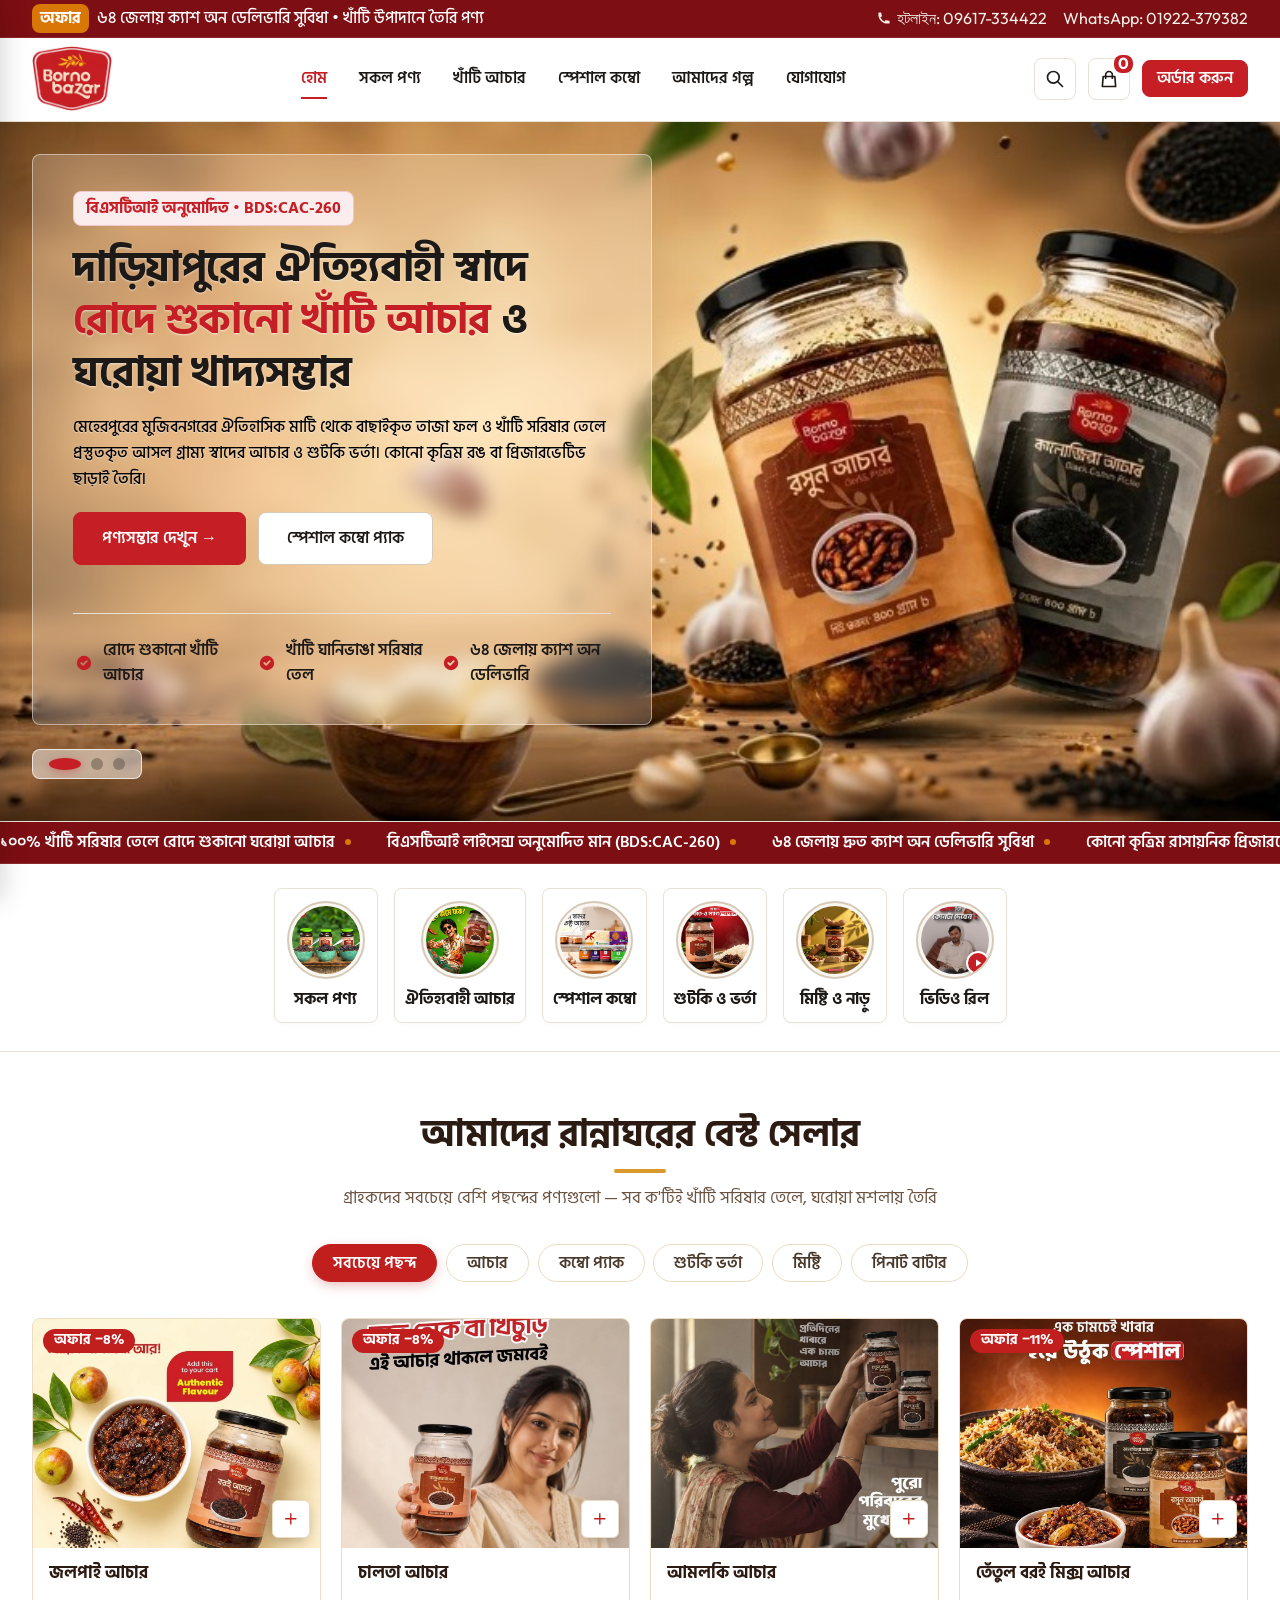
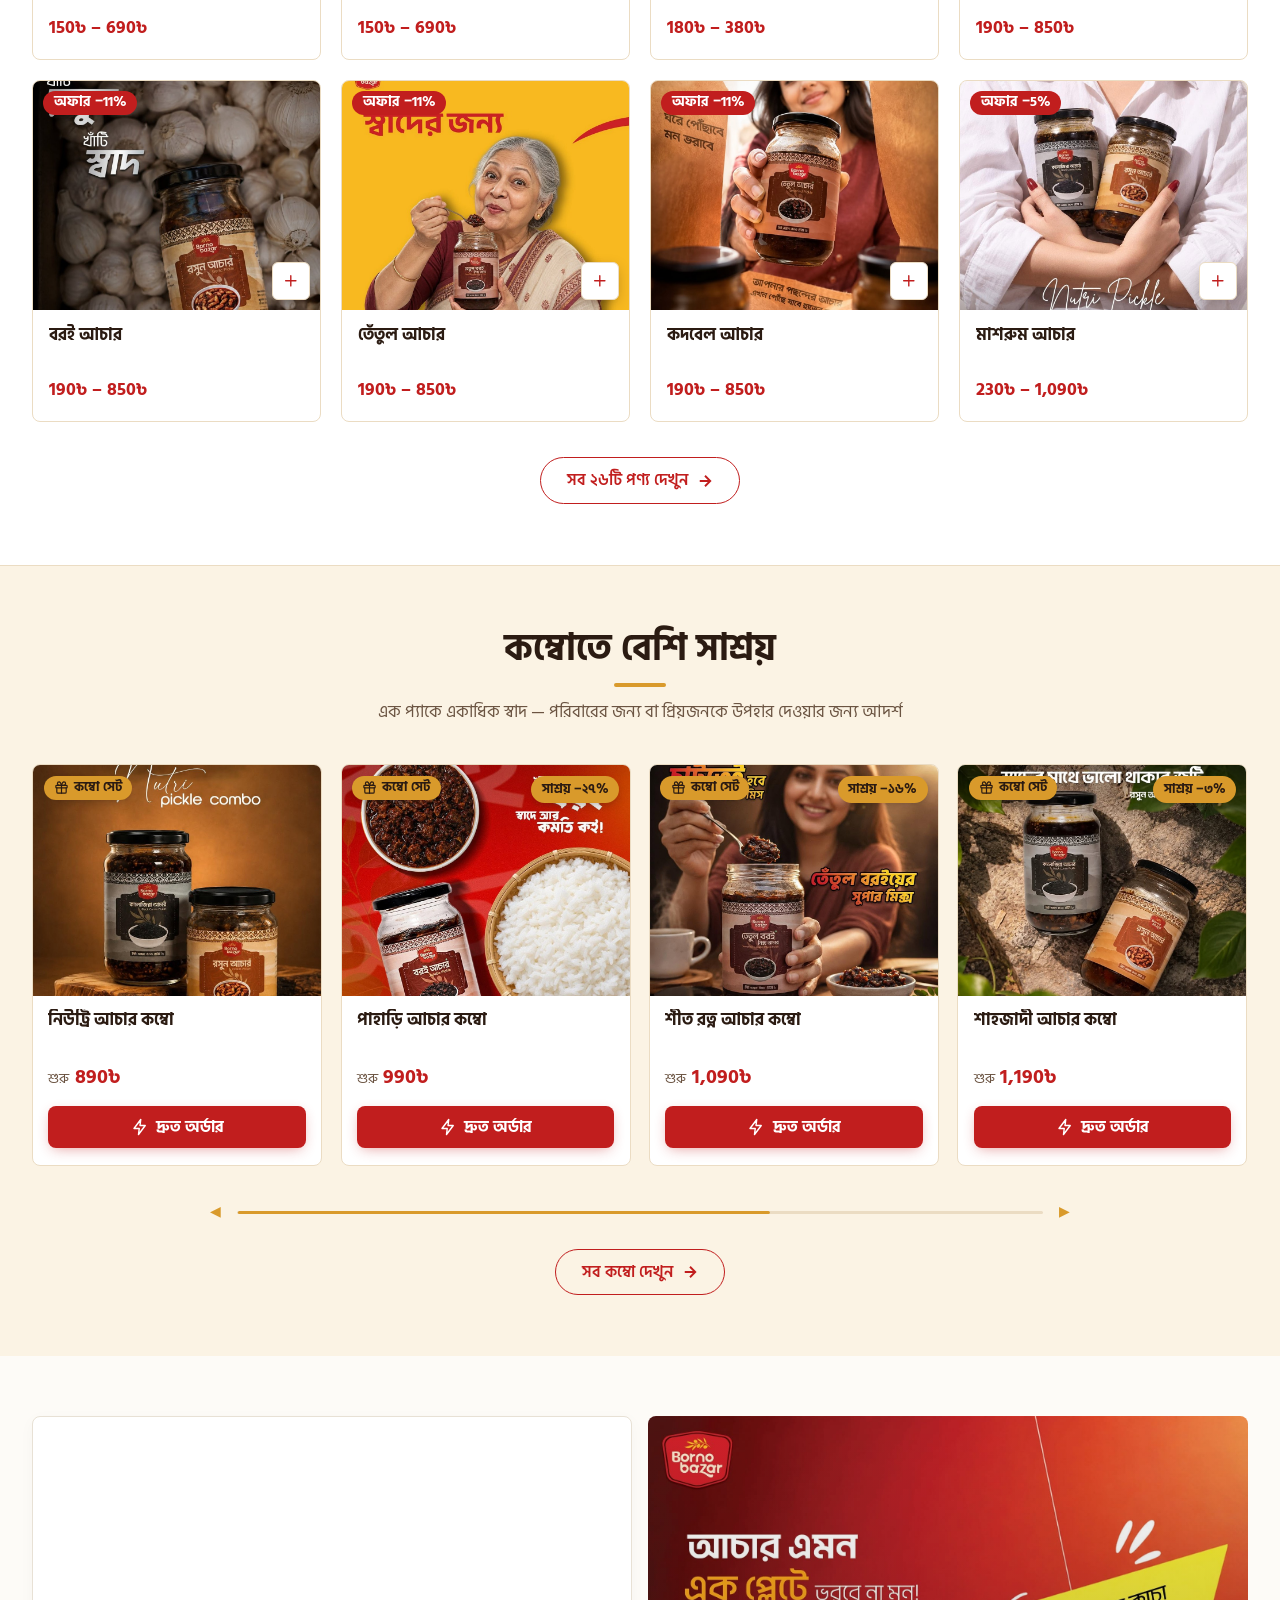
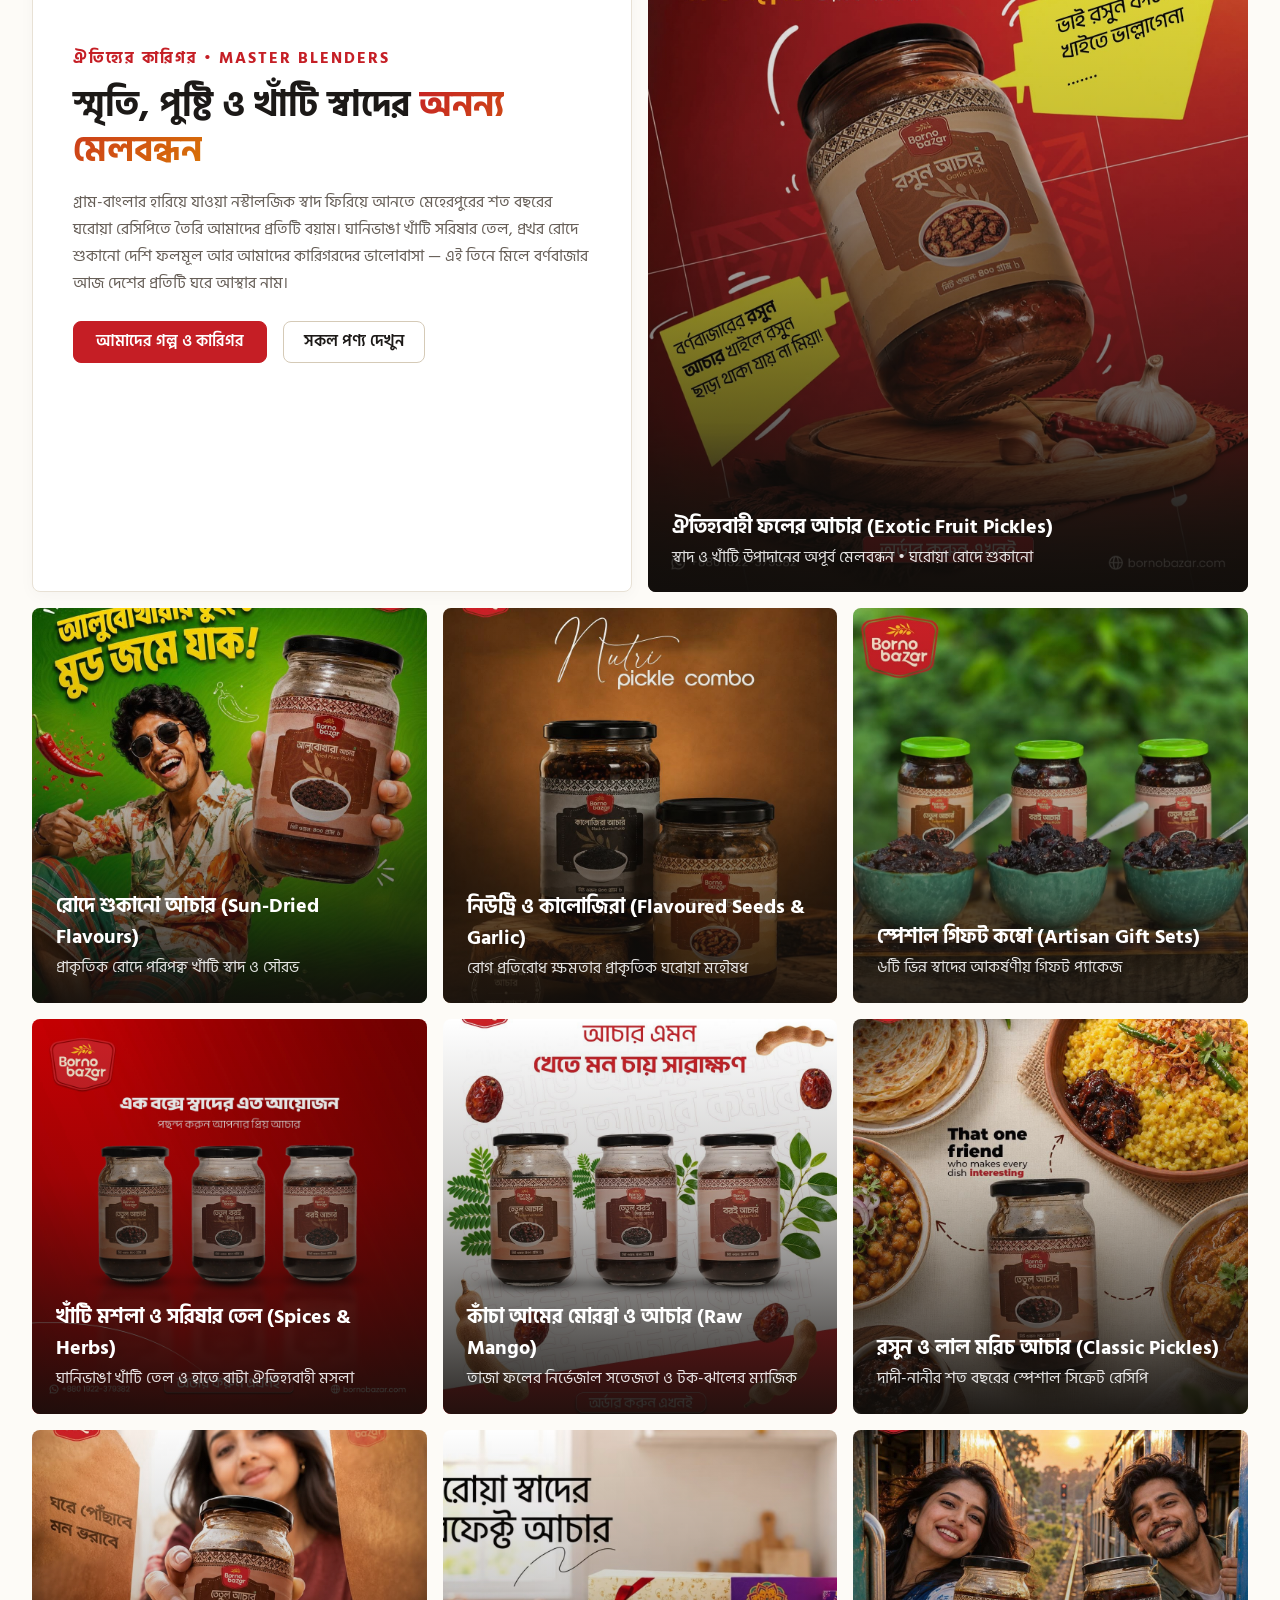
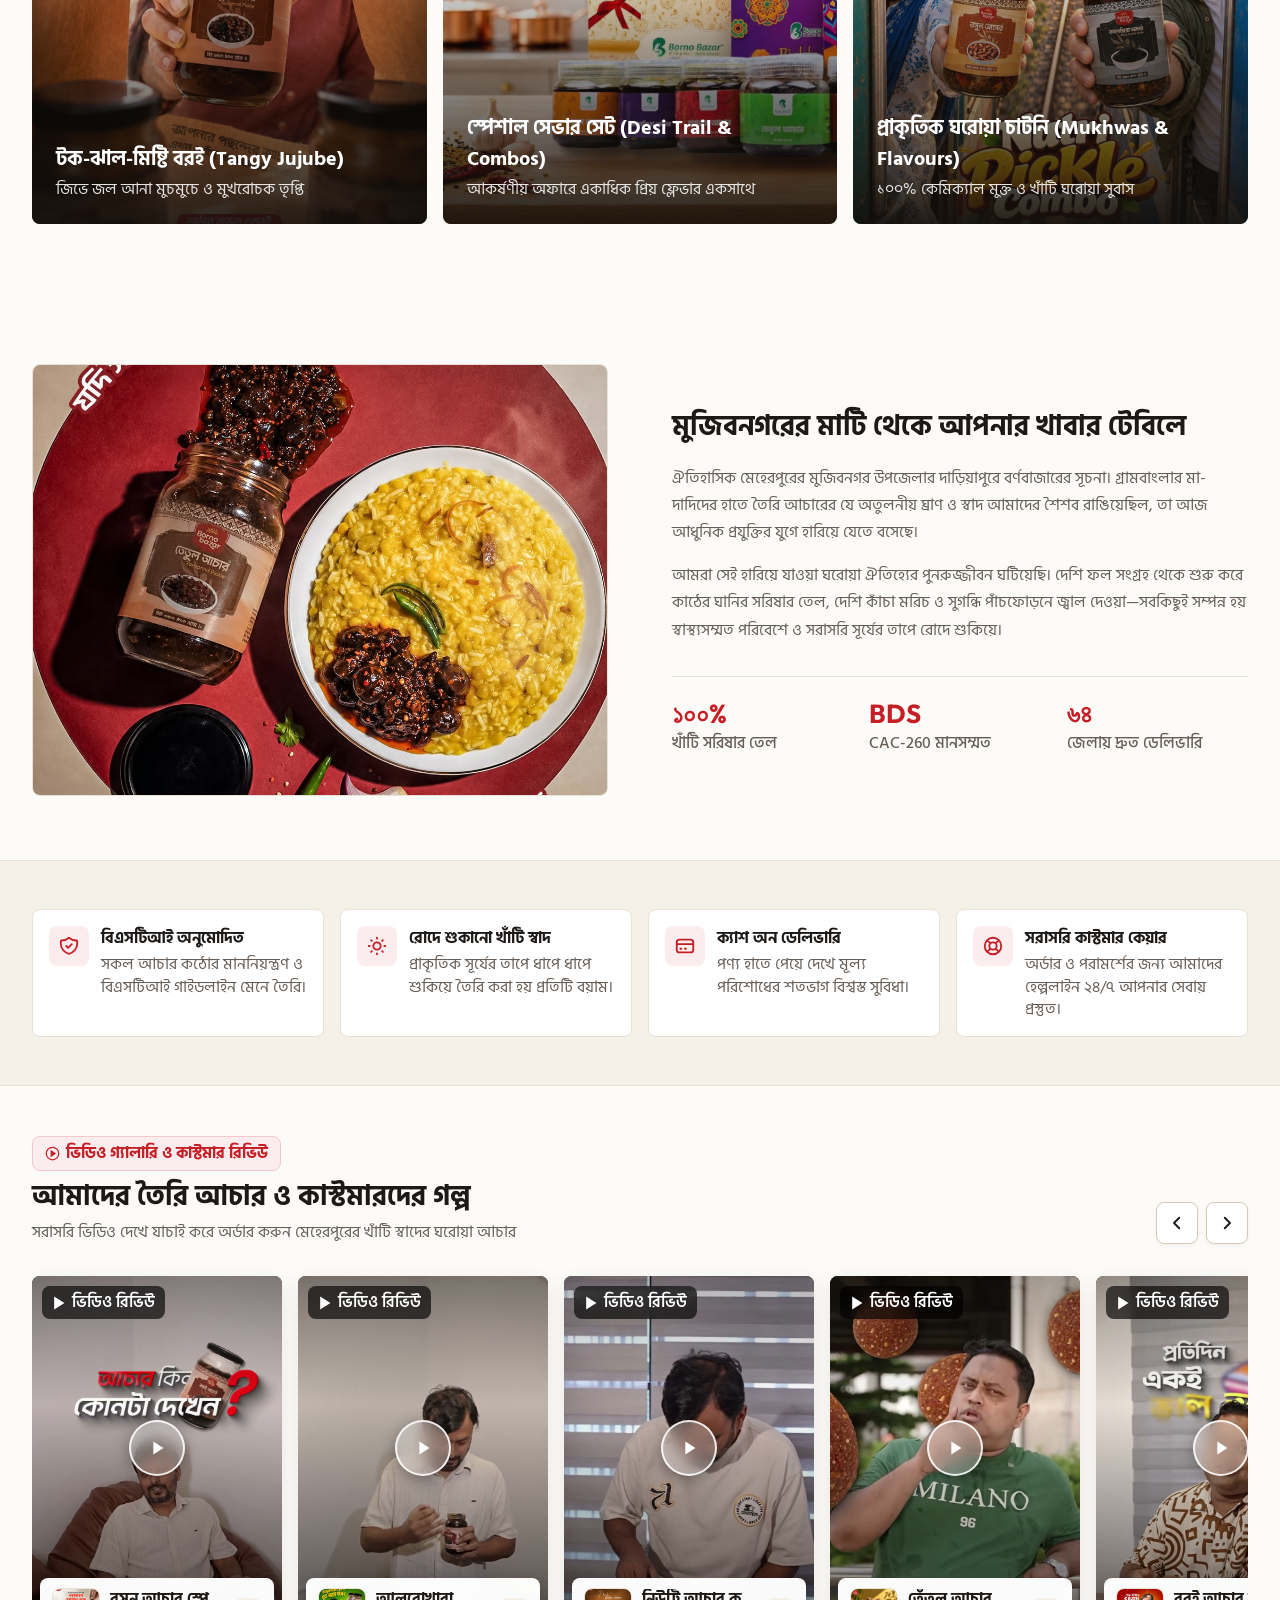
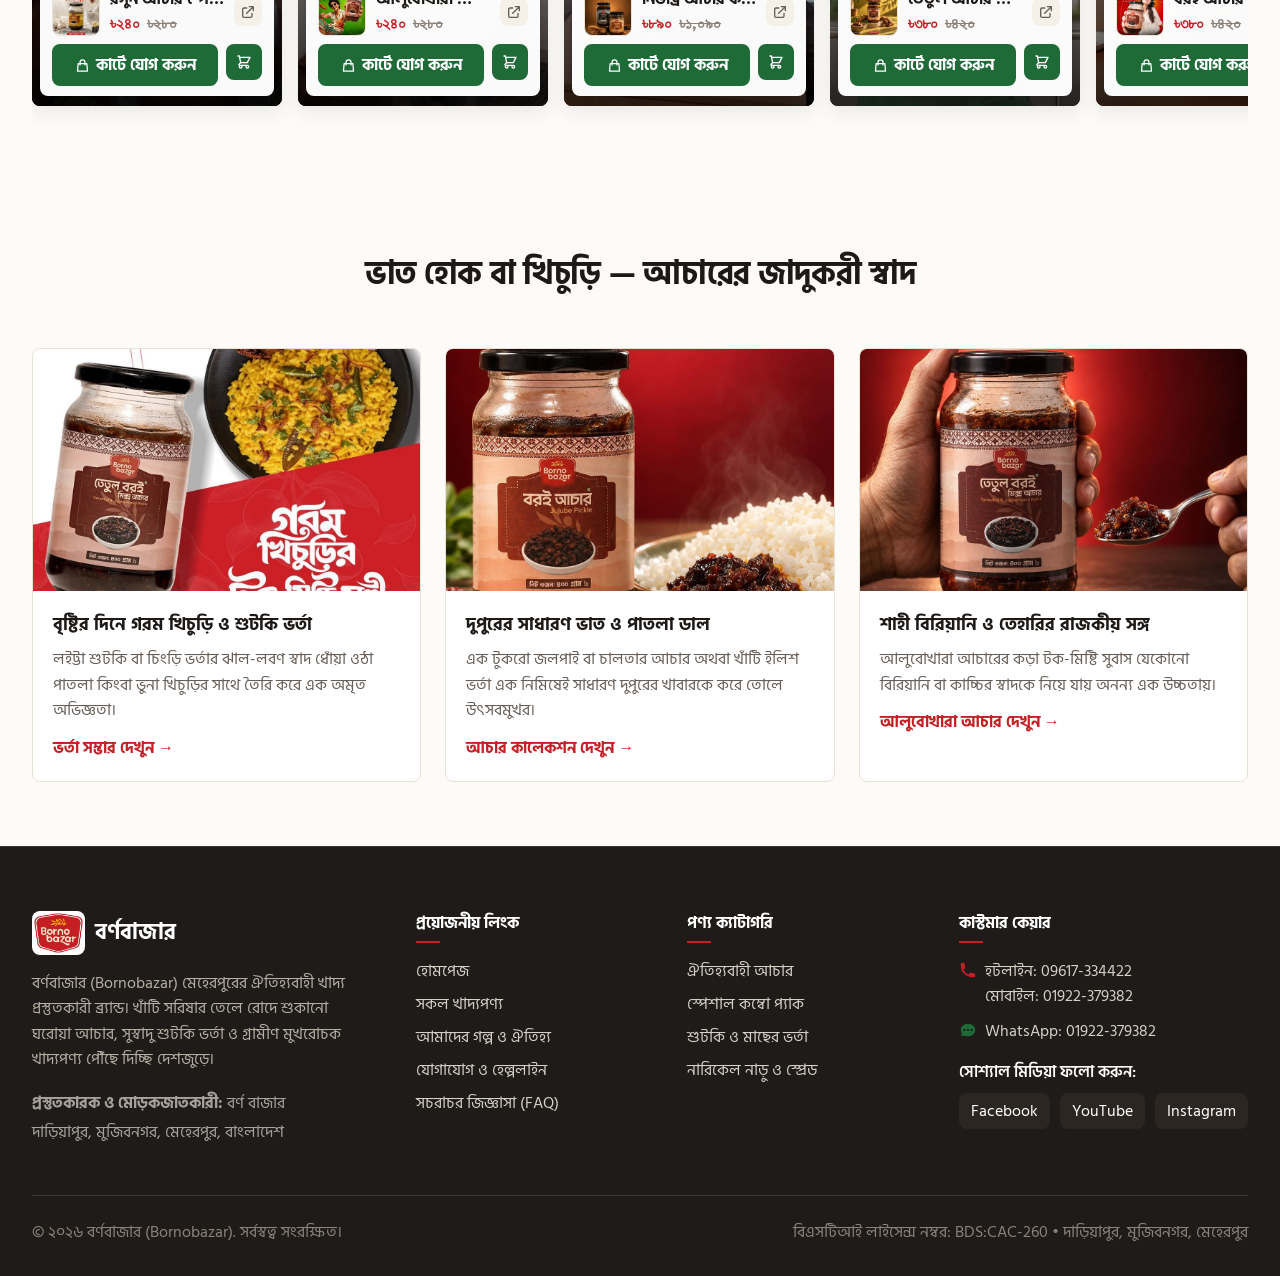
==== commit f187802e: "Set max-height 700px on hero banner" ====
--- a/index.html
+++ b/index.html
@@ -20,7 +20,7 @@
   <meta property="og:locale" content="bn_BD">
 
   <!-- Stylesheet -->
-  <link rel="stylesheet" href="css/styles.css?v=4.6">
+  <link rel="stylesheet" href="css/styles.css?v=4.7">
 
   <!-- Schema.org JSON-LD -->
   <script type="application/ld+json">
--- a/css/styles.css
+++ b/css/styles.css
@@ -600,6 +600,7 @@
   padding: var(--sp-8) 0;
   position: relative;
   overflow: hidden;
+  max-height: 700px;
 }
 
 .bb-hero-slides {
@@ -638,6 +639,7 @@
     background-size: cover;
     padding: 70px 0 80px;
     min-height: 520px;
+    max-height: 700px;
     display: flex;
     align-items: center;
     position: relative;
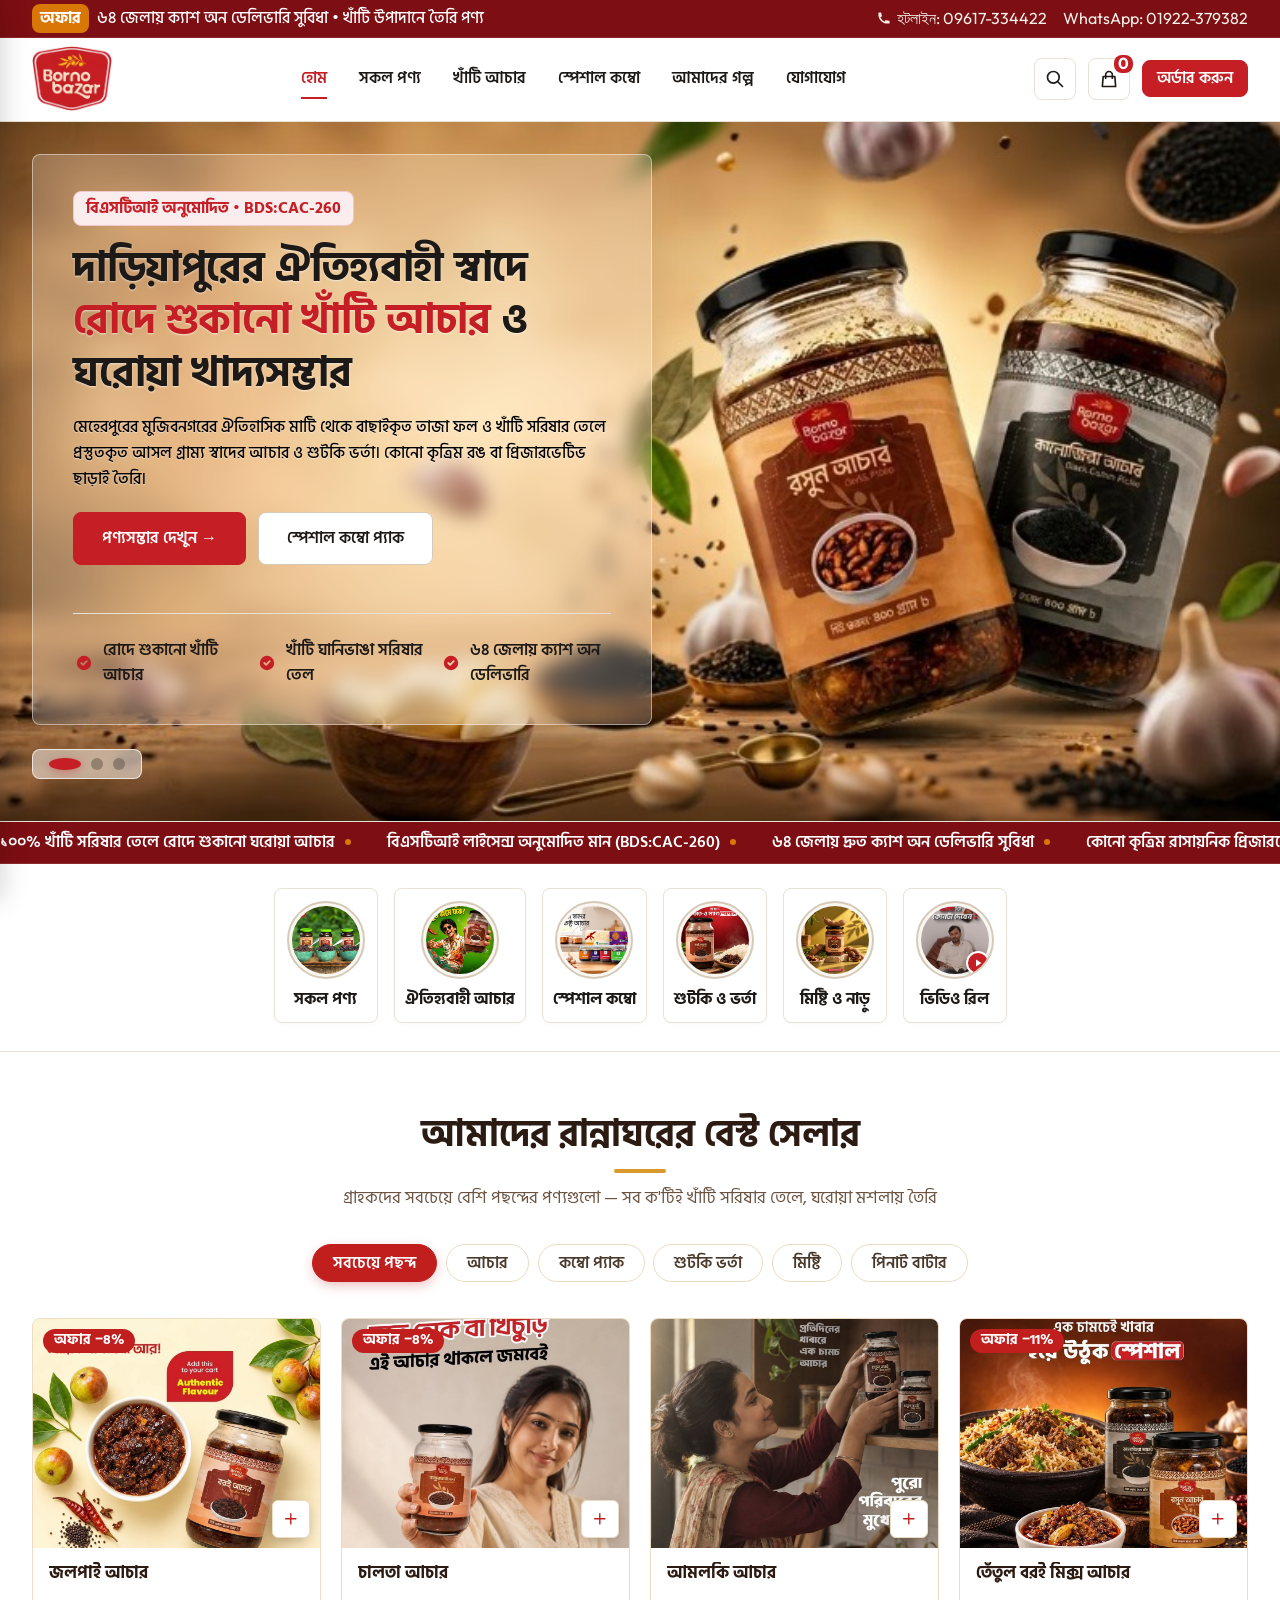
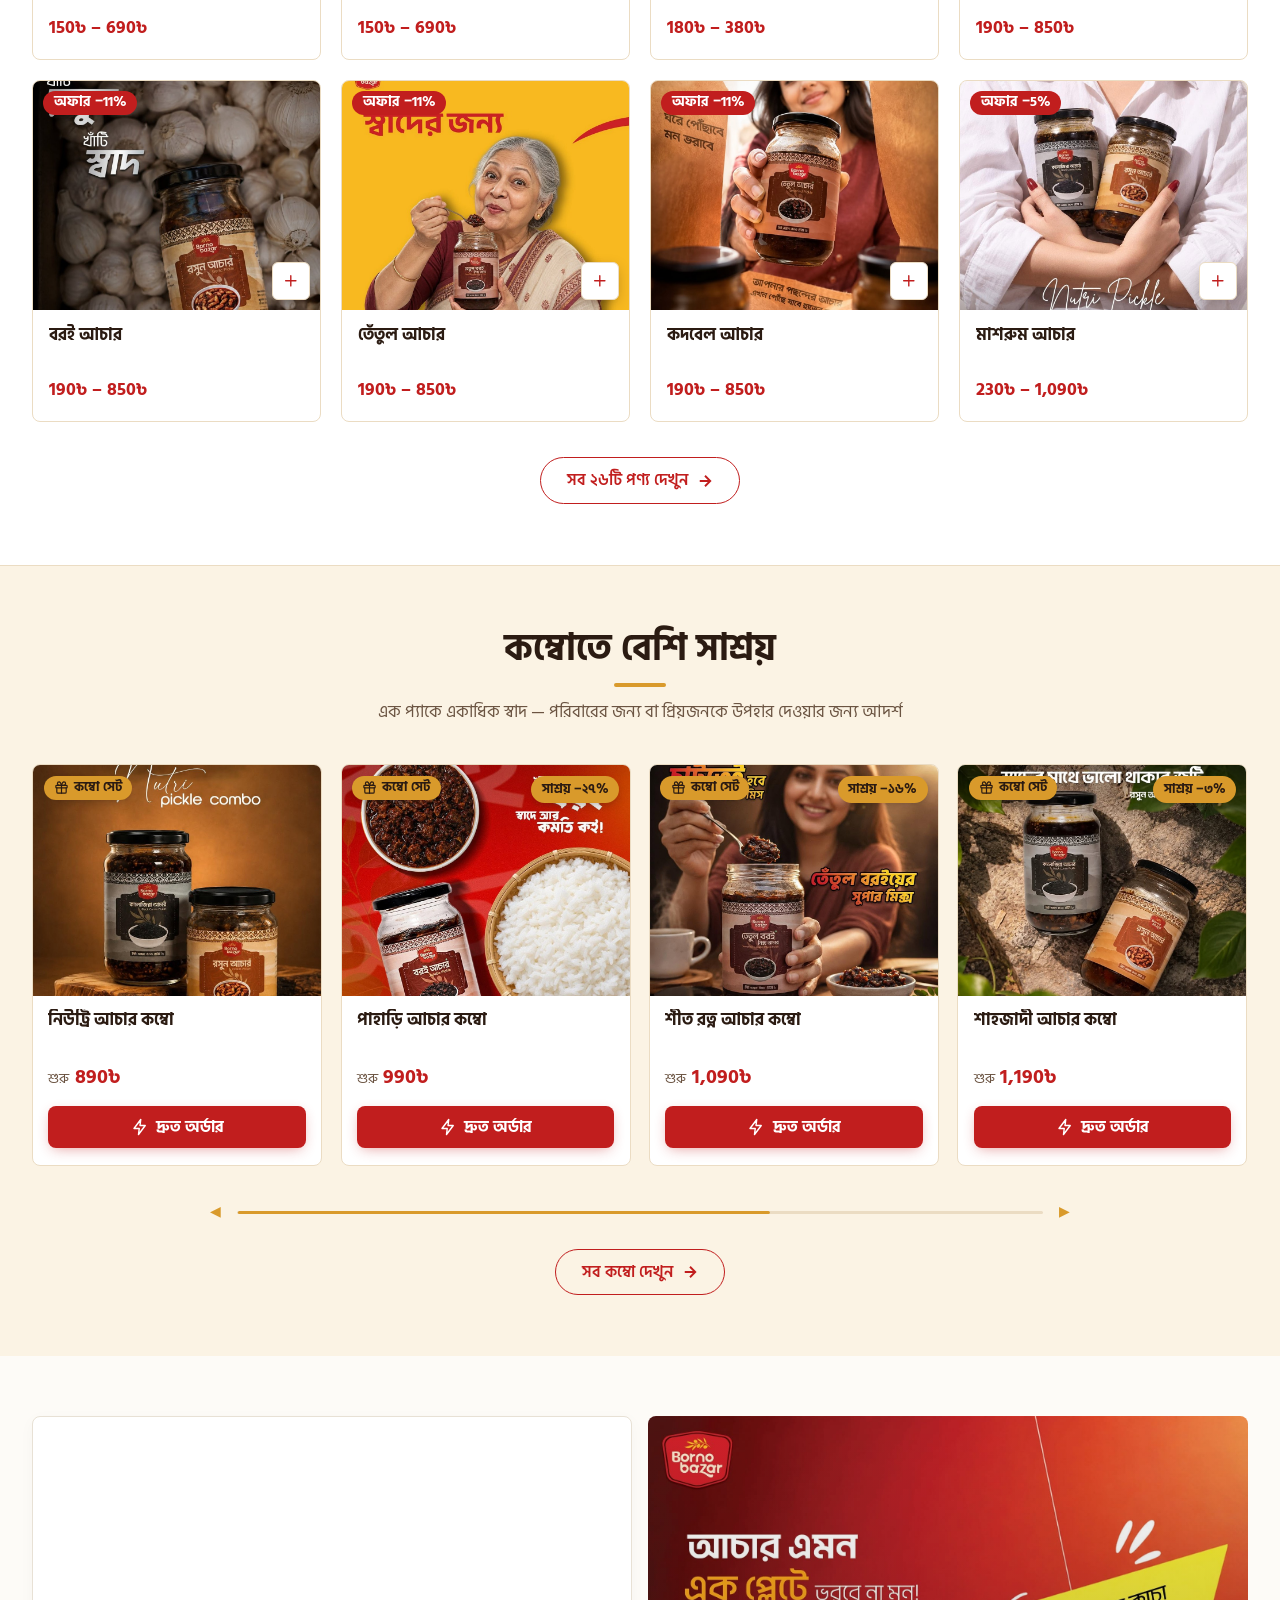
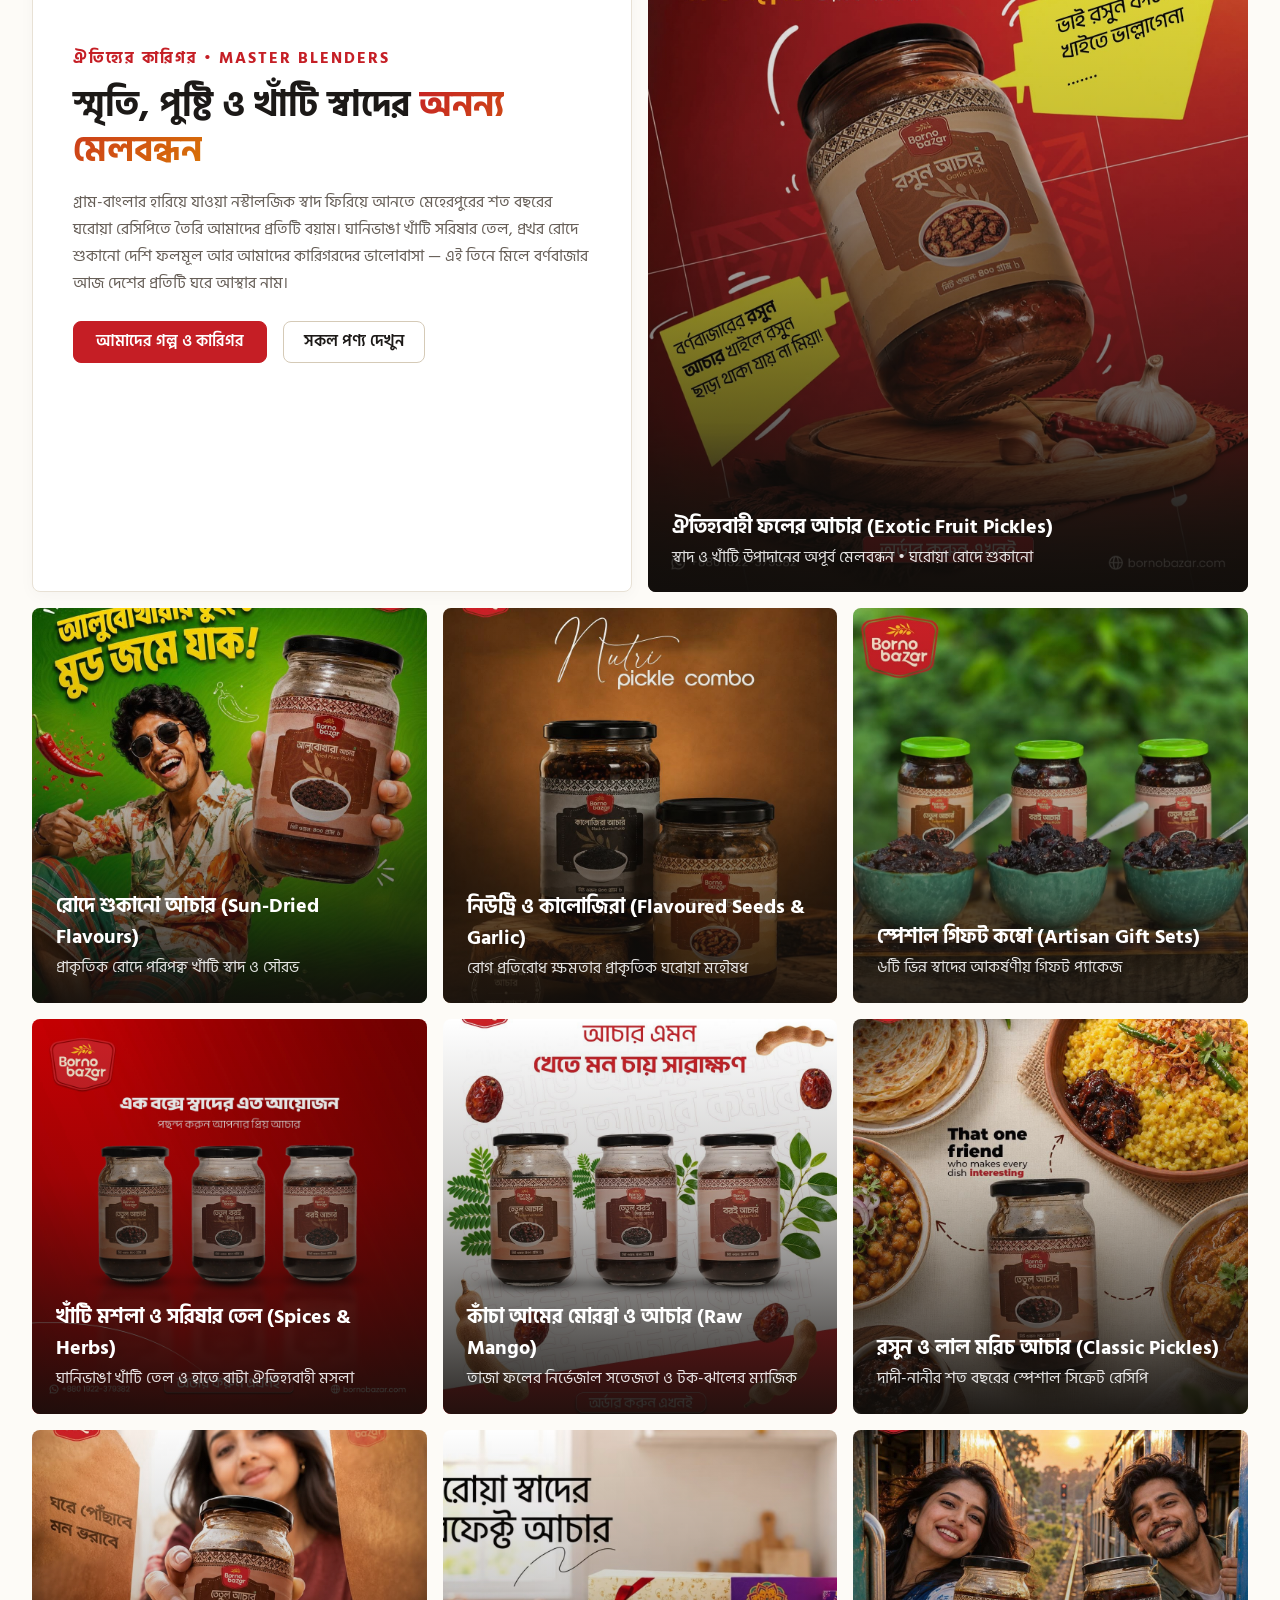
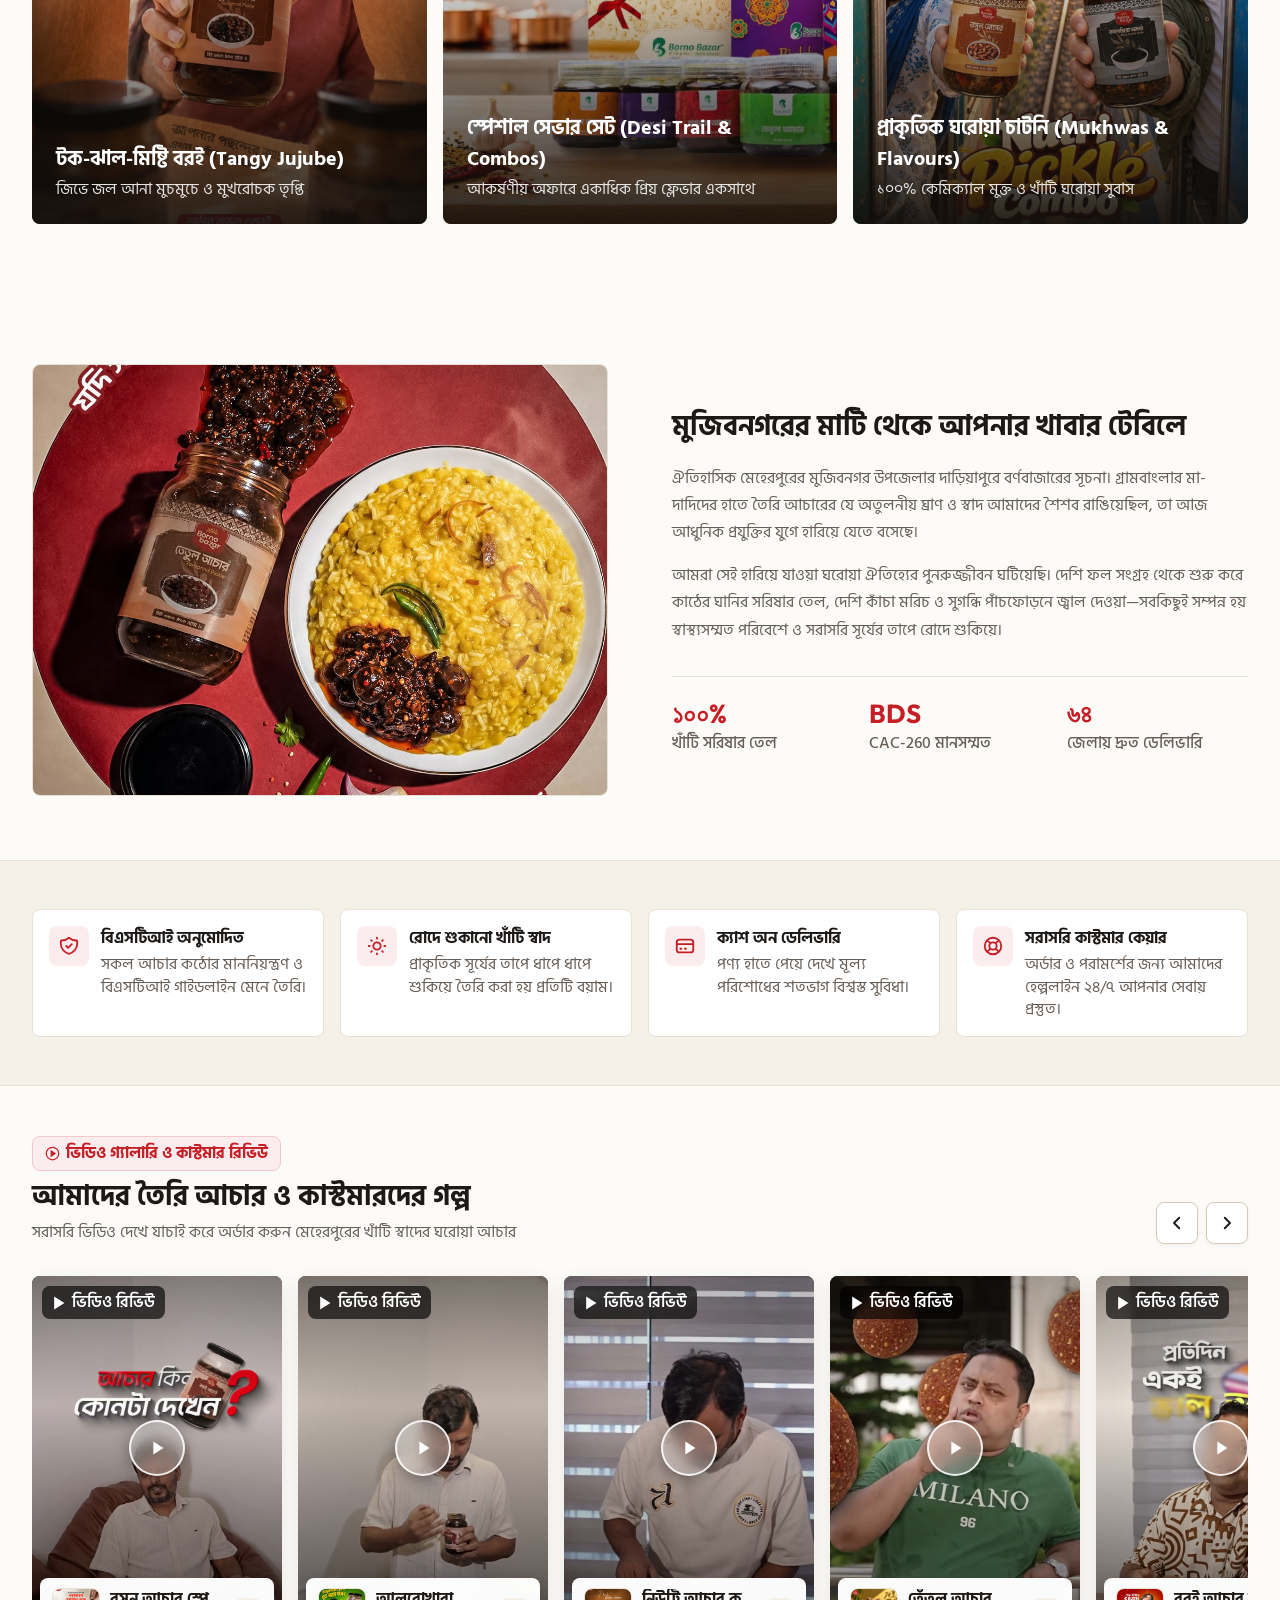
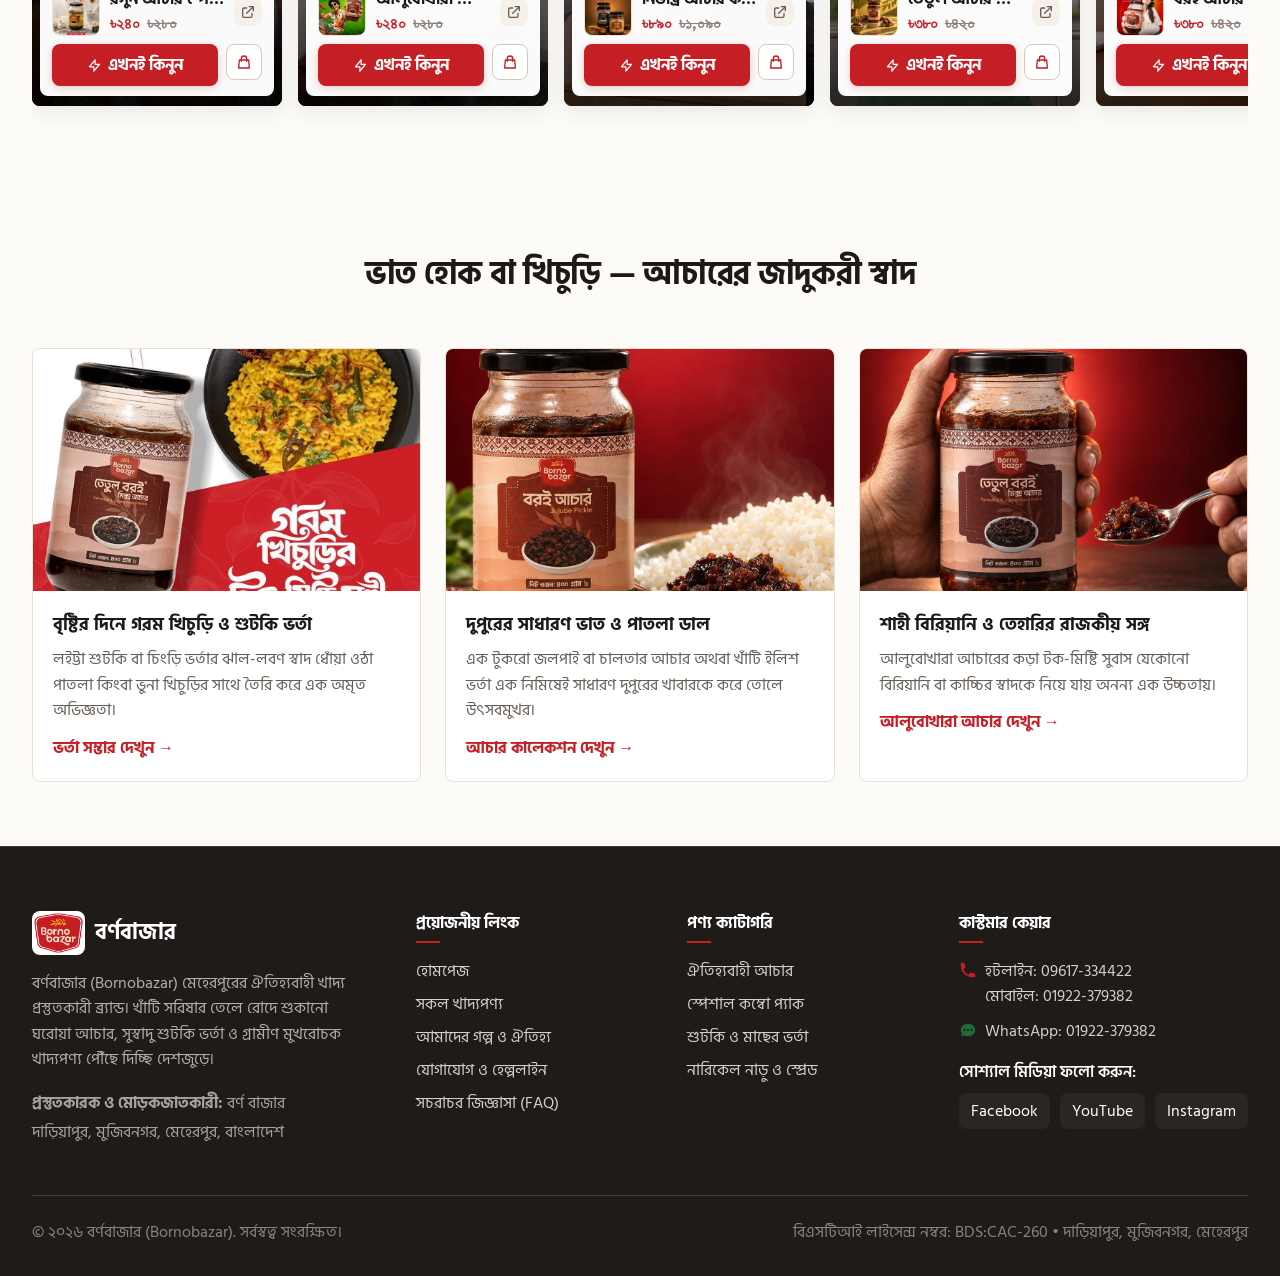
==== commit 80ae589b: "Update video reels section: Change Add to cart button to Buy now with instant checkout" ====
--- a/index.html
+++ b/index.html
@@ -20,7 +20,7 @@
   <meta property="og:locale" content="bn_BD">
 
   <!-- Stylesheet -->
-  <link rel="stylesheet" href="css/styles.css?v=4.7">
+  <link rel="stylesheet" href="css/styles.css?v=4.8">
 
   <!-- Schema.org JSON-LD -->
   <script type="application/ld+json">
@@ -1005,7 +1005,7 @@
   <script src="assets/js/icons.js"></script>
   <script src="assets/js/app.js"></script>
   <script src="data/products-data.js"></script>
-  <script src="js/main.js?v=4.4"></script>
+  <script src="js/main.js?v=4.5"></script>
   <script src="assets/js/home.js"></script>
 </body>
 </html>
--- a/css/styles.css
+++ b/css/styles.css
@@ -3389,9 +3389,10 @@
   gap: 8px;
 }
 
+.bb-reel-buy-btn,
 .bb-reel-add-cart-btn {
   flex: 1;
-  background-color: var(--bb-green);
+  background-color: var(--bb-primary);
   color: #fff;
   border: none;
   border-radius: 8px;
@@ -3403,17 +3404,28 @@
   align-items: center;
   justify-content: center;
   gap: 6px;
-  transition: background-color 0.2s;
-}
-
+  transition: background-color 0.2s, transform 0.15s, box-shadow 0.2s;
+  box-shadow: 0 2px 8px rgba(175, 30, 36, 0.2);
+}
+
+.bb-reel-buy-btn:hover,
 .bb-reel-add-cart-btn:hover {
-  background-color: #16532B;
+  background-color: #8c141a;
+  transform: translateY(-1px);
+  box-shadow: 0 4px 12px rgba(175, 30, 36, 0.35);
+}
+
+.bb-reel-buy-btn svg,
+.bb-reel-add-cart-btn svg {
+  flex-shrink: 0;
+  width: 15px;
+  height: 15px;
 }
 
 .bb-reel-cart-icon-btn {
-  background-color: var(--bb-green);
-  color: #fff;
-  border: none;
+  background-color: #ffffff;
+  color: var(--bb-primary);
+  border: 1.5px solid var(--bb-border-medium);
   border-radius: 8px;
   width: 36px;
   height: 36px;
@@ -3421,12 +3433,21 @@
   align-items: center;
   justify-content: center;
   cursor: pointer;
-  transition: background-color 0.2s;
+  transition: all 0.2s;
   flex-shrink: 0;
 }
 
 .bb-reel-cart-icon-btn:hover {
-  background-color: #16532B;
+  background-color: var(--bb-primary-subtle);
+  border-color: var(--bb-primary);
+  color: var(--bb-primary);
+  transform: translateY(-1px);
+}
+
+.bb-reel-cart-icon-btn svg {
+  flex-shrink: 0;
+  width: 16px;
+  height: 16px;
 }
 
 /* Lightbox Reel Video Modal */
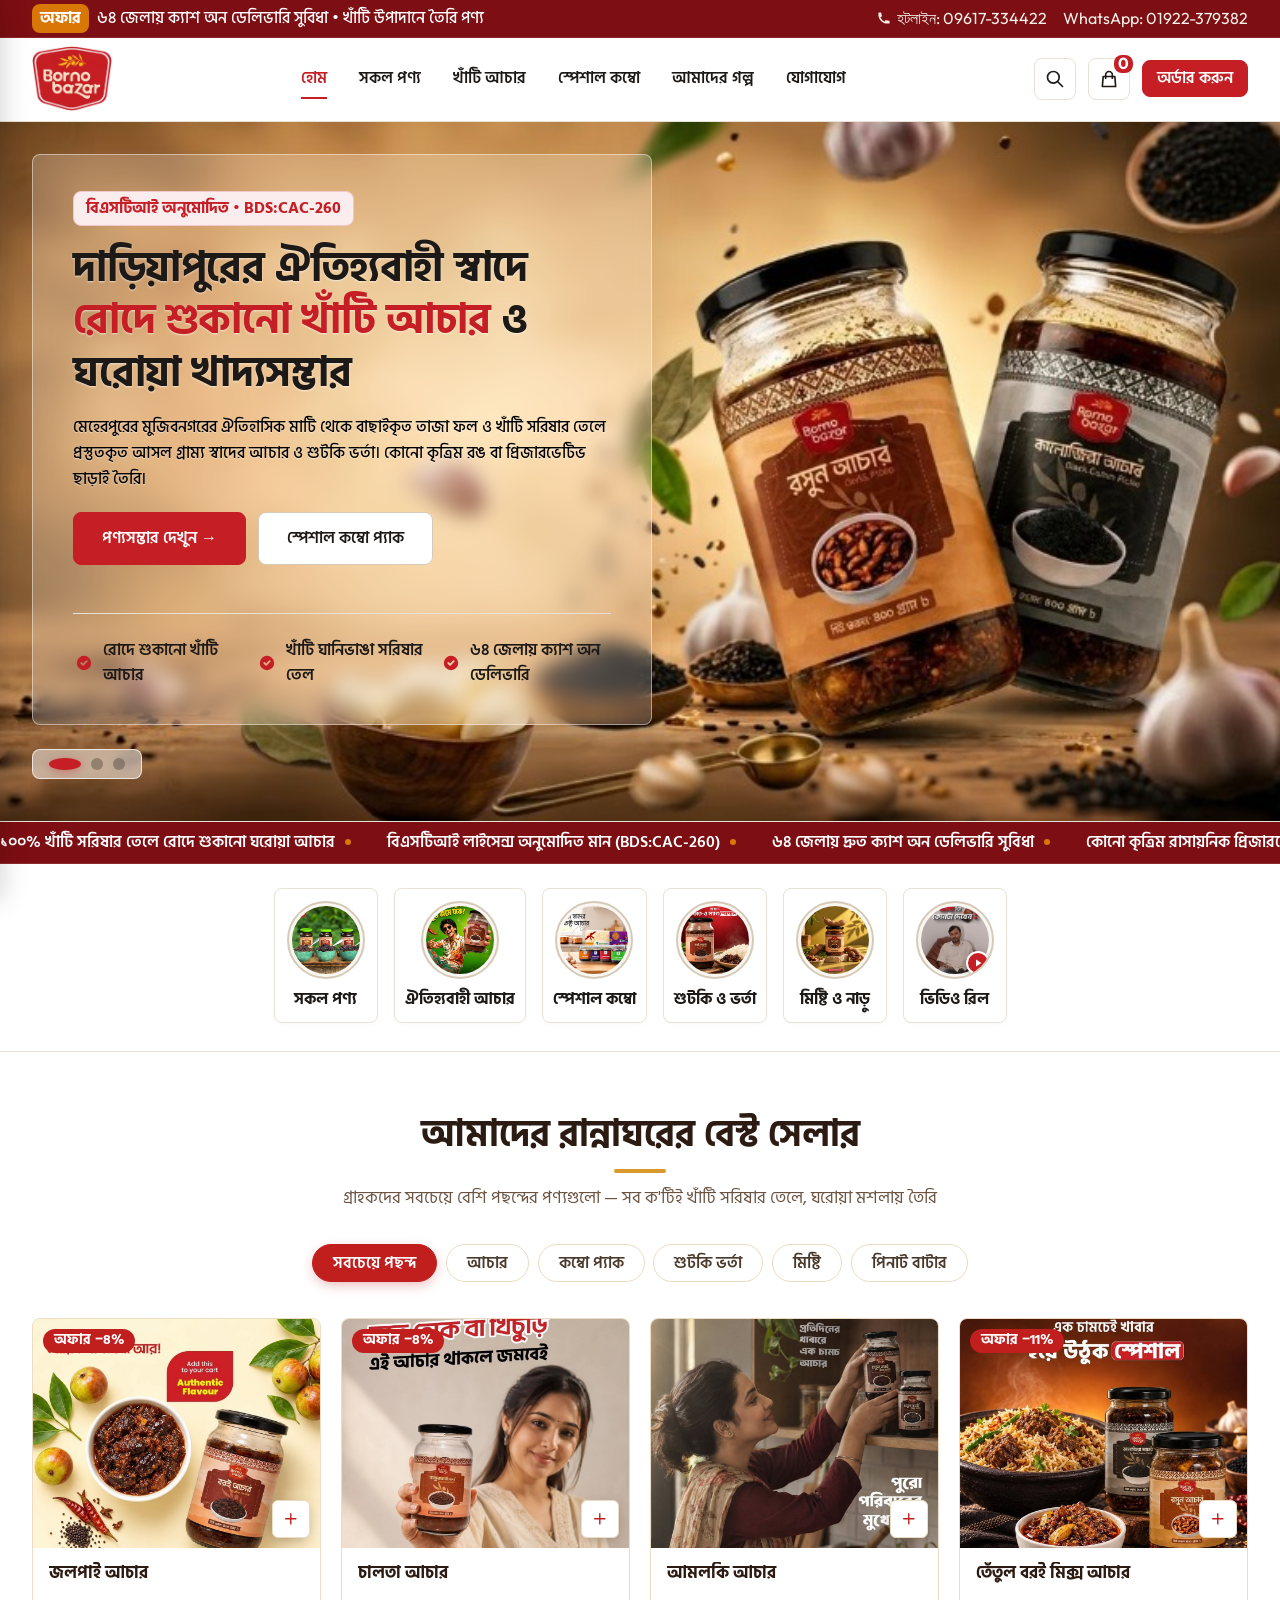
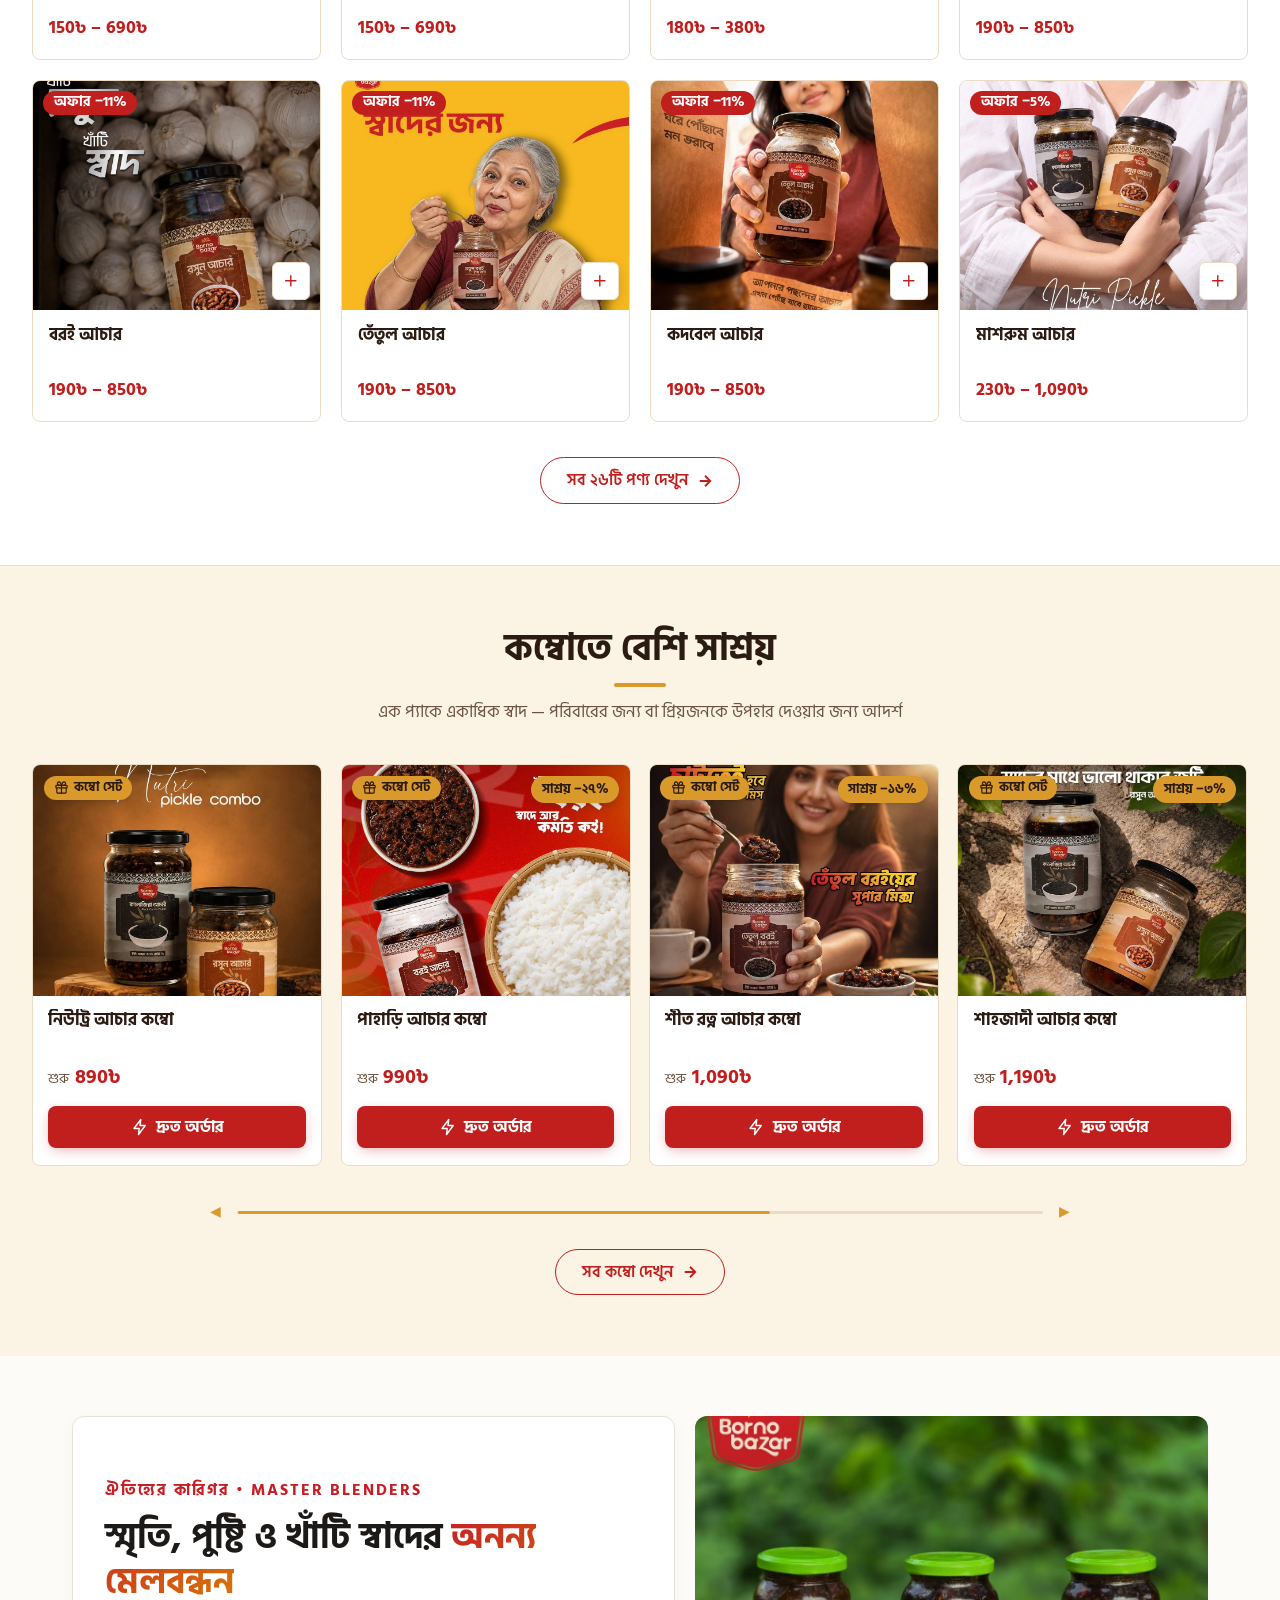
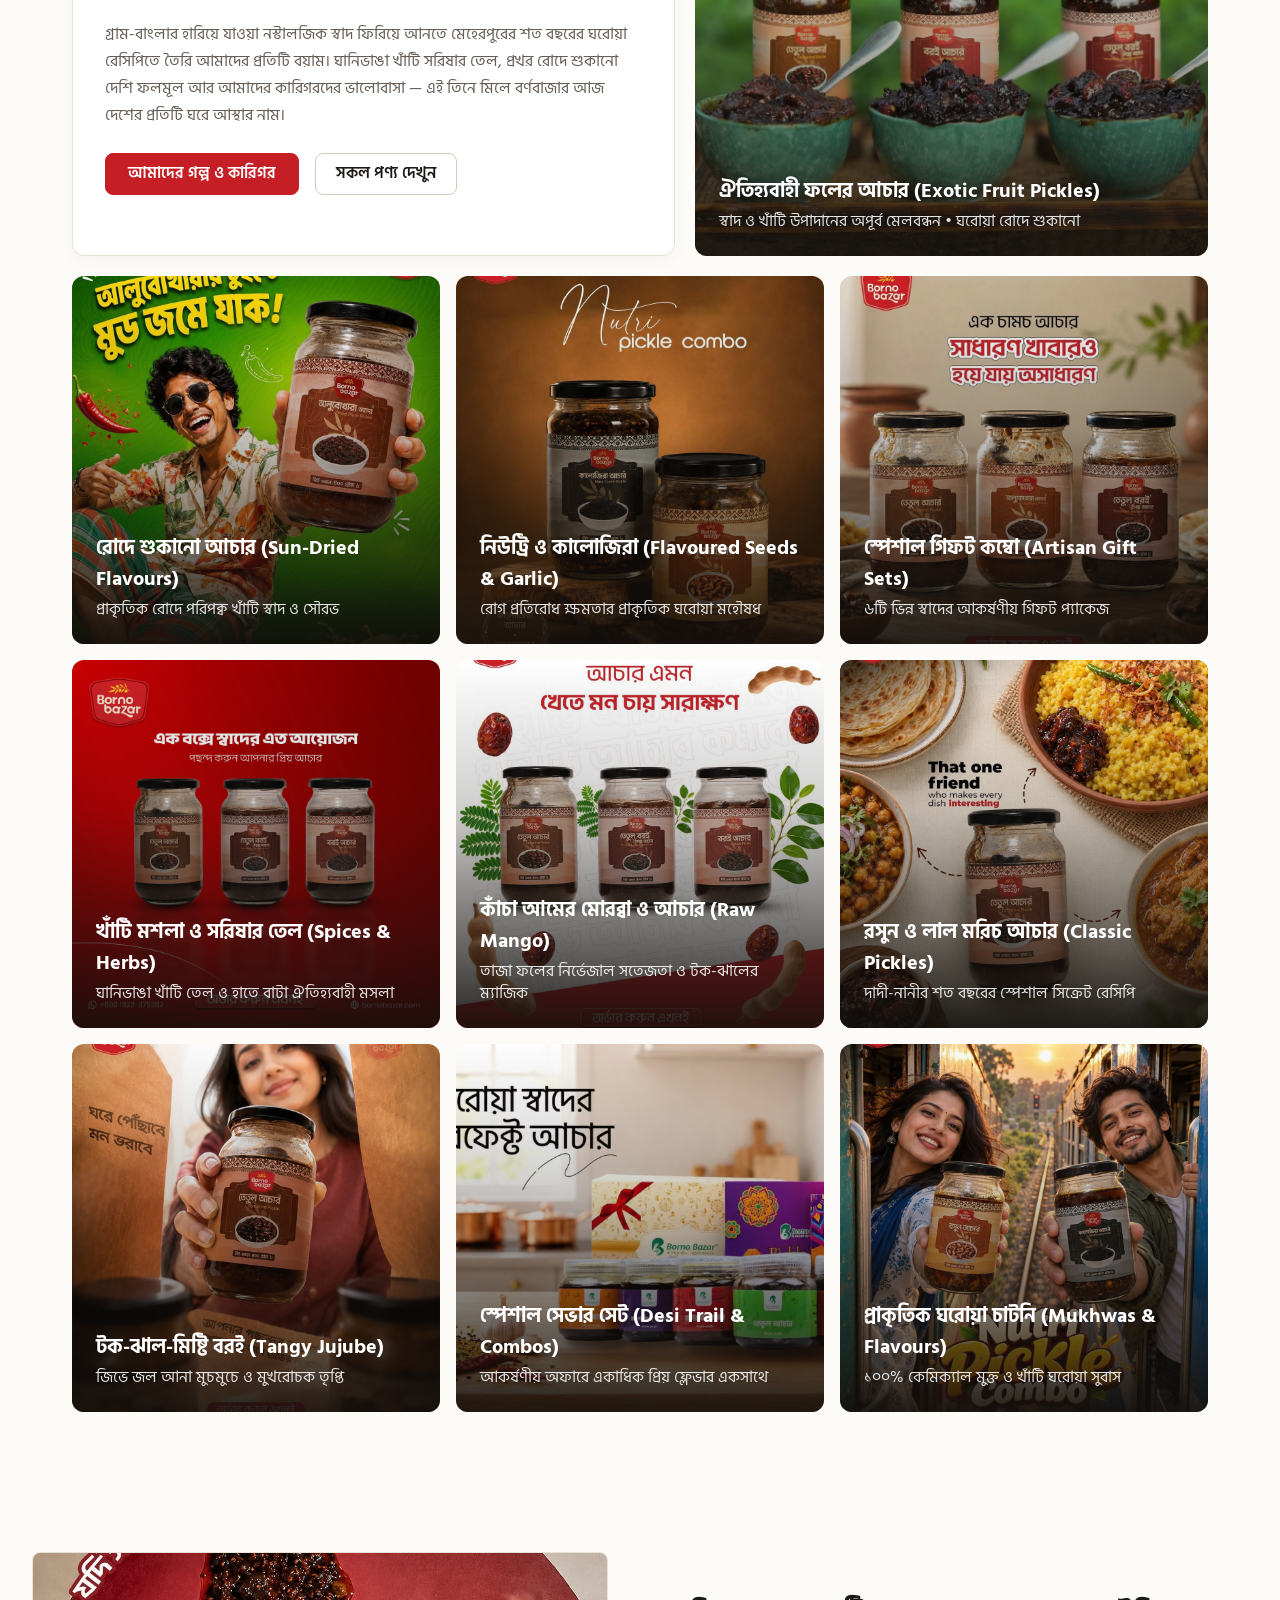
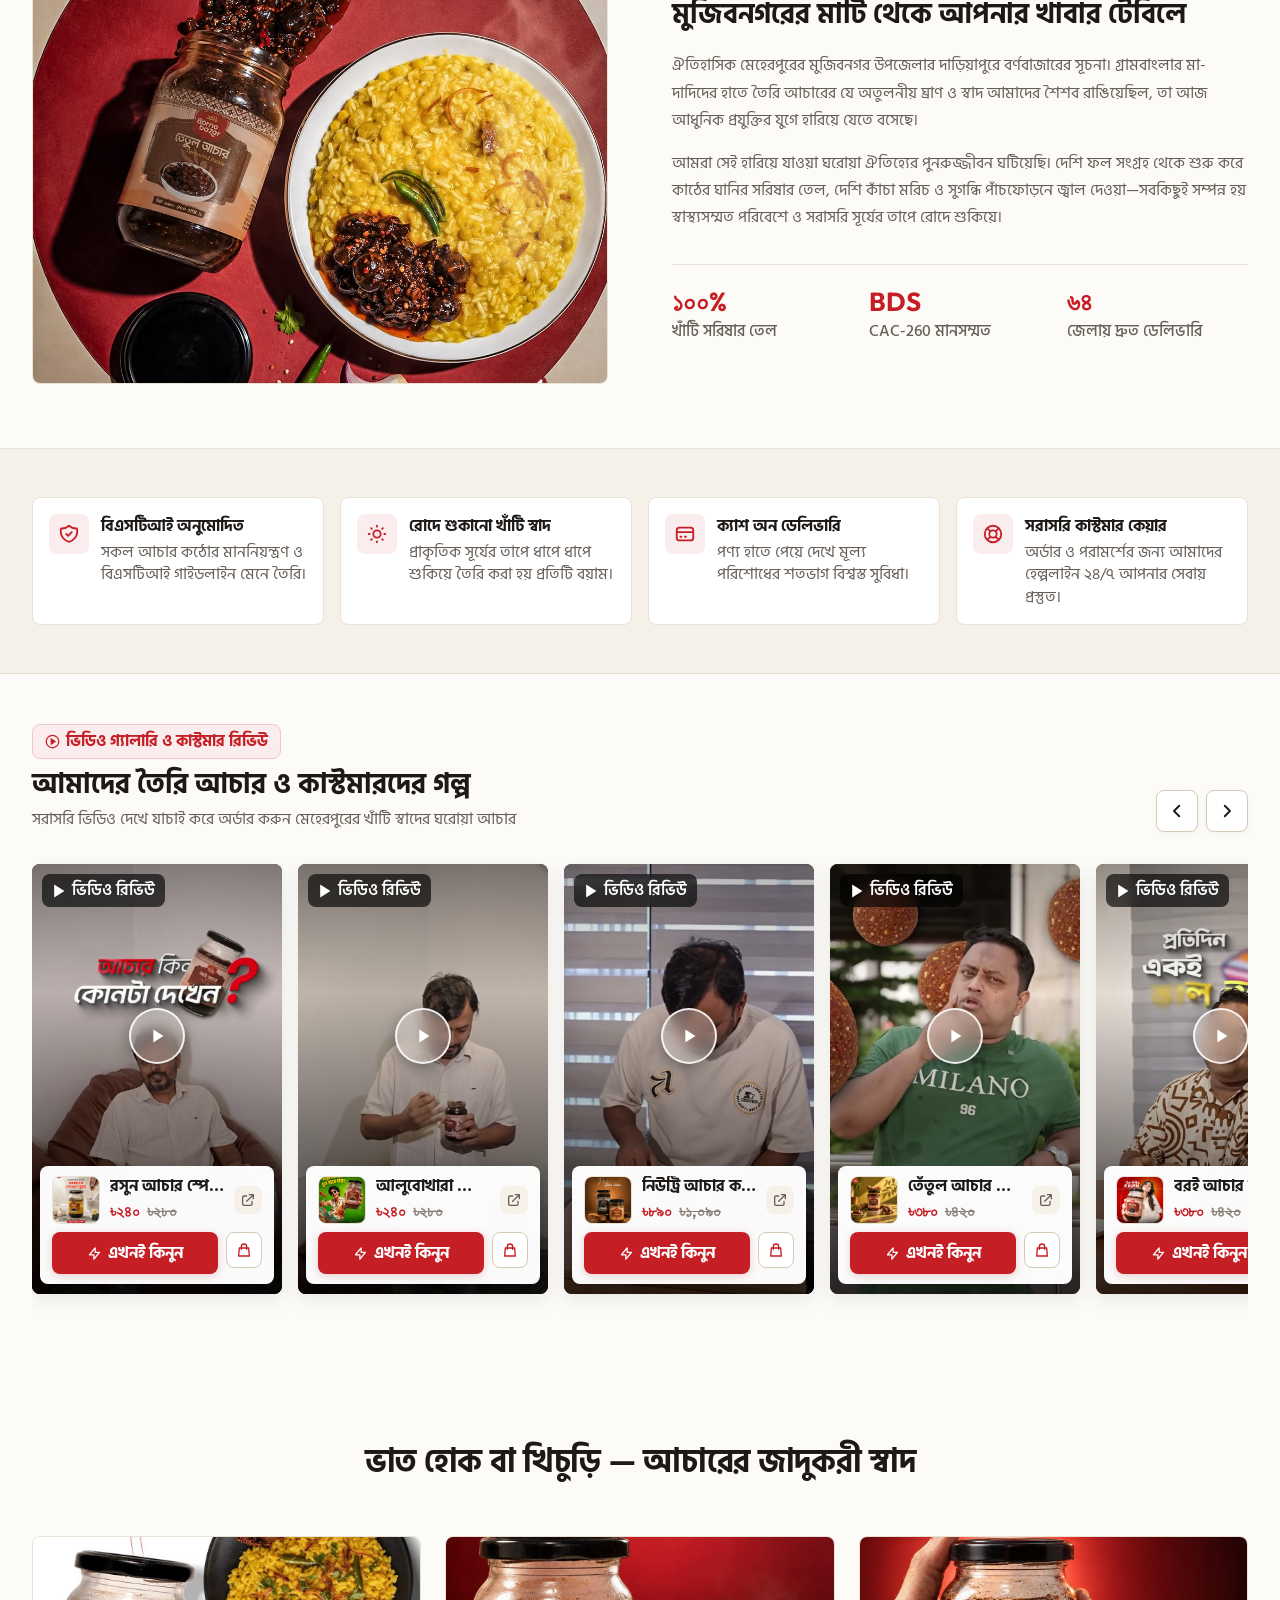
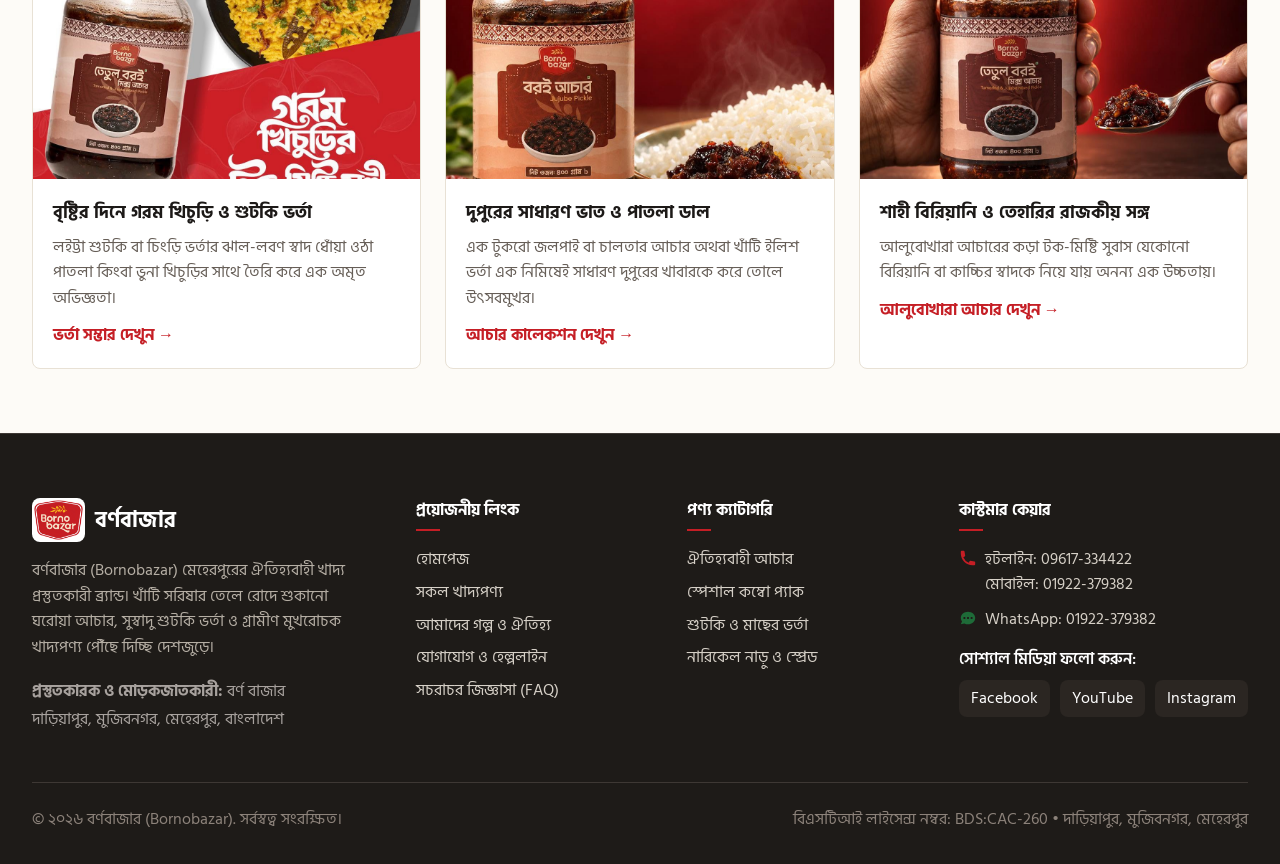
==== commit 2aaaf216: "Update mosaic section with authentic image and refined balanced height" ====
--- a/index.html
+++ b/index.html
@@ -20,7 +20,7 @@
   <meta property="og:locale" content="bn_BD">
 
   <!-- Stylesheet -->
-  <link rel="stylesheet" href="css/styles.css?v=4.8">
+  <link rel="stylesheet" href="css/styles.css?v=4.9">
 
   <!-- Schema.org JSON-LD -->
   <script type="application/ld+json">
@@ -594,7 +594,7 @@
           </div>
 
           <a href="shop.html?cat=আচার" class="bb-mosaic-tile tall" aria-label="ঐতিহ্যবাহী ফলের আচার">
-            <img src="All images/780981553_1051872120787440_3864700635865596764_n.jpg" alt="ঐতিহ্যবাহী ফলের আচার" loading="lazy">
+            <img src="All images/724500930_995387276435925_6032589404291467890_n.jpg" alt="ঐতিহ্যবাহী ফলের আচার" loading="lazy">
             <div class="bb-mosaic-overlay">
               <div class="bb-mosaic-title">ঐতিহ্যবাহী ফলের আচার (Exotic Fruit Pickles)</div>
               <div class="bb-mosaic-sub">স্বাদ ও খাঁটি উপাদানের অপূর্ব মেলবন্ধন &bull; ঘরোয়া রোদে শুকানো</div>
@@ -621,7 +621,7 @@
           </a>
 
           <a href="product.html?id=BB-COM-001" class="bb-mosaic-tile" aria-label="স্পেশাল গিফট কম্বো">
-            <img src="All images/724500930_995387276435925_6032589404291467890_n.jpg" alt="স্পেশাল গিফট কম্বো" loading="lazy">
+            <img src="assets/img/products/rosun-achar-2.jpg" alt="স্পেশাল গিফট কম্বো" loading="lazy">
             <div class="bb-mosaic-overlay">
               <div class="bb-mosaic-title">স্পেশাল গিফট কম্বো (Artisan Gift Sets)</div>
               <div class="bb-mosaic-sub">৬টি ভিন্ন স্বাদের আকর্ষণীয় গিফট প্যাকেজ</div>
--- a/css/styles.css
+++ b/css/styles.css
@@ -4810,18 +4810,23 @@
   background-color: var(--bb-bg-body);
 }
 
+.bb-editorial-mosaic .bb-container {
+  max-width: 1200px;
+}
+
 .bb-mosaic-header-row {
   display: grid;
-  grid-template-columns: 1fr 1fr;
-  gap: 16px;
-  margin-bottom: 16px;
+  grid-template-columns: 1.08fr 0.92fr;
+  gap: 20px;
+  margin-bottom: 20px;
+  align-items: stretch;
 }
 
 .bb-mosaic-text-card {
   background: #FFFFFF;
   border: 1px solid var(--bb-border-hairline);
-  border-radius: 8px;
-  padding: 40px;
+  border-radius: 12px;
+  padding: 36px 32px;
   display: flex;
   flex-direction: column;
   justify-content: center;
@@ -4875,7 +4880,7 @@
 
 .bb-mosaic-tile {
   position: relative;
-  border-radius: 8px;
+  border-radius: 12px;
   overflow: hidden;
   background-color: #2A2421;
   aspect-ratio: 1 / 1;
@@ -4886,7 +4891,8 @@
 
 .bb-mosaic-tile.tall {
   aspect-ratio: auto;
-  min-height: 100%;
+  max-height: 440px;
+  height: 100%;
 }
 
 .bb-mosaic-tile img {
@@ -4979,7 +4985,8 @@
   }
 
   .bb-mosaic-tile.tall {
-    min-height: 340px;
+    min-height: 280px;
+    max-height: 380px;
     aspect-ratio: 16 / 10;
   }
 
